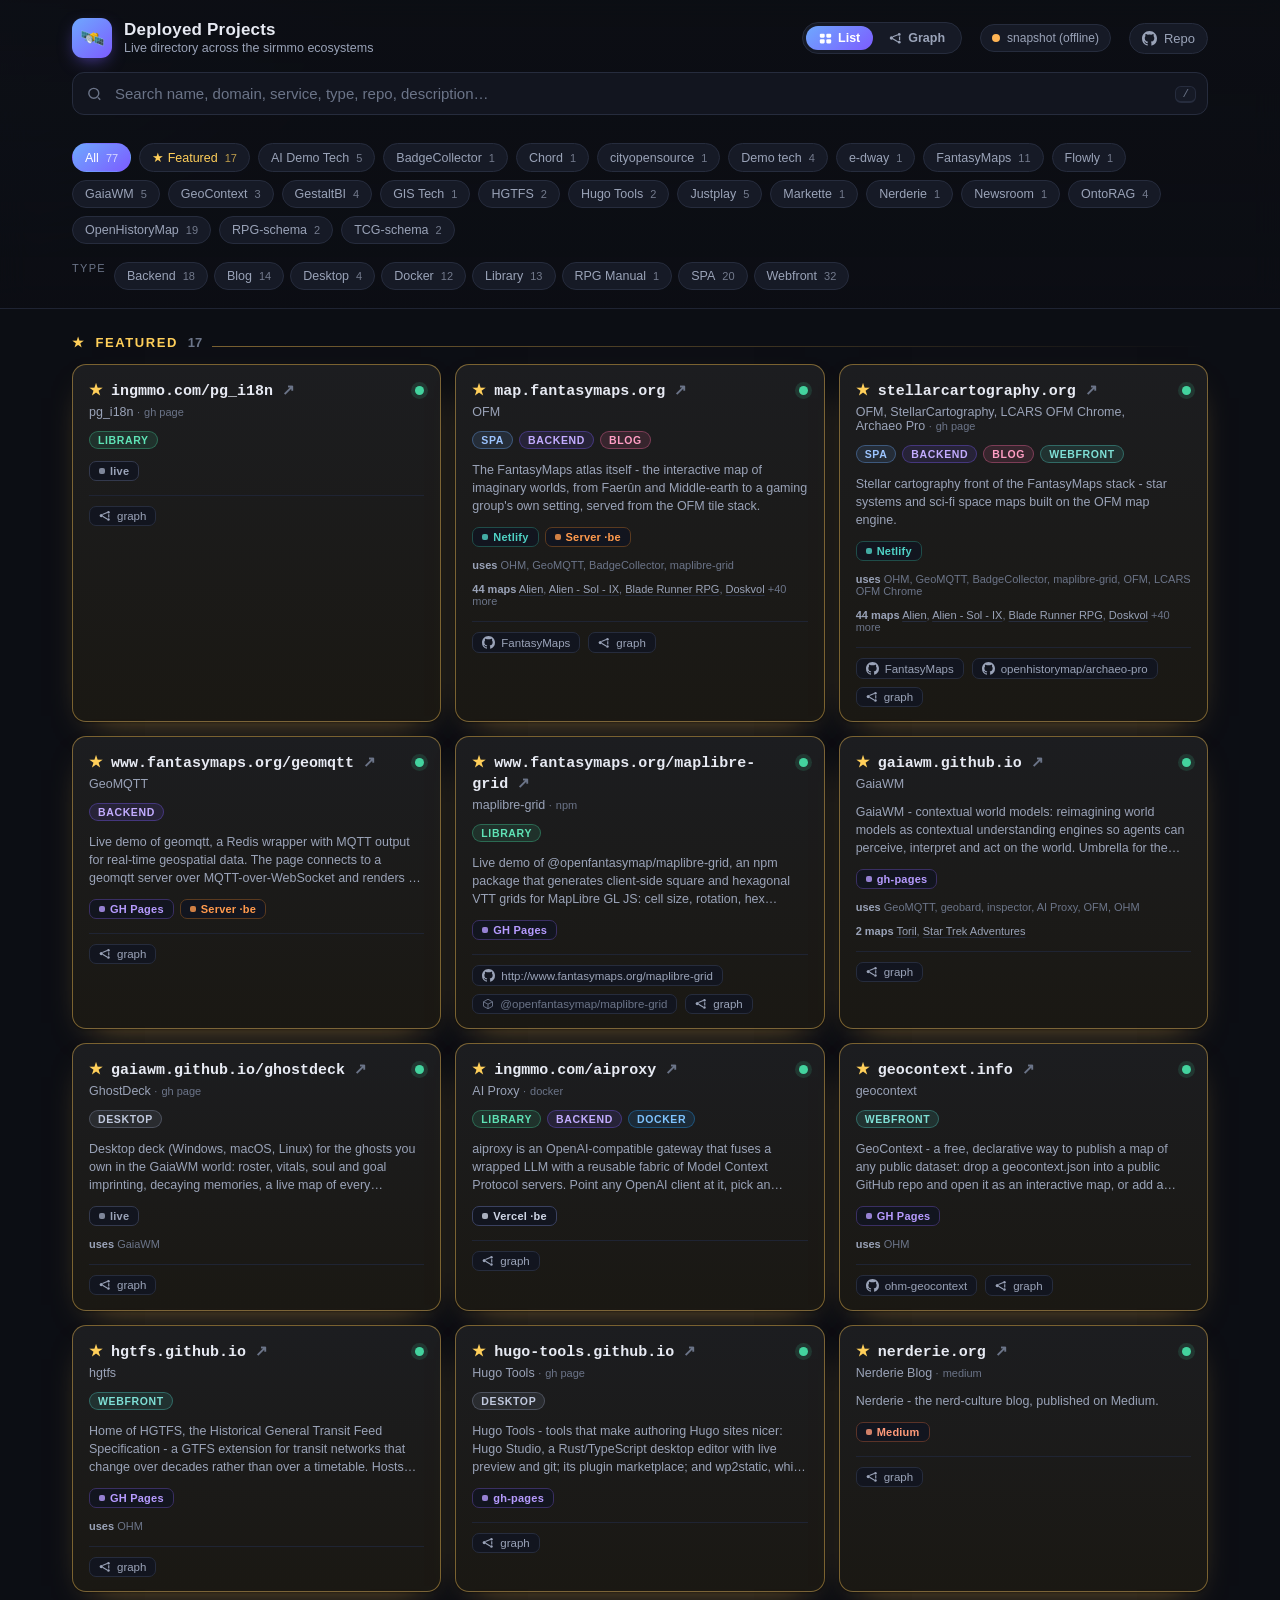
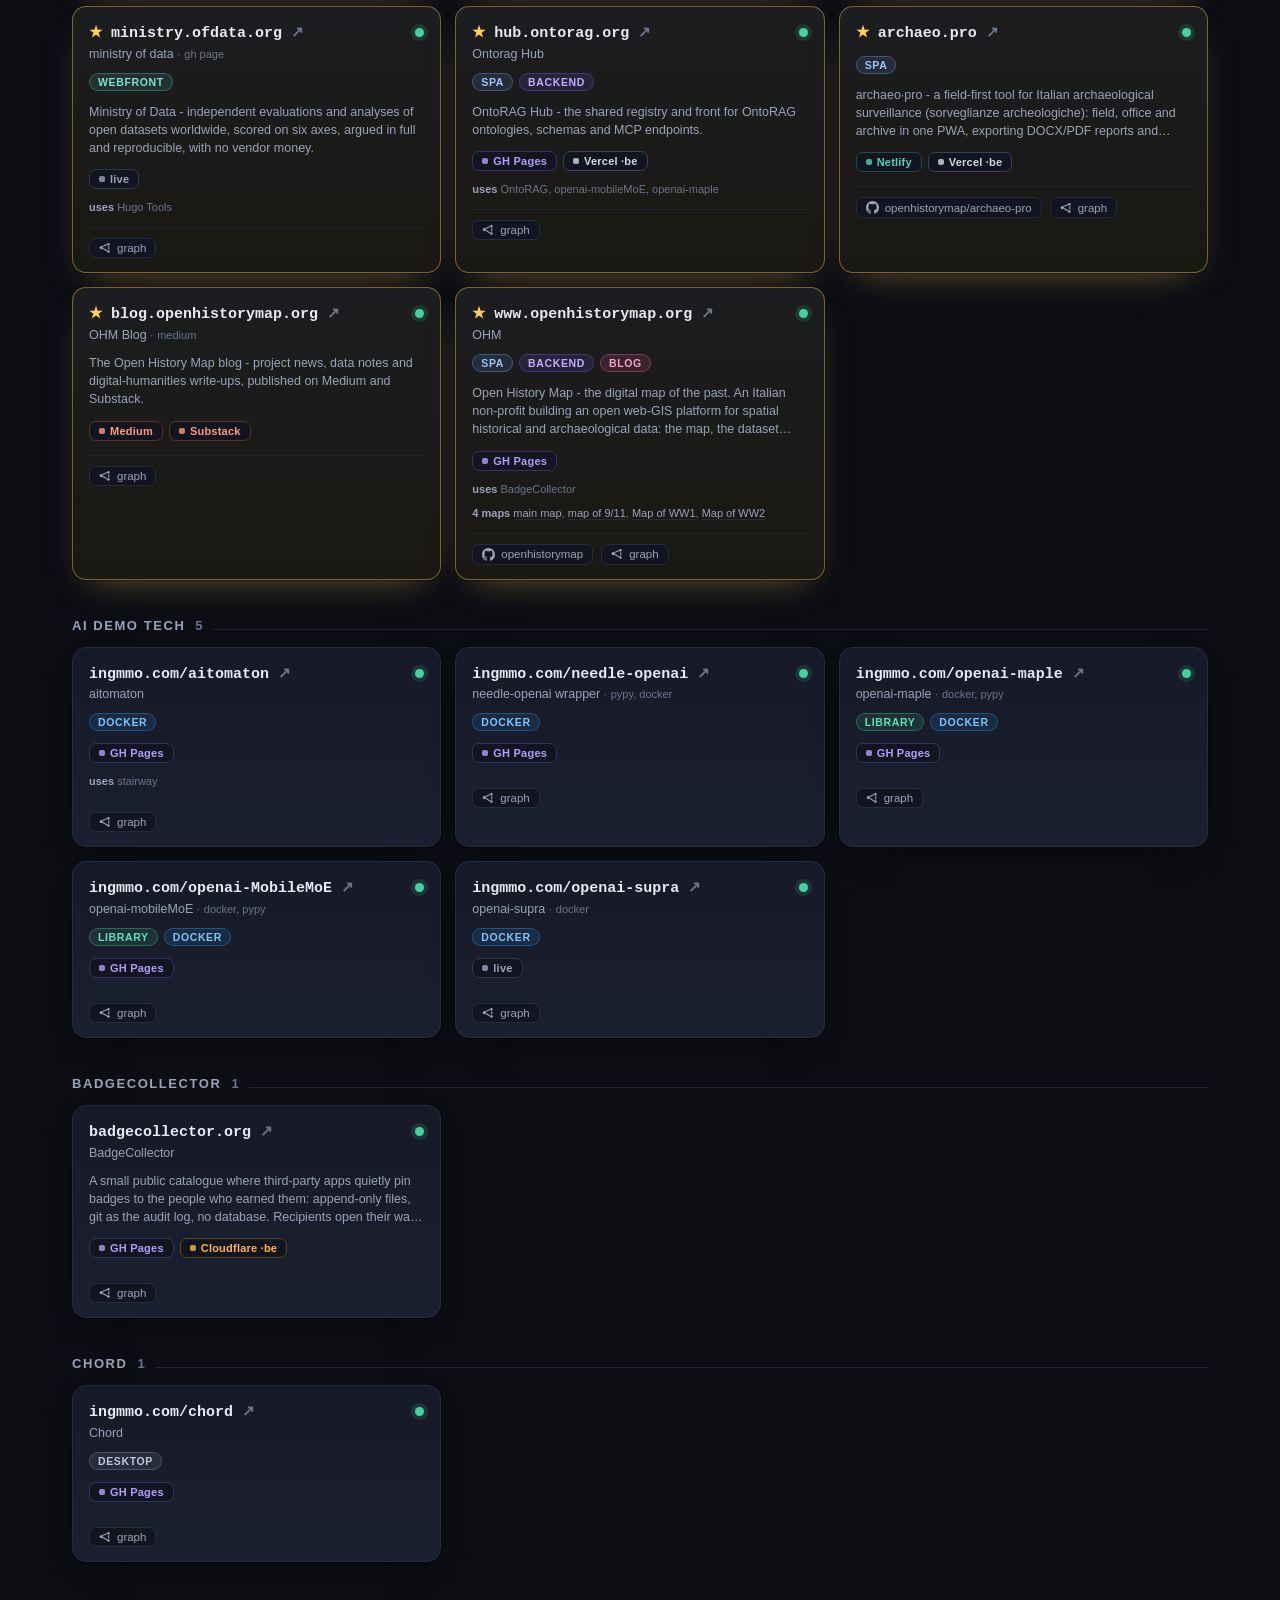
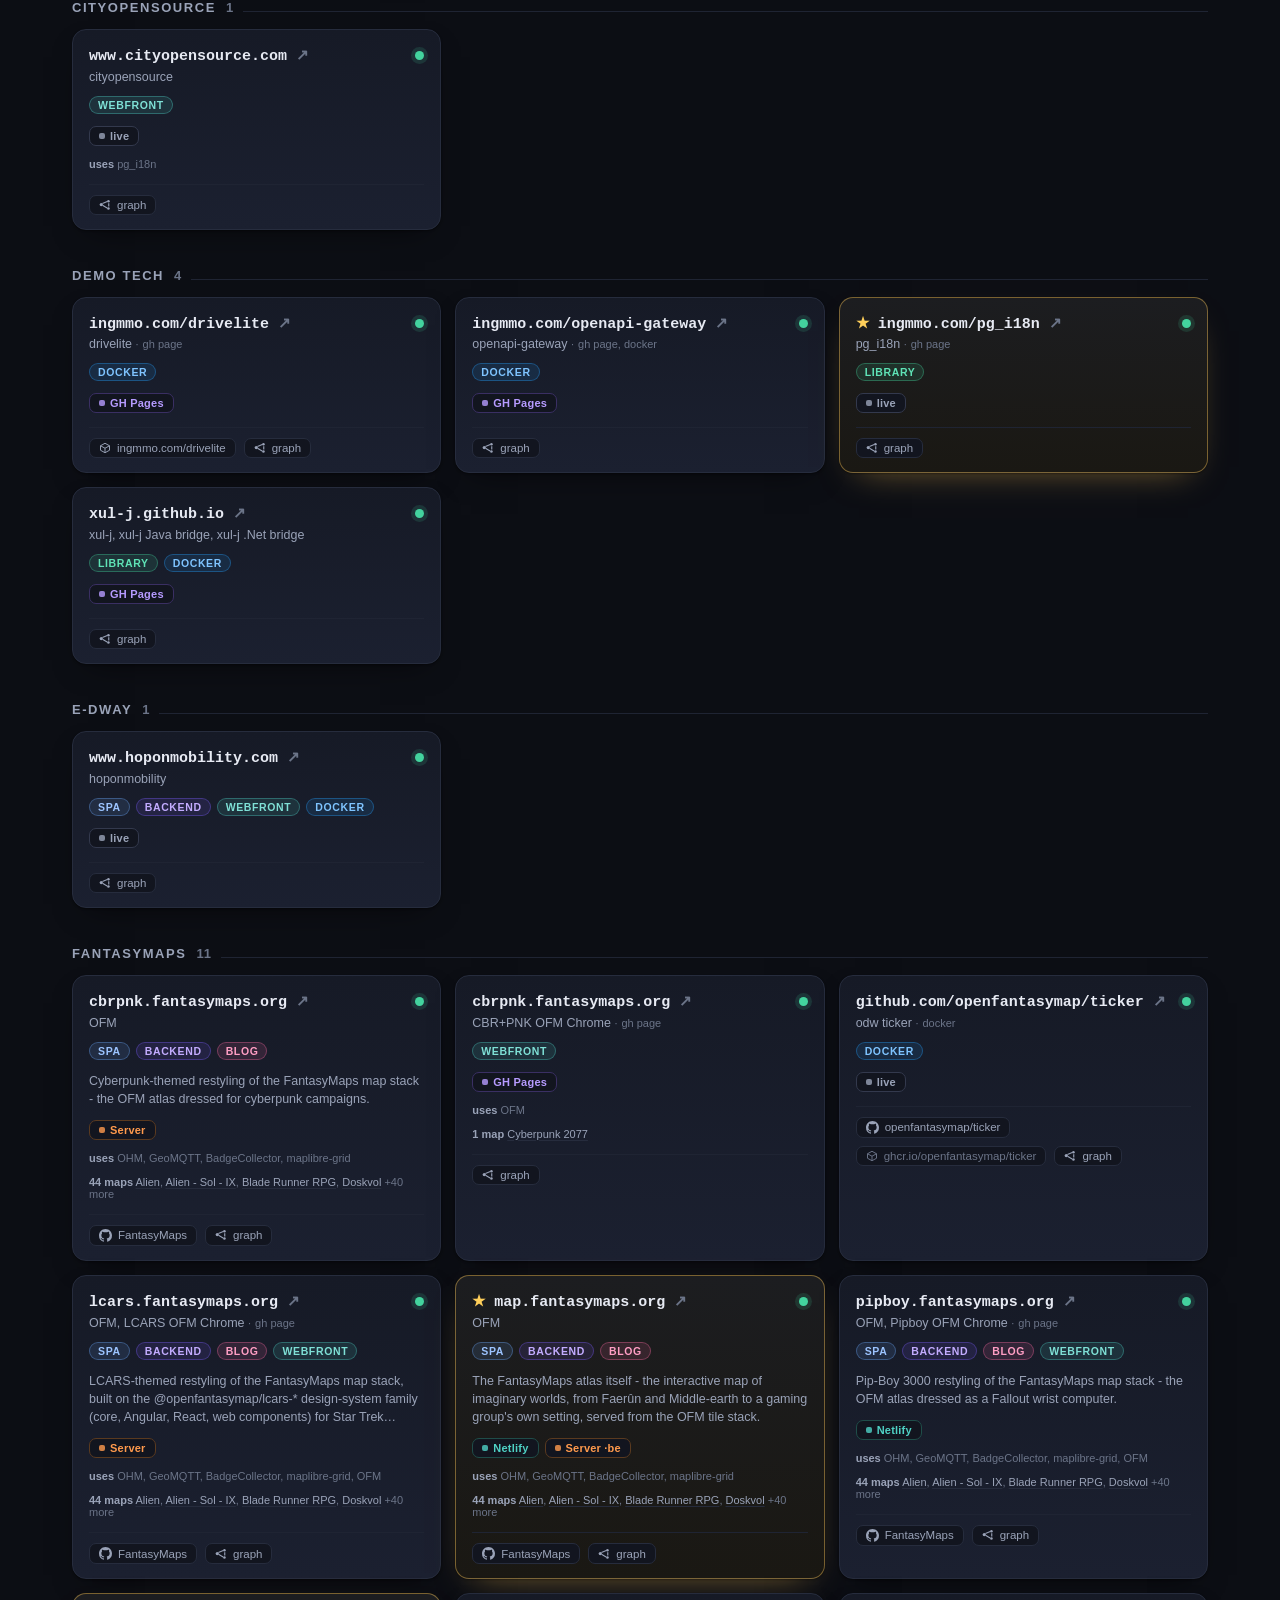
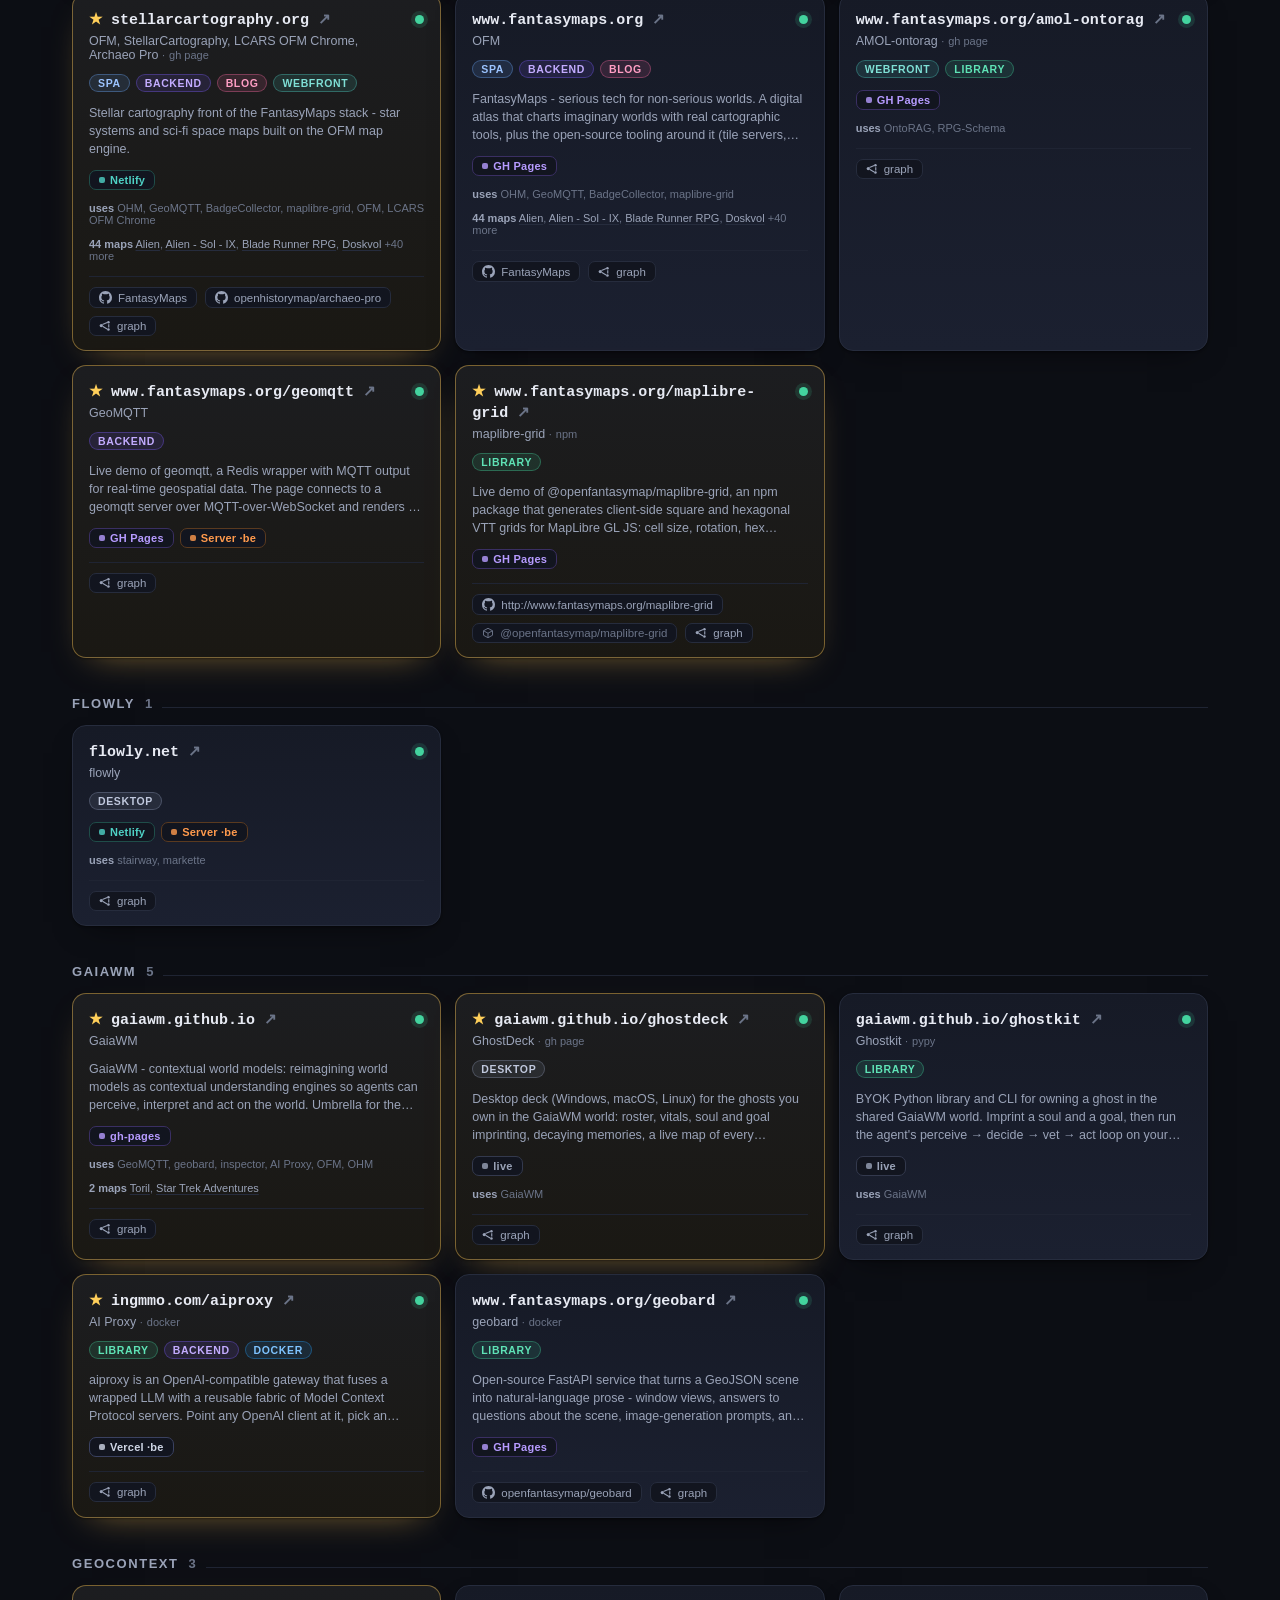
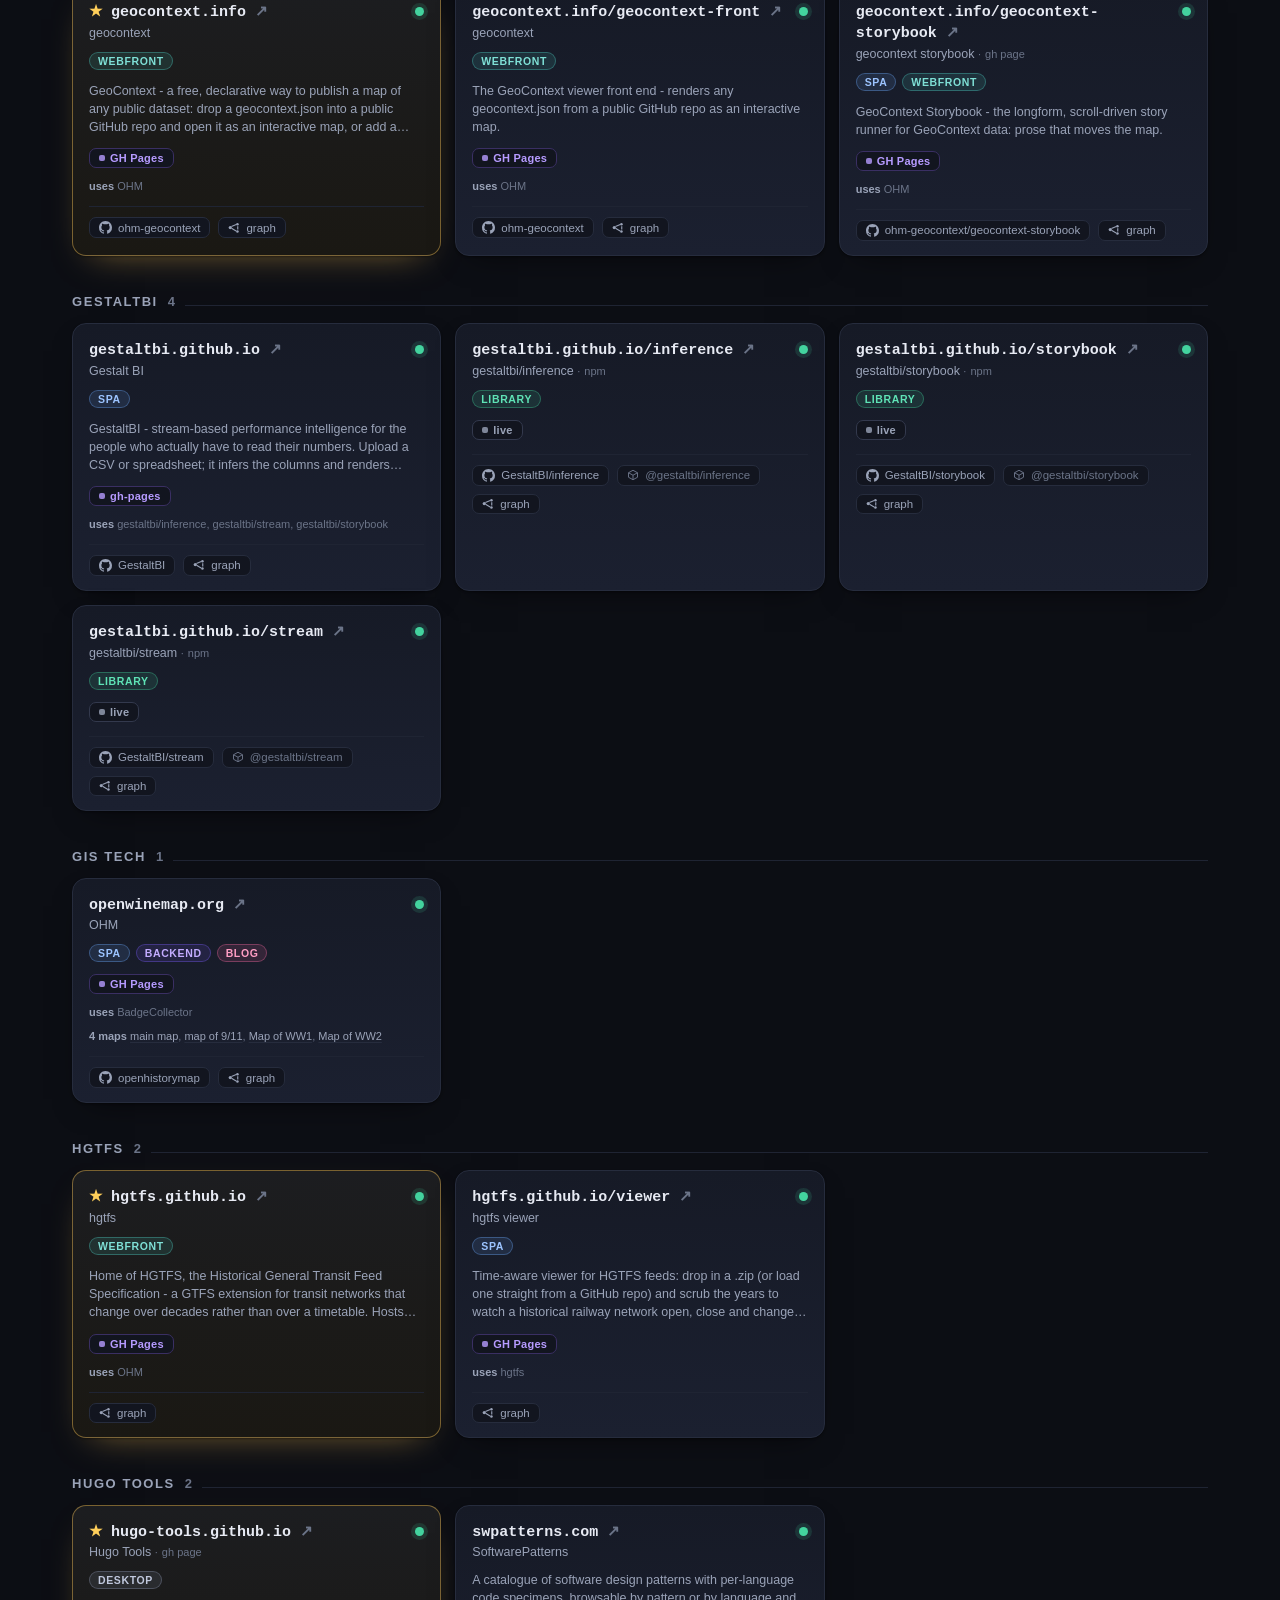
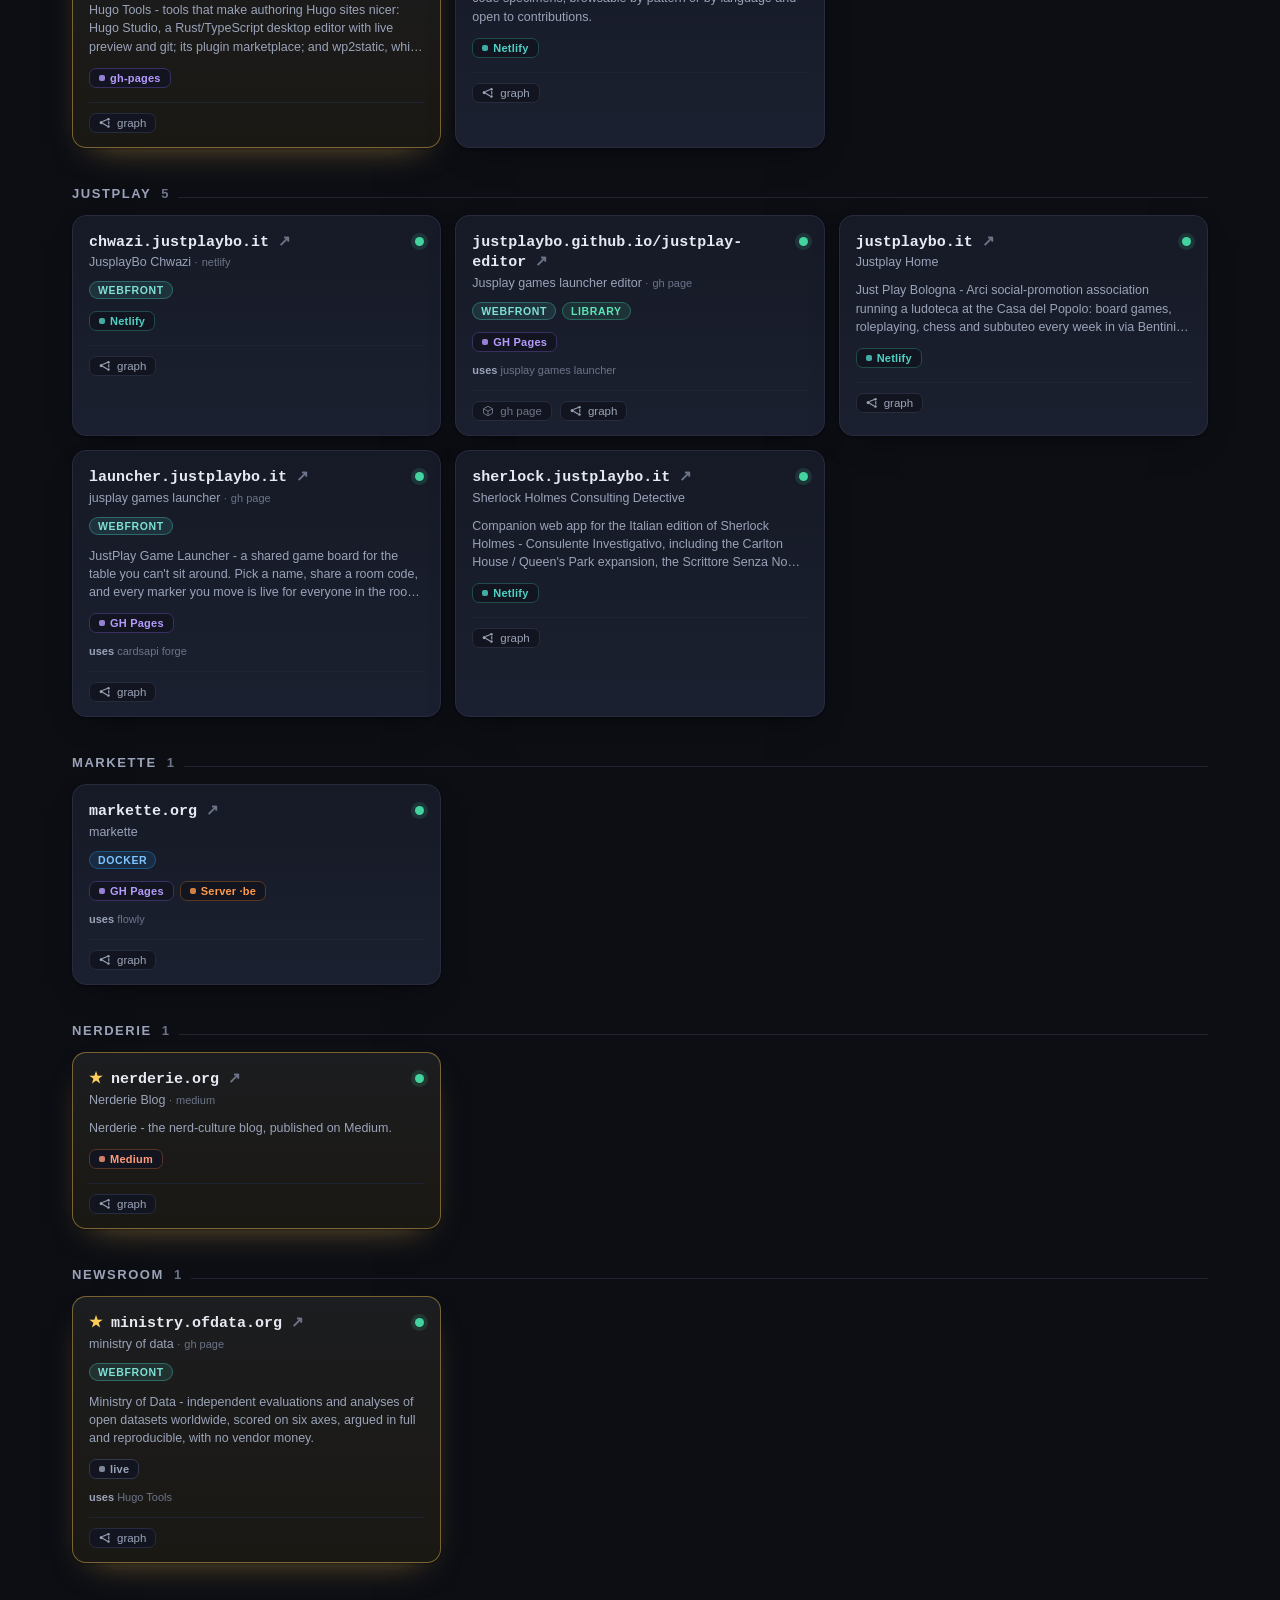
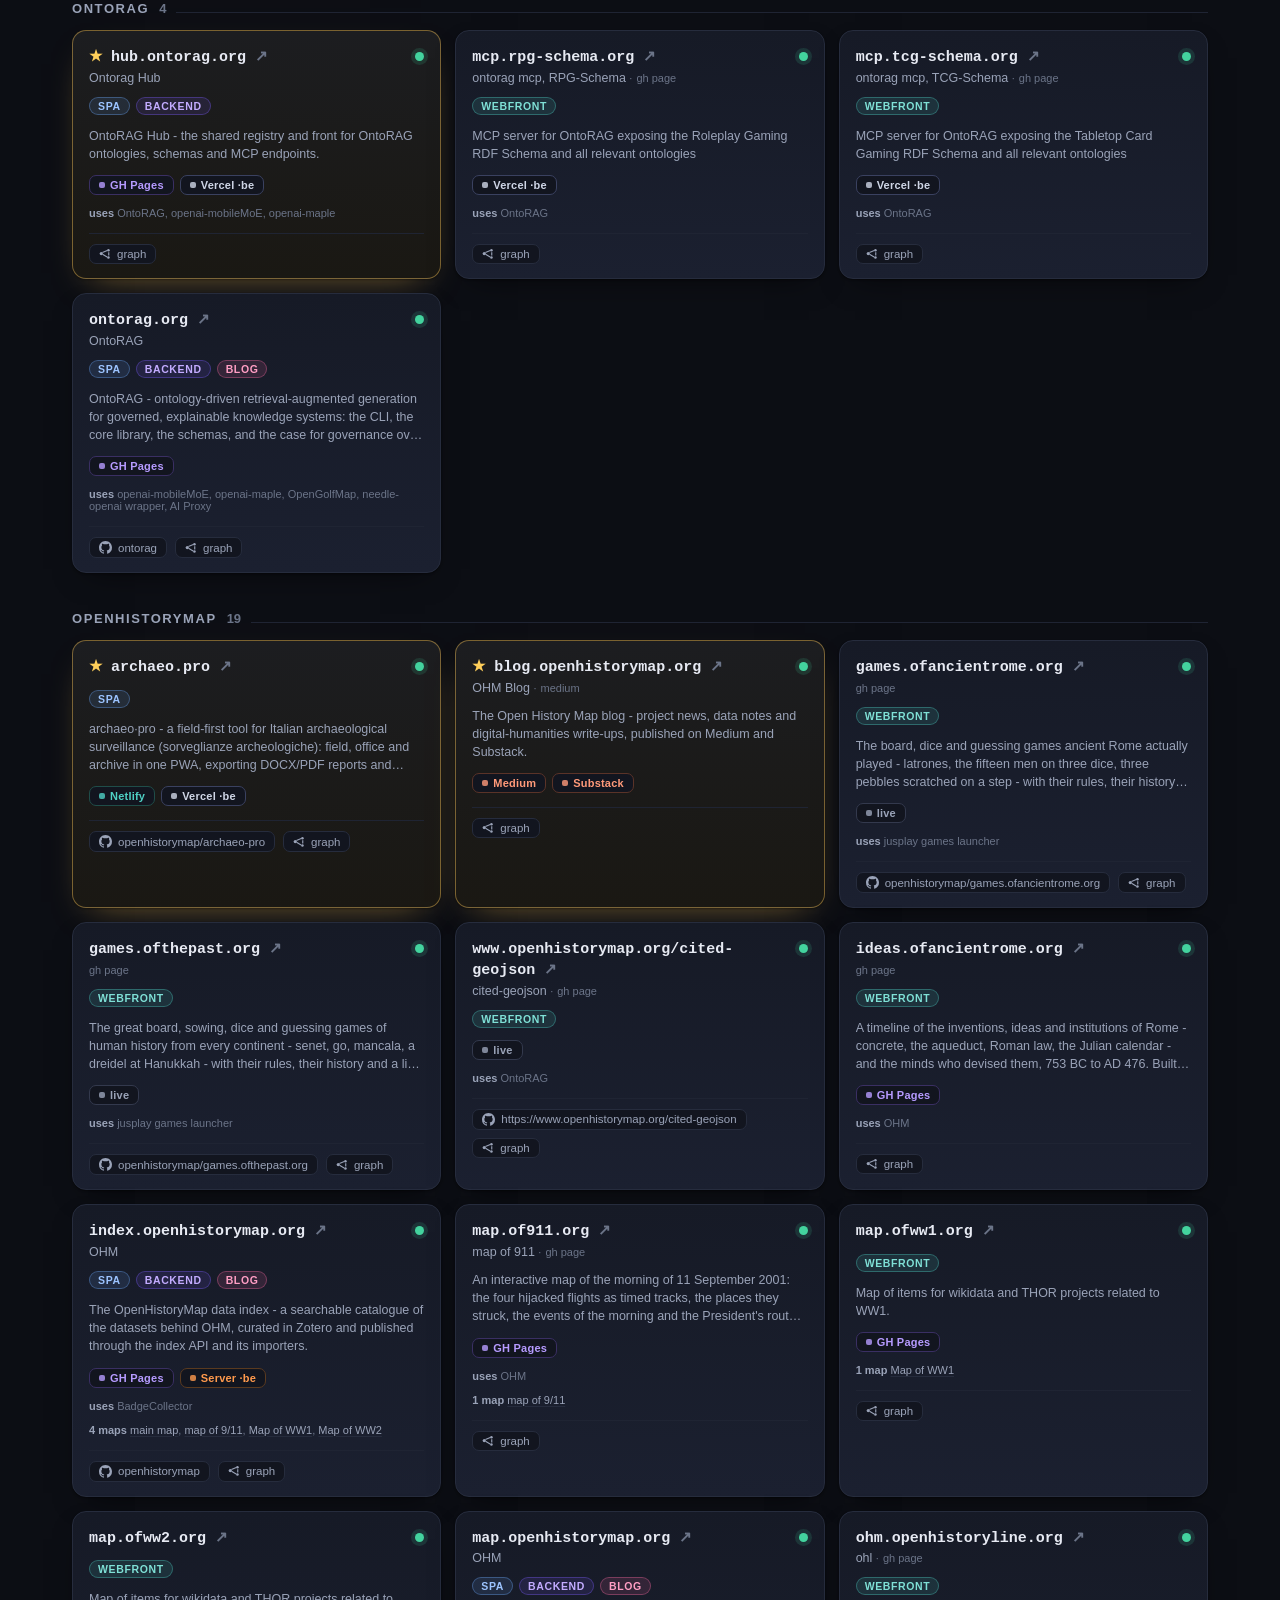
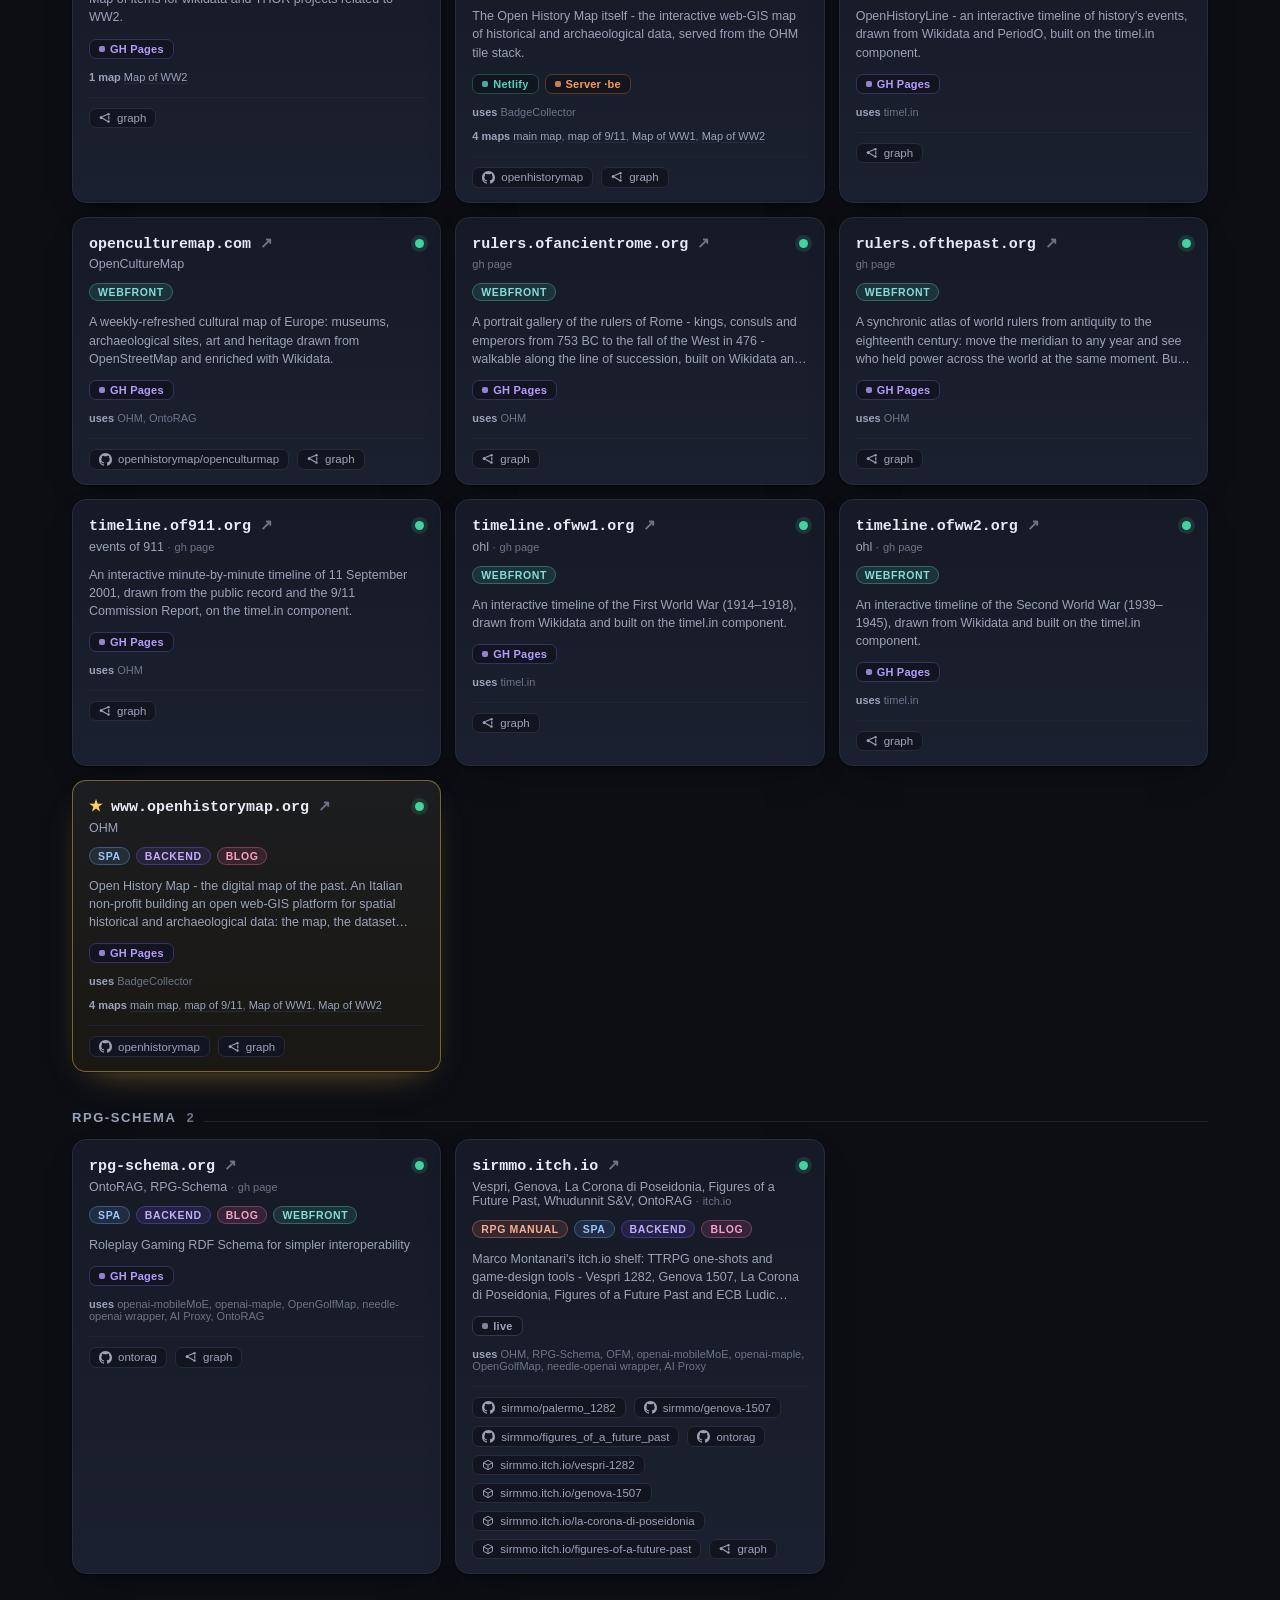
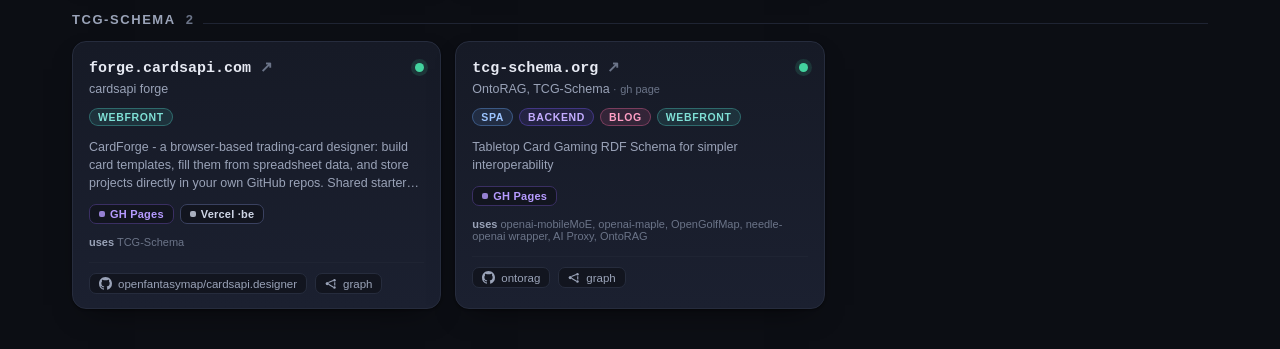
==== index.html @ fc4bdd08 "chore: refresh deployed-projects snapshot" ====
<!doctype html>
<html lang="en">
<head>
<meta charset="utf-8" />
<meta name="viewport" content="width=device-width, initial-scale=1" />
<title>Deployed Projects · sirmmo</title>
<meta name="description" content="A navigable directory of all deployed projects across the sirmmo ecosystems." />
<link rel="icon" href="data:image/svg+xml,&lt;svg xmlns='http://www.w3.org/2000/svg' viewBox='0 0 100 100'&gt;&lt;text y='.9em' font-size='90'&gt;🛰️&lt;/text&gt;&lt;/svg&gt;" />
<link rel="stylesheet" href="shell.css" />
<style>
  /* ---- list-view layout ---- */
  main { max-width: 1180px; margin: 0 auto; padding: 26px 22px 80px; }
  .group { margin-bottom: 38px; scroll-margin-top: 150px; }
  .group h2 {
    display: flex; align-items: baseline; gap: 10px; margin: 0 0 14px;
    font-size: 13px; font-weight: 700; letter-spacing: .12em; text-transform: uppercase; color: var(--txt-dim);
  }
  .group h2 .bar { flex: 1; height: 1px; background: var(--line-soft); }
  .group h2 .cnt { color: var(--txt-faint); font-weight: 600; letter-spacing: normal; }

  .grid { display: grid; grid-template-columns: repeat(auto-fill, minmax(280px, 1fr)); gap: 14px; }

  .card {
    position: relative; display: flex; flex-direction: column; gap: 12px;
    padding: 16px 16px 14px; border-radius: var(--radius);
    background: linear-gradient(180deg, var(--panel), var(--panel-2));
    border: 1px solid var(--line); box-shadow: var(--shadow);
    transition: transform .16s ease, border-color .16s, box-shadow .16s;
  }
  .card:hover { transform: translateY(-3px); border-color: #3a4366; box-shadow: 0 1px 2px rgba(0,0,0,.4), 0 22px 44px -22px rgba(110,168,254,.45); }
  .card.featured { border-color: rgba(255,200,90,.42);
    background: linear-gradient(180deg, #1c1d20, #1a1813);
    box-shadow: 0 1px 2px rgba(0,0,0,.4), 0 14px 34px -20px rgba(255,196,84,.55); }
  .card.featured:hover { border-color: rgba(255,200,90,.75); box-shadow: 0 1px 2px rgba(0,0,0,.4), 0 22px 46px -22px rgba(255,196,84,.6); }
  .group.feat h2 { color: #ffcf5a; }
  .group.feat .bar { background: linear-gradient(90deg, rgba(255,196,84,.45), transparent); }
  .card .head { display: flex; align-items: flex-start; gap: 10px; }
  .card .domain { font-size: 15px; font-weight: 600; line-height: 1.25; word-break: break-word; }
  a.domain::after { content: ""; position: absolute; inset: 0; z-index: 1; border-radius: var(--radius); }
  .card .domain .arrow { color: var(--txt-faint); transition: color .15s, transform .15s; display:inline-block; }
  .card:hover .domain .arrow { color: var(--accent); transform: translate(2px,-2px); }
  .card .addr { font-size: 11.5px; color: var(--txt-faint); margin-top: 3px; word-break: break-all; line-height: 1.3; }
  .card .svc { font-size: 12.5px; color: var(--txt-dim); margin-top: 3px; }
  .fwd { font-size: 12px; color: var(--warn); display:flex; align-items:center; gap:6px; }

  .card .desc { font-size: 12.5px; line-height: 1.45; color: var(--txt-dim);
    display: -webkit-box; -webkit-line-clamp: 3; -webkit-box-orient: vertical; overflow: hidden; }

  .cardfoot { display:flex; flex-wrap:wrap; gap:8px; margin-top: 2px; padding-top: 10px; border-top: 1px solid var(--line-soft); }
  .uses { font-size: 11px; color: var(--txt-faint); }
  .uses b { color: var(--txt-dim); font-weight: 600; }
  .filterrow { display:flex; flex-wrap:wrap; align-items:center; gap:8px; }

  .empty { text-align: center; padding: 80px 20px; color: var(--txt-dim); }
  .empty .big { font-size: 40px; margin-bottom: 8px; }

  @media (max-width: 560px) {
    .grid { grid-template-columns: 1fr; }
  }
</style>
</head>
<body>
<header>
  <div class="wrap">
    <div class="top">
      <div class="brand">
        <div class="logo">🛰️</div>
        <div>
          <h1>Deployed Projects</h1>
          <p>Live directory across the sirmmo ecosystems</p>
        </div>
      </div>
      <div class="grow"></div>
      <nav class="views">
        <a class="on" href="./" aria-current="page">
          <svg width="13" height="13" viewBox="0 0 16 16" fill="currentColor"><rect x="1" y="2" width="6" height="5" rx="1.4"/><rect x="9" y="2" width="6" height="5" rx="1.4"/><rect x="1" y="9" width="6" height="5" rx="1.4"/><rect x="9" y="9" width="6" height="5" rx="1.4"/></svg>
          List
        </a>
        <a href="graph.html">
          <svg width="13" height="13" viewBox="0 0 16 16" fill="none" stroke="currentColor" stroke-width="1.5"><path d="M4.6 5.9 11 3.4M4.7 8.3l6.1 3.6M13 5.5v4.6"/><circle cx="3" cy="7.4" r="2.1" fill="currentColor" stroke="none"/><circle cx="12.6" cy="3" r="1.7" fill="currentColor" stroke="none"/><circle cx="12.6" cy="12.6" r="1.7" fill="currentColor" stroke="none"/></svg>
          Graph
        </a>
      </nav>
      <span id="status" class="status snap"><span class="dot"></span><span id="statusText">loading…</span></span>
      <a class="ghlink" href="https://github.com/sirmmo/projects" target="_blank" rel="noopener">
        <svg width="15" height="15" viewBox="0 0 16 16" fill="currentColor"><path d="M8 0C3.58 0 0 3.58 0 8a8 8 0 0 0 5.47 7.59c.4.07.55-.17.55-.38l-.01-1.49c-2.01.37-2.53-.49-2.69-.94-.09-.23-.48-.94-.82-1.13-.28-.15-.68-.52-.01-.53.63-.01 1.08.58 1.23.82.72 1.21 1.87.87 2.33.66.07-.52.28-.87.51-1.07-1.78-.2-3.64-.89-3.64-3.95 0-.87.31-1.59.82-2.15-.08-.2-.36-1.02.08-2.12 0 0 .67-.21 2.2.82a7.4 7.4 0 0 1 4 0c1.53-1.04 2.2-.82 2.2-.82.44 1.1.16 1.92.08 2.12.51.56.82 1.27.82 2.15 0 3.07-1.87 3.75-3.65 3.95.29.25.54.73.54 1.48l-.01 2.2c0 .21.15.46.55.38A8 8 0 0 0 16 8c0-4.42-3.58-8-8-8Z"/></svg>
        Repo
      </a>
    </div>
    <div class="searchbar">
      <svg width="17" height="17" viewBox="0 0 24 24" fill="none" stroke="currentColor" stroke-width="2"><circle cx="11" cy="11" r="7"/><path d="m20 20-3-3"/></svg>
      <input id="q" type="search" placeholder="Search name, domain, service, type, repo, description…" autocomplete="off" spellcheck="false" />
      <span class="hint"><kbd>/</kbd></span>
    </div>
    <div class="chips" id="chips"></div>
    <div class="chips types" id="typeChips"></div>
  </div>
</header>

<main id="main"></main>

<footer class="wrap">
  <span id="footCount"></span> ·
  Sources: <a href="https://docs.google.com/spreadsheets/d/e/2PACX-1vRTgXiDl9xtdUWBDITRCkGW0n2W4fIdgoNjlMzWJphk1G7AE-8J9sv8rp8CGkrH51vshv1a8TUtcc_i/pub?gid=0&single=true&output=csv" target="_blank" rel="noopener">deployed domains</a> +
  <a href="https://docs.google.com/spreadsheets/d/e/2PACX-1vRTgXiDl9xtdUWBDITRCkGW0n2W4fIdgoNjlMzWJphk1G7AE-8J9sv8rp8CGkrH51vshv1a8TUtcc_i/pub?gid=554397184&single=true&output=csv" target="_blank" rel="noopener">services catalog</a> +
  <a href="https://docs.google.com/spreadsheets/d/e/2PACX-1vRTgXiDl9xtdUWBDITRCkGW0n2W4fIdgoNjlMzWJphk1G7AE-8J9sv8rp8CGkrH51vshv1a8TUtcc_i/pub?gid=1984372056&single=true&output=csv" target="_blank" rel="noopener">maps</a>,
  joined by service name · rows with <span class="mono">status = deployed</span>.
</footer>

<script src="sheet.js"></script>
<script>
/* DATA:START */
const PROJECTS = [
  {
    "name": "",
    "domain": "https://ingmmo.com/aitomaton/",
    "ecosystem": "AI Demo Tech",
    "service": "aitomaton",
    "be": "",
    "fe": "GH Pages",
    "others": "",
    "description": "",
    "forward": "",
    "attention": "ok",
    "featured": ""
  },
  {
    "name": "",
    "domain": "https://ingmmo.com/needle-openai",
    "ecosystem": "AI Demo Tech",
    "service": "needle-openai wrapper",
    "be": "",
    "fe": "GH Pages",
    "others": "",
    "description": "",
    "forward": "",
    "attention": "ok",
    "featured": ""
  },
  {
    "name": "",
    "domain": "https://ingmmo.com/openai-maple/",
    "ecosystem": "AI Demo Tech",
    "service": "openai-maple",
    "be": "",
    "fe": "GH Pages",
    "others": "",
    "description": "",
    "forward": "",
    "attention": "ok",
    "featured": ""
  },
  {
    "name": "",
    "domain": "https://ingmmo.com/openai-MobileMoE/",
    "ecosystem": "AI Demo Tech",
    "service": "openai-mobileMoE",
    "be": "",
    "fe": "GH Pages",
    "others": "",
    "description": "",
    "forward": "",
    "attention": "ok",
    "featured": ""
  },
  {
    "name": "",
    "domain": "https://ingmmo.com/openai-supra/",
    "ecosystem": "AI Demo Tech",
    "service": "openai-supra",
    "be": "",
    "fe": "",
    "others": "",
    "description": "",
    "forward": "",
    "attention": "ok",
    "featured": ""
  },
  {
    "name": "",
    "domain": "badgecollector.org",
    "ecosystem": "BadgeCollector",
    "service": "BadgeCollector",
    "be": "Cloudflare",
    "fe": "GH Pages",
    "others": "",
    "description": "A small public catalogue where third-party apps quietly pin badges to the people who earned them: append-only files, git as the audit log, no database. Recipients open their wall from the SHA-256 of their email; issuers post through a relay Worker, with JS and Python SDKs.",
    "forward": "",
    "attention": "ok",
    "featured": ""
  },
  {
    "name": "",
    "domain": "https://ingmmo.com/chord",
    "ecosystem": "Chord",
    "service": "Chord",
    "be": "",
    "fe": "GH Pages",
    "others": "",
    "description": "",
    "forward": "",
    "attention": "ok",
    "featured": ""
  },
  {
    "name": "",
    "domain": "https://www.cityopensource.com",
    "ecosystem": "cityopensource",
    "service": "cityopensource",
    "be": "",
    "fe": "",
    "others": "",
    "description": "",
    "forward": "",
    "attention": "ok",
    "featured": ""
  },
  {
    "name": "",
    "domain": "https://ingmmo.com/drivelite/",
    "ecosystem": "Demo tech",
    "service": "drivelite",
    "be": "",
    "fe": "GH Pages",
    "others": "",
    "description": "",
    "forward": "",
    "attention": "ok",
    "featured": ""
  },
  {
    "name": "",
    "domain": "https://ingmmo.com/openapi-gateway/",
    "ecosystem": "Demo tech",
    "service": "openapi-gateway",
    "be": "",
    "fe": "GH Pages",
    "others": "",
    "description": "",
    "forward": "",
    "attention": "ok",
    "featured": ""
  },
  {
    "name": "",
    "domain": "https://ingmmo.com/pg_i18n/",
    "ecosystem": "Demo tech",
    "service": "pg_i18n",
    "be": "",
    "fe": "",
    "others": "",
    "description": "",
    "forward": "",
    "attention": "ok",
    "featured": "yes"
  },
  {
    "name": "",
    "domain": "https://xul-j.github.io",
    "ecosystem": "Demo tech",
    "service": "xul-j, xul-j Java bridge, xul-j .Net bridge",
    "be": "",
    "fe": "GH Pages",
    "others": "",
    "description": "",
    "forward": "",
    "attention": "ok",
    "featured": ""
  },
  {
    "name": "",
    "domain": "https://www.hoponmobility.com",
    "ecosystem": "e-dway",
    "service": "hoponmobility",
    "be": "",
    "fe": "",
    "others": "",
    "description": "",
    "forward": "",
    "attention": "ok",
    "featured": ""
  },
  {
    "name": "",
    "domain": "cbrpnk.fantasymaps.org",
    "ecosystem": "FantasyMaps",
    "service": "OFM",
    "be": "",
    "fe": "Server",
    "others": "",
    "description": "Cyberpunk-themed restyling of the FantasyMaps map stack - the OFM atlas dressed for cyberpunk campaigns.",
    "forward": "",
    "attention": "ok",
    "featured": ""
  },
  {
    "name": "",
    "domain": "https://cbrpnk.fantasymaps.org",
    "ecosystem": "FantasyMaps",
    "service": "CBR+PNK OFM Chrome",
    "be": "",
    "fe": "GH Pages",
    "others": "",
    "description": "",
    "forward": "",
    "attention": "ok",
    "featured": ""
  },
  {
    "name": "",
    "domain": "https://github.com/openfantasymap/ticker",
    "ecosystem": "FantasyMaps",
    "service": "odw ticker",
    "be": "",
    "fe": "",
    "others": "",
    "description": "",
    "forward": "",
    "attention": "ok",
    "featured": ""
  },
  {
    "name": "",
    "domain": "lcars.fantasymaps.org",
    "ecosystem": "FantasyMaps",
    "service": "OFM, LCARS OFM Chrome",
    "be": "",
    "fe": "Server",
    "others": "",
    "description": "LCARS-themed restyling of the FantasyMaps map stack, built on the @openfantasymap/lcars-* design-system family (core, Angular, React, web components) for Star Trek games and props.",
    "forward": "",
    "attention": "ok",
    "featured": ""
  },
  {
    "name": "",
    "domain": "map.fantasymaps.org",
    "ecosystem": "FantasyMaps",
    "service": "OFM",
    "be": "Server",
    "fe": "Netlify",
    "others": "",
    "description": "The FantasyMaps atlas itself - the interactive map of imaginary worlds, from Faerûn and Middle-earth to a gaming group's own setting, served from the OFM tile stack.",
    "forward": "",
    "attention": "ok",
    "featured": "yes"
  },
  {
    "name": "",
    "domain": "pipboy.fantasymaps.org",
    "ecosystem": "FantasyMaps",
    "service": "OFM, Pipboy OFM Chrome",
    "be": "",
    "fe": "Netlify",
    "others": "",
    "description": "Pip-Boy 3000 restyling of the FantasyMaps map stack - the OFM atlas dressed as a Fallout wrist computer.",
    "forward": "",
    "attention": "ok",
    "featured": ""
  },
  {
    "name": "",
    "domain": "stellarcartography.org",
    "ecosystem": "FantasyMaps",
    "service": "OFM, StellarCartography, LCARS OFM Chrome, Archaeo Pro",
    "be": "--",
    "fe": "Netlify",
    "others": "",
    "description": "Stellar cartography front of the FantasyMaps stack - star systems and sci-fi space maps built on the OFM map engine.",
    "forward": "",
    "attention": "ok",
    "featured": "yes"
  },
  {
    "name": "",
    "domain": "www.fantasymaps.org",
    "ecosystem": "FantasyMaps",
    "service": "OFM",
    "be": "",
    "fe": "GH Pages",
    "others": "",
    "description": "FantasyMaps - serious tech for non-serious worlds. A digital atlas that charts imaginary worlds with real cartographic tools, plus the open-source tooling around it (tile servers, generators, a FoundryVTT module) for creators who want to map their own.",
    "forward": "",
    "attention": "ok",
    "featured": ""
  },
  {
    "name": "",
    "domain": "www.fantasymaps.org/amol-ontorag",
    "ecosystem": "FantasyMaps",
    "service": "AMOL-ontorag",
    "be": "",
    "fe": "GH Pages",
    "others": "",
    "description": "",
    "forward": "",
    "attention": "ok",
    "featured": ""
  },
  {
    "name": "",
    "domain": "www.fantasymaps.org/geomqtt/?url=wss%3A%2F%2Fgeomqtt.fantasymaps.org%2Fmqtt&set=iss",
    "ecosystem": "FantasyMaps",
    "service": "GeoMQTT",
    "be": "Server",
    "fe": "GH Pages",
    "others": "",
    "description": "Live demo of geomqtt, a Redis wrapper with MQTT output for real-time geospatial data. The page connects to a geomqtt server over MQTT-over-WebSocket and renders a live set - here the ISS - on a globe or Mercator map.",
    "forward": "",
    "attention": "ok",
    "featured": "yes"
  },
  {
    "name": "",
    "domain": "www.fantasymaps.org/maplibre-grid/",
    "ecosystem": "FantasyMaps",
    "service": "maplibre-grid",
    "be": "",
    "fe": "GH Pages",
    "others": "",
    "description": "Live demo of @openfantasymap/maplibre-grid, an npm package that generates client-side square and hexagonal VTT grids for MapLibre GL JS: cell size, rotation, hex orientation and click-to-place origin.",
    "forward": "",
    "attention": "ok",
    "featured": "yes"
  },
  {
    "name": "",
    "domain": "flowly.net",
    "ecosystem": "Flowly",
    "service": "flowly",
    "be": "Server",
    "fe": "Netlify",
    "others": "",
    "description": "",
    "forward": "",
    "attention": "ok",
    "featured": ""
  },
  {
    "name": "",
    "domain": "gaiawm.github.io",
    "ecosystem": "GaiaWM",
    "service": "GaiaWM",
    "be": "",
    "fe": "",
    "others": "gh-pages",
    "description": "GaiaWM - contextual world models: reimagining world models as contextual understanding engines so agents can perceive, interpret and act on the world. Umbrella for the Ghost Gateway, ghostkit, GhostDeck, geobard and inspector.",
    "forward": "",
    "attention": "ok",
    "featured": "yes"
  },
  {
    "name": "",
    "domain": "gaiawm.github.io/ghostdeck",
    "ecosystem": "GaiaWM",
    "service": "GhostDeck",
    "be": "",
    "fe": "",
    "others": "",
    "description": "Desktop deck (Windows, macOS, Linux) for the ghosts you own in the GaiaWM world: roster, vitals, soul and goal imprinting, decaying memories, a live map of every wanderer, the event firehose and chat. A deliberately thin Tauri shell over the gateway's owner-mode dashboard, with an option to run a ghost's mind locally against your own Ollama.",
    "forward": "",
    "attention": "ok",
    "featured": "yes"
  },
  {
    "name": "",
    "domain": "gaiawm.github.io/ghostkit",
    "ecosystem": "GaiaWM",
    "service": "Ghostkit",
    "be": "",
    "fe": "",
    "others": "",
    "description": "BYOK Python library and CLI for owning a ghost in the shared GaiaWM world. Imprint a soul and a goal, then run the agent's perceive → decide → vet → act loop on your own inference keys - a haunt is just a folder of TOML files, and the CLI makes the world match it.",
    "forward": "",
    "attention": "ok",
    "featured": ""
  },
  {
    "name": "",
    "domain": "ingmmo.com/aiproxy",
    "ecosystem": "GaiaWM",
    "service": "AI Proxy",
    "be": "Vercel",
    "fe": "",
    "others": "",
    "description": "aiproxy is an OpenAI-compatible gateway that fuses a wrapped LLM with a reusable fabric of Model Context Protocol servers. Point any OpenAI client at it, pick an assistant as the model, and the gateway runs the whole agentic tool loop for you - returning a normal OpenAI response.",
    "forward": "",
    "attention": "ok",
    "featured": "yes"
  },
  {
    "name": "",
    "domain": "www.fantasymaps.org/geobard",
    "ecosystem": "GaiaWM",
    "service": "geobard",
    "be": "",
    "fe": "GH Pages",
    "others": "",
    "description": "Open-source FastAPI service that turns a GeoJSON scene into natural-language prose - window views, answers to questions about the scene, image-generation prompts, and photo reading. Speaks the OpenAI chat-completions API; it is the narration engine behind GaiaWM.",
    "forward": "",
    "attention": "ok",
    "featured": ""
  },
  {
    "name": "",
    "domain": "geocontext.info",
    "ecosystem": "GeoContext",
    "service": "geocontext",
    "be": "",
    "fe": "GH Pages",
    "others": "",
    "description": "GeoContext - a free, declarative way to publish a map of any public dataset: drop a geocontext.json into a public GitHub repo and open it as an interactive map, or add a story.json and read it as a scrolling article that moves the map. No fork, no build, no account. Apache-2.0, by OpenHistoryMap.",
    "forward": "",
    "attention": "ok",
    "featured": "yes"
  },
  {
    "name": "",
    "domain": "geocontext.info/geocontext-front",
    "ecosystem": "GeoContext",
    "service": "geocontext",
    "be": "--",
    "fe": "GH Pages",
    "others": "",
    "description": "The GeoContext viewer front end - renders any geocontext.json from a public GitHub repo as an interactive map.",
    "forward": "",
    "attention": "ok",
    "featured": ""
  },
  {
    "name": "",
    "domain": "geocontext.info/geocontext-storybook",
    "ecosystem": "GeoContext",
    "service": "geocontext storybook",
    "be": "--",
    "fe": "GH Pages",
    "others": "",
    "description": "GeoContext Storybook - the longform, scroll-driven story runner for GeoContext data: prose that moves the map.",
    "forward": "",
    "attention": "ok",
    "featured": ""
  },
  {
    "name": "",
    "domain": "gestaltbi.github.io",
    "ecosystem": "GestaltBI",
    "service": "Gestalt BI",
    "be": "--",
    "fe": "--",
    "others": "gh-pages",
    "description": "GestaltBI - stream-based performance intelligence for the people who actually have to read their numbers. Upload a CSV or spreadsheet; it infers the columns and renders interactive maps, charts and tables across three opinionated cuts (longitudinal, synchronic, change-force decomposition). Open source, runs offline, with Sheets, Excel and desktop authoring add-ons.",
    "forward": "",
    "attention": "ok",
    "featured": ""
  },
  {
    "name": "",
    "domain": "https://gestaltbi.github.io/inference/",
    "ecosystem": "GestaltBI",
    "service": "gestaltbi/inference",
    "be": "",
    "fe": "",
    "others": "",
    "description": "",
    "forward": "",
    "attention": "ok",
    "featured": ""
  },
  {
    "name": "",
    "domain": "https://gestaltbi.github.io/storybook/",
    "ecosystem": "GestaltBI",
    "service": "gestaltbi/storybook",
    "be": "",
    "fe": "",
    "others": "",
    "description": "",
    "forward": "",
    "attention": "ok",
    "featured": ""
  },
  {
    "name": "",
    "domain": "https://gestaltbi.github.io/stream/",
    "ecosystem": "GestaltBI",
    "service": "gestaltbi/stream",
    "be": "",
    "fe": "",
    "others": "",
    "description": "",
    "forward": "",
    "attention": "ok",
    "featured": ""
  },
  {
    "name": "",
    "domain": "openwinemap.org",
    "ecosystem": "GIS Tech",
    "service": "OHM",
    "be": "--",
    "fe": "GH Pages",
    "others": "",
    "description": "",
    "forward": "",
    "attention": "ok",
    "featured": ""
  },
  {
    "name": "",
    "domain": "hgtfs.github.io",
    "ecosystem": "HGTFS",
    "service": "hgtfs",
    "be": "",
    "fe": "GH Pages",
    "others": "",
    "description": "Home of HGTFS, the Historical General Transit Feed Specification - a GTFS extension for transit networks that change over decades rather than over a timetable. Hosts the spec plus the viewer, the edge tracer and the aggregated multi-country feed.",
    "forward": "",
    "attention": "ok",
    "featured": "yes"
  },
  {
    "name": "",
    "domain": "hgtfs.github.io/viewer",
    "ecosystem": "HGTFS",
    "service": "hgtfs viewer",
    "be": "",
    "fe": "GH Pages",
    "others": "",
    "description": "Time-aware viewer for HGTFS feeds: drop in a .zip (or load one straight from a GitHub repo) and scrub the years to watch a historical railway network open, close and change operator, with stations fading across their uncertainty windows.",
    "forward": "",
    "attention": "ok",
    "featured": ""
  },
  {
    "name": "",
    "domain": "hugo-tools.github.io",
    "ecosystem": "Hugo Tools",
    "service": "Hugo Tools",
    "be": "--",
    "fe": "--",
    "others": "gh-pages",
    "description": "Hugo Tools - tools that make authoring Hugo sites nicer: Hugo Studio, a Rust/TypeScript desktop editor with live preview and git; its plugin marketplace; and wp2static, which converts WordPress dumps into Hugo or Jekyll content. All MIT.",
    "forward": "",
    "attention": "ok",
    "featured": "yes"
  },
  {
    "name": "",
    "domain": "swpatterns.com",
    "ecosystem": "Hugo Tools",
    "service": "SoftwarePatterns",
    "be": "--",
    "fe": "Netlify",
    "others": "",
    "description": "A catalogue of software design patterns with per-language code specimens, browsable by pattern or by language and open to contributions.",
    "forward": "",
    "attention": "ok",
    "featured": ""
  },
  {
    "name": "",
    "domain": "https://chwazi.justplaybo.it",
    "ecosystem": "Justplay",
    "service": "JusplayBo Chwazi",
    "be": "",
    "fe": "Netlify",
    "others": "",
    "description": "",
    "forward": "",
    "attention": "ok",
    "featured": ""
  },
  {
    "name": "",
    "domain": "justplaybo.github.io/justplay-editor/",
    "ecosystem": "Justplay",
    "service": "Jusplay games launcher editor",
    "be": "--",
    "fe": "GH Pages",
    "others": "",
    "description": "",
    "forward": "",
    "attention": "ok",
    "featured": ""
  },
  {
    "name": "",
    "domain": "justplaybo.it",
    "ecosystem": "Justplay",
    "service": "Justplay Home",
    "be": "--",
    "fe": "Netlify",
    "others": "",
    "description": "Just Play Bologna - Arci social-promotion association running a ludoteca at the Casa del Popolo: board games, roleplaying, chess and subbuteo every week in via Bentini 20, Bologna.",
    "forward": "",
    "attention": "ok",
    "featured": ""
  },
  {
    "name": "",
    "domain": "launcher.justplaybo.it",
    "ecosystem": "Justplay",
    "service": "jusplay games launcher",
    "be": "",
    "fe": "GH Pages",
    "others": "",
    "description": "JustPlay Game Launcher - a shared game board for the table you can't sit around. Pick a name, share a room code, and every marker you move is live for everyone in the room, over public MQTT. No account and no server of your own; it syncs the pieces and enforces no rules.",
    "forward": "",
    "attention": "ok",
    "featured": ""
  },
  {
    "name": "",
    "domain": "sherlock.justplaybo.it",
    "ecosystem": "Justplay",
    "service": "Sherlock Holmes Consulting Detective",
    "be": "--",
    "fe": "Netlify",
    "others": "",
    "description": "Companion web app for the Italian edition of Sherlock Holmes - Consulente Investigativo, including the Carlton House / Queen's Park expansion, the Scrittore Senza Nome cases and the Baker Street Irregulars edition. A Leaflet map of Victorian London; the whole session stays in the browser's localStorage.",
    "forward": "",
    "attention": "ok",
    "featured": ""
  },
  {
    "name": "",
    "domain": "markette.org",
    "ecosystem": "Markette",
    "service": "markette",
    "be": "Server",
    "fe": "GH Pages",
    "others": "",
    "description": "",
    "forward": "",
    "attention": "ok",
    "featured": ""
  },
  {
    "name": "",
    "domain": "nerderie.org",
    "ecosystem": "Nerderie",
    "service": "Nerderie Blog",
    "be": "--",
    "fe": "--",
    "others": "Medium",
    "description": "Nerderie - the nerd-culture blog, published on Medium.",
    "forward": "",
    "attention": "ok",
    "featured": "yes"
  },
  {
    "name": "",
    "domain": "ministry.ofdata.org",
    "ecosystem": "Newsroom",
    "service": "ministry of data",
    "be": "",
    "fe": "",
    "others": "",
    "description": "Ministry of Data - independent evaluations and analyses of open datasets worldwide, scored on six axes, argued in full and reproducible, with no vendor money.",
    "forward": "",
    "attention": "ok",
    "featured": "yes"
  },
  {
    "name": "",
    "domain": "hub.ontorag.org",
    "ecosystem": "OntoRAG",
    "service": "Ontorag Hub",
    "be": "Vercel",
    "fe": "GH Pages",
    "others": "",
    "description": "OntoRAG Hub - the shared registry and front for OntoRAG ontologies, schemas and MCP endpoints.",
    "forward": "",
    "attention": "ok",
    "featured": "yes"
  },
  {
    "name": "",
    "domain": "mcp.rpg-schema.org",
    "ecosystem": "OntoRAG",
    "service": "ontorag mcp, RPG-Schema",
    "be": "Vercel",
    "fe": "--",
    "others": "",
    "description": "MCP server for OntoRAG exposing the Roleplay Gaming RDF Schema and all relevant ontologies",
    "forward": "",
    "attention": "ok",
    "featured": ""
  },
  {
    "name": "",
    "domain": "mcp.tcg-schema.org",
    "ecosystem": "OntoRAG",
    "service": "ontorag mcp, TCG-Schema",
    "be": "Vercel",
    "fe": "--",
    "others": "",
    "description": "MCP server for OntoRAG exposing the Tabletop Card Gaming RDF Schema and all relevant ontologies",
    "forward": "",
    "attention": "ok",
    "featured": ""
  },
  {
    "name": "",
    "domain": "ontorag.org",
    "ecosystem": "OntoRAG",
    "service": "OntoRAG",
    "be": "",
    "fe": "GH Pages",
    "others": "",
    "description": "OntoRAG - ontology-driven retrieval-augmented generation for governed, explainable knowledge systems: the CLI, the core library, the schemas, and the case for governance over plain GraphRAG.",
    "forward": "",
    "attention": "ok",
    "featured": ""
  },
  {
    "name": "",
    "domain": "archaeo.pro",
    "ecosystem": "OpenHistoryMap",
    "service": "Archaeo Pro",
    "be": "Vercel",
    "fe": "Netlify",
    "others": "",
    "description": "archaeo·pro - a field-first tool for Italian archaeological surveillance (sorveglianze archeologiche): field, office and archive in one PWA, exporting DOCX/PDF reports and pushing data to OpenHistoryMap. For freelance archaeologists.",
    "forward": "",
    "attention": "ok",
    "featured": "yes"
  },
  {
    "name": "",
    "domain": "blog.openhistorymap.org",
    "ecosystem": "OpenHistoryMap",
    "service": "OHM Blog",
    "be": "--",
    "fe": "--",
    "others": "Medium, Substack",
    "description": "The Open History Map blog - project news, data notes and digital-humanities write-ups, published on Medium and Substack.",
    "forward": "",
    "attention": "ok",
    "featured": "yes"
  },
  {
    "name": "",
    "domain": "games.ofancientrome.org",
    "ecosystem": "OpenHistoryMap",
    "service": "games.ofancientrome.org",
    "be": "",
    "fe": "",
    "others": "",
    "description": "The board, dice and guessing games ancient Rome actually played - latrones, the fifteen men on three dice, three pebbles scratched on a step - with their rules, their history and a live shared table you can play with friends on the JustPlay engine.",
    "forward": "",
    "attention": "ok",
    "featured": ""
  },
  {
    "name": "",
    "domain": "games.ofthepast.org",
    "ecosystem": "OpenHistoryMap",
    "service": "games.ofthepast.org",
    "be": "",
    "fe": "",
    "others": "",
    "description": "The great board, sowing, dice and guessing games of human history from every continent - senet, go, mancala, a dreidel at Hanukkah - with their rules, their history and a live shared table on the JustPlay engine.",
    "forward": "",
    "attention": "ok",
    "featured": ""
  },
  {
    "name": "",
    "domain": "https://www.openhistorymap.org/cited-geojson/",
    "ecosystem": "OpenHistoryMap",
    "service": "cited-geojson",
    "be": "",
    "fe": "",
    "others": "",
    "description": "",
    "forward": "",
    "attention": "ok",
    "featured": ""
  },
  {
    "name": "",
    "domain": "ideas.ofancientrome.org",
    "ecosystem": "OpenHistoryMap",
    "service": "ideas.ofancientrome.org",
    "be": "--",
    "fe": "GH Pages",
    "others": "",
    "description": "A timeline of the inventions, ideas and institutions of Rome - concrete, the aqueduct, Roman law, the Julian calendar - and the minds who devised them, 753 BC to AD 476. Built on Wikidata and Wikipedia, with speaking avatars for the best-recorded thinkers.",
    "forward": "",
    "attention": "ok",
    "featured": ""
  },
  {
    "name": "",
    "domain": "index.openhistorymap.org",
    "ecosystem": "OpenHistoryMap",
    "service": "OHM",
    "be": "Server",
    "fe": "GH Pages",
    "others": "",
    "description": "The OpenHistoryMap data index - a searchable catalogue of the datasets behind OHM, curated in Zotero and published through the index API and its importers.",
    "forward": "",
    "attention": "ok",
    "featured": ""
  },
  {
    "name": "",
    "domain": "map.of911.org",
    "ecosystem": "OpenHistoryMap",
    "service": "map of 911",
    "be": "",
    "fe": "GH Pages",
    "others": "",
    "description": "An interactive map of the morning of 11 September 2001: the four hijacked flights as timed tracks, the places they struck, the events of the morning and the President's route. Scrub the clock to watch it unfold; drawn from the 9/11 Commission Report.",
    "forward": "",
    "attention": "ok",
    "featured": ""
  },
  {
    "name": "",
    "domain": "map.ofww1.org",
    "ecosystem": "OpenHistoryMap",
    "service": "map.ofww1.org",
    "be": "",
    "fe": "GH Pages",
    "others": "",
    "description": "Map of items for wikidata and THOR projects related to WW1.",
    "forward": "",
    "attention": "ok",
    "featured": ""
  },
  {
    "name": "",
    "domain": "map.ofww2.org",
    "ecosystem": "OpenHistoryMap",
    "service": "map.ofww2.org",
    "be": "",
    "fe": "GH Pages",
    "others": "",
    "description": "Map of items for wikidata and THOR projects related to WW2.",
    "forward": "",
    "attention": "ok",
    "featured": ""
  },
  {
    "name": "",
    "domain": "map.openhistorymap.org",
    "ecosystem": "OpenHistoryMap",
    "service": "OHM",
    "be": "Server",
    "fe": "Netlify",
    "others": "",
    "description": "The Open History Map itself - the interactive web-GIS map of historical and archaeological data, served from the OHM tile stack.",
    "forward": "",
    "attention": "ok",
    "featured": ""
  },
  {
    "name": "",
    "domain": "ohm.openhistoryline.org",
    "ecosystem": "OpenHistoryMap",
    "service": "ohl",
    "be": "",
    "fe": "GH Pages",
    "others": "",
    "description": "OpenHistoryLine - an interactive timeline of history's events, drawn from Wikidata and PeriodO, built on the timel.in component.",
    "forward": "",
    "attention": "ok",
    "featured": ""
  },
  {
    "name": "",
    "domain": "openculturemap.com",
    "ecosystem": "OpenHistoryMap",
    "service": "OpenCultureMap",
    "be": "--",
    "fe": "GH Pages",
    "others": "",
    "description": "A weekly-refreshed cultural map of Europe: museums, archaeological sites, art and heritage drawn from OpenStreetMap and enriched with Wikidata.",
    "forward": "",
    "attention": "ok",
    "featured": ""
  },
  {
    "name": "",
    "domain": "rulers.ofancientrome.org",
    "ecosystem": "OpenHistoryMap",
    "service": "rulers.ofancientrome.org",
    "be": "--",
    "fe": "GH Pages",
    "others": "",
    "description": "A portrait gallery of the rulers of Rome - kings, consuls and emperors from 753 BC to the fall of the West in 476 - walkable along the line of succession, built on Wikidata and Wikipedia, with speaking avatars for the best-recorded lives.",
    "forward": "",
    "attention": "ok",
    "featured": ""
  },
  {
    "name": "",
    "domain": "rulers.ofthepast.org",
    "ecosystem": "OpenHistoryMap",
    "service": "rulers.ofthepast.org",
    "be": "",
    "fe": "GH Pages",
    "others": "",
    "description": "A synchronic atlas of world rulers from antiquity to the eighteenth century: move the meridian to any year and see who held power across the world at the same moment. Built on Wikipedia and Wikidata, with speaking avatars for the best-recorded lives.",
    "forward": "",
    "attention": "ok",
    "featured": ""
  },
  {
    "name": "",
    "domain": "timeline.of911.org",
    "ecosystem": "OpenHistoryMap",
    "service": "events of 911",
    "be": "",
    "fe": "GH Pages",
    "others": "",
    "description": "An interactive minute-by-minute timeline of 11 September 2001, drawn from the public record and the 9/11 Commission Report, on the timel.in component.",
    "forward": "",
    "attention": "ok",
    "featured": ""
  },
  {
    "name": "",
    "domain": "timeline.ofww1.org",
    "ecosystem": "OpenHistoryMap",
    "service": "ohl",
    "be": "",
    "fe": "GH Pages",
    "others": "",
    "description": "An interactive timeline of the First World War (1914–1918), drawn from Wikidata and built on the timel.in component.",
    "forward": "",
    "attention": "ok",
    "featured": ""
  },
  {
    "name": "",
    "domain": "timeline.ofww2.org",
    "ecosystem": "OpenHistoryMap",
    "service": "ohl",
    "be": "",
    "fe": "GH Pages",
    "others": "",
    "description": "An interactive timeline of the Second World War (1939–1945), drawn from Wikidata and built on the timel.in component.",
    "forward": "",
    "attention": "ok",
    "featured": ""
  },
  {
    "name": "",
    "domain": "www.openhistorymap.org",
    "ecosystem": "OpenHistoryMap",
    "service": "OHM",
    "be": "",
    "fe": "GH Pages",
    "others": "",
    "description": "Open History Map - the digital map of the past. An Italian non-profit building an open web-GIS platform for spatial historical and archaeological data: the map, the dataset index and the tools around them, for digital-humanities research.",
    "forward": "",
    "attention": "ok",
    "featured": "yes"
  },
  {
    "name": "",
    "domain": "rpg-schema.org",
    "ecosystem": "RPG-schema",
    "service": "OntoRAG, RPG-Schema",
    "be": "--",
    "fe": "GH Pages",
    "others": "",
    "description": "Roleplay Gaming RDF Schema for simpler interoperability",
    "forward": "",
    "attention": "ok",
    "featured": ""
  },
  {
    "name": "",
    "domain": "sirmmo.itch.io",
    "ecosystem": "RPG-schema",
    "service": "Vespri, Genova, La Corona di Poseidonia, Figures of a Future Past, Whudunnit S&V, OntoRAG",
    "be": "",
    "fe": "",
    "others": "",
    "description": "Marco Montanari's itch.io shelf: TTRPG one-shots and game-design tools - Vespri 1282, Genova 1507, La Corona di Poseidonia, Figures of a Future Past and ECB Ludic Anomaly Division - Forged-in-the-Dark scenarios grounded in OpenHistoryMap geographic data.",
    "forward": "",
    "attention": "ok",
    "featured": ""
  },
  {
    "name": "",
    "domain": "forge.cardsapi.com",
    "ecosystem": "TCG-schema",
    "service": "cardsapi forge",
    "be": "Vercel",
    "fe": "GH Pages",
    "others": "",
    "description": "CardForge - a browser-based trading-card designer: build card templates, fill them from spreadsheet data, and store projects directly in your own GitHub repos. Shared starter layouts live in cardforge-templates.",
    "forward": "",
    "attention": "ok",
    "featured": ""
  },
  {
    "name": "",
    "domain": "tcg-schema.org",
    "ecosystem": "TCG-schema",
    "service": "OntoRAG, TCG-Schema",
    "be": "--",
    "fe": "GH Pages",
    "others": "",
    "description": "Tabletop Card Gaming RDF Schema for simpler interoperability",
    "forward": "",
    "attention": "ok",
    "featured": ""
  }
];
const SERVICES = [
  {
    "name": "Archaeo Pro",
    "type": "SPA",
    "subtype": "",
    "package": "",
    "ecosystem": "OpenHistoryMap",
    "uses": "",
    "repo": "https://github.com/openhistorymap/archaeo-pro",
    "description": "Archaeo Pro - servizi per archeologi"
  },
  {
    "name": "3D Model Commons",
    "type": "SPA, Backend",
    "subtype": "",
    "package": "",
    "ecosystem": "OpenHistoryMap",
    "uses": "OHM",
    "repo": "",
    "description": ""
  },
  {
    "name": "OFM",
    "type": "SPA, Backend, Blog",
    "subtype": "",
    "package": "",
    "ecosystem": "FantasyMaps",
    "uses": "OHM, GeoMQTT, BadgeCollector, maplibre-grid",
    "repo": "https://github.com/FantasyMaps",
    "description": ""
  },
  {
    "name": "OHM",
    "type": "SPA, Backend, Blog",
    "subtype": "",
    "package": "",
    "ecosystem": "OpenHistoryMap",
    "uses": "BadgeCollector",
    "repo": "https://github.com/openhistorymap",
    "description": ""
  },
  {
    "name": "holodocker",
    "type": "SPA, Backend",
    "subtype": "",
    "package": "",
    "ecosystem": "HoloDocker",
    "uses": "openapi-gateway",
    "repo": "https://github.com/HoloDocker",
    "description": ""
  },
  {
    "name": "OntoRAG",
    "type": "SPA, Backend, Blog",
    "subtype": "",
    "package": "",
    "ecosystem": "OntoRAG",
    "uses": "openai-mobileMoE, openai-maple, OpenGolfMap, needle-openai wrapper, AI Proxy",
    "repo": "https://github.com/ontorag",
    "description": ""
  },
  {
    "name": "Gestalt BI",
    "type": "SPA",
    "subtype": "",
    "package": "",
    "ecosystem": "GestaltBI",
    "uses": "gestaltbi/inference, gestaltbi/stream, gestaltbi/storybook",
    "repo": "https://github.com/GestaltBI",
    "description": ""
  },
  {
    "name": "diryofanllm",
    "type": "Blog",
    "subtype": "",
    "package": "",
    "ecosystem": "Demo tech, Hugo Tools",
    "uses": "Hugo Tools",
    "repo": "",
    "description": ""
  },
  {
    "name": "diaryofelimkors",
    "type": "Blog",
    "subtype": "",
    "package": "",
    "ecosystem": "FantasyMaps, Hugo Tools",
    "uses": "Hugo Tools",
    "repo": "",
    "description": ""
  },
  {
    "name": "wifi share",
    "type": "SPA, Backend",
    "subtype": "",
    "package": "",
    "ecosystem": "WifiShare",
    "uses": "",
    "repo": "https://github.com/WiFiShare",
    "description": "servzio di raccolta e share di reti wifi disponibili e pubbliche"
  },
  {
    "name": "gitsign",
    "type": "SPA, Backend",
    "subtype": "",
    "package": "",
    "ecosystem": "GitSign",
    "uses": "",
    "repo": "https://github.com/sirmmo/gitsign.com",
    "description": "dimmi che repo hai starrato e ti dirò chi sei"
  },
  {
    "name": "Newsroom",
    "type": "SPA, Backend",
    "subtype": "",
    "package": "",
    "ecosystem": "Newsroom",
    "uses": "OntoRAG",
    "repo": "",
    "description": ""
  },
  {
    "name": "Agents of the Multiverse",
    "type": "SPA, Backend",
    "subtype": "",
    "package": "",
    "ecosystem": "FantasyMaps",
    "uses": "OFM, RPG-Schema, RPG-Schema Vault",
    "repo": "",
    "description": ""
  },
  {
    "name": "OFM FleetCommand",
    "type": "SPA, Backend",
    "subtype": "",
    "package": "",
    "ecosystem": "FantasyMaps",
    "uses": "OHM, LCARS OFM Chrome, geocontext",
    "repo": "",
    "description": ""
  },
  {
    "name": "BarCodeClash",
    "type": "SPA, Backend",
    "subtype": "",
    "package": "",
    "ecosystem": "FantasyMaps",
    "uses": "",
    "repo": "https://github.com/BarCodeClash",
    "description": ""
  },
  {
    "name": "SoftwarePatterns",
    "type": "",
    "subtype": "",
    "package": "",
    "ecosystem": "Hugo Tools",
    "uses": "",
    "repo": "",
    "description": ""
  },
  {
    "name": "geocontext",
    "type": "Webfront",
    "subtype": "",
    "package": "",
    "ecosystem": "GeoContext",
    "uses": "OHM",
    "repo": "https://github.com/ohm-geocontext",
    "description": ""
  },
  {
    "name": "BadgeCollector",
    "type": "",
    "subtype": "",
    "package": "",
    "ecosystem": "BadgeCollector",
    "uses": "",
    "repo": "",
    "description": ""
  },
  {
    "name": "Justplay Home",
    "type": "",
    "subtype": "",
    "package": "",
    "ecosystem": "Justplay",
    "uses": "",
    "repo": "",
    "description": ""
  },
  {
    "name": "Sherlock Holmes Consulting Detective",
    "type": "",
    "subtype": "",
    "package": "",
    "ecosystem": "Justplay",
    "uses": "",
    "repo": "",
    "description": ""
  },
  {
    "name": "OpenGolfMap",
    "type": "",
    "subtype": "",
    "package": "",
    "ecosystem": "Demo tech, GIS Tech",
    "uses": "",
    "repo": "https://github.com/sirmmo/opengolfmap",
    "description": ""
  },
  {
    "name": "GaiaWM",
    "type": "",
    "subtype": "",
    "package": "",
    "ecosystem": "GaiaWM",
    "uses": "GeoMQTT, geobard, inspector, AI Proxy, OFM, OHM",
    "repo": "",
    "description": ""
  },
  {
    "name": "GeoMQTT",
    "type": "Backend",
    "subtype": "",
    "package": "",
    "ecosystem": "GIS Tech",
    "uses": "",
    "repo": "",
    "description": ""
  },
  {
    "name": "GeoMQTT-Maplibre",
    "type": "Library",
    "subtype": "npm",
    "package": "@openfantasymap/geomqtt-maplibre",
    "ecosystem": "GIS Tech",
    "uses": "GeoMQTT",
    "repo": "",
    "description": ""
  },
  {
    "name": "GeoMQTT-leaflet",
    "type": "Library",
    "subtype": "npm",
    "package": "@openfantasymap/geomqtt-leaflet",
    "ecosystem": "GIS Tech",
    "uses": "GeoMQTT",
    "repo": "",
    "description": ""
  },
  {
    "name": "OpenCultureMap",
    "type": "Webfront",
    "subtype": "",
    "package": "",
    "ecosystem": "OpenHistoryMap",
    "uses": "OHM, OntoRAG",
    "repo": "https://github.com/openhistorymap/openculturmap",
    "description": ""
  },
  {
    "name": "OpenArtMap",
    "type": "Webfront",
    "subtype": "",
    "package": "",
    "ecosystem": "OpenHistoryMap",
    "uses": "OHM, OntoRAG",
    "repo": "",
    "description": ""
  },
  {
    "name": "maplibre-grid",
    "type": "Library",
    "subtype": "npm",
    "package": "@openfantasymap/maplibre-grid",
    "ecosystem": "FantasyMaps",
    "uses": "",
    "repo": "http://www.fantasymaps.org/maplibre-grid/",
    "description": ""
  },
  {
    "name": "rulers.ofthepast.org",
    "type": "Webfront",
    "subtype": "gh page",
    "package": "",
    "ecosystem": "OpenHistoryMap",
    "uses": "OHM",
    "repo": "",
    "description": ""
  },
  {
    "name": "rulers.ofancientrome.org",
    "type": "Webfront",
    "subtype": "gh page",
    "package": "",
    "ecosystem": "OpenHistoryMap",
    "uses": "OHM",
    "repo": "",
    "description": ""
  },
  {
    "name": "rulers.ofancientegypt.org",
    "type": "Webfront",
    "subtype": "gh page",
    "package": "",
    "ecosystem": "OpenHistoryMap",
    "uses": "OHM",
    "repo": "",
    "description": ""
  },
  {
    "name": "ideas.ofancientrome.org",
    "type": "Webfront",
    "subtype": "gh page",
    "package": "",
    "ecosystem": "OpenHistoryMap",
    "uses": "OHM",
    "repo": "",
    "description": ""
  },
  {
    "name": "cardsapi forge",
    "type": "Webfront",
    "subtype": "",
    "package": "",
    "ecosystem": "TCG-schema",
    "uses": "TCG-Schema",
    "repo": "https://github.com/openfantasymap/cardsapi.designer",
    "description": ""
  },
  {
    "name": "ministry of data",
    "type": "",
    "subtype": "",
    "package": "",
    "ecosystem": "Open Data",
    "uses": "OntoRAG",
    "repo": "",
    "description": ""
  },
  {
    "name": "Vespri",
    "type": "RPG Manual",
    "subtype": "itch.io",
    "package": "https://sirmmo.itch.io/vespri-1282",
    "ecosystem": "Roleplaying Manuals",
    "uses": "OHM, RPG-Schema",
    "repo": "https://github.com/sirmmo/palermo_1282",
    "description": ""
  },
  {
    "name": "Genova",
    "type": "RPG Manual",
    "subtype": "itch.io",
    "package": "https://sirmmo.itch.io/genova-1507",
    "ecosystem": "Roleplaying Manuals",
    "uses": "OHM, RPG-Schema",
    "repo": "https://github.com/sirmmo/genova-1507",
    "description": ""
  },
  {
    "name": "La Corona di Poseidonia",
    "type": "RPG Manual",
    "subtype": "itch.io",
    "package": "https://sirmmo.itch.io/la-corona-di-poseidonia",
    "ecosystem": "Roleplaying Manuals",
    "uses": "OHM, RPG-Schema",
    "repo": "",
    "description": ""
  },
  {
    "name": "Figures of a Future Past",
    "type": "RPG Manual",
    "subtype": "itch.io",
    "package": "https://sirmmo.itch.io/figures-of-a-future-past",
    "ecosystem": "Roleplaying Manuals",
    "uses": "OFM, RPG-Schema",
    "repo": "https://github.com/sirmmo/figures_of_a_future_past",
    "description": ""
  },
  {
    "name": "ECB-LAD",
    "type": "RPG Manual",
    "subtype": "itch.io",
    "package": "https://sirmmo.itch.io/ecb-ludic-anomaly-division",
    "ecosystem": "Roleplaying Manuals",
    "uses": "RPG-Schema",
    "repo": "https://github.com/sirmmo/ecb-ludic-anomaly-division",
    "description": ""
  },
  {
    "name": "map.ofww2.org",
    "type": "Webfront",
    "subtype": "",
    "package": "",
    "ecosystem": "OpenHistoryMap",
    "uses": "",
    "repo": "",
    "description": ""
  },
  {
    "name": "map.ofww1.org",
    "type": "Webfront",
    "subtype": "",
    "package": "",
    "ecosystem": "OpenHistoryMap",
    "uses": "",
    "repo": "",
    "description": ""
  },
  {
    "name": "games.ofancientrome.org",
    "type": "Webfront",
    "subtype": "gh page",
    "package": "",
    "ecosystem": "OpenHistoryMap",
    "uses": "jusplay games launcher",
    "repo": "https://github.com/openhistorymap/games.ofancientrome.org",
    "description": ""
  },
  {
    "name": "jusplay games launcher",
    "type": "Webfront",
    "subtype": "gh page",
    "package": "",
    "ecosystem": "Justplay",
    "uses": "cardsapi forge",
    "repo": "",
    "description": ""
  },
  {
    "name": "games.ofthepast.org",
    "type": "Webfront",
    "subtype": "gh page",
    "package": "",
    "ecosystem": "Justplay",
    "uses": "jusplay games launcher",
    "repo": "https://github.com/openhistorymap/games.ofthepast.org",
    "description": ""
  },
  {
    "name": "ontorag mcp",
    "type": "",
    "subtype": "",
    "package": "",
    "ecosystem": "OntoRAG",
    "uses": "",
    "repo": "",
    "description": ""
  },
  {
    "name": "ohl",
    "type": "Webfront",
    "subtype": "gh page",
    "package": "",
    "ecosystem": "OpenHistoryMap",
    "uses": "timel.in",
    "repo": "",
    "description": ""
  },
  {
    "name": "timel.in",
    "type": "Library",
    "subtype": "npm",
    "package": "",
    "ecosystem": "OpenHistoryMap",
    "uses": "",
    "repo": "",
    "description": ""
  },
  {
    "name": "geobard",
    "type": "Library",
    "subtype": "docker",
    "package": "",
    "ecosystem": "GaiaWM",
    "uses": "",
    "repo": "https://github.com/openfantasymap/geobard",
    "description": ""
  },
  {
    "name": "inspector",
    "type": "Library",
    "subtype": "docker",
    "package": "",
    "ecosystem": "GaiaWM",
    "uses": "",
    "repo": "https://github.com/openfantasymap/inspector",
    "description": ""
  },
  {
    "name": "hgtfs",
    "type": "Webfront",
    "subtype": "",
    "package": "",
    "ecosystem": "HGTFS",
    "uses": "OHM",
    "repo": "",
    "description": ""
  },
  {
    "name": "hgtfs viewer",
    "type": "SPA",
    "subtype": "",
    "package": "",
    "ecosystem": "HGTFS",
    "uses": "hgtfs",
    "repo": "",
    "description": ""
  },
  {
    "name": "AI Proxy",
    "type": "Library, Backend, Docker",
    "subtype": "docker",
    "package": "",
    "ecosystem": "AI Demo Tech, GaiaWM",
    "uses": "",
    "repo": "",
    "description": ""
  },
  {
    "name": "Whudunnit S&V",
    "type": "RPG Manual",
    "subtype": "itch.io",
    "package": "",
    "ecosystem": "Roleplaying Manuals",
    "uses": "OFM, RPG-Schema",
    "repo": "",
    "description": ""
  },
  {
    "name": "Ghostkit",
    "type": "Library",
    "subtype": "pypy",
    "package": "",
    "ecosystem": "GaiaWM",
    "uses": "GaiaWM",
    "repo": "",
    "description": ""
  },
  {
    "name": "GhostDeck",
    "type": "Desktop",
    "subtype": "gh page",
    "package": "",
    "ecosystem": "GaiaWM",
    "uses": "GaiaWM",
    "repo": "",
    "description": ""
  },
  {
    "name": "Hugo Tools",
    "type": "Desktop",
    "subtype": "gh page",
    "package": "",
    "ecosystem": "Hugo Tools",
    "uses": "",
    "repo": "",
    "description": ""
  },
  {
    "name": "OHM Blog",
    "type": "",
    "subtype": "medium",
    "package": "",
    "ecosystem": "OpenHistoryMap",
    "uses": "",
    "repo": "",
    "description": ""
  },
  {
    "name": "Nerderie Blog",
    "type": "",
    "subtype": "medium",
    "package": "",
    "ecosystem": "Nerderie",
    "uses": "",
    "repo": "",
    "description": ""
  },
  {
    "name": "OntoRAG Hub",
    "type": "SPA, Backend",
    "subtype": "",
    "package": "",
    "ecosystem": "OntoRAG",
    "uses": "OntoRAG, openai-mobileMoE, openai-maple",
    "repo": "",
    "description": ""
  },
  {
    "name": "Map of 911",
    "type": "",
    "subtype": "gh page",
    "package": "",
    "ecosystem": "OpenHistoryMap",
    "uses": "OHM",
    "repo": "",
    "description": ""
  },
  {
    "name": "Events of 911",
    "type": "",
    "subtype": "gh page",
    "package": "",
    "ecosystem": "OpenHistoryMap",
    "uses": "OHM",
    "repo": "",
    "description": ""
  },
  {
    "name": "Vault of data",
    "type": "",
    "subtype": "gh page",
    "package": "",
    "ecosystem": "Newsroom",
    "uses": "Hugo Tools",
    "repo": "",
    "description": ""
  },
  {
    "name": "Sheets of data",
    "type": "",
    "subtype": "gh page",
    "package": "",
    "ecosystem": "Newsroom",
    "uses": "Hugo Tools",
    "repo": "",
    "description": ""
  },
  {
    "name": "Schema of data",
    "type": "",
    "subtype": "gh page",
    "package": "",
    "ecosystem": "OntoRAG",
    "uses": "Hugo Tools",
    "repo": "",
    "description": ""
  },
  {
    "name": "Trains of the Past",
    "type": "",
    "subtype": "gh page",
    "package": "",
    "ecosystem": "HGTFS",
    "uses": "OHM, hgtfs viewer",
    "repo": "",
    "description": ""
  },
  {
    "name": "geocontext storybook",
    "type": "SPA, Webfront",
    "subtype": "gh page",
    "package": "",
    "ecosystem": "GeoContext",
    "uses": "OHM",
    "repo": "https://github.com/ohm-geocontext/geocontext-storybook",
    "description": ""
  },
  {
    "name": "geocontext front",
    "type": "SPA, Webfront",
    "subtype": "gh page",
    "package": "",
    "ecosystem": "GeoContext",
    "uses": "OHM",
    "repo": "https://github.com/ohm-geocontext/geocontext-front",
    "description": ""
  },
  {
    "name": "cities of distant worlds",
    "type": "SPA, Backend",
    "subtype": "gh page",
    "package": "",
    "ecosystem": "FantasyMaps",
    "uses": "odw ticker",
    "repo": "",
    "description": ""
  },
  {
    "name": "wars of distant worlds",
    "type": "SPA, Backend",
    "subtype": "gh page",
    "package": "",
    "ecosystem": "FantasyMaps",
    "uses": "odw ticker",
    "repo": "",
    "description": ""
  },
  {
    "name": "inns of distant worlds",
    "type": "SPA, Backend",
    "subtype": "gh page",
    "package": "",
    "ecosystem": "FantasyMaps",
    "uses": "odw ticker, BadgeCollector",
    "repo": "",
    "description": ""
  },
  {
    "name": "tansports of distant worlds",
    "type": "SPA, Backend",
    "subtype": "gh page",
    "package": "",
    "ecosystem": "FantasyMaps",
    "uses": "odw ticker",
    "repo": "",
    "description": ""
  },
  {
    "name": "odw ticker",
    "type": "Docker",
    "subtype": "docker",
    "package": "ghcr.io/openfantasymap/ticker",
    "ecosystem": "FantasyMaps",
    "uses": "",
    "repo": "https://github.com/openfantasymap/ticker",
    "description": ""
  },
  {
    "name": "needle-openai wrapper",
    "type": "Docker",
    "subtype": "pypy, docker",
    "package": "",
    "ecosystem": "AI Demo Tech",
    "uses": "",
    "repo": "",
    "description": ""
  },
  {
    "name": "hoponmobility",
    "type": "SPA, Backend, Webfront, Docker",
    "subtype": "",
    "package": "",
    "ecosystem": "e-dway",
    "uses": "",
    "repo": "",
    "description": ""
  },
  {
    "name": "cityopensource",
    "type": "Webfront",
    "subtype": "",
    "package": "",
    "ecosystem": "cityopensource",
    "uses": "pg_i18n",
    "repo": "",
    "description": ""
  },
  {
    "name": "ministry of data",
    "type": "Webfront",
    "subtype": "gh page",
    "package": "",
    "ecosystem": "Open Data",
    "uses": "Hugo Tools",
    "repo": "",
    "description": ""
  },
  {
    "name": "RPG-Schema",
    "type": "Webfront",
    "subtype": "gh page",
    "package": "",
    "ecosystem": "RPG-schema",
    "uses": "OntoRAG",
    "repo": "",
    "description": ""
  },
  {
    "name": "TCG-Schema",
    "type": "Webfront",
    "subtype": "gh page",
    "package": "",
    "ecosystem": "TCG-schema",
    "uses": "OntoRAG",
    "repo": "",
    "description": ""
  },
  {
    "name": "LCARS OFM Chrome",
    "type": "Webfront",
    "subtype": "gh page",
    "package": "",
    "ecosystem": "FantasyMaps",
    "uses": "OFM",
    "repo": "",
    "description": ""
  },
  {
    "name": "Pipboy OFM Chrome",
    "type": "Webfront",
    "subtype": "gh page",
    "package": "",
    "ecosystem": "FantasyMaps",
    "uses": "OFM",
    "repo": "",
    "description": ""
  },
  {
    "name": "StellarCartography",
    "type": "",
    "subtype": "",
    "package": "",
    "ecosystem": "FantasyMaps",
    "uses": "OFM, LCARS OFM Chrome",
    "repo": "",
    "description": ""
  },
  {
    "name": "AMOL-ontorag",
    "type": "Webfront, Library",
    "subtype": "gh page",
    "package": "",
    "ecosystem": "FantasyMaps",
    "uses": "OntoRAG, RPG-Schema",
    "repo": "",
    "description": ""
  },
  {
    "name": "Grounder",
    "type": "Backend, Webfront",
    "subtype": "gh page",
    "package": "",
    "ecosystem": "KnowTeam",
    "uses": "newsroom, OntoRAG",
    "repo": "",
    "description": ""
  },
  {
    "name": "RPG-Schema Vault",
    "type": "",
    "subtype": "",
    "package": "",
    "ecosystem": "RPG-schema",
    "uses": "OntoRAG, RPG-Schema",
    "repo": "",
    "description": ""
  },
  {
    "name": "holobook",
    "type": "",
    "subtype": "",
    "package": "",
    "ecosystem": "HoloDocker",
    "uses": "holodocker",
    "repo": "",
    "description": ""
  },
  {
    "name": "Jusplay games launcher editor",
    "type": "Webfront, Library",
    "subtype": "gh page",
    "package": "gh page",
    "ecosystem": "Justplay",
    "uses": "jusplay games launcher",
    "repo": "",
    "description": ""
  },
  {
    "name": "drivelite",
    "type": "Docker",
    "subtype": "gh page",
    "package": "https://ingmmo.com/drivelite/",
    "ecosystem": "Demo tech",
    "uses": "",
    "repo": "",
    "description": ""
  },
  {
    "name": "gestaltbi/inference",
    "type": "Library",
    "subtype": "npm",
    "package": "@gestaltbi/inference",
    "ecosystem": "GestaltBI",
    "uses": "",
    "repo": "https://github.com/GestaltBI/inference",
    "description": ""
  },
  {
    "name": "gestaltbi/stream",
    "type": "Library",
    "subtype": "npm",
    "package": "@gestaltbi/stream",
    "ecosystem": "GestaltBI",
    "uses": "",
    "repo": "https://github.com/GestaltBI/stream",
    "description": ""
  },
  {
    "name": "gestaltbi/storybook",
    "type": "Library",
    "subtype": "npm",
    "package": "@gestaltbi/storybook",
    "ecosystem": "GestaltBI",
    "uses": "",
    "repo": "https://github.com/GestaltBI/storybook",
    "description": ""
  },
  {
    "name": "openai-mobileMoE",
    "type": "Library, Docker",
    "subtype": "docker, pypy",
    "package": "",
    "ecosystem": "AI Demo Tech",
    "uses": "",
    "repo": "",
    "description": ""
  },
  {
    "name": "openai-maple",
    "type": "Library, Docker",
    "subtype": "docker, pypy",
    "package": "",
    "ecosystem": "AI Demo Tech",
    "uses": "",
    "repo": "",
    "description": ""
  },
  {
    "name": "CBR+PNK OFM Chrome",
    "type": "Webfront",
    "subtype": "gh page",
    "package": "",
    "ecosystem": "FantasyMaps",
    "uses": "OFM",
    "repo": "",
    "description": ""
  },
  {
    "name": "openai-supra",
    "type": "Docker",
    "subtype": "docker",
    "package": "",
    "ecosystem": "AI Demo Tech",
    "uses": "",
    "repo": "",
    "description": ""
  },
  {
    "name": "pg_i18n",
    "type": "Library",
    "subtype": "gh page",
    "package": "",
    "ecosystem": "Demo tech",
    "uses": "",
    "repo": "",
    "description": ""
  },
  {
    "name": "rust--vtt",
    "type": "Docker",
    "subtype": "docker",
    "package": "",
    "ecosystem": "FantasyMaps",
    "uses": "",
    "repo": "",
    "description": ""
  },
  {
    "name": "cited-geojson",
    "type": "Webfront",
    "subtype": "gh page",
    "package": "",
    "ecosystem": "OpenHistoryMap",
    "uses": "OntoRAG",
    "repo": "https://www.openhistorymap.org/cited-geojson/",
    "description": ""
  },
  {
    "name": "JusplayBo Chwazi",
    "type": "Webfront",
    "subtype": "netlify",
    "package": "",
    "ecosystem": "Justplay",
    "uses": "",
    "repo": "",
    "description": ""
  },
  {
    "name": "openapi-gateway",
    "type": "Docker",
    "subtype": "gh page, docker",
    "package": "",
    "ecosystem": "Demo tech",
    "uses": "",
    "repo": "",
    "description": ""
  },
  {
    "name": "harris-mcp",
    "type": "Library, Docker",
    "subtype": "docker",
    "package": "",
    "ecosystem": "OpenHistoryMap",
    "uses": "",
    "repo": "",
    "description": ""
  },
  {
    "name": "flowly",
    "type": "Desktop",
    "subtype": "",
    "package": "",
    "ecosystem": "Flowly",
    "uses": "stairway, markette",
    "repo": "",
    "description": ""
  },
  {
    "name": "flowly desktop",
    "type": "Desktop",
    "subtype": "",
    "package": "",
    "ecosystem": "Flowly",
    "uses": "",
    "repo": "",
    "description": ""
  },
  {
    "name": "Florian",
    "type": "Telegram",
    "subtype": "",
    "package": "",
    "ecosystem": "Flowly",
    "uses": "",
    "repo": "",
    "description": ""
  },
  {
    "name": "flowly-chrome",
    "type": "Chrome Extension",
    "subtype": "",
    "package": "",
    "ecosystem": "Flowly",
    "uses": "",
    "repo": "",
    "description": ""
  },
  {
    "name": "xul-j",
    "type": "Library",
    "subtype": "",
    "package": "",
    "ecosystem": "Demo tech",
    "uses": "",
    "repo": "",
    "description": ""
  },
  {
    "name": "xul-j .Net bridge",
    "type": "Docker",
    "subtype": "",
    "package": "",
    "ecosystem": "Demo tech",
    "uses": "",
    "repo": "",
    "description": ""
  },
  {
    "name": "xul-j Java bridge",
    "type": "Docker",
    "subtype": "",
    "package": "",
    "ecosystem": "Demo tech",
    "uses": "",
    "repo": "",
    "description": ""
  },
  {
    "name": "markette",
    "type": "Docker",
    "subtype": "",
    "package": "",
    "ecosystem": "Markette",
    "uses": "flowly",
    "repo": "",
    "description": ""
  },
  {
    "name": "markette-extension",
    "type": "Chrome Extension",
    "subtype": "",
    "package": "",
    "ecosystem": "Markette",
    "uses": "",
    "repo": "",
    "description": ""
  },
  {
    "name": "sourceror",
    "type": "Docker",
    "subtype": "",
    "package": "",
    "ecosystem": "Sourceror",
    "uses": "Newsroom",
    "repo": "",
    "description": ""
  },
  {
    "name": "sourceror-extension",
    "type": "Chrome Extension",
    "subtype": "",
    "package": "",
    "ecosystem": "Sourceror",
    "uses": "",
    "repo": "",
    "description": ""
  },
  {
    "name": "stairway",
    "type": "Docker, Telegram",
    "subtype": "",
    "package": "",
    "ecosystem": "AI Demo Tech",
    "uses": "",
    "repo": "",
    "description": ""
  },
  {
    "name": "aitomaton",
    "type": "Docker",
    "subtype": "",
    "package": "",
    "ecosystem": "AI Demo Tech",
    "uses": "stairway",
    "repo": "",
    "description": ""
  },
  {
    "name": "Chord",
    "type": "Desktop",
    "subtype": "",
    "package": "",
    "ecosystem": "",
    "uses": "",
    "repo": "",
    "description": ""
  }
];
const MAPS = [
  {
    "project": "OFM",
    "name": "Alien",
    "url": "https://map.fantasymaps.org/alien",
    "franchise": "Alien"
  },
  {
    "project": "OFM",
    "name": "Alien - Sol - IX",
    "url": "https://map.fantasymaps.org/alien-sol-ix",
    "franchise": "Alien"
  },
  {
    "project": "OFM",
    "name": "Blade Runner RPG",
    "url": "https://map.fantasymaps.org/blade_runner",
    "franchise": "Blade Runner"
  },
  {
    "project": "OFM",
    "name": "Doskvol",
    "url": "https://map.fantasymaps.org/doskvol",
    "franchise": "Blades in the Dark"
  },
  {
    "project": "OFM",
    "name": "Coriolis",
    "url": "https://map.fantasymaps.org/coriolis",
    "franchise": "Coriolis"
  },
  {
    "project": "OFM",
    "name": "Coriolis Starship",
    "url": "https://map.fantasymaps.org/coriolis-kua-iv-i",
    "franchise": "Coriolis"
  },
  {
    "project": "OFM",
    "name": "Barovia",
    "url": "https://map.fantasymaps.org/barovia2",
    "franchise": "D&D"
  },
  {
    "project": "OFM",
    "name": "Eberron",
    "url": "https://map.fantasymaps.org/eberron2",
    "franchise": "D&D"
  },
  {
    "project": "OFM",
    "name": "Krynn",
    "url": "https://map.fantasymaps.org/krynn",
    "franchise": "D&D"
  },
  {
    "project": "OFM",
    "name": "Realmspace",
    "url": "https://map.fantasymaps.org/flow-realmspace",
    "franchise": "D&D"
  },
  {
    "project": "OFM",
    "name": "Rock of Bral - Lower side",
    "url": "https://map.fantasymaps.org/rock_of_bral_lower",
    "franchise": "D&D"
  },
  {
    "project": "OFM",
    "name": "Rock of Bral - Upper side",
    "url": "https://map.fantasymaps.org/rock_of_bral_upper",
    "franchise": "D&D"
  },
  {
    "project": "OFM",
    "name": "Rock of Bral - Upper side (Open World)",
    "url": "https://map.fantasymaps.org/rock_of_bral_upper-openworld",
    "franchise": "D&D"
  },
  {
    "project": "OFM",
    "name": "Spelljammer Flow",
    "url": "https://map.fantasymaps.org/flow",
    "franchise": "D&D"
  },
  {
    "project": "OFM",
    "name": "Toril",
    "url": "https://map.fantasymaps.org/toril_2",
    "franchise": "D&D"
  },
  {
    "project": "OFM",
    "name": "discworld",
    "url": "https://map.fantasymaps.org/discworld",
    "franchise": "Discworld"
  },
  {
    "project": "OFM",
    "name": "Dune",
    "url": "https://map.fantasymaps.org/dune",
    "franchise": "Dune"
  },
  {
    "project": "OFM",
    "name": "dune-arrakis",
    "url": "https://map.fantasymaps.org/dune-arrakis",
    "franchise": "Dune"
  },
  {
    "project": "OFM",
    "name": "Bave",
    "url": "https://map.fantasymaps.org/1673286506217",
    "franchise": "Homebrew"
  },
  {
    "project": "OFM",
    "name": "Bouletland",
    "url": "https://map.fantasymaps.org/1673269691392",
    "franchise": "Homebrew"
  },
  {
    "project": "OFM",
    "name": "Eisinland",
    "url": "https://map.fantasymaps.org/1673347745872",
    "franchise": "Homebrew"
  },
  {
    "project": "OFM",
    "name": "Huia",
    "url": "https://map.fantasymaps.org/1673100874758",
    "franchise": "Homebrew"
  },
  {
    "project": "OFM",
    "name": "Lanerynes",
    "url": "https://map.fantasymaps.org/1673194637669",
    "franchise": "Homebrew"
  },
  {
    "project": "OFM",
    "name": "Luxastra Adventures",
    "url": "https://map.fantasymaps.org/luxastra",
    "franchise": "Homebrew"
  },
  {
    "project": "OFM",
    "name": "Middle Earth",
    "url": "https://map.fantasymaps.org/middle-earth",
    "franchise": "Middle-earth"
  },
  {
    "project": "OFM",
    "name": "Silent Hill",
    "url": "https://map.fantasymaps.org/silent_hill",
    "franchise": "Silent Hill"
  },
  {
    "project": "OFM",
    "name": "Star Trek Adventures - Bajor",
    "url": "https://map.fantasymaps.org/sta-bajor",
    "franchise": "Star Trek"
  },
  {
    "project": "OFM",
    "name": "Star Trek Adventures - Sol - III - I (Moon)",
    "url": "https://map.fantasymaps.org/sta-sol-iii-i",
    "franchise": "Star Trek"
  },
  {
    "project": "OFM",
    "name": "Star Trek Adventures - Sol - IV (Mars)",
    "url": "https://map.fantasymaps.org/sta-sol-iv",
    "franchise": "Star Trek"
  },
  {
    "project": "OFM",
    "name": "Star Trek Adventures - Sol - IX (Pluto)",
    "url": "https://map.fantasymaps.org/sta-sol-ix",
    "franchise": "Star Trek"
  },
  {
    "project": "OFM",
    "name": "Star Trek Adventures - Sol star system",
    "url": "https://map.fantasymaps.org/sta-sol",
    "franchise": "Star Trek"
  },
  {
    "project": "OFM",
    "name": "Star Trek Adventures - Wolf 359",
    "url": "https://map.fantasymaps.org/sta-wolf%20359",
    "franchise": "Star Trek"
  },
  {
    "project": "OFM",
    "name": "Starfleet - Deep Space 9",
    "url": "https://map.fantasymaps.org/starfleet-ds9",
    "franchise": "Star Trek"
  },
  {
    "project": "OFM",
    "name": "Starfleet - Defiant Class",
    "url": "https://map.fantasymaps.org/starfleet-defiant",
    "franchise": "Star Trek"
  },
  {
    "project": "OFM",
    "name": "Starfleet - NX Class",
    "url": "https://map.fantasymaps.org/starfleet-nx",
    "franchise": "Star Trek"
  },
  {
    "project": "OFM",
    "name": "Star Wars Galaxy",
    "url": "https://map.fantasymaps.org/sw",
    "franchise": "Star Wars"
  },
  {
    "project": "OFM",
    "name": "edworld",
    "url": "https://map.fantasymaps.org/test_edway",
    "franchise": "Test"
  },
  {
    "project": "OFM",
    "name": "Valheim - Seed Xc2ACXKUBU",
    "url": "https://map.fantasymaps.org/vh_Xc2ACXKUBU",
    "franchise": "Valheim"
  },
  {
    "project": "OFM",
    "name": "Warhammer 40K",
    "url": "https://map.fantasymaps.org/wh4k",
    "franchise": "Warhammer"
  },
  {
    "project": "OFM",
    "name": "Zelda Breath of the Wild",
    "url": "https://map.fantasymaps.org/zelda-botw",
    "franchise": "Zelda"
  },
  {
    "project": "OFM, CBR+PNK OFM Chrome",
    "name": "Cyberpunk 2077",
    "url": "https://map.fantasymaps.org/cyberpunk",
    "franchise": "Cyberpunk"
  },
  {
    "project": "OFM, GaiaWM",
    "name": "Toril",
    "url": "https://map.fantasymaps.org/toril",
    "franchise": "D&D"
  },
  {
    "project": "OFM, GaiaWM, StellarCartography",
    "name": "Star Trek Adventures",
    "url": "https://map.fantasymaps.org/sta",
    "franchise": "Star Trek"
  },
  {
    "project": "OFM, Pipboy OFM Chrome",
    "name": "Fallout",
    "url": "https://map.fantasymaps.org/fallout",
    "franchise": "Fallout"
  },
  {
    "project": "OHM",
    "name": "main map",
    "url": "https://map.openhistorymap.org",
    "franchise": "OHM"
  },
  {
    "project": "OHM, Map of 911",
    "name": "map of 9/11",
    "url": "https://map.of911.org",
    "franchise": "OHM"
  },
  {
    "project": "OHM, map.ofww1.org",
    "name": "Map of WW1",
    "url": "https://map.ofww1.org",
    "franchise": "OHM"
  },
  {
    "project": "OHM, map.ofww2.org",
    "name": "Map of WW2",
    "url": "https://map.ofww2.org",
    "franchise": "OHM"
  }
];
/* DATA:END */

const state = { q: "", eco: null, attn: false, type: null, featured: false };
let DATA = enrich(PROJECTS, typeof SERVICES !== "undefined" ? SERVICES : [],
                  typeof MAPS !== "undefined" ? MAPS : []);
const ECO_LABEL = e => e || "Other";
const GRAPH_SVG = `<svg width="12" height="12" viewBox="0 0 16 16" fill="none" stroke="currentColor" stroke-width="1.5"><path d="M4.6 5.9 11 3.4M4.7 8.3l6.1 3.6M13 5.5v4.6"/><circle cx="3" cy="7.4" r="2.1" fill="currentColor" stroke="none"/><circle cx="12.6" cy="3" r="1.7" fill="currentColor" stroke="none"/><circle cx="12.6" cy="12.6" r="1.7" fill="currentColor" stroke="none"/></svg>`;

function matches(p) {
  if (state.featured && !isFeat(p)) return false;
  if (state.attn && p.attention.toLowerCase() !== "nok") return false;
  if (state.eco !== null && (p.ecosystem || "") !== state.eco) return false;
  if (state.type !== null && !p.types.some(t => t.toLowerCase() === state.type.toLowerCase())) return false;
  if (state.q) {
    const hay = [p.name, p.domain, p.service, p.ecosystems.join(" "), p.be, p.fe, p.others, p.forward,
      p.description, p.types.join(" "), p.subtypes.join(" "), p.uses.join(" "),
      p.packages.join(" "), p.repos.join(" "),
      p.maps.map(i => i.name + " " + i.franchise).join(" ")].join(" ").toLowerCase();
    if (!state.q.split(/\s+/).every(t => hay.includes(t))) return false;
  }
  return true;
}

function renderChips() {
  // ----- ecosystem + attention row -----
  const counts = {};
  DATA.forEach(p => { const k = p.ecosystem || ""; counts[k] = (counts[k] || 0) + 1; });
  const ecos = Object.keys(counts).sort((a, b) => (a.toLowerCase() || "zzz").localeCompare(b.toLowerCase() || "zzz"));
  const nok = DATA.filter(p => p.attention.toLowerCase() === "nok").length;
  const feat = DATA.filter(isFeat).length;
  const el = document.getElementById("chips");
  const allOn = state.eco === null && !state.attn && !state.featured;
  let html = `<div class="chip ${allOn ? "on" : ""}" data-eco="__all">All <span class="n">${DATA.length}</span></div>`;
  if (feat) html += `<div class="chip star ${state.featured ? "on" : ""}" data-feat="1">★ Featured <span class="n">${feat}</span></div>`;
  ecos.forEach(e => {
    html += `<div class="chip ${state.eco === e ? "on" : ""}" data-eco="${ESC(e)}">${ESC(ECO_LABEL(e))} <span class="n">${counts[e]}</span></div>`;
  });
  if (nok) html += `<div class="chip attn ${state.attn ? "on" : ""}" data-attn="1">⚠ Needs attention <span class="n">${nok}</span></div>`;
  el.innerHTML = html;
  el.querySelectorAll(".chip").forEach(ch => ch.addEventListener("click", () => {
    if (ch.dataset.feat) { state.featured = !state.featured; }
    else if (ch.dataset.attn) { state.attn = !state.attn; }
    else if (ch.dataset.eco === "__all") { state.eco = null; state.attn = false; state.featured = false; }
    else { state.eco = state.eco === ch.dataset.eco ? null : ch.dataset.eco; }
    render();
  }));

  // ----- service-type row (from the catalog sheet) -----
  const tCounts = {};
  DATA.forEach(p => p.types.forEach(t => { tCounts[t] = (tCounts[t] || 0) + 1; }));
  const types = Object.keys(tCounts).sort((a, b) => a.toLowerCase().localeCompare(b.toLowerCase()));
  const tEl = document.getElementById("typeChips");
  if (!types.length) { tEl.innerHTML = ""; return; }
  let t = `<span class="flabel">Type</span>`;
  types.forEach(ty => {
    const on = state.type !== null && state.type.toLowerCase() === ty.toLowerCase();
    t += `<div class="chip kind ${on ? "on" : ""}" data-type="${ESC(ty)}">${ESC(ty)} <span class="n">${tCounts[ty]}</span></div>`;
  });
  tEl.innerHTML = t;
  tEl.querySelectorAll(".chip").forEach(ch => ch.addEventListener("click", () => {
    state.type = state.type === ch.dataset.type ? null : ch.dataset.type;
    render();
  }));
}

function cardHTML(p) {
  const url = domainURL(p.domain);
  const addrTxt = domainLabel(p.domain);
  const fea = isFeat(p);
  const star = fea ? `<span class="star" title="Featured">★</span> ` : "";
  // The name column repeats the domain on most rows — only treat it as a
  // friendly title when it actually says something the address doesn't.
  const named = p.name && norm(p.name) !== norm(addrTxt);
  const title = named ? p.name : addrTxt;
  const titleMono = named ? "" : " mono";                  // domain-as-title renders monospace
  const addr = named ? `<div class="addr mono">${ESC(addrTxt)}</div>` : "";
  const svcName = p.service && norm(p.service) !== norm(addrTxt) && norm(p.service) !== norm(title) ? ESC(p.service) : "";
  const subTxt = p.subtypes.length ? p.subtypes.map(ESC).join(", ") : "";
  let svcInner = "";
  if (svcName && subTxt) svcInner = `${svcName} <span class="sub">${subTxt}</span>`;
  else if (svcName) svcInner = svcName;
  else if (subTxt) svcInner = `<span class="sub solo">${subTxt}</span>`;
  const svc = svcInner ? `<div class="svc">${svcInner}</div>` : "";
  const nok = p.attention.toLowerCase() === "nok";
  const types = p.types.length
    ? `<div class="types">${p.types.map(t => `<span class="tbadge ${TYPE_CLASS(t)}">${ESC(t)}</span>`).join("")}</div>` : "";
  const desc = p.description ? `<div class="desc">${ESC(p.description)}</div>` : "";
  const badges = [];
  hostTokens(p.fe).forEach(t => badges.push(`<span class="badge ${hostClass(t)}">${ESC(t)}</span>`));
  hostTokens(p.be).forEach(t => badges.push(`<span class="badge ${hostClass(t)}">${ESC(t)} ·be</span>`));
  hostTokens(p.others).forEach(t => badges.push(`<span class="badge ${hostClass(t)}">${ESC(t)}</span>`));
  if (!badges.length) badges.push(`<span class="badge ext">live</span>`);
  const fwd = p.forward ? `<div class="fwd">→ forwards to <span class="mono">${ESC(p.forward)}</span></div>` : "";
  const uses = p.uses.length ? `<div class="uses"><b>uses</b> ${p.uses.map(ESC).join(", ")}</div>` : "";
  const maps = mapsHTML(p.maps);
  const graphLink = `<a class="repo" href="graph.html?focus=${encodeURIComponent(splitList(p.service)[0] || p.domain)}" title="Show in the graph view">${GRAPH_SVG}graph</a>`;
  const links = p.repos.map(r => `<a class="repo" href="${ESC(r)}" target="_blank" rel="noopener" title="${ESC(r)}">${GH_SVG}${ESC(repoLabel(r))}</a>`)
    .concat(p.packages.map(pkgHTML));
  const foot = `<div class="cardfoot">${links.join("")}${graphLink}</div>`;
  return `<div class="card${fea ? " featured" : ""}">
    <div class="head">
      <div>
        <a class="domain${titleMono}" href="${ESC(url)}" target="_blank" rel="noopener" title="${ESC(url)}">${star}${ESC(title)} <span class="arrow">↗</span></a>
        ${addr}
        ${svc}
      </div>
      <span class="attn ${nok ? "nok" : ""}" title="${nok ? "Needs attention" : "OK"}"></span>
    </div>
    ${types}
    ${desc}
    ${fwd}
    <div class="badges">${badges.join("")}</div>
    ${uses}
    ${maps}
    ${foot}
  </div>`;
}

/* The maps a service hosts (OFM's worlds, say). A handful are named
   inline and the rest are left to the count — a card is not a directory. */
const MAPS_SHOWN = 4;
function mapsHTML(list) {
  if (!list || !list.length) return "";
  const shown = list.slice(0, MAPS_SHOWN).map(i => i.url
    ? `<a class="mlink" href="${ESC(i.url)}" target="_blank" rel="noopener" title="${ESC(i.url)}">${ESC(i.name)}</a>`
    : ESC(i.name)).join(", ");
  const rest = list.length - MAPS_SHOWN;
  return `<div class="uses"><b>${list.length} map${list.length === 1 ? "" : "s"}</b> ${shown}${
    rest > 0 ? ` <span class="more">+${rest} more</span>` : ""}</div>`;
}

function sectionHTML(title, items, cls) {
  return `<section class="group${cls ? " " + cls : ""}">
    <h2>${title} <span class="cnt">${items.length}</span><span class="bar"></span></h2>
    <div class="grid">${items.map(cardHTML).join("")}</div>
  </section>`;
}

function render() {
  renderChips();
  const list = DATA.filter(matches);
  const main = document.getElementById("main");
  if (!list.length) {
    main.innerHTML = `<div class="empty"><div class="big">🔍</div>No projects match your filters.</div>`;
  } else {
    let out = "";
    // Showcase featured projects at the top of the unfiltered landing view.
    const pureDefault = !state.q && state.eco === null && state.type === null && !state.attn && !state.featured;
    const feat = list.filter(isFeat);
    if (pureDefault && feat.length) out += sectionHTML(`<span class="star">★</span> Featured`, feat, "feat");
    const groups = {};
    list.forEach(p => { const k = p.ecosystem || ""; (groups[k] = groups[k] || []).push(p); });
    const keys = Object.keys(groups).sort((a, b) => (a.toLowerCase() || "zzz").localeCompare(b.toLowerCase() || "zzz"));
    out += keys.map(k => sectionHTML(ESC(ECO_LABEL(k)), groups[k], "")).join("");
    main.innerHTML = out;
  }
  document.getElementById("footCount").textContent =
    `${list.length} of ${DATA.length} deployed project${DATA.length === 1 ? "" : "s"}`;
}

function setStatus(kind, text) {
  const el = document.getElementById("status");
  el.className = "status " + kind;
  document.getElementById("statusText").textContent = text;
}

/* initial paint from embedded snapshot */
const q = document.getElementById("q");
const q0 = new URLSearchParams(location.search).get("q");   // deep link, e.g. from the graph view
if (q0) { q.value = q0; state.q = q0.trim().toLowerCase(); }
setStatus("snap", "snapshot");
render();

/* live refresh: fetch both tabs and join them in the browser */
loadLive().then(({ projects, services, maps }) => {
  if (!projects.length) { setStatus("snap", "snapshot"); return; }
  DATA = enrich(projects, services || (typeof SERVICES !== "undefined" ? SERVICES : []),
                maps || (typeof MAPS !== "undefined" ? MAPS : []));
  render();
  setStatus("live", "live · synced with sheet");
}).catch(() => setStatus("snap", "snapshot (offline)"));

/* keyboard: "/" focuses search, Esc clears */
q.addEventListener("input", e => { state.q = e.target.value.trim().toLowerCase(); render(); });
document.addEventListener("keydown", e => {
  if (e.key === "/" && document.activeElement !== q) { e.preventDefault(); q.focus(); }
  if (e.key === "Escape" && document.activeElement === q) { q.value = ""; state.q = ""; render(); q.blur(); }
});
</script>
</body>
</html>
---- shell.css ----
/* Page shell shared by the two views: index.html (list) and graph.html (graph).
   Design tokens, header, search, filter chips and the badge vocabulary live here
   so both views stay visually identical. View-specific layout stays inline. */
:root {
  --bg: #0c0e14;
  --bg-soft: #12151f;
  --panel: #161a26;
  --panel-2: #1b2030;
  --line: #262c3d;
  --line-soft: #1f2433;
  --txt: #e7eaf3;
  --txt-dim: #9aa3b8;
  --txt-faint: #6b7488;
  --accent: #6ea8fe;
  --accent-2: #7c5cff;
  --ok: #43d39e;
  --warn: #ffb454;
  --radius: 14px;
  --shadow: 0 1px 2px rgba(0,0,0,.4), 0 12px 30px -16px rgba(0,0,0,.7);
}
* { box-sizing: border-box; }
html { scroll-behavior: smooth; }
body {
  margin: 0;
  font-family: -apple-system, BlinkMacSystemFont, "Segoe UI", Inter, Roboto, Helvetica, Arial, sans-serif;
  background:
    radial-gradient(1200px 600px at 80% -10%, rgba(124,92,255,.10), transparent 60%),
    radial-gradient(900px 500px at -10% 0%, rgba(110,168,254,.10), transparent 55%),
    var(--bg);
  color: var(--txt);
  -webkit-font-smoothing: antialiased;
  min-height: 100vh;
}
a { color: inherit; text-decoration: none; }
.mono { font-family: "SF Mono", "JetBrains Mono", "Fira Code", ui-monospace, Menlo, Consolas, monospace; }

/* ---- header ---- */
header {
  position: sticky; top: 0; z-index: 50;
  backdrop-filter: blur(14px);
  background: linear-gradient(180deg, rgba(12,14,20,.92), rgba(12,14,20,.72));
  border-bottom: 1px solid var(--line-soft);
}
.wrap { max-width: 1180px; margin: 0 auto; padding: 0 22px; }
.top { display: flex; align-items: center; gap: 18px; padding: 18px 0 14px; flex-wrap: wrap; }
.brand { display: flex; align-items: center; gap: 12px; min-width: 0; }
.brand .logo {
  width: 40px; height: 40px; flex: none; border-radius: 11px;
  display: grid; place-items: center; font-size: 20px;
  background: linear-gradient(140deg, var(--accent), var(--accent-2));
  box-shadow: 0 6px 18px -6px rgba(124,92,255,.7);
}
.brand h1 { font-size: 17px; margin: 0; letter-spacing: .2px; line-height: 1.1; }
.brand p { margin: 2px 0 0; font-size: 12.5px; color: var(--txt-dim); }
.grow { flex: 1 1 auto; }
.status {
  display: inline-flex; align-items: center; gap: 7px;
  font-size: 12px; color: var(--txt-dim);
  padding: 6px 11px; border: 1px solid var(--line); border-radius: 999px;
  background: var(--panel); white-space: nowrap;
}
.status .dot { width: 8px; height: 8px; border-radius: 50%; background: var(--txt-faint); }
.status.live .dot { background: var(--ok); box-shadow: 0 0 0 4px rgba(67,211,158,.16); }
.status.snap .dot { background: var(--warn); }
.ghlink { display:inline-flex; align-items:center; gap:7px; font-size:13px; color:var(--txt-dim);
  padding:7px 12px; border:1px solid var(--line); border-radius:999px; background:var(--panel); }
.ghlink:hover { color: var(--txt); border-color: var(--accent); }

/* ---- list / graph view switch ---- */
.views { display:inline-flex; padding:3px; gap:3px; border:1px solid var(--line); border-radius:999px; background:var(--panel); }
.views a {
  display:inline-flex; align-items:center; gap:6px; font-size:12.5px; font-weight:600;
  color:var(--txt-dim); padding:5px 13px; border-radius:999px; transition: all .14s;
}
.views a:hover { color: var(--txt); }
.views a.on { color:#fff; background: linear-gradient(140deg, var(--accent), var(--accent-2)); }
.views svg { flex:none; }

/* ---- search ---- */
.searchbar { position: relative; padding-bottom: 14px; }
.searchbar svg { position: absolute; left: 14px; top: 50%; transform: translateY(calc(-50% - 7px)); color: var(--txt-faint); }
#q {
  width: 100%; font-size: 15px; color: var(--txt);
  padding: 12px 14px 12px 42px; border-radius: 12px;
  border: 1px solid var(--line); background: var(--bg-soft);
  outline: none; transition: border-color .15s, box-shadow .15s;
}
#q::placeholder { color: var(--txt-faint); }
#q:focus { border-color: var(--accent); box-shadow: 0 0 0 3px rgba(110,168,254,.18); }
kbd { font-size: 11px; color: var(--txt-faint); border: 1px solid var(--line); border-bottom-width: 2px;
  padding: 1px 6px; border-radius: 6px; background: var(--panel); }
.searchbar .hint { position:absolute; right:12px; top:11px; }

/* ---- filter chips ---- */
.chips { display: flex; flex-wrap: wrap; gap: 8px; padding: 14px 0 18px; }
.chip {
  font-size: 12.5px; padding: 6px 12px; border-radius: 999px; cursor: pointer;
  border: 1px solid var(--line); background: var(--panel); color: var(--txt-dim);
  transition: all .14s; user-select: none; display:inline-flex; align-items:center; gap:7px;
}
.chip:hover { color: var(--txt); border-color: #38405a; }
.chip.on { color: #fff; border-color: transparent; background: linear-gradient(140deg, var(--accent), var(--accent-2)); }
.chip .n { font-size: 11px; opacity: .7; }
.chip.attn.on { background: linear-gradient(140deg, #ff9a4d, #ff6b6b); }
.chip.star.on { background: linear-gradient(140deg, #ffd86b, #ff9a4d); color: #1a1205; }
.chip.kind.on { background: linear-gradient(140deg, #5fd0ff, #7c5cff); }
.chips.types { padding-top: 0; }
.flabel { font-size: 11px; letter-spacing: .12em; text-transform: uppercase; color: var(--txt-faint); margin-right: 2px; }

/* ---- shared badge vocabulary ---- */
.star { color: #ffcf5a; }
.attn {
  flex: none; margin-left: auto; width: 9px; height: 9px; border-radius: 50%;
  background: var(--ok); box-shadow: 0 0 0 4px rgba(67,211,158,.14); margin-top: 5px;
}
.attn.nok { background: var(--warn); box-shadow: 0 0 0 4px rgba(255,180,84,.16); }
.badges { display: flex; flex-wrap: wrap; gap: 6px; }
.badge {
  font-size: 11px; padding: 3px 9px; border-radius: 7px; font-weight: 600; letter-spacing: .02em;
  border: 1px solid var(--line); color: var(--txt-dim); background: var(--bg-soft);
  display: inline-flex; align-items: center; gap: 5px;
}
.badge::before { content:""; width:6px; height:6px; border-radius:2px; background: currentColor; opacity:.8; }
.badge.role { border:none; background:transparent; color:var(--txt-faint); padding-left:0; }
.badge.role::before { display:none; }
.badge.gh    { color:#b69bff; border-color:#3a2f63; }
.badge.net   { color:#4fd1c5; border-color:#1f4d49; }
.badge.ver   { color:#cfd6e6; border-color:#3a4160; }
.badge.srv   { color:#ff9a4d; border-color:#5a3a1f; }
.badge.cf    { color:#ffb454; border-color:#5a4720; }
.badge.pub   { color:#ff9a7a; border-color:#5a3328; }
.badge.ext   { color:#9aa3b8; border-color:#33394d; }

.types { display: flex; flex-wrap: wrap; gap: 6px; }
.tbadge {
  font-size: 10.5px; font-weight: 700; letter-spacing: .06em; text-transform: uppercase;
  padding: 2px 8px; border-radius: 999px; border: 1px solid transparent;
}
.tbadge.t-spa     { color:#9cc4ff; background:rgba(110,168,254,.12); border-color:rgba(110,168,254,.35); }
.tbadge.t-backend { color:#c3acff; background:rgba(124,92,255,.12); border-color:rgba(124,92,255,.35); }
.tbadge.t-blog    { color:#ff9ec4; background:rgba(255,107,164,.12); border-color:rgba(255,107,164,.35); }
.tbadge.t-library { color:#5fe3b6; background:rgba(67,211,158,.12); border-color:rgba(67,211,158,.35); }
.tbadge.t-manual  { color:#ffc879; background:rgba(255,180,84,.13); border-color:rgba(255,180,84,.38); }
.tbadge.t-rpgmanual { color:#ffab8f; background:rgba(255,138,101,.12); border-color:rgba(255,138,101,.36); }
.tbadge.t-webfront{ color:#7fe0d6; background:rgba(79,209,197,.12); border-color:rgba(79,209,197,.35); }
.tbadge.t-docker  { color:#7fc4ff; background:rgba(36,150,237,.13); border-color:rgba(36,150,237,.38); }
.tbadge.t-desktop { color:#c0c8dd; background:rgba(150,160,190,.12); border-color:rgba(150,160,190,.32); }
.tbadge.t-other   { color:var(--txt-dim); background:var(--bg-soft); border-color:var(--line); }
.sub { font-size: 11px; color: var(--txt-faint); display:inline-flex; align-items:center; gap:4px; }
.sub::before { content:"·"; }
.sub.solo::before { content:none; }

.repo {
  position: relative; z-index: 2; display:inline-flex; align-items:center; gap:6px;
  font-size: 11.5px; color: var(--txt-dim); padding: 3px 9px; border-radius: 7px;
  border: 1px solid var(--line); background: var(--bg-soft);
}
a.repo:hover { color: var(--txt); border-color: var(--accent); }

/* ---- maps (the named things a service hosts) ---- */
/* z-index clears the card's full-bleed overlay link, as .repo does */
.mlink { position: relative; z-index: 2; color: var(--txt-dim); }
a.mlink { text-decoration: underline; text-decoration-color: var(--line); text-underline-offset: 2px; }
a.mlink:hover { color: var(--accent); text-decoration-color: currentColor; }
.uses .more { color: var(--txt-faint); }
.mapgrp { display: flex; flex-direction: column; gap: 4px; padding: 8px 10px; border-radius: 9px;
  border: 1px solid var(--line-soft); background: var(--bg-soft); }
.mapgrp .mfran { font-size: 11px; font-weight: 600; letter-spacing: .04em; color: var(--txt-dim); }
.mapgrp .mfran .n { font-size: 10.5px; color: var(--txt-faint); font-weight: 500; }
.mapgrp .mlist { display: flex; flex-wrap: wrap; gap: 4px 10px; font-size: 12px; }
button.mlink { font: inherit; font-size: 12px; cursor: pointer; padding: 0; border: none;
  background: none; color: var(--txt-dim); text-decoration: underline;
  text-decoration-color: var(--line); text-underline-offset: 2px; }
button.mlink:hover { color: var(--accent); text-decoration-color: currentColor; }
.repo svg { flex: none; }
/* a package that is only a name (npm, a docker image) — nothing to link to */
span.repo.pkg { color: var(--txt-faint); cursor: default; }
.linkrow { display: flex; flex-wrap: wrap; gap: 8px; }

footer { max-width: 1180px; margin: 0 auto; padding: 24px 22px 60px; color: var(--txt-faint); font-size: 12.5px;
  border-top: 1px solid var(--line-soft); }
footer a { color: var(--txt-dim); text-decoration: underline; text-underline-offset: 2px; }

@media (max-width: 560px) {
  .brand p { display: none; }
}
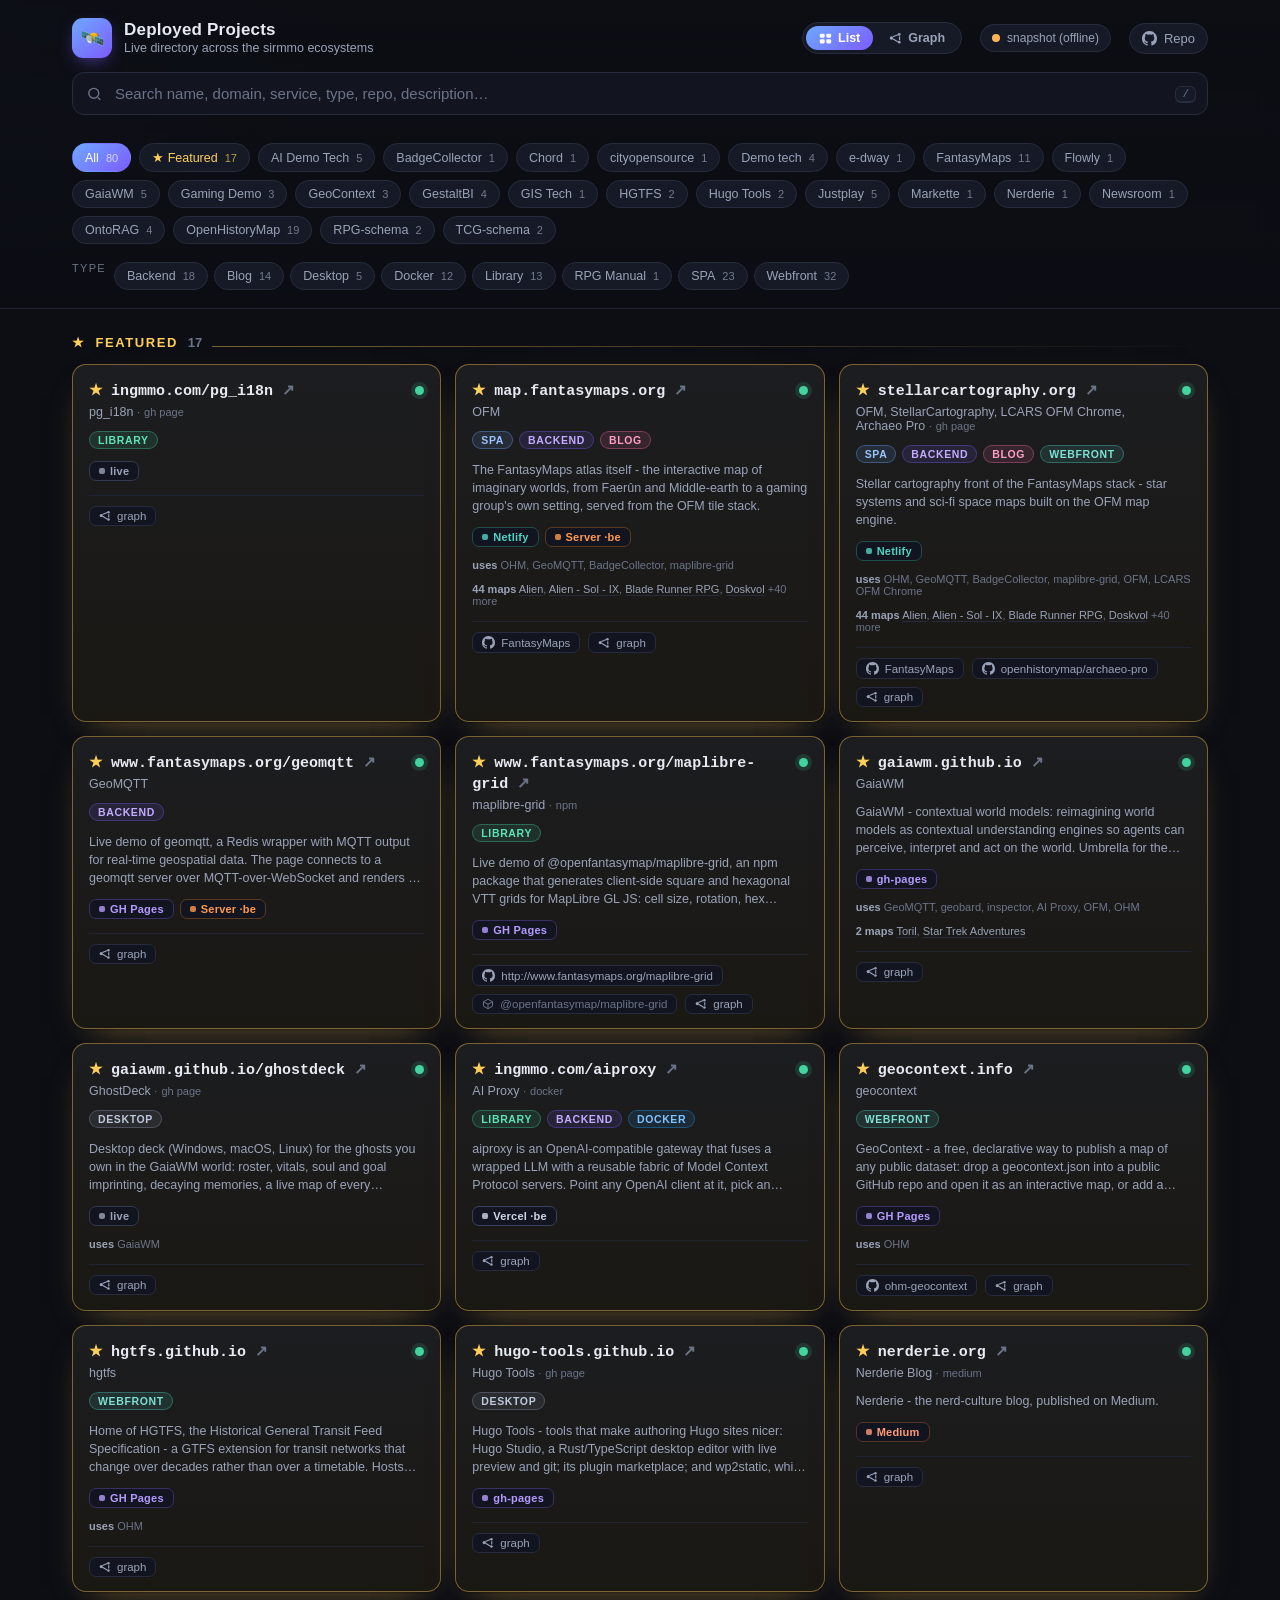
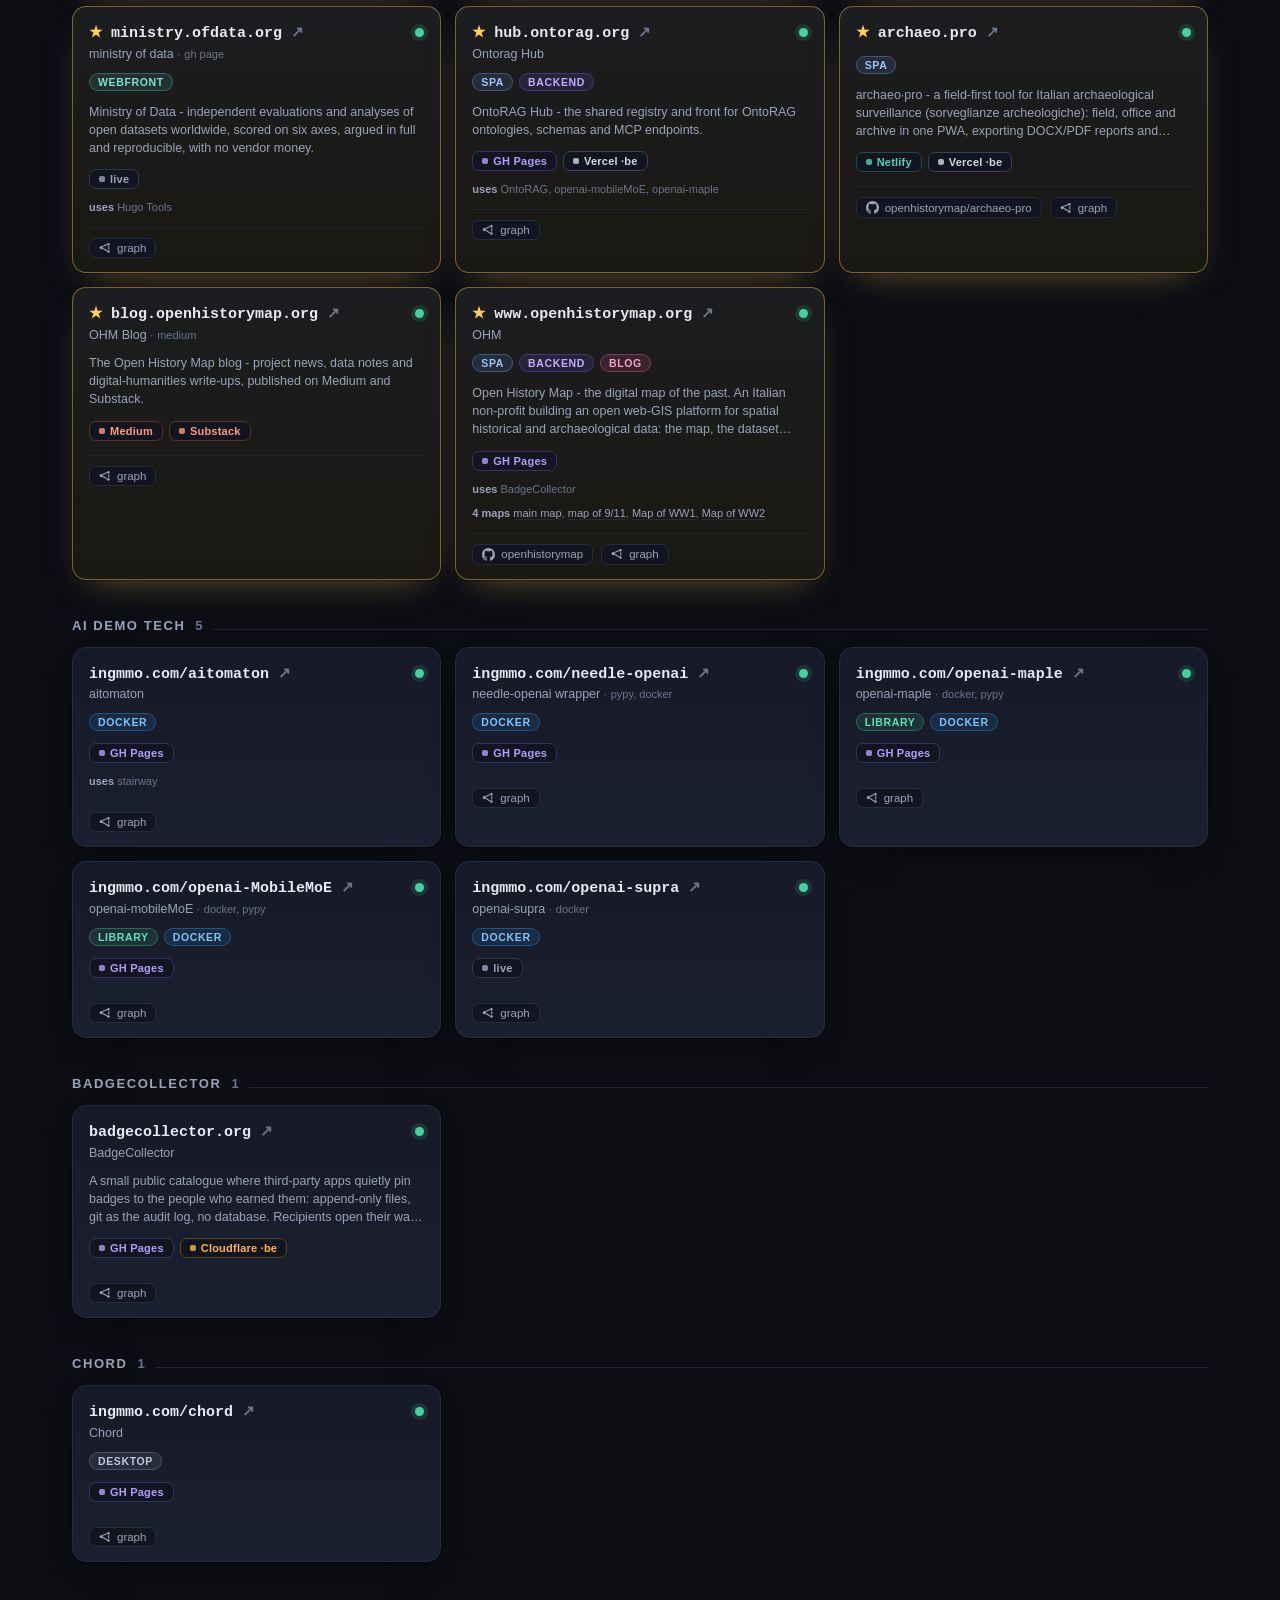
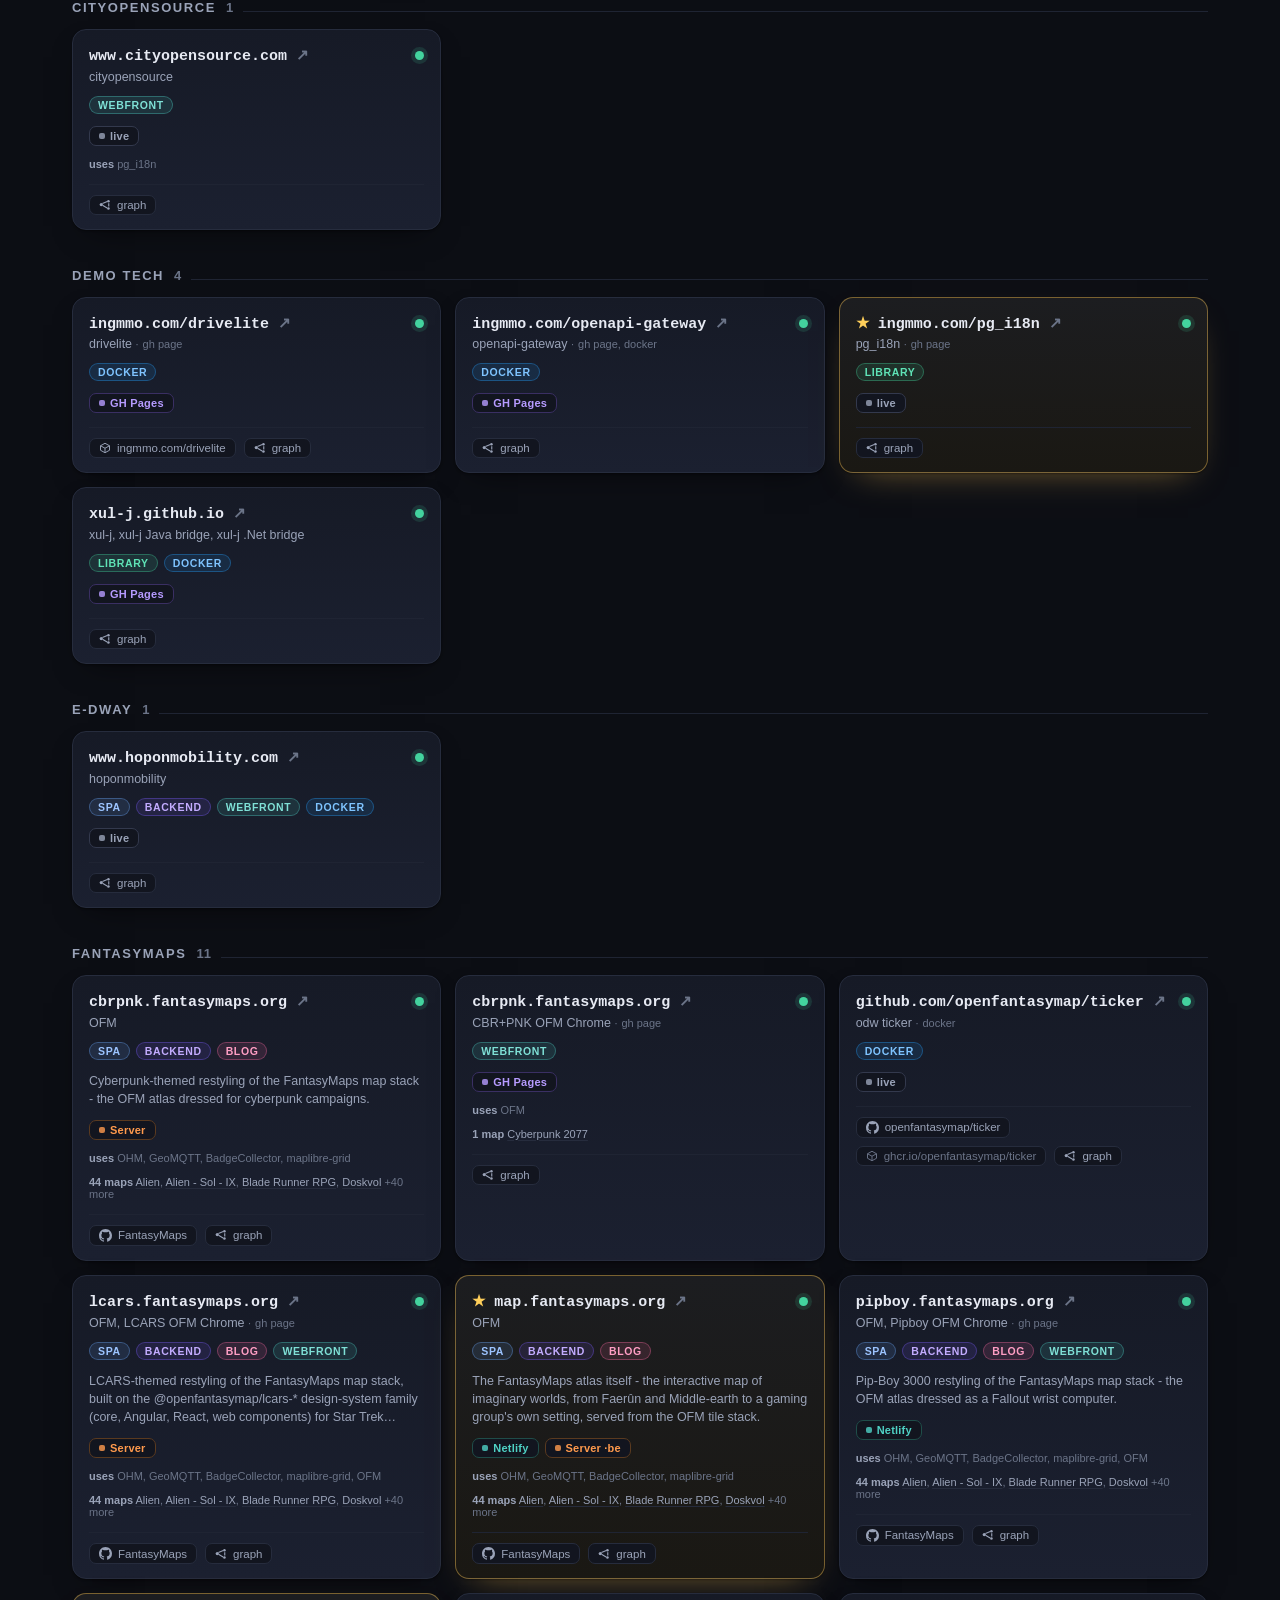
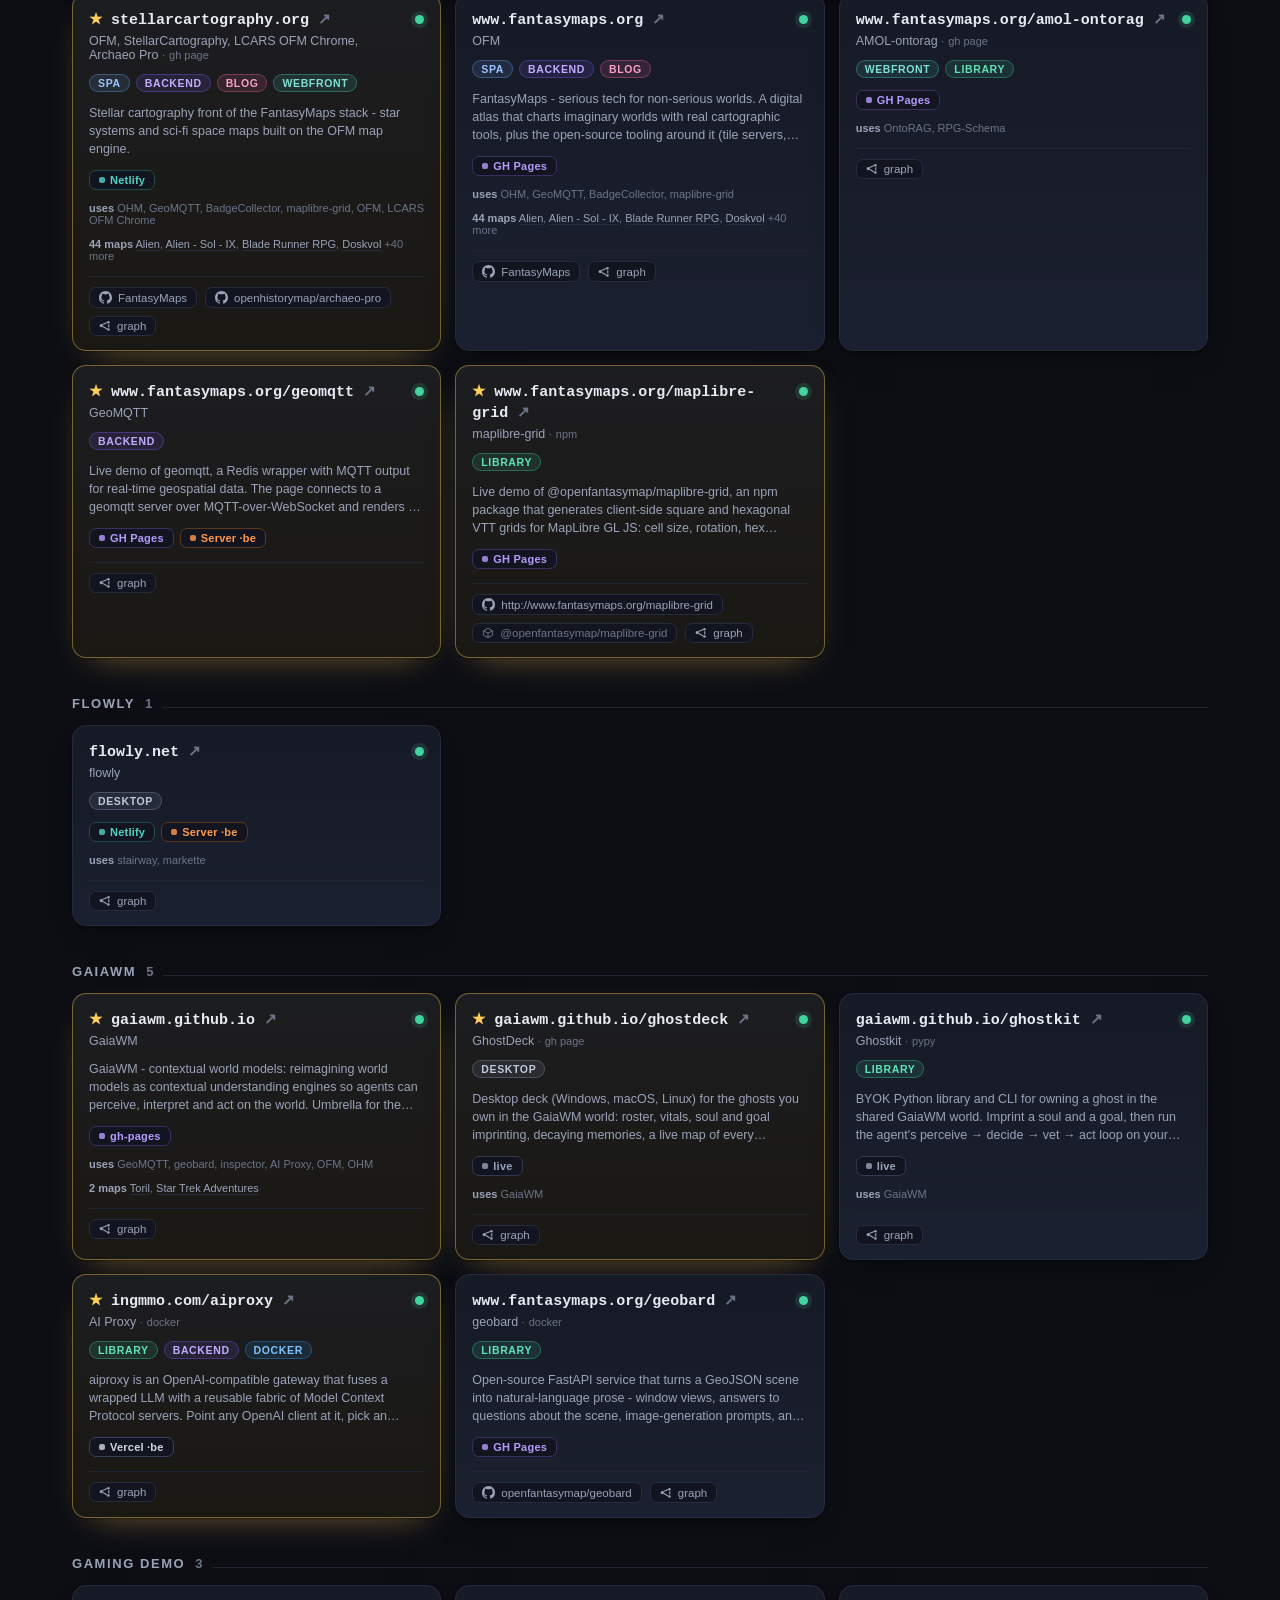
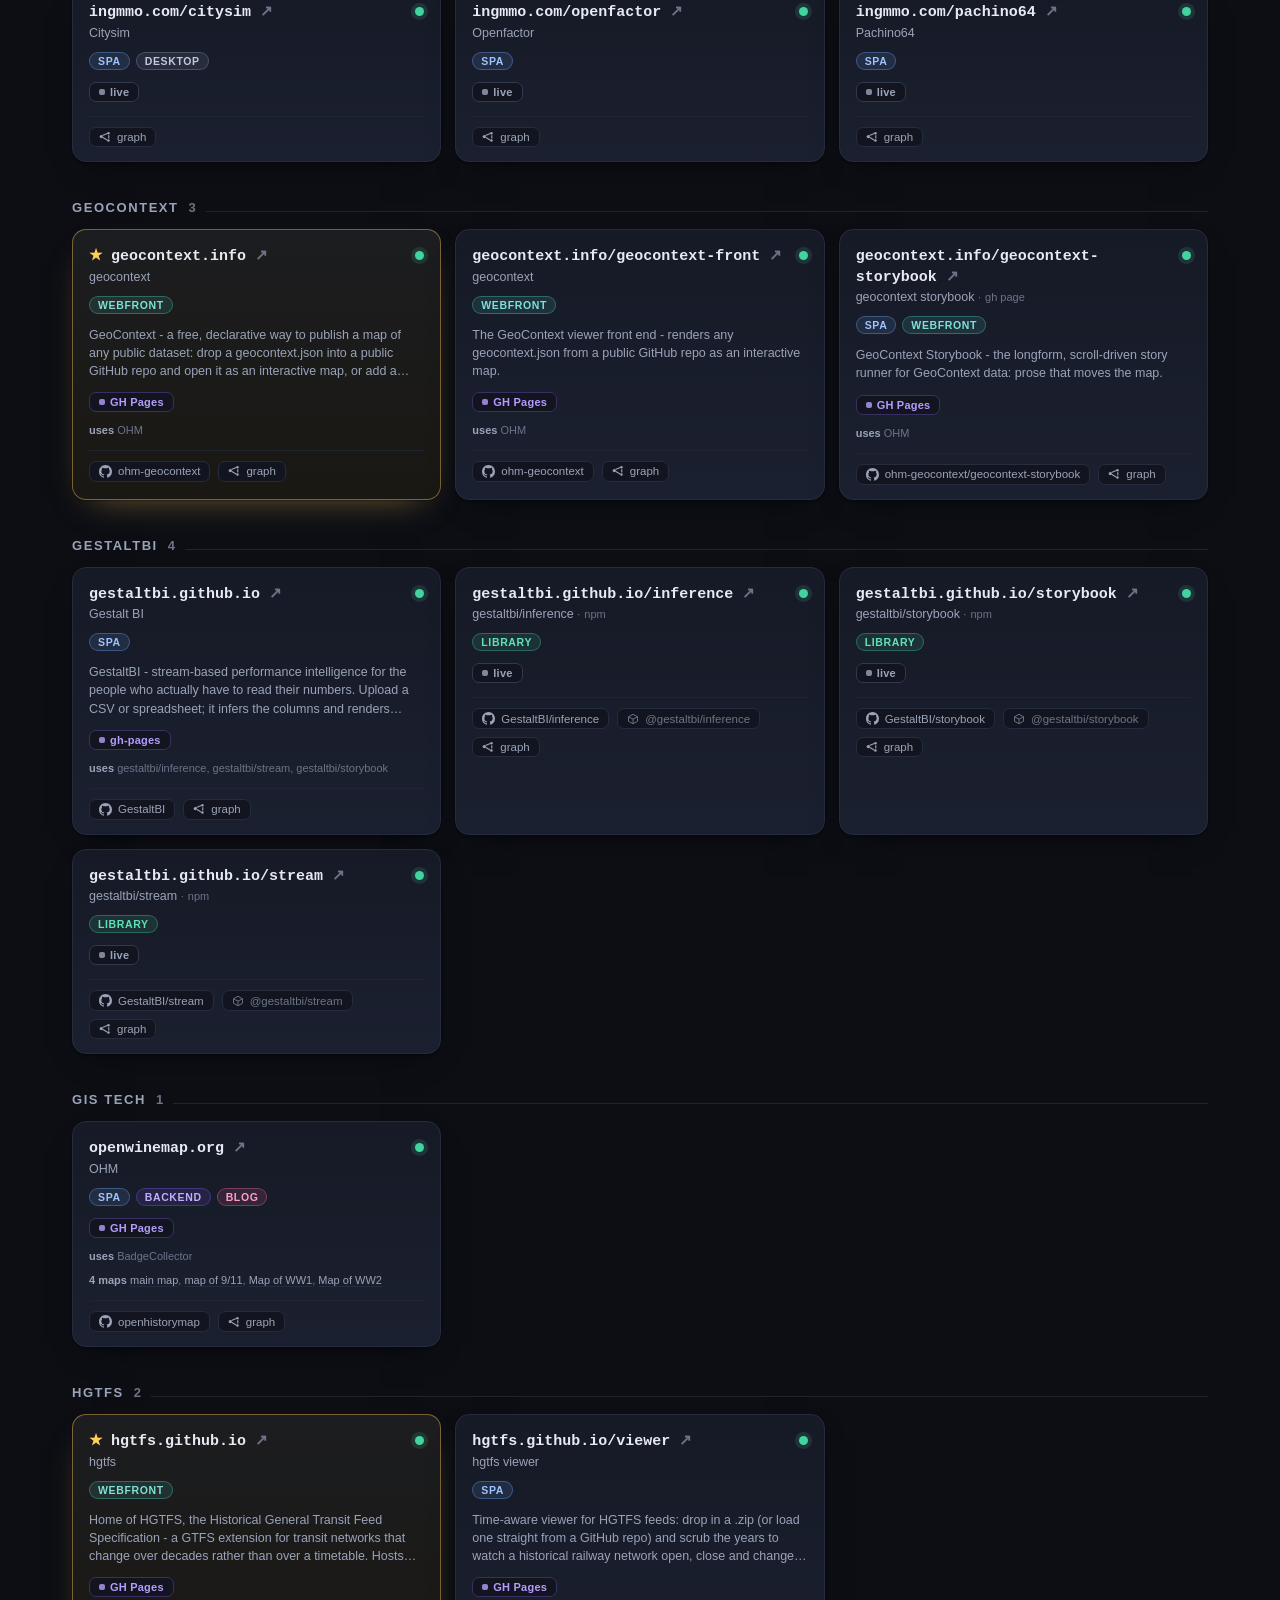
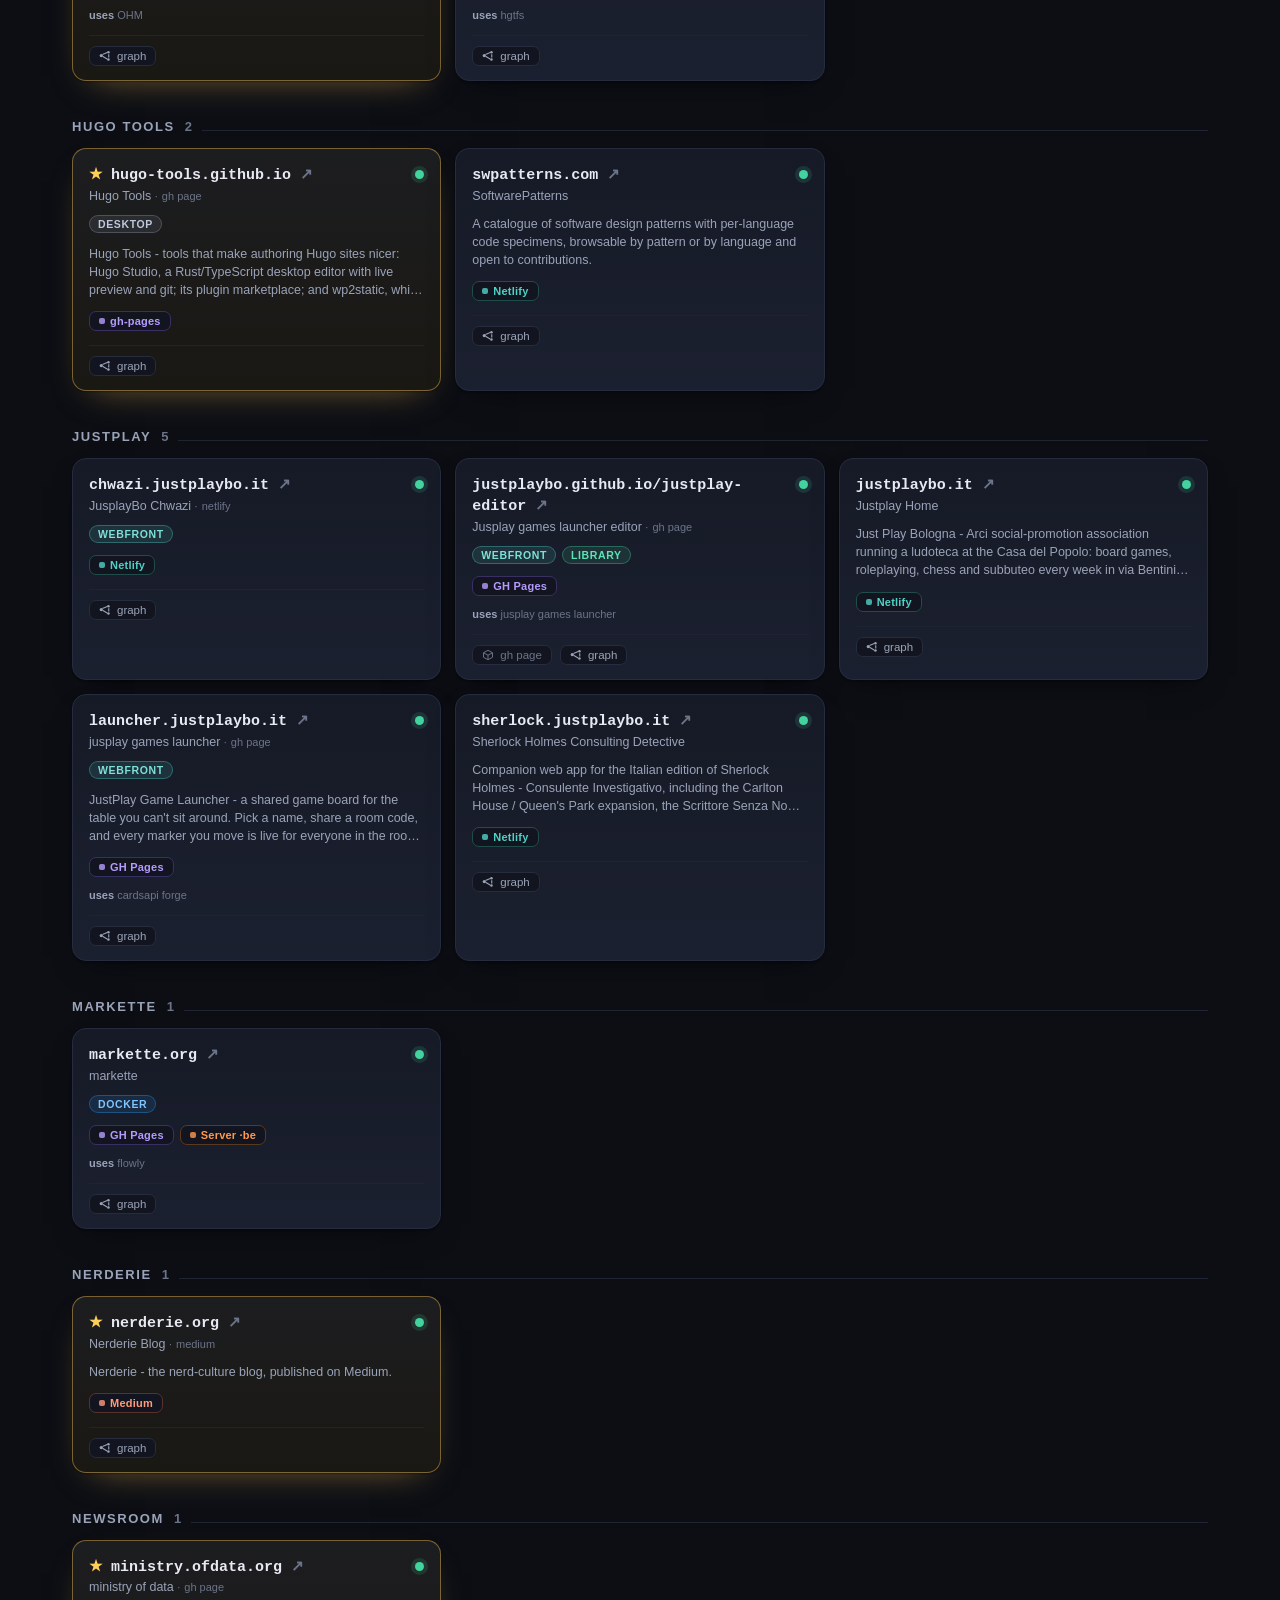
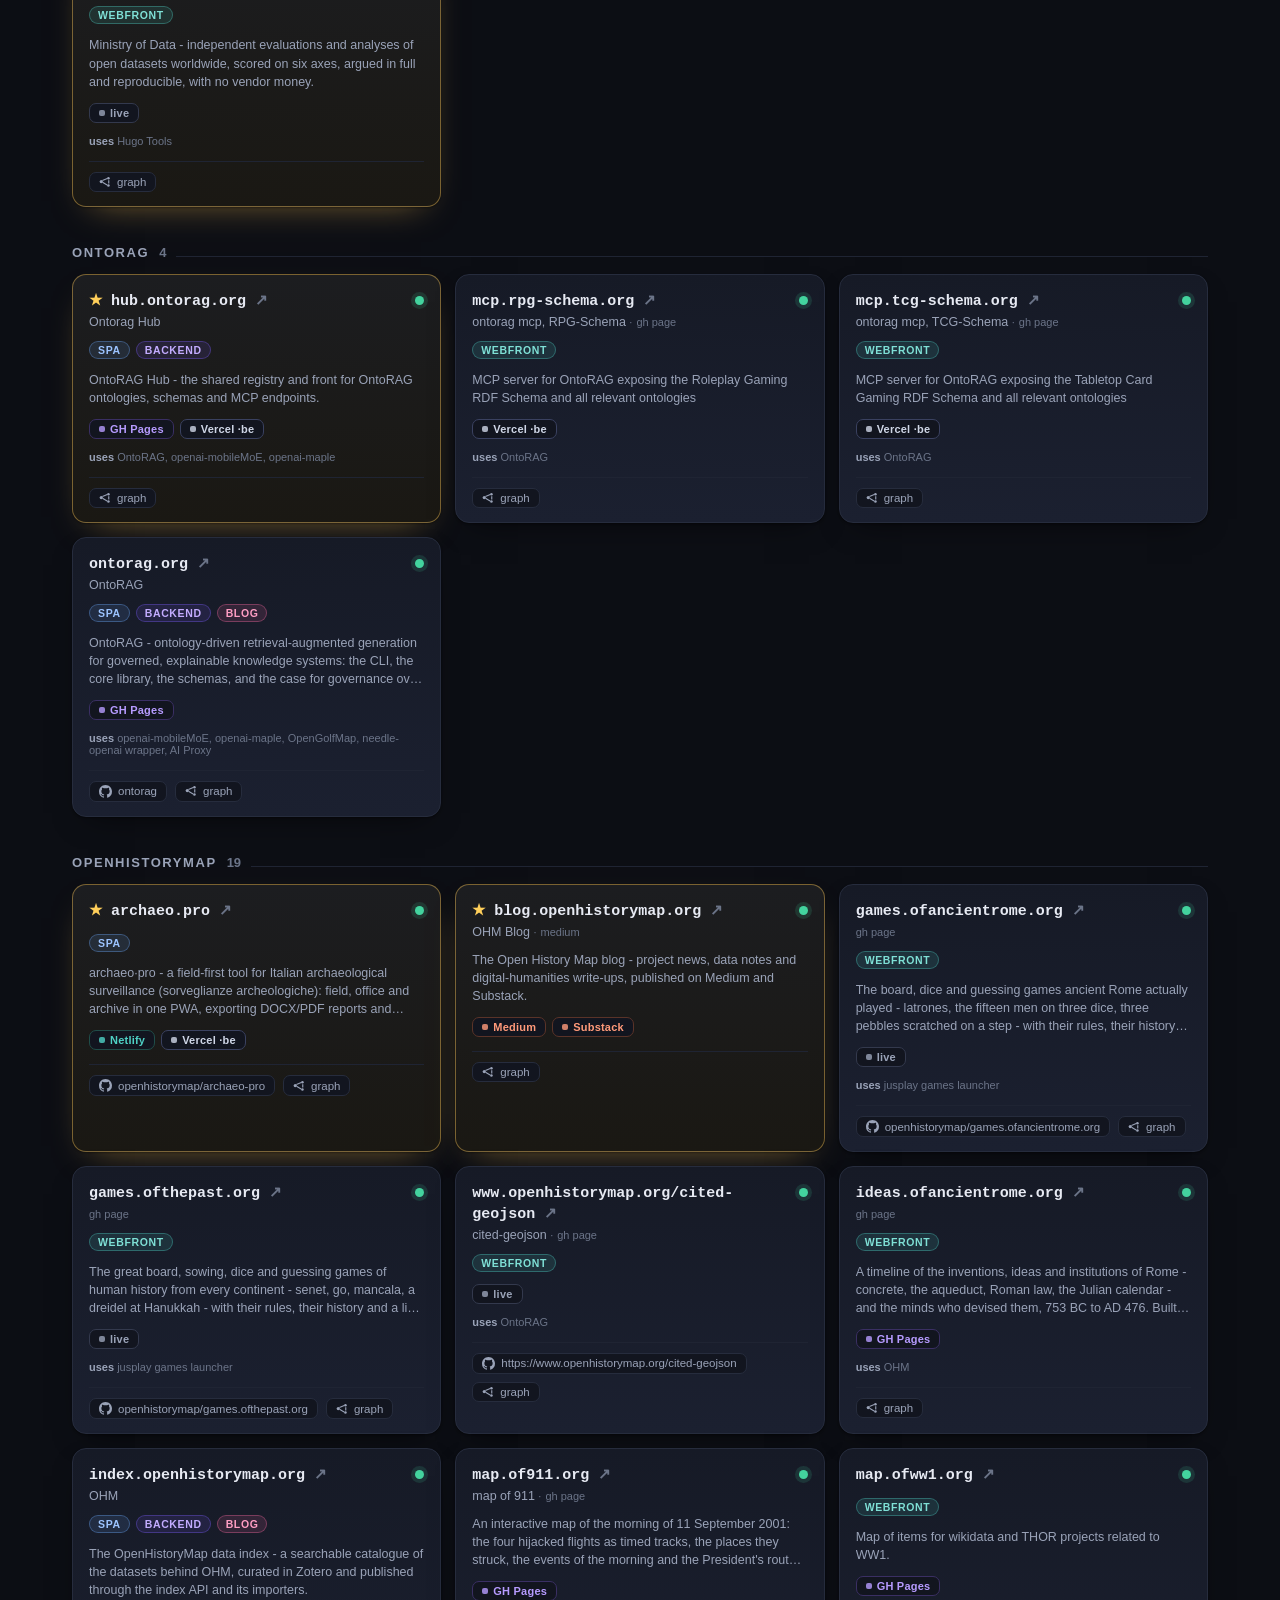
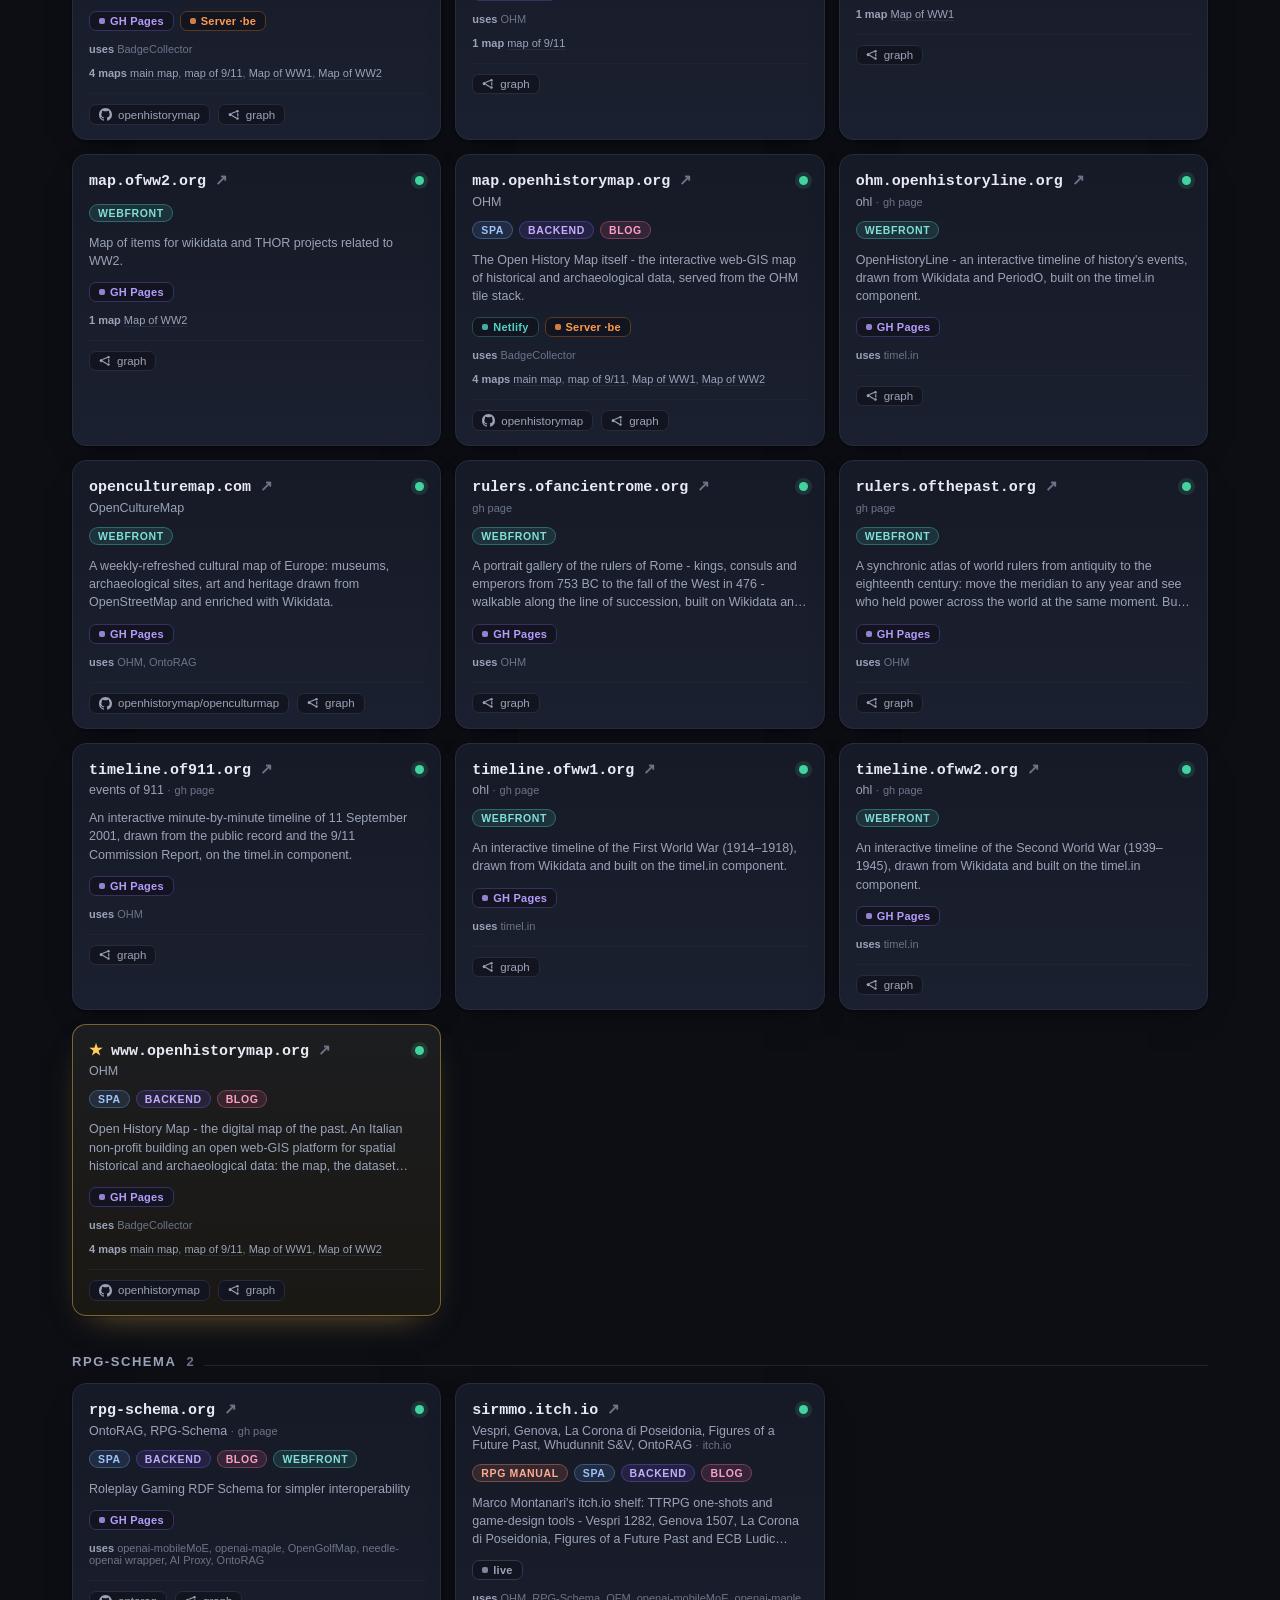
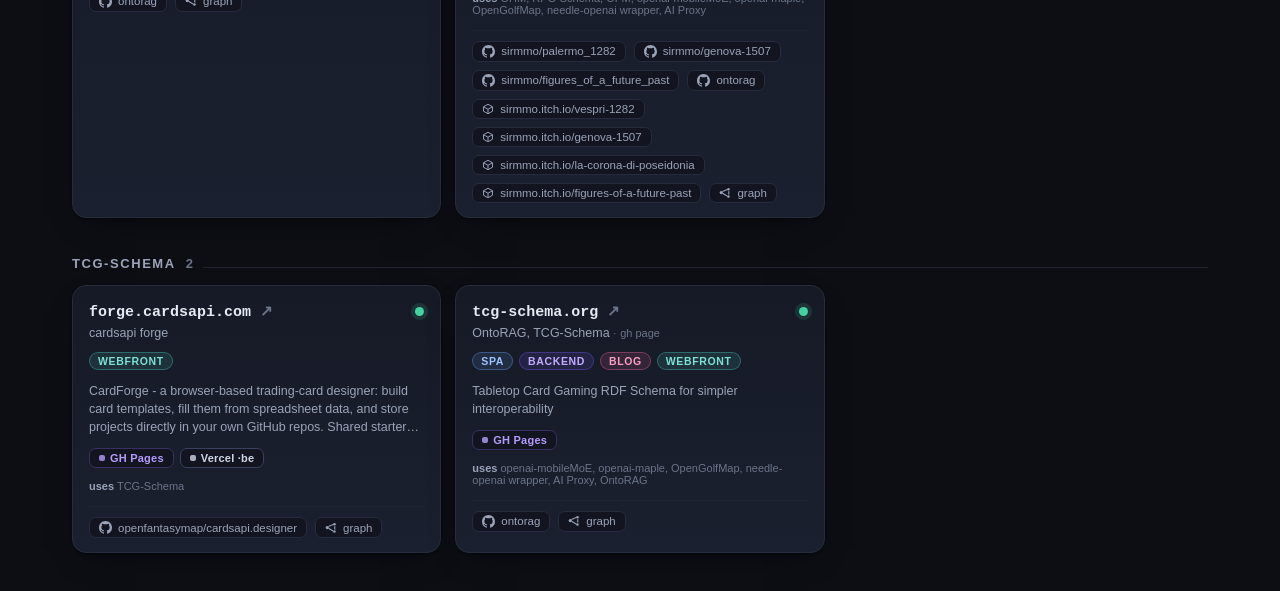
==== commit dc2c18bc: "chore: refresh deployed-projects snapshot" ====
--- a/index.html
+++ b/index.html
@@ -503,6 +503,45 @@
   },
   {
     "name": "",
+    "domain": "https://ingmmo.com/citysim",
+    "ecosystem": "Gaming Demo",
+    "service": "Citysim",
+    "be": "",
+    "fe": "",
+    "others": "",
+    "description": "",
+    "forward": "",
+    "attention": "ok",
+    "featured": ""
+  },
+  {
+    "name": "",
+    "domain": "https://ingmmo.com/openfactor",
+    "ecosystem": "Gaming Demo",
+    "service": "Openfactor",
+    "be": "",
+    "fe": "",
+    "others": "",
+    "description": "",
+    "forward": "",
+    "attention": "ok",
+    "featured": ""
+  },
+  {
+    "name": "",
+    "domain": "https://ingmmo.com/pachino64",
+    "ecosystem": "Gaming Demo",
+    "service": "Pachino64",
+    "be": "",
+    "fe": "",
+    "others": "",
+    "description": "",
+    "forward": "",
+    "attention": "ok",
+    "featured": ""
+  },
+  {
+    "name": "",
     "domain": "geocontext.info",
     "ecosystem": "GeoContext",
     "service": "geocontext",
@@ -2250,6 +2289,36 @@
     "subtype": "",
     "package": "",
     "ecosystem": "",
+    "uses": "",
+    "repo": "",
+    "description": ""
+  },
+  {
+    "name": "Citysim",
+    "type": "SPA, Desktop",
+    "subtype": "",
+    "package": "",
+    "ecosystem": "Gaming Demo",
+    "uses": "",
+    "repo": "",
+    "description": ""
+  },
+  {
+    "name": "Openfactor",
+    "type": "SPA",
+    "subtype": "",
+    "package": "",
+    "ecosystem": "Gaming Demo",
+    "uses": "",
+    "repo": "",
+    "description": ""
+  },
+  {
+    "name": "Pachino64",
+    "type": "SPA",
+    "subtype": "",
+    "package": "",
+    "ecosystem": "Gaming Demo",
     "uses": "",
     "repo": "",
     "description": ""
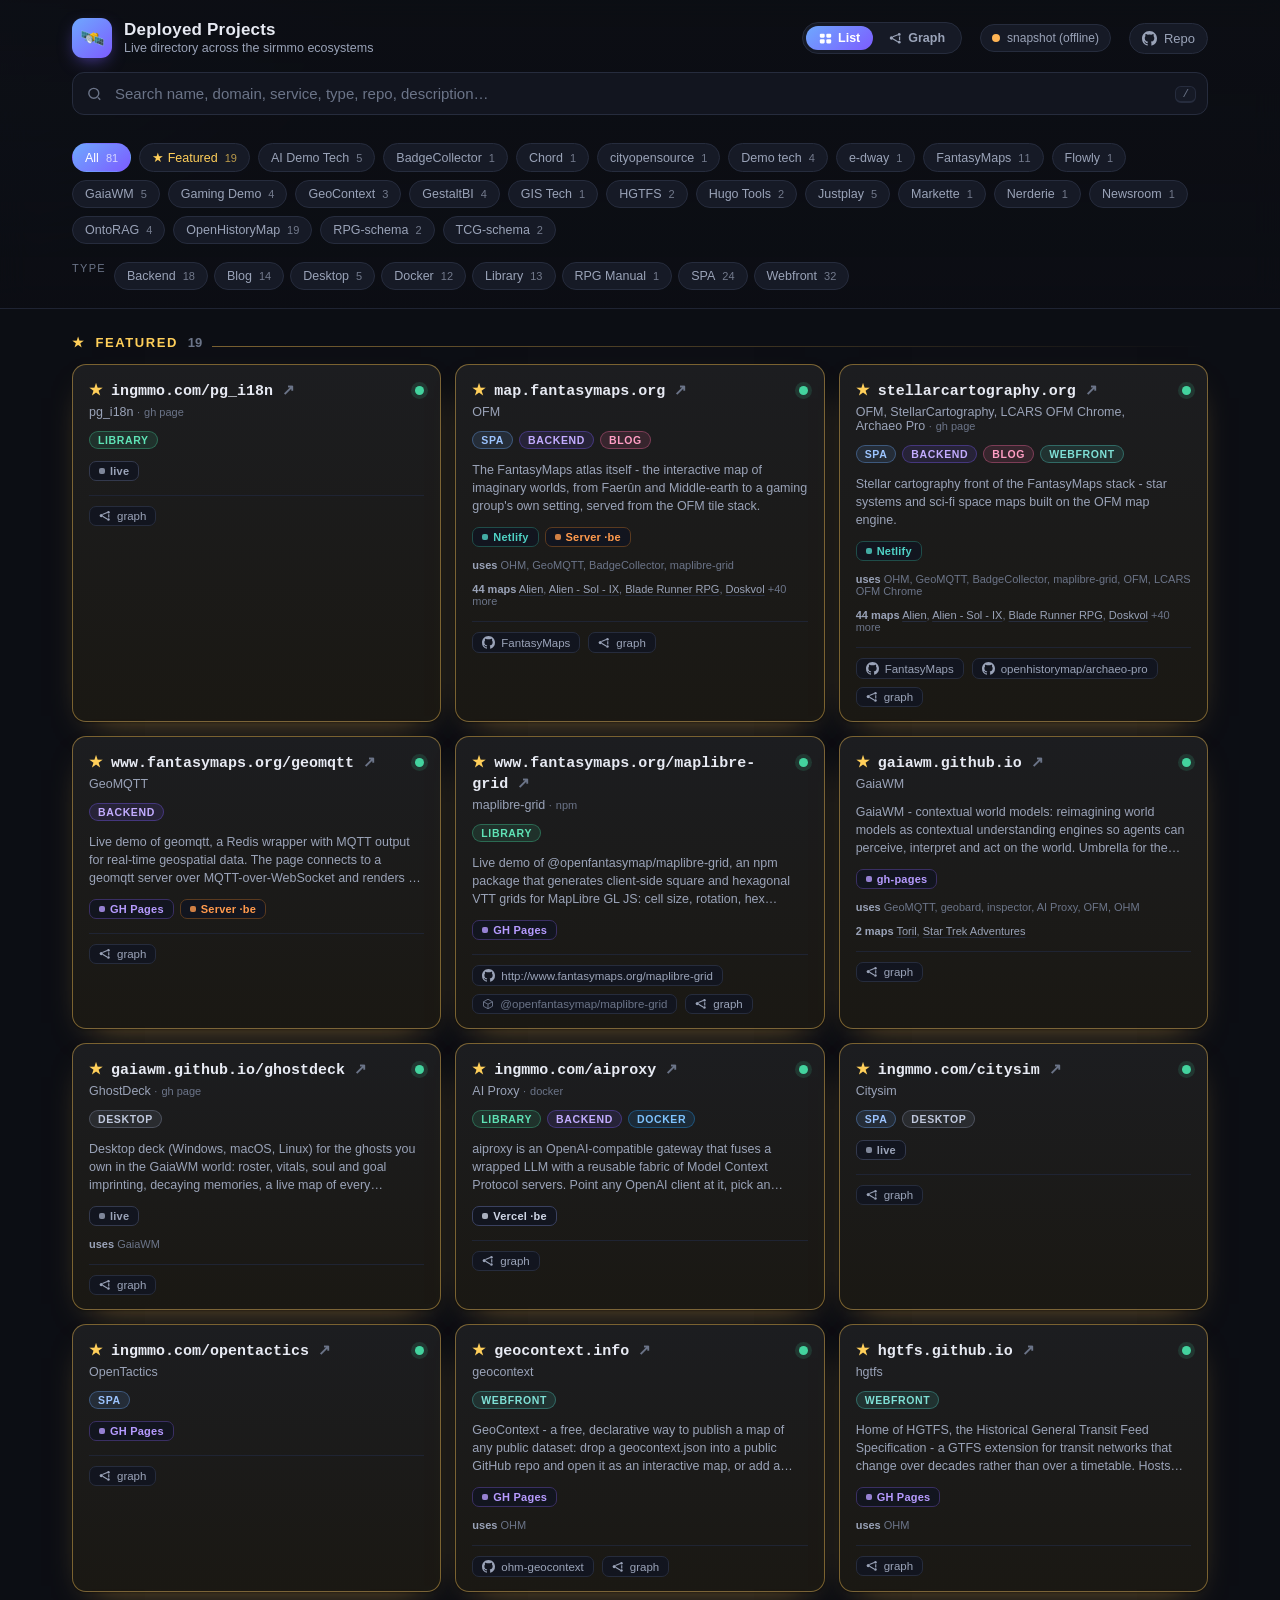
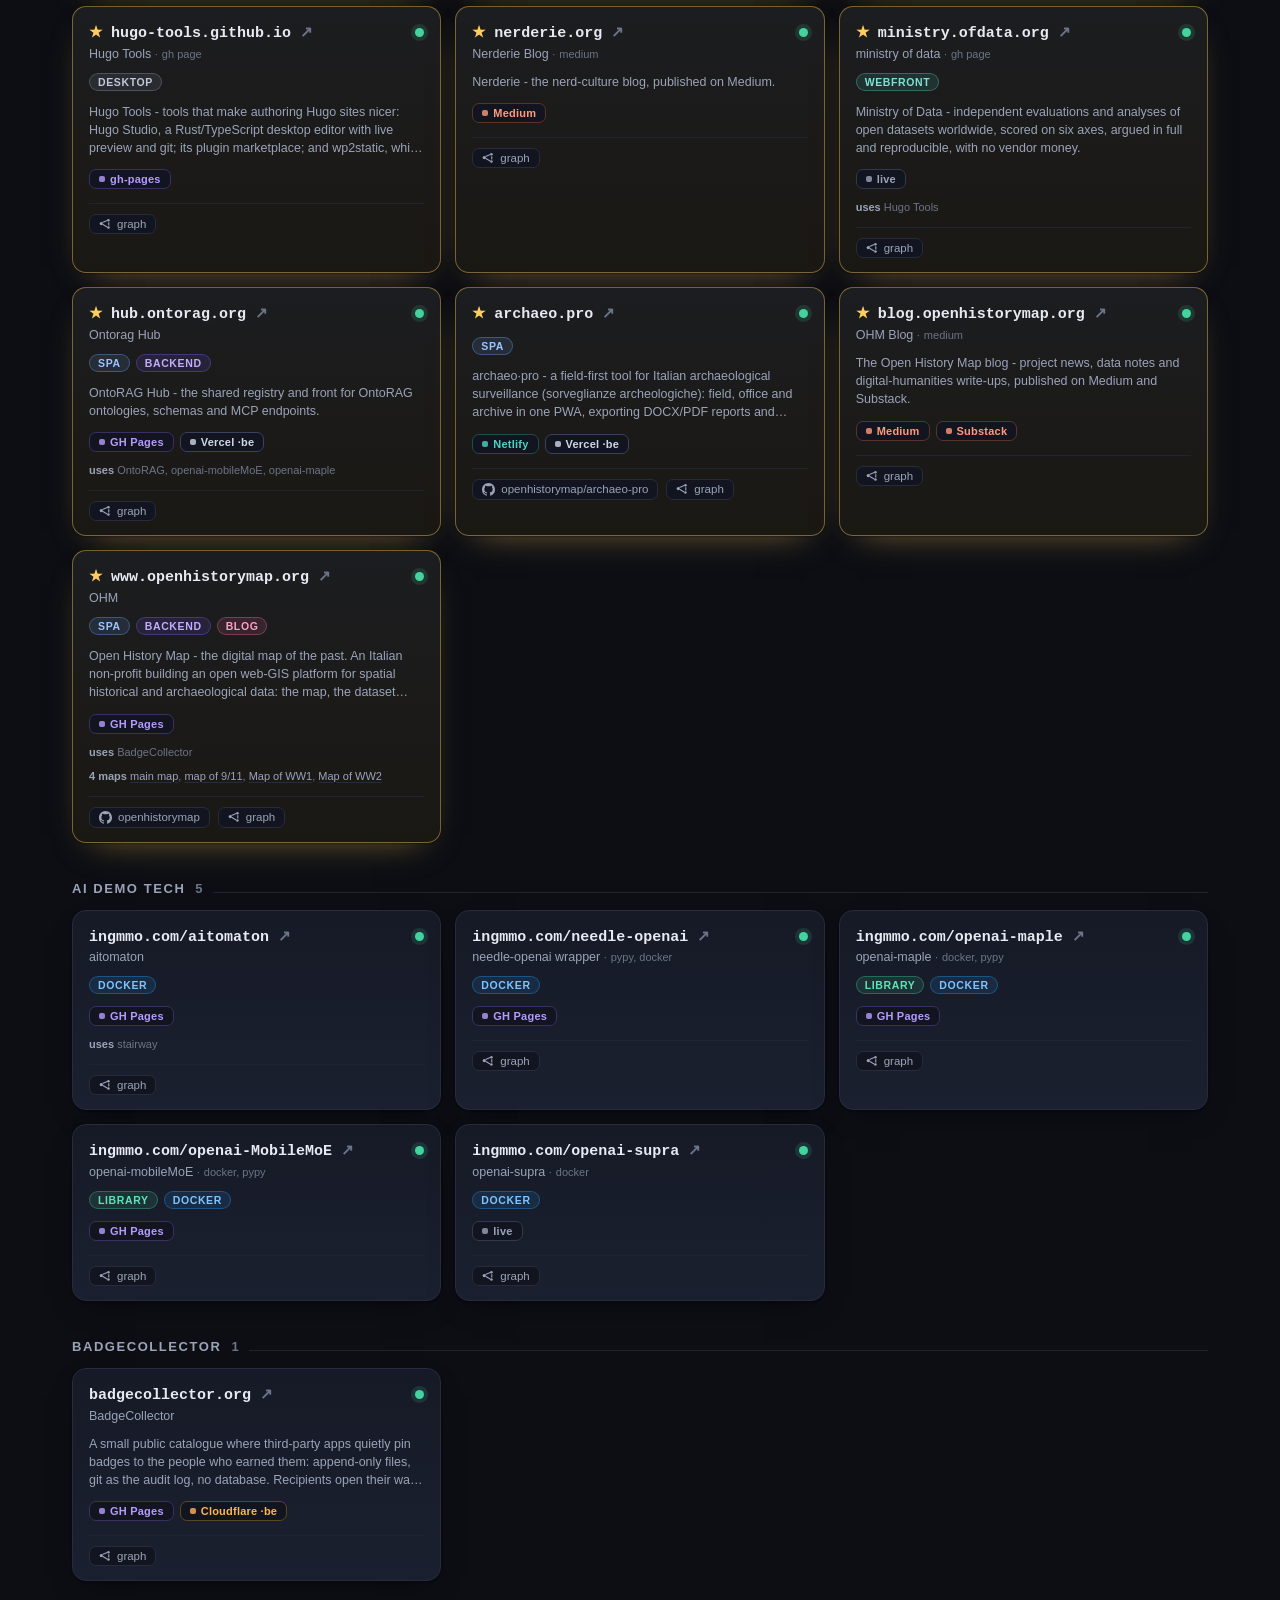
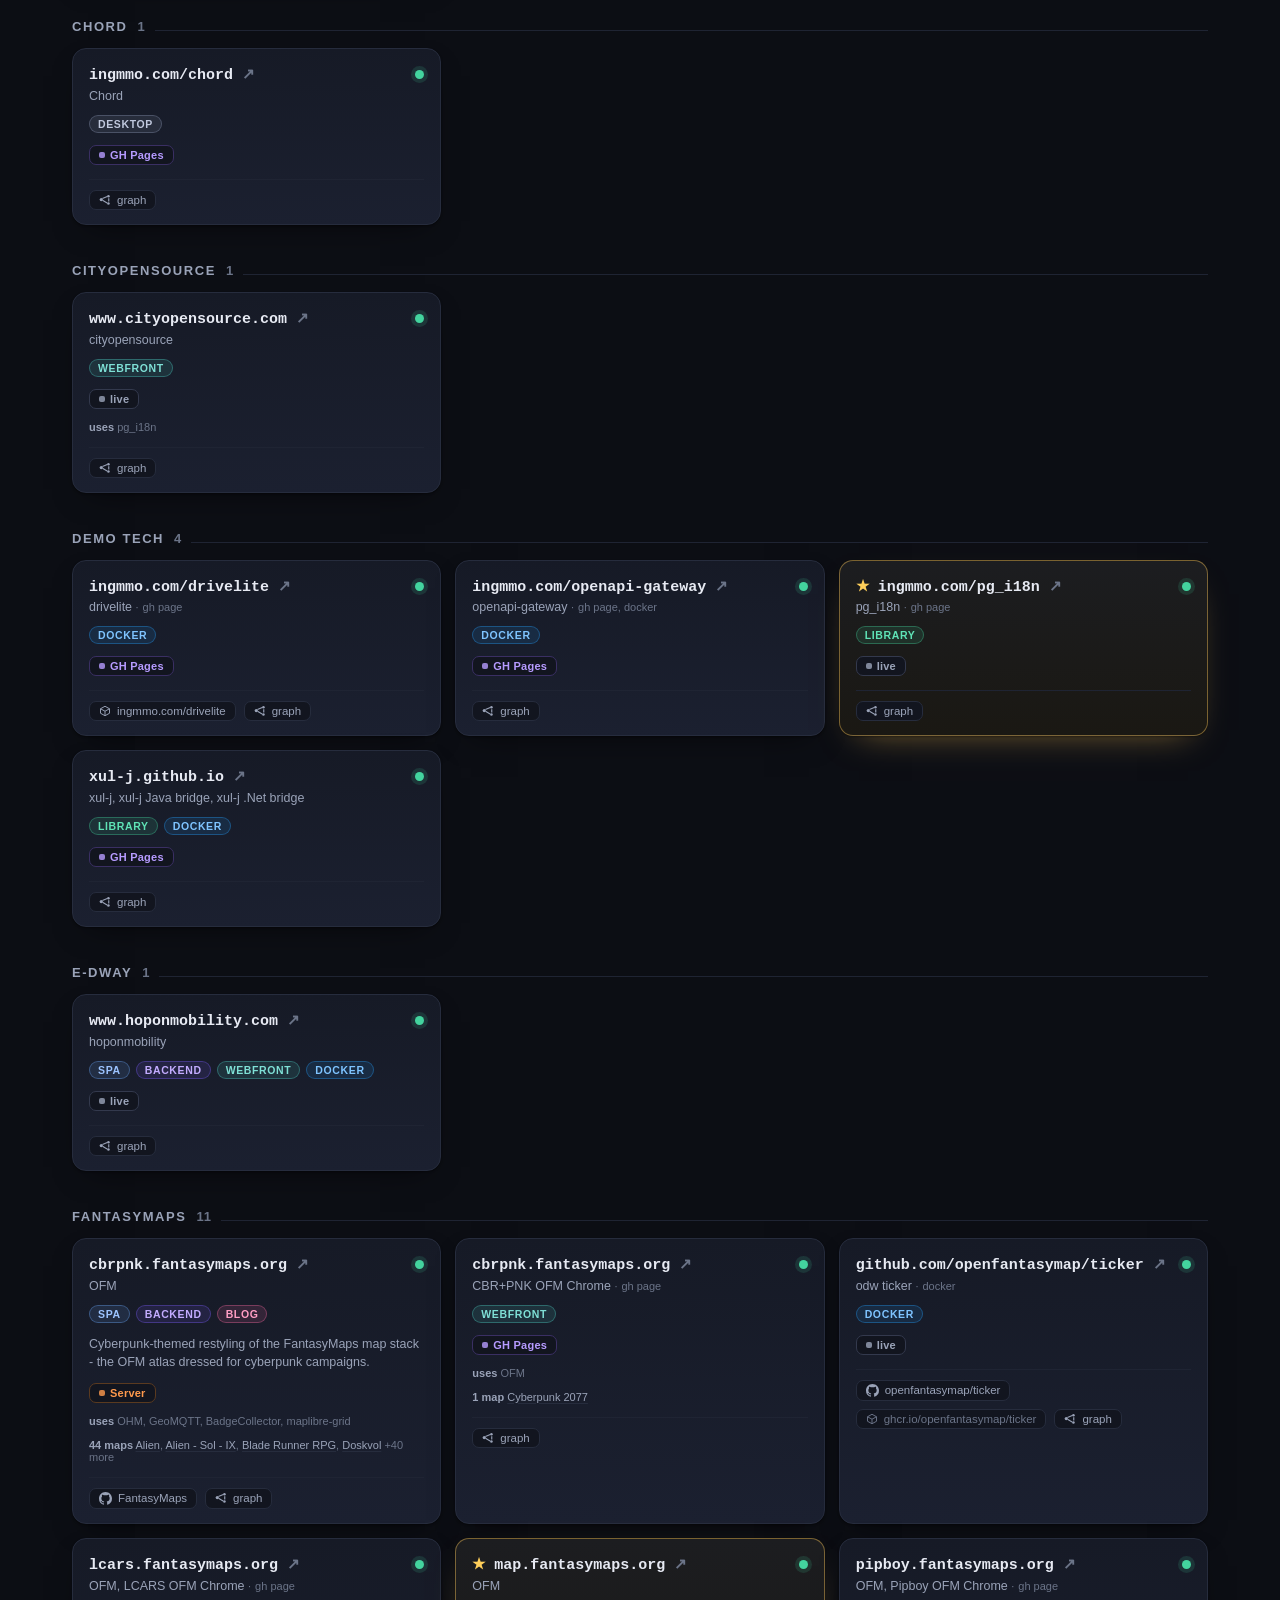
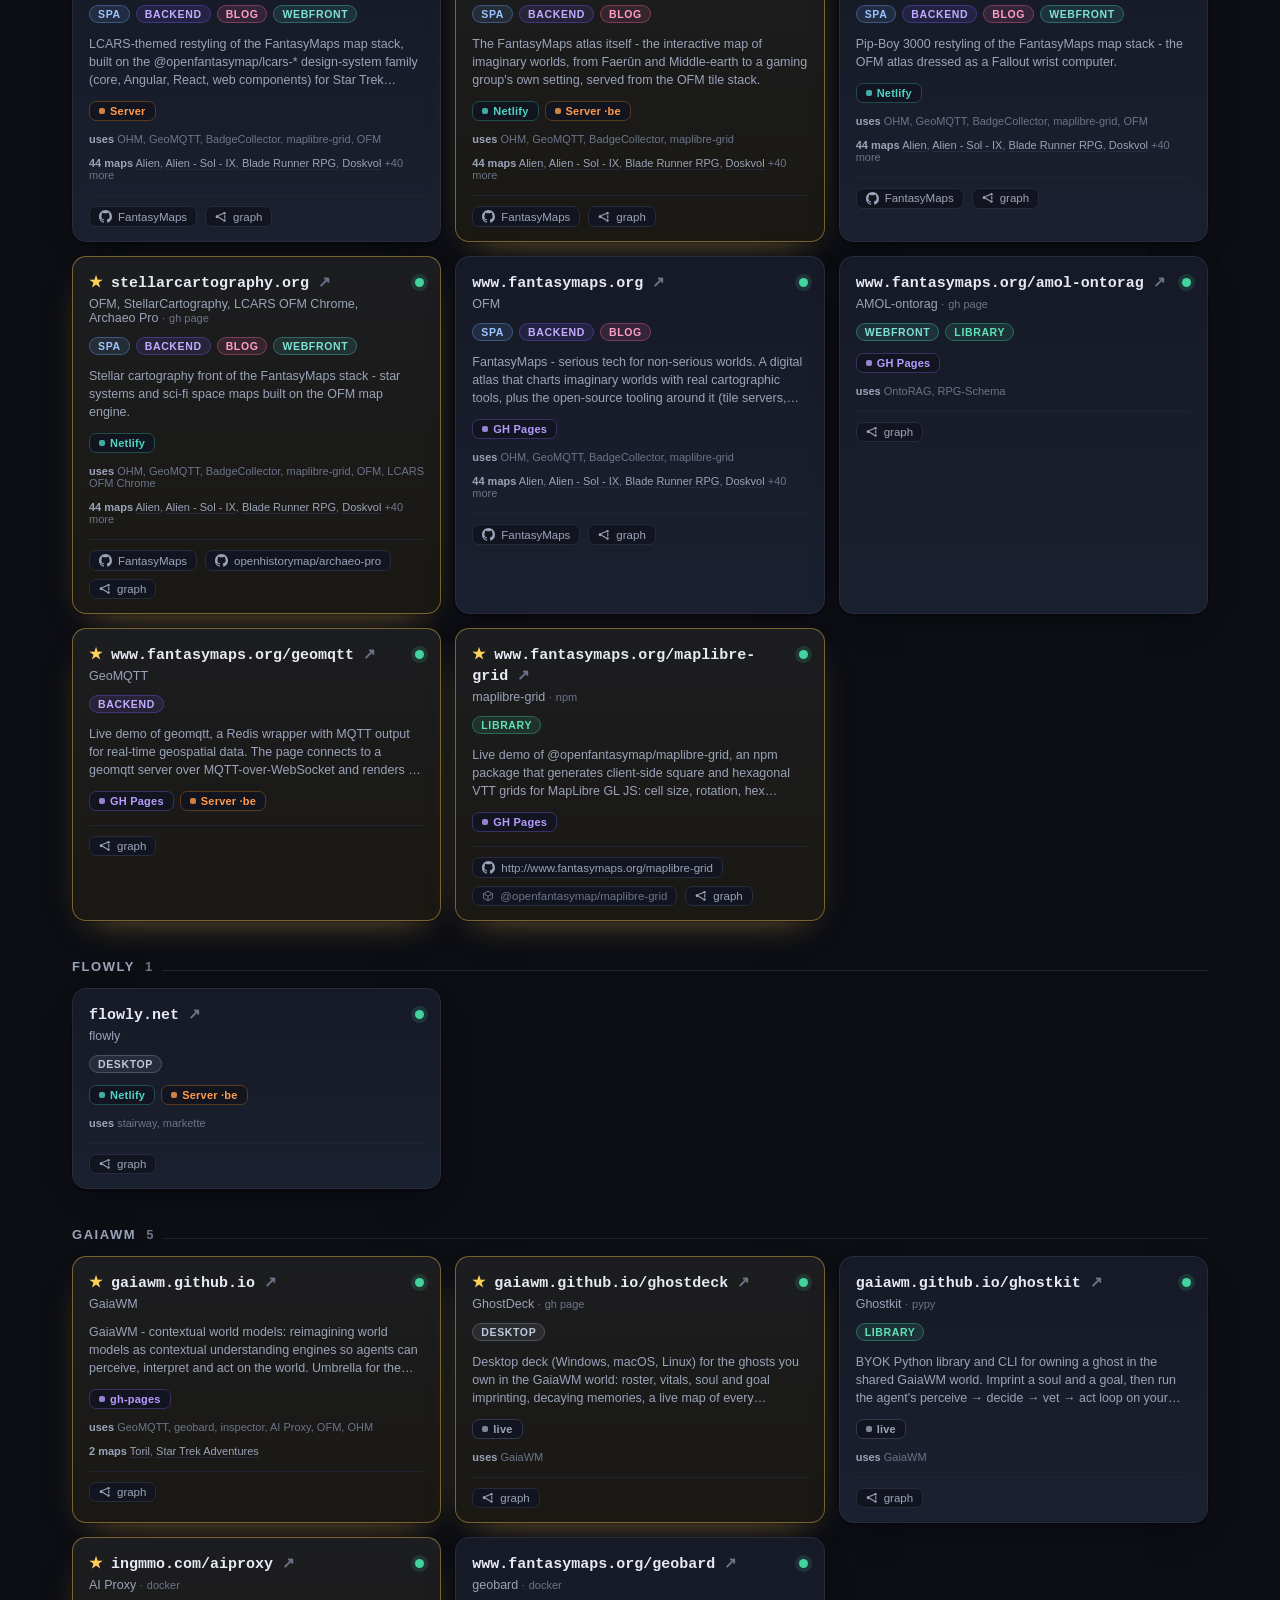
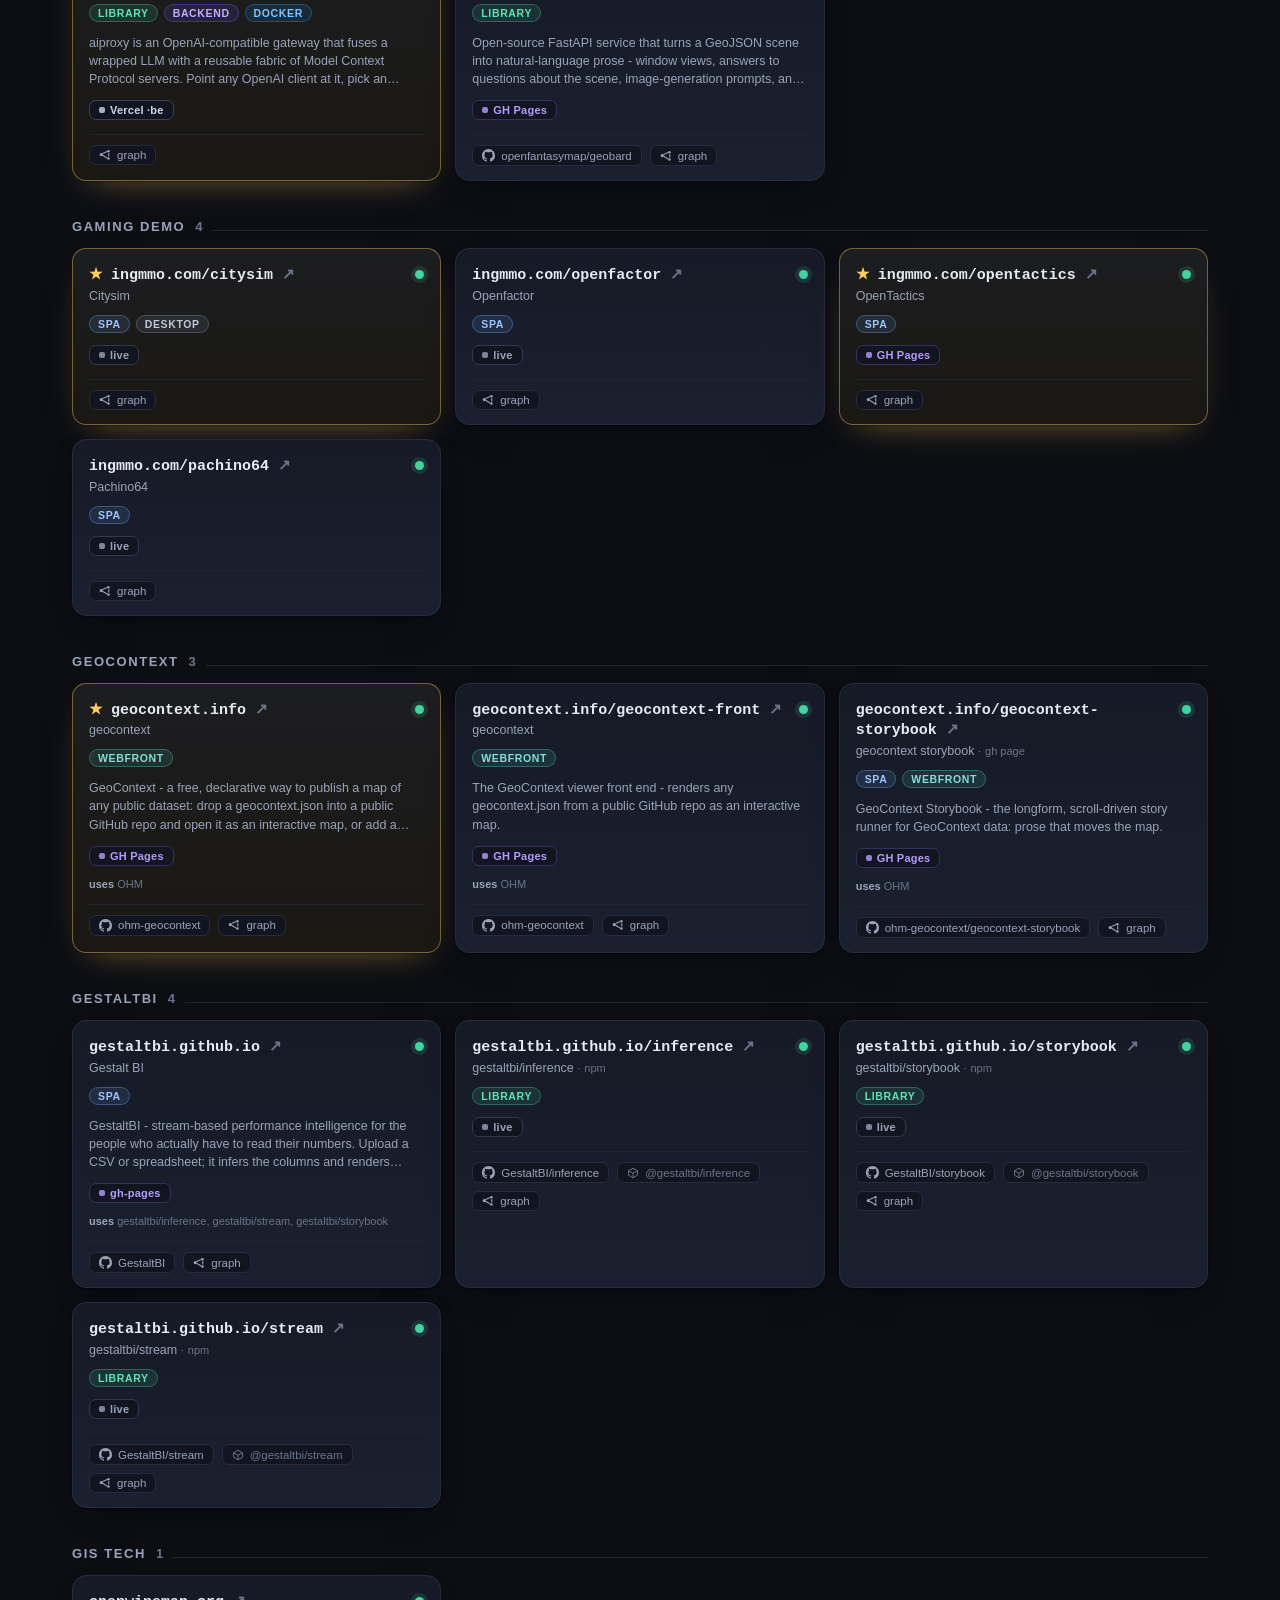
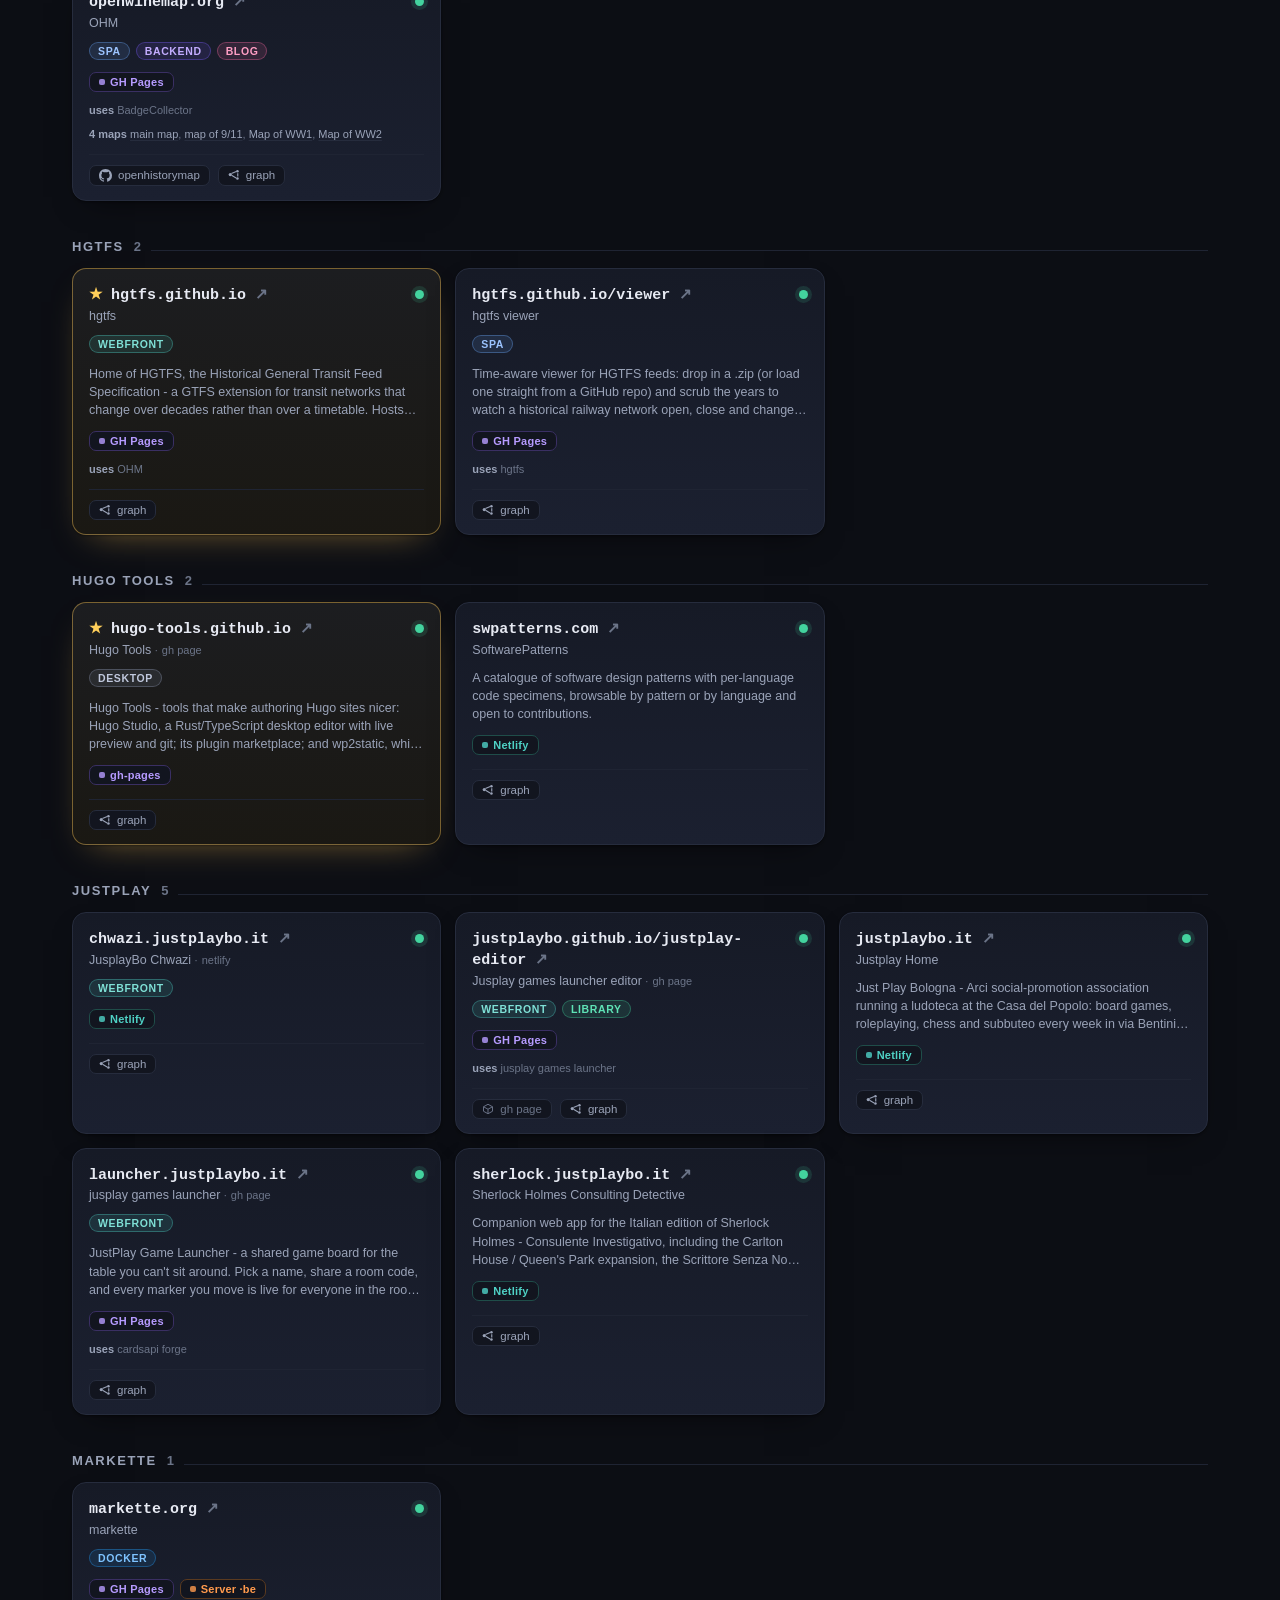
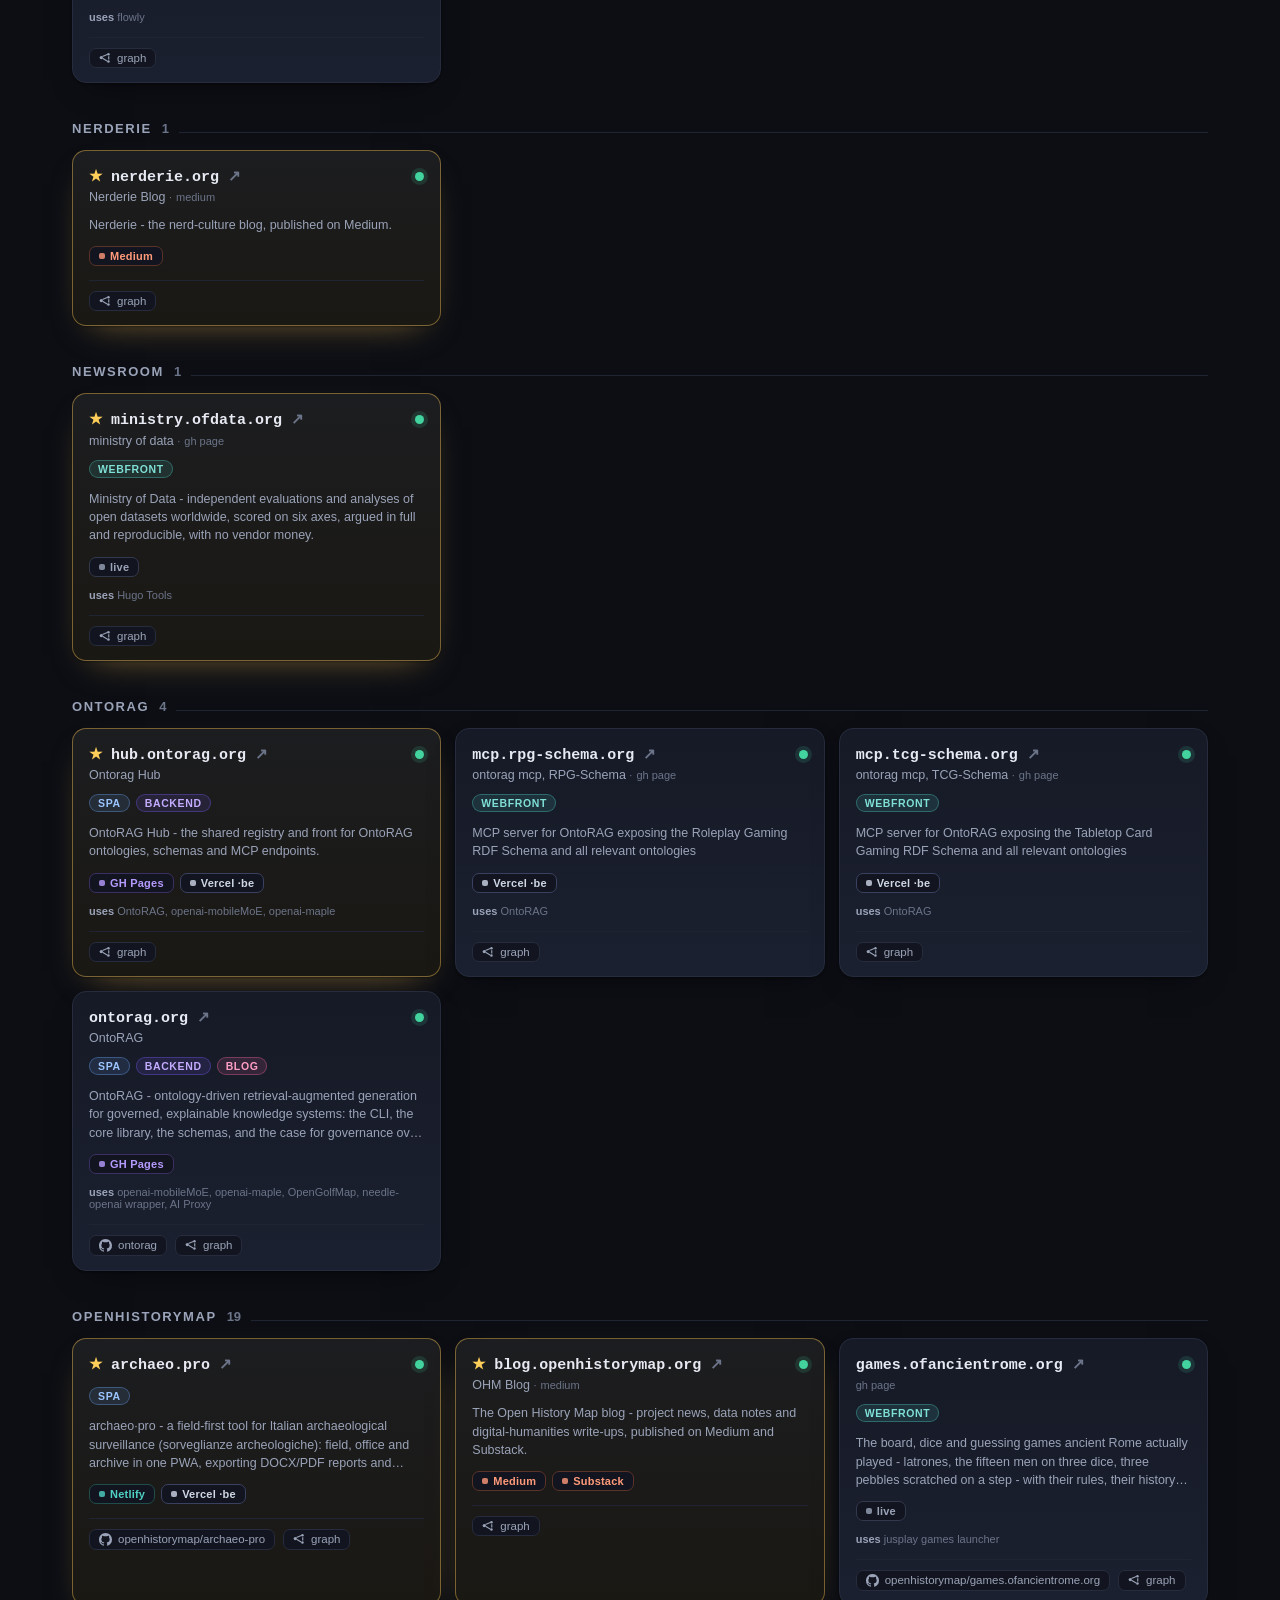
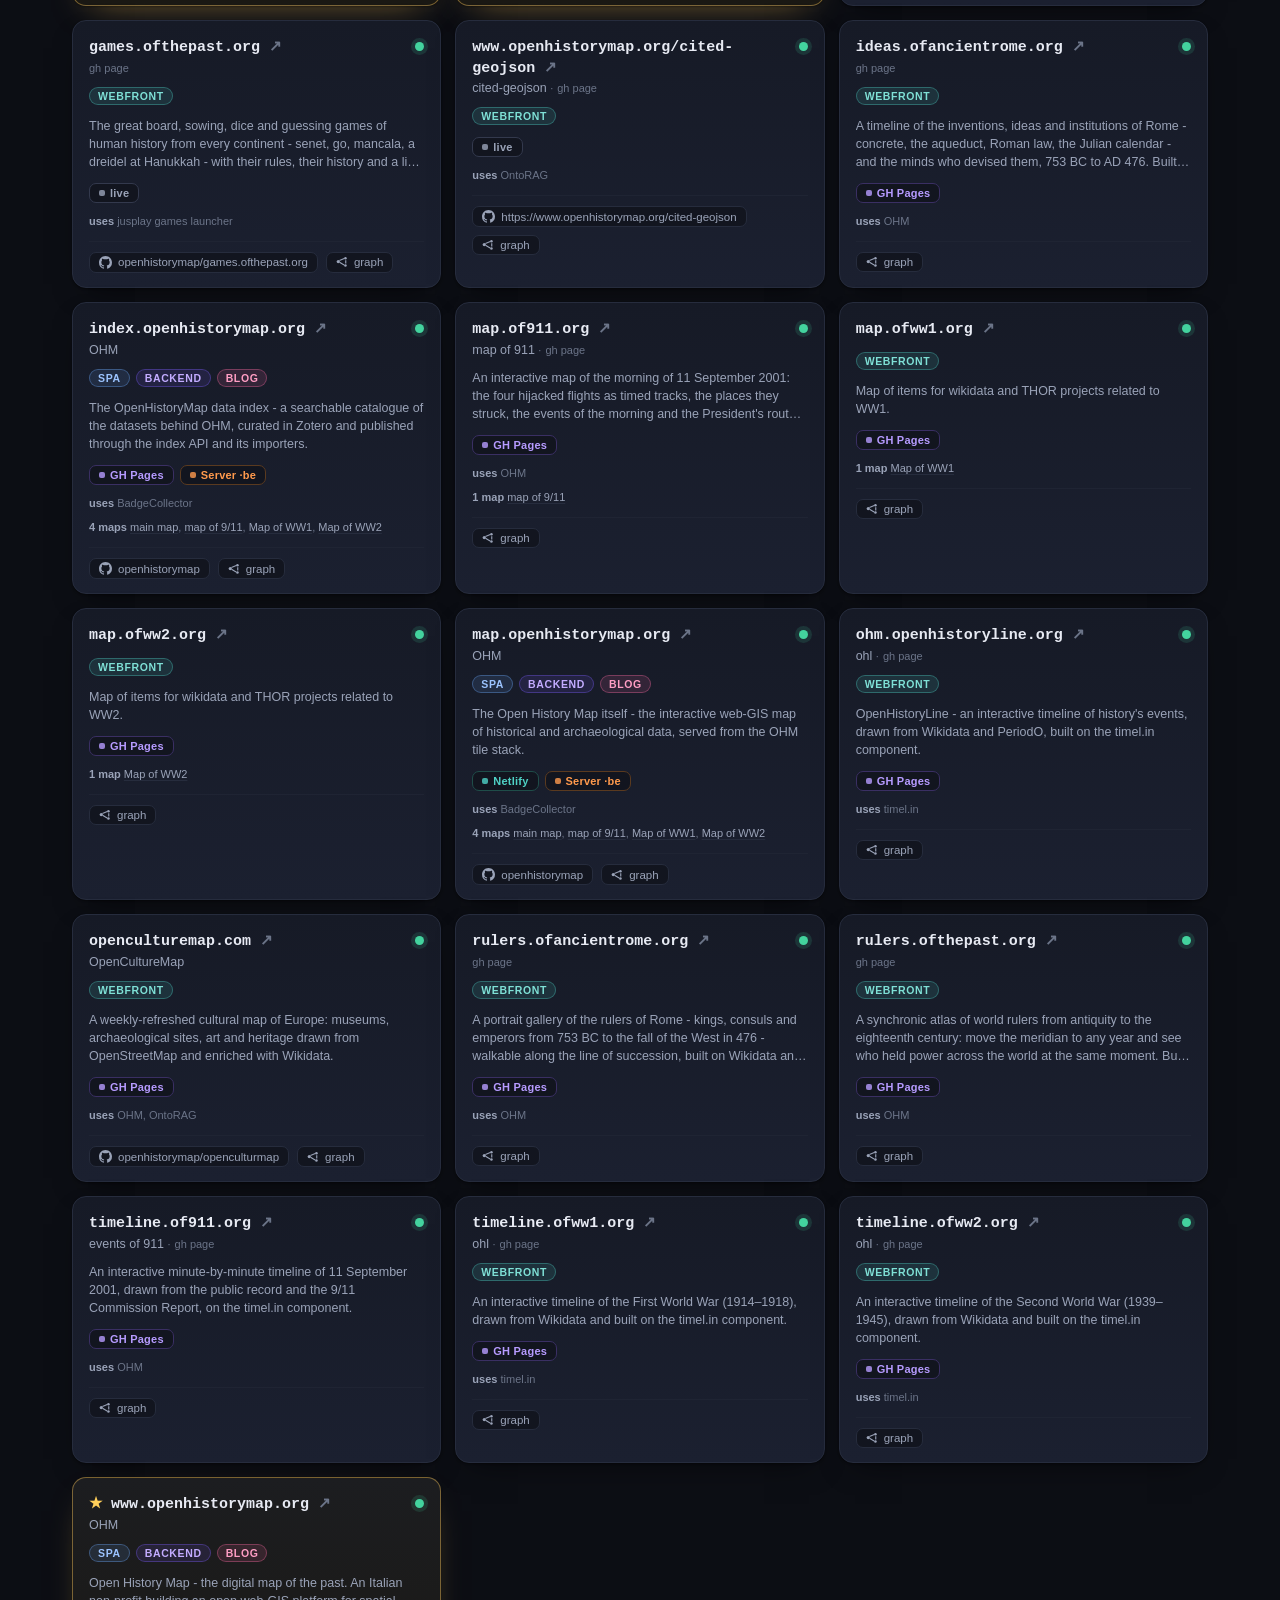
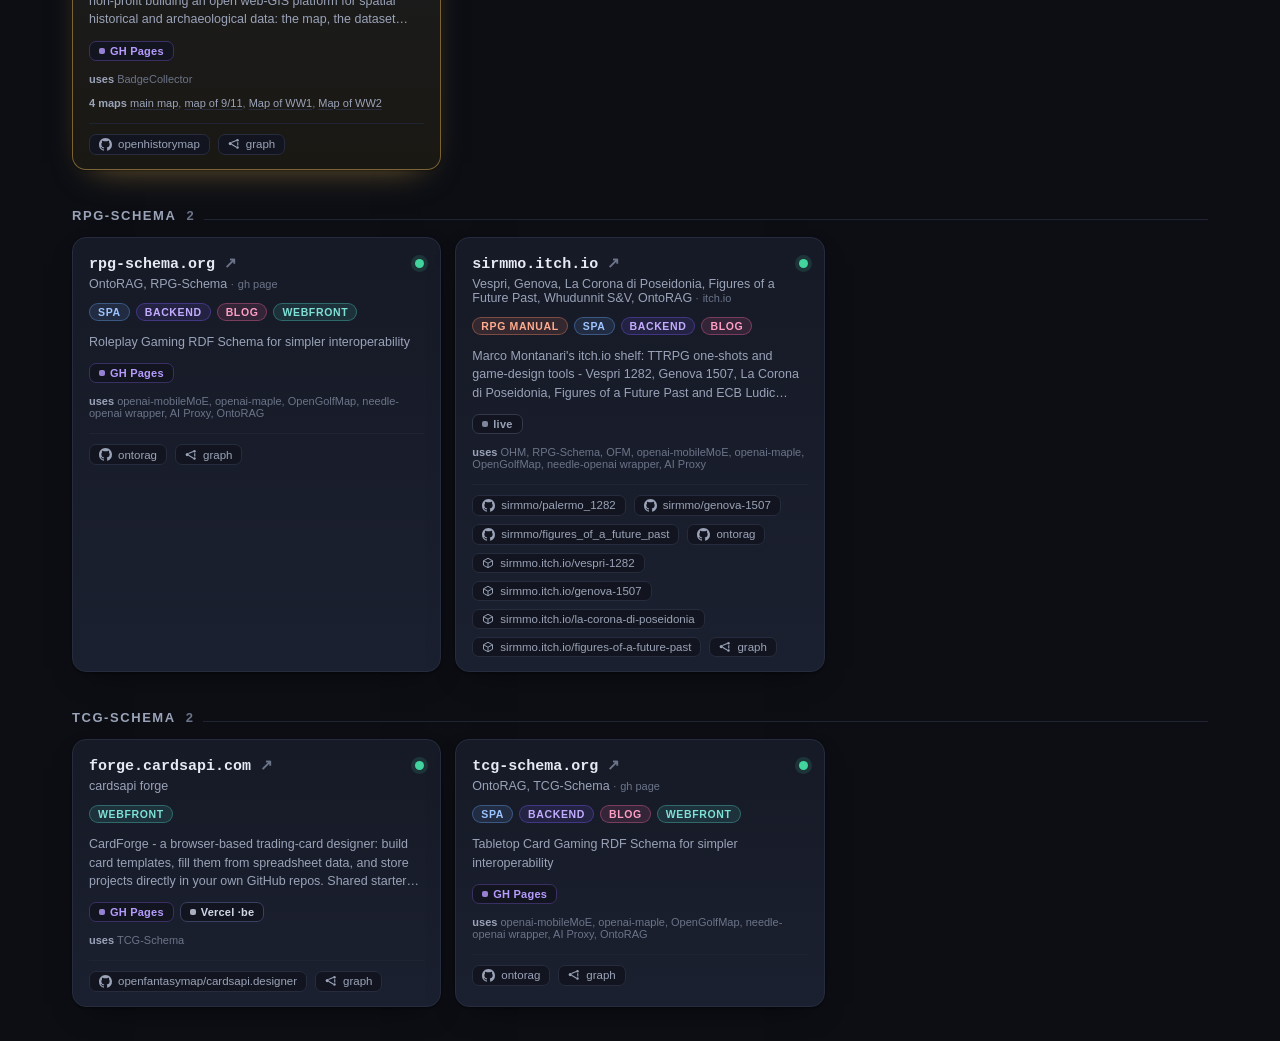
==== commit 3923a9ff: "chore: refresh deployed-projects snapshot" ====
--- a/index.html
+++ b/index.html
@@ -512,7 +512,7 @@
     "description": "",
     "forward": "",
     "attention": "ok",
-    "featured": ""
+    "featured": "yes"
   },
   {
     "name": "",
@@ -526,6 +526,19 @@
     "forward": "",
     "attention": "ok",
     "featured": ""
+  },
+  {
+    "name": "",
+    "domain": "https://ingmmo.com/opentactics",
+    "ecosystem": "Gaming Demo",
+    "service": "OpenTactics",
+    "be": "",
+    "fe": "GH Pages",
+    "others": "",
+    "description": "",
+    "forward": "",
+    "attention": "ok",
+    "featured": "yes"
   },
   {
     "name": "",
@@ -2315,6 +2328,16 @@
   },
   {
     "name": "Pachino64",
+    "type": "SPA",
+    "subtype": "",
+    "package": "",
+    "ecosystem": "Gaming Demo",
+    "uses": "",
+    "repo": "",
+    "description": ""
+  },
+  {
+    "name": "OpenTactics",
     "type": "SPA",
     "subtype": "",
     "package": "",
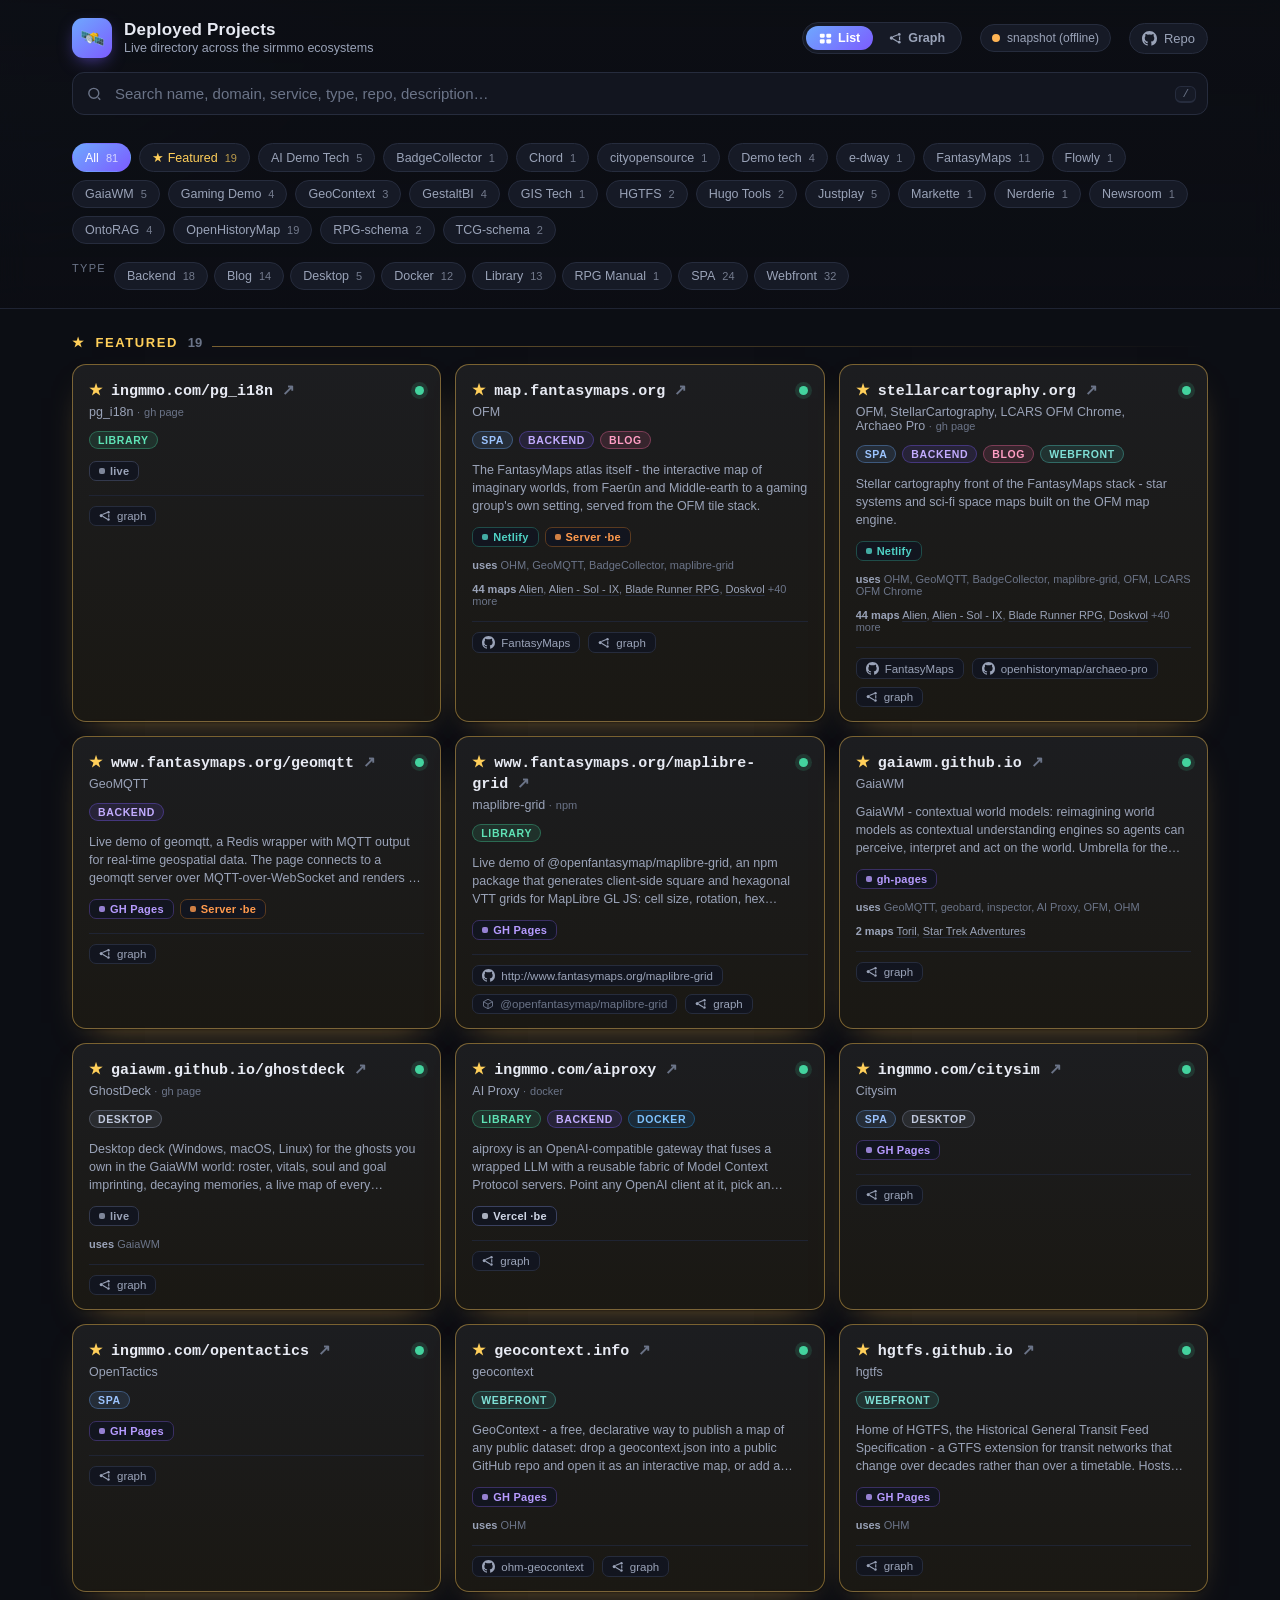
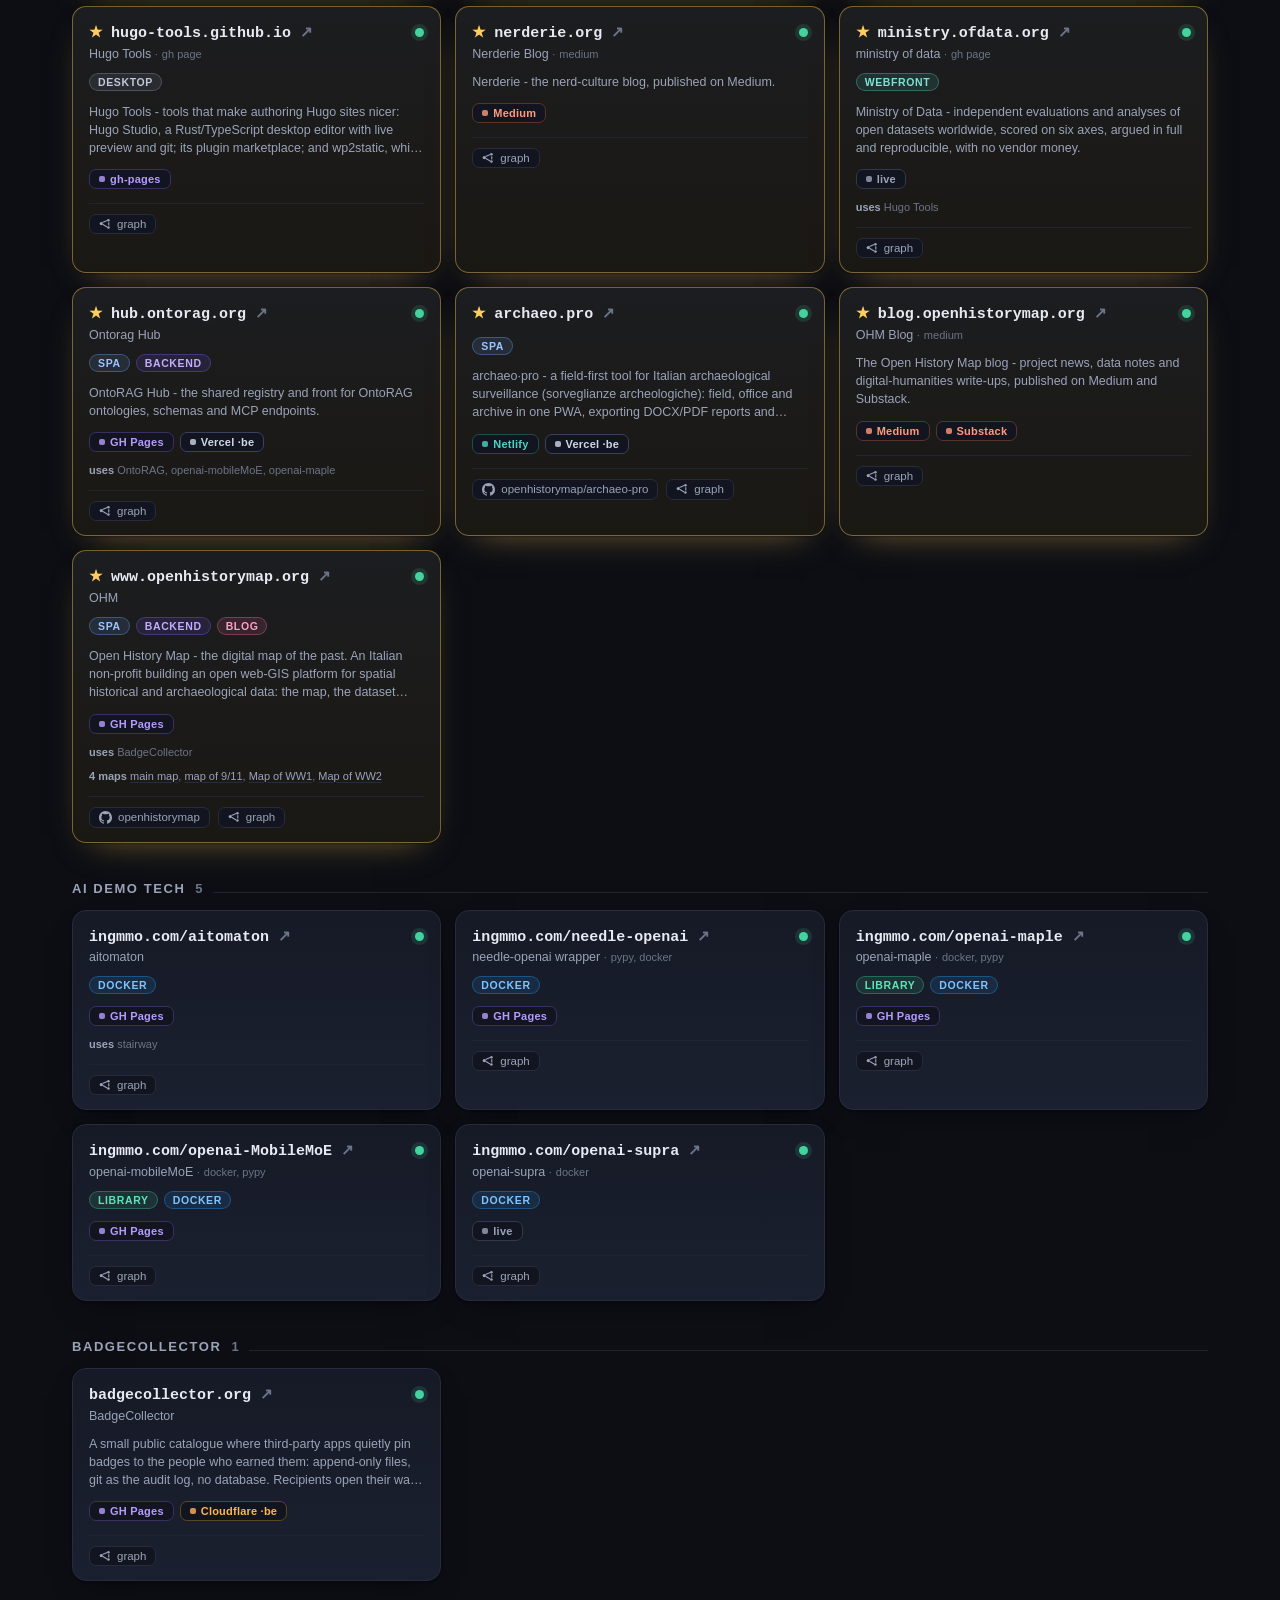
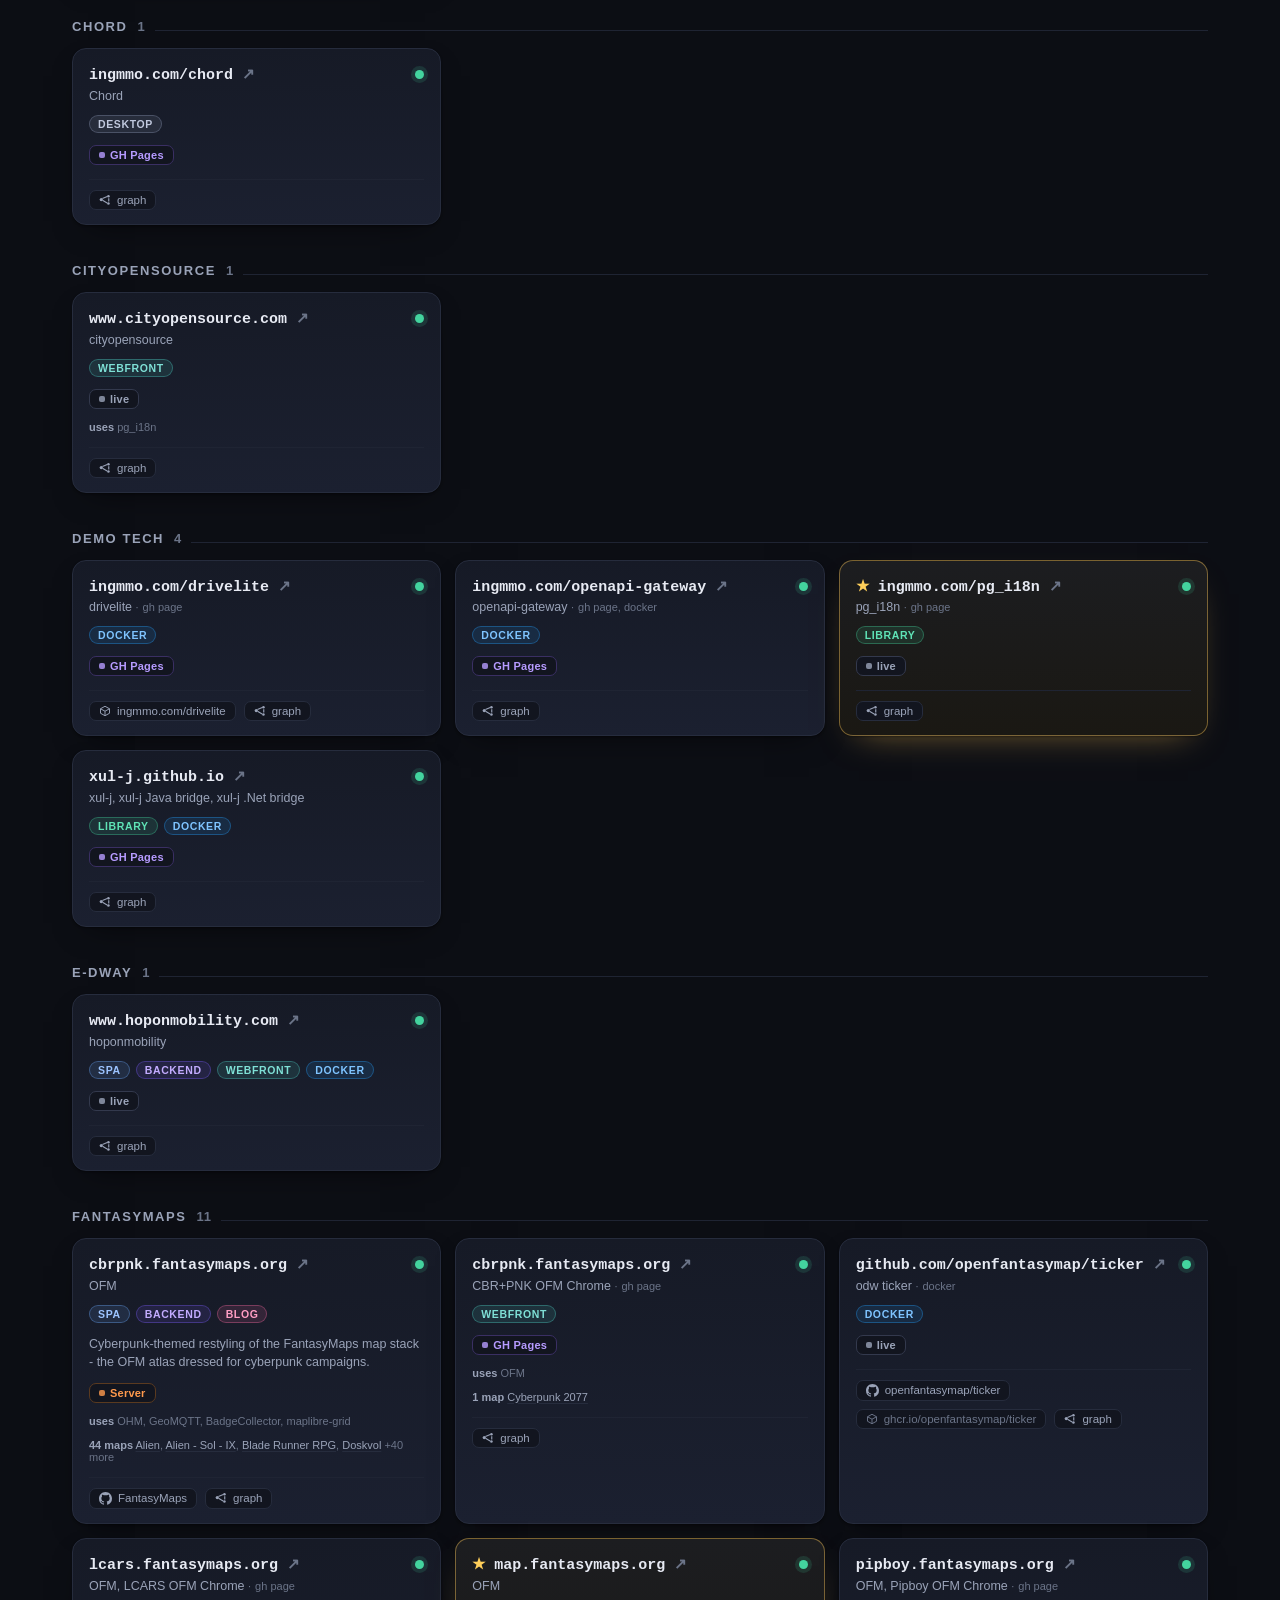
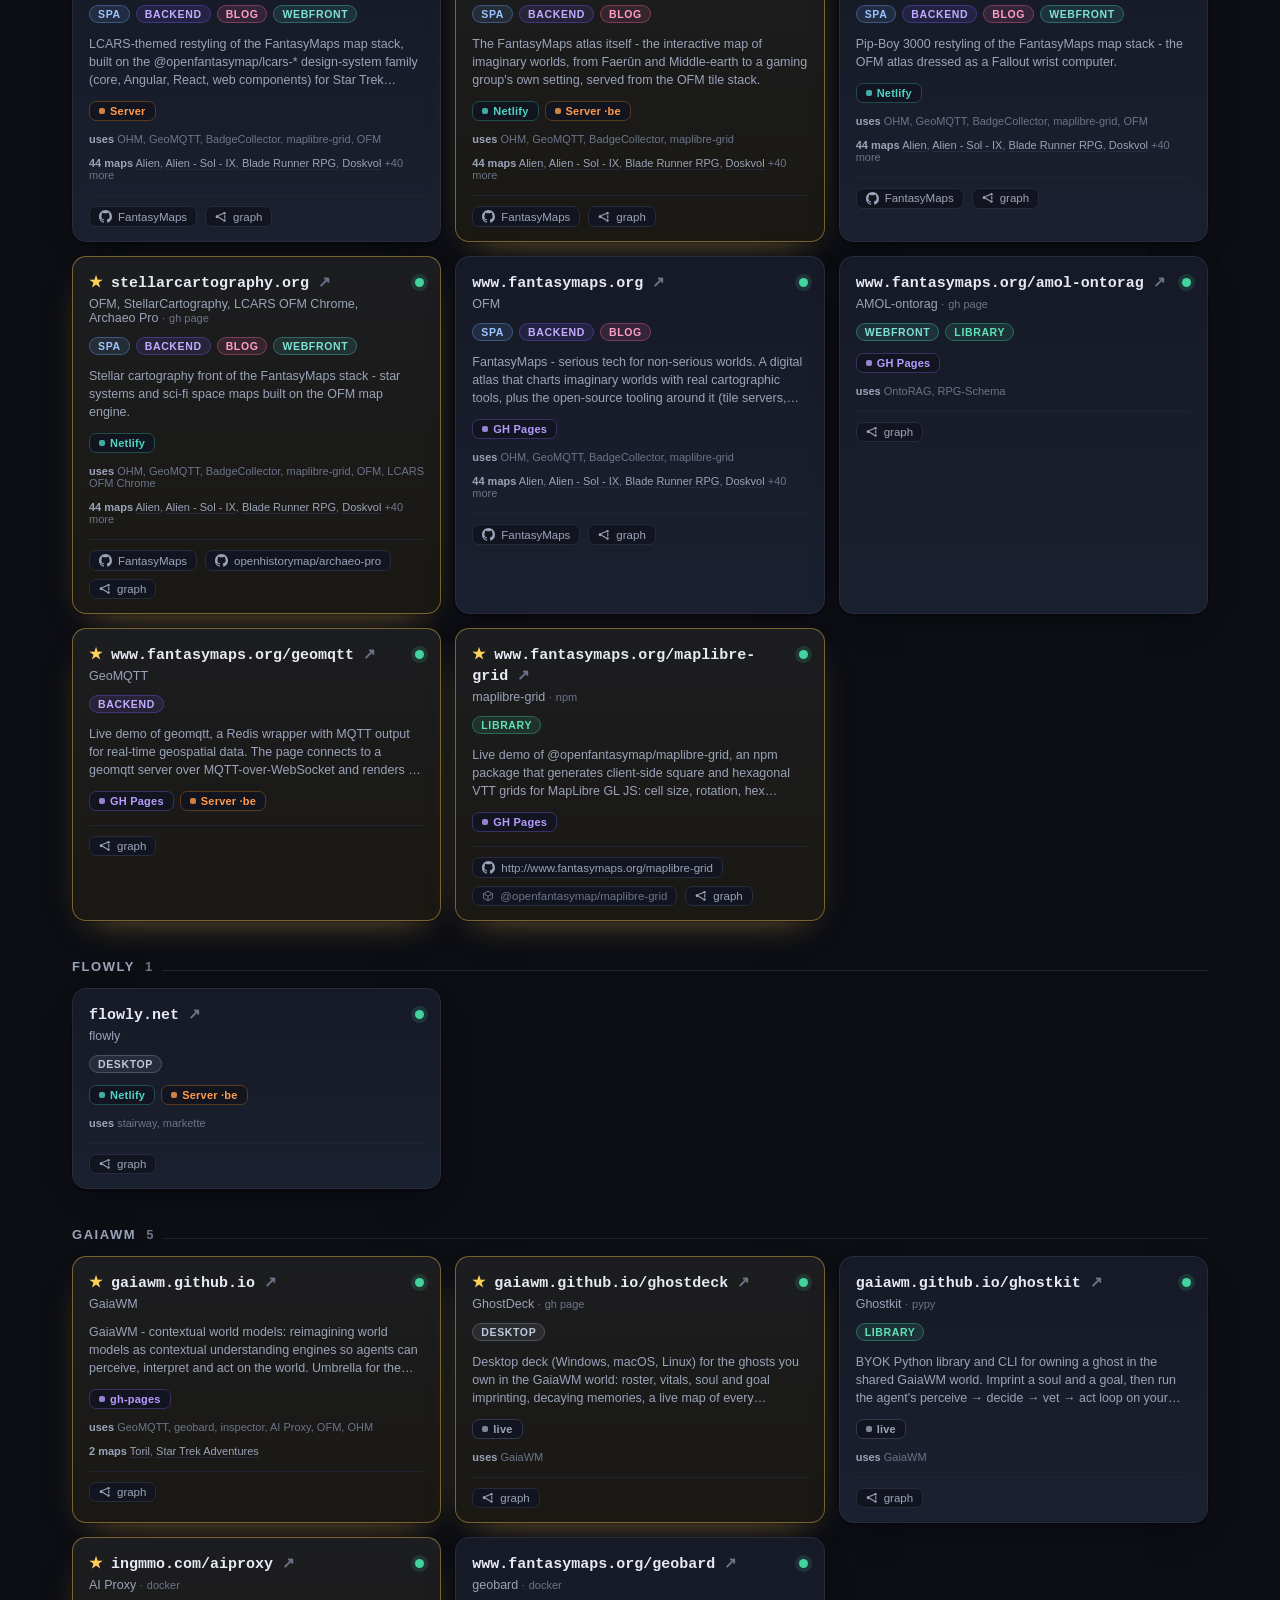
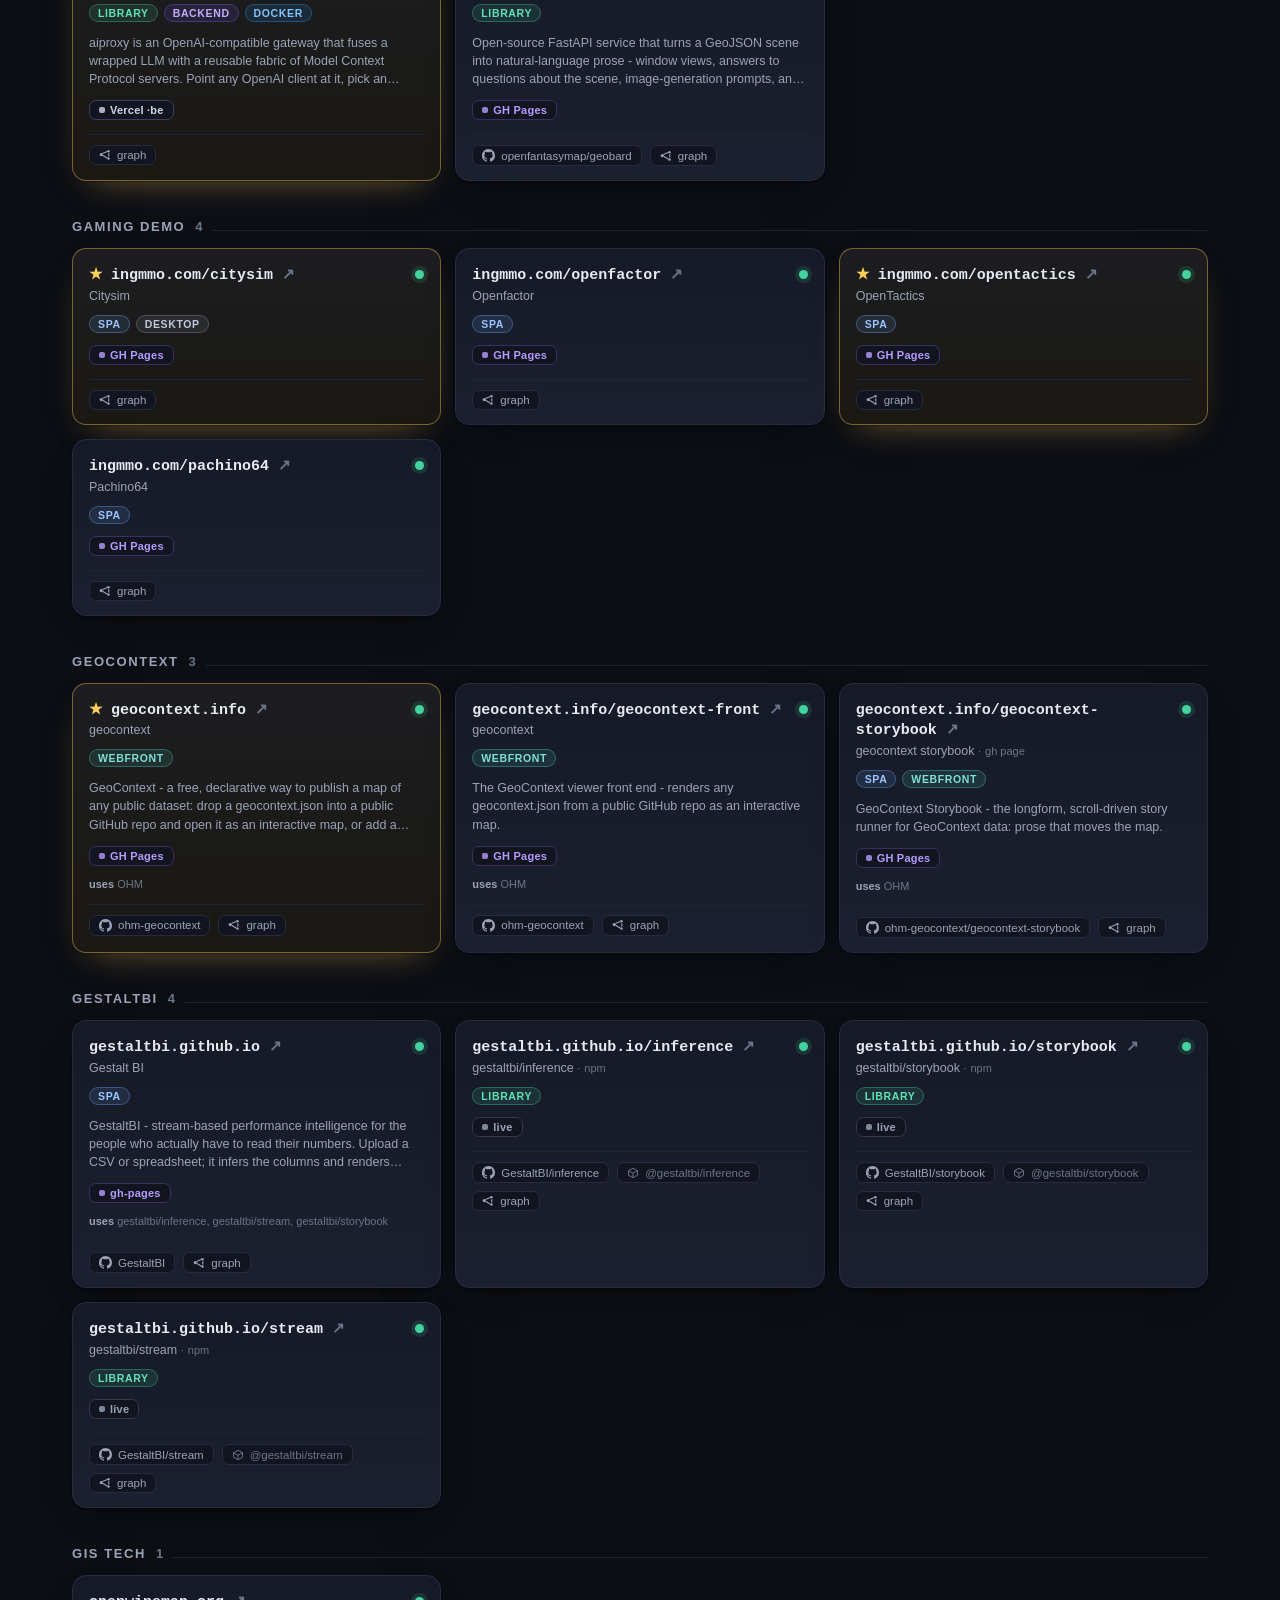
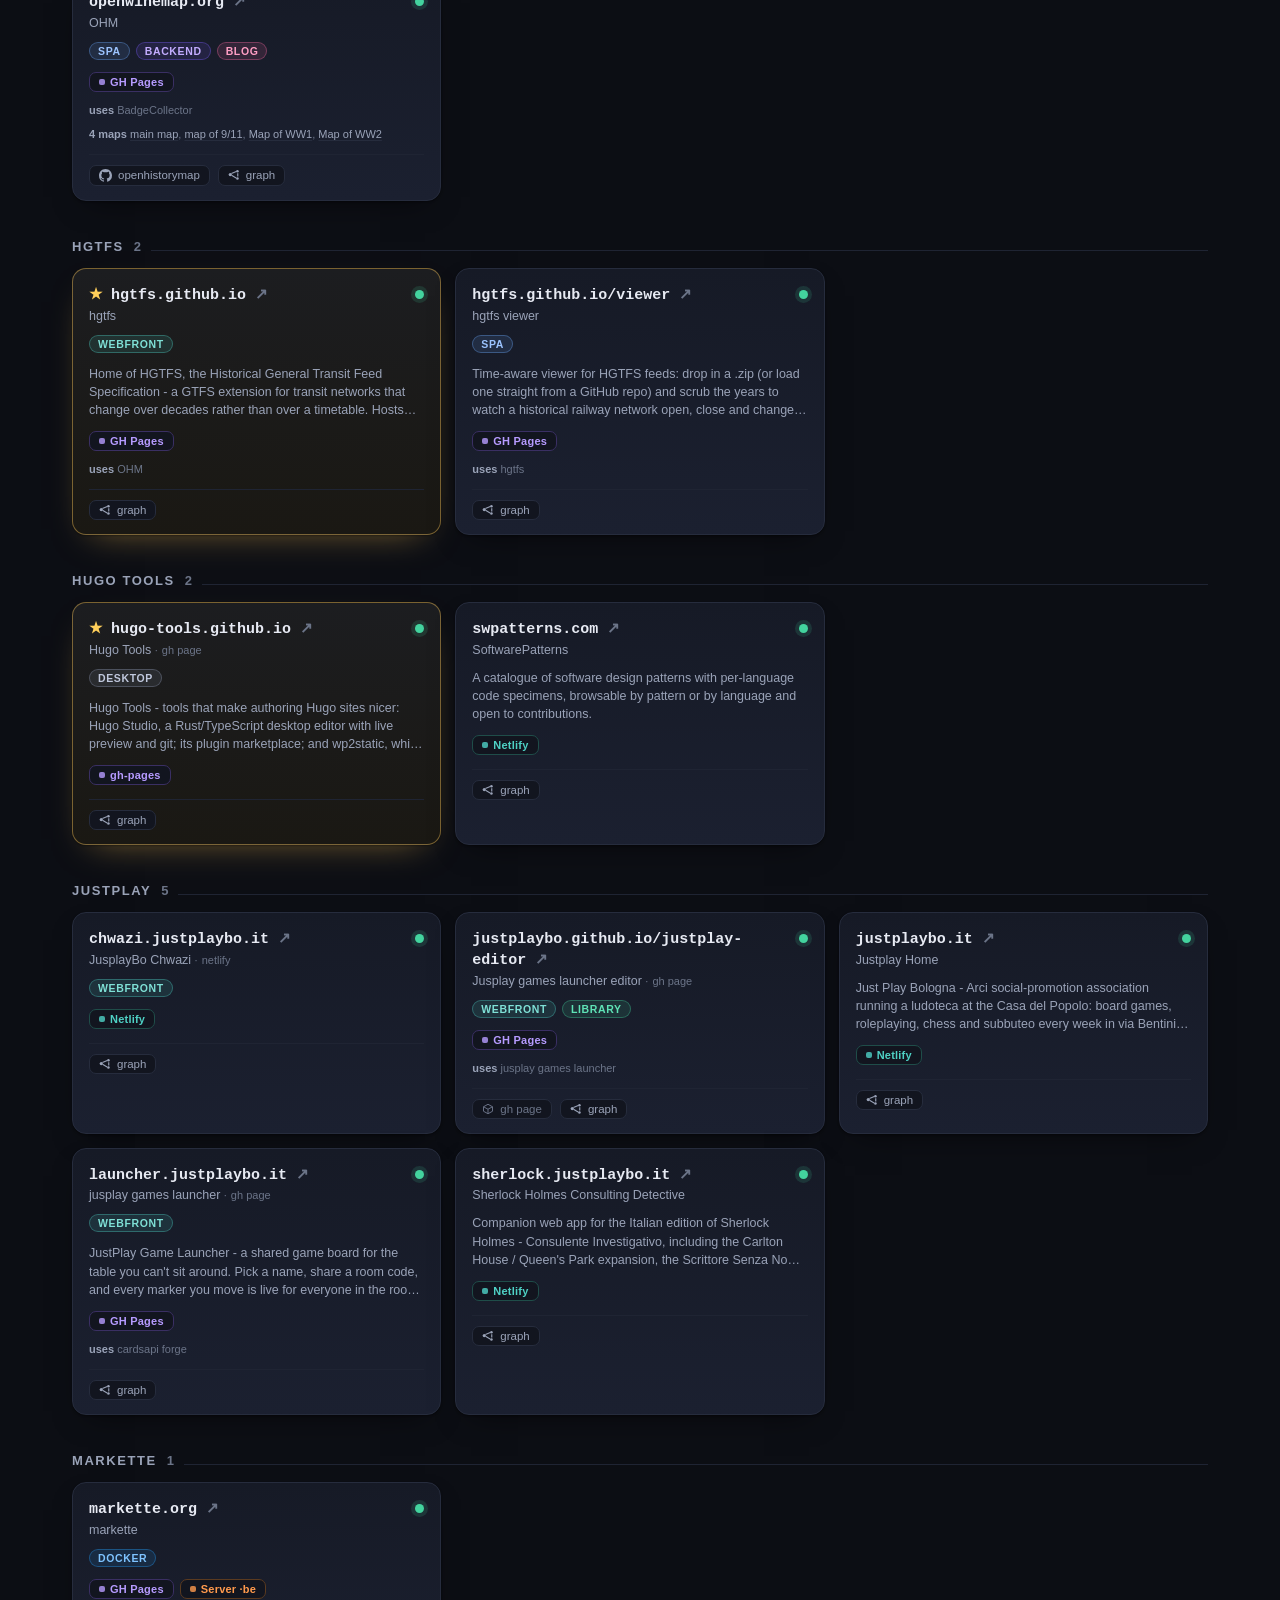
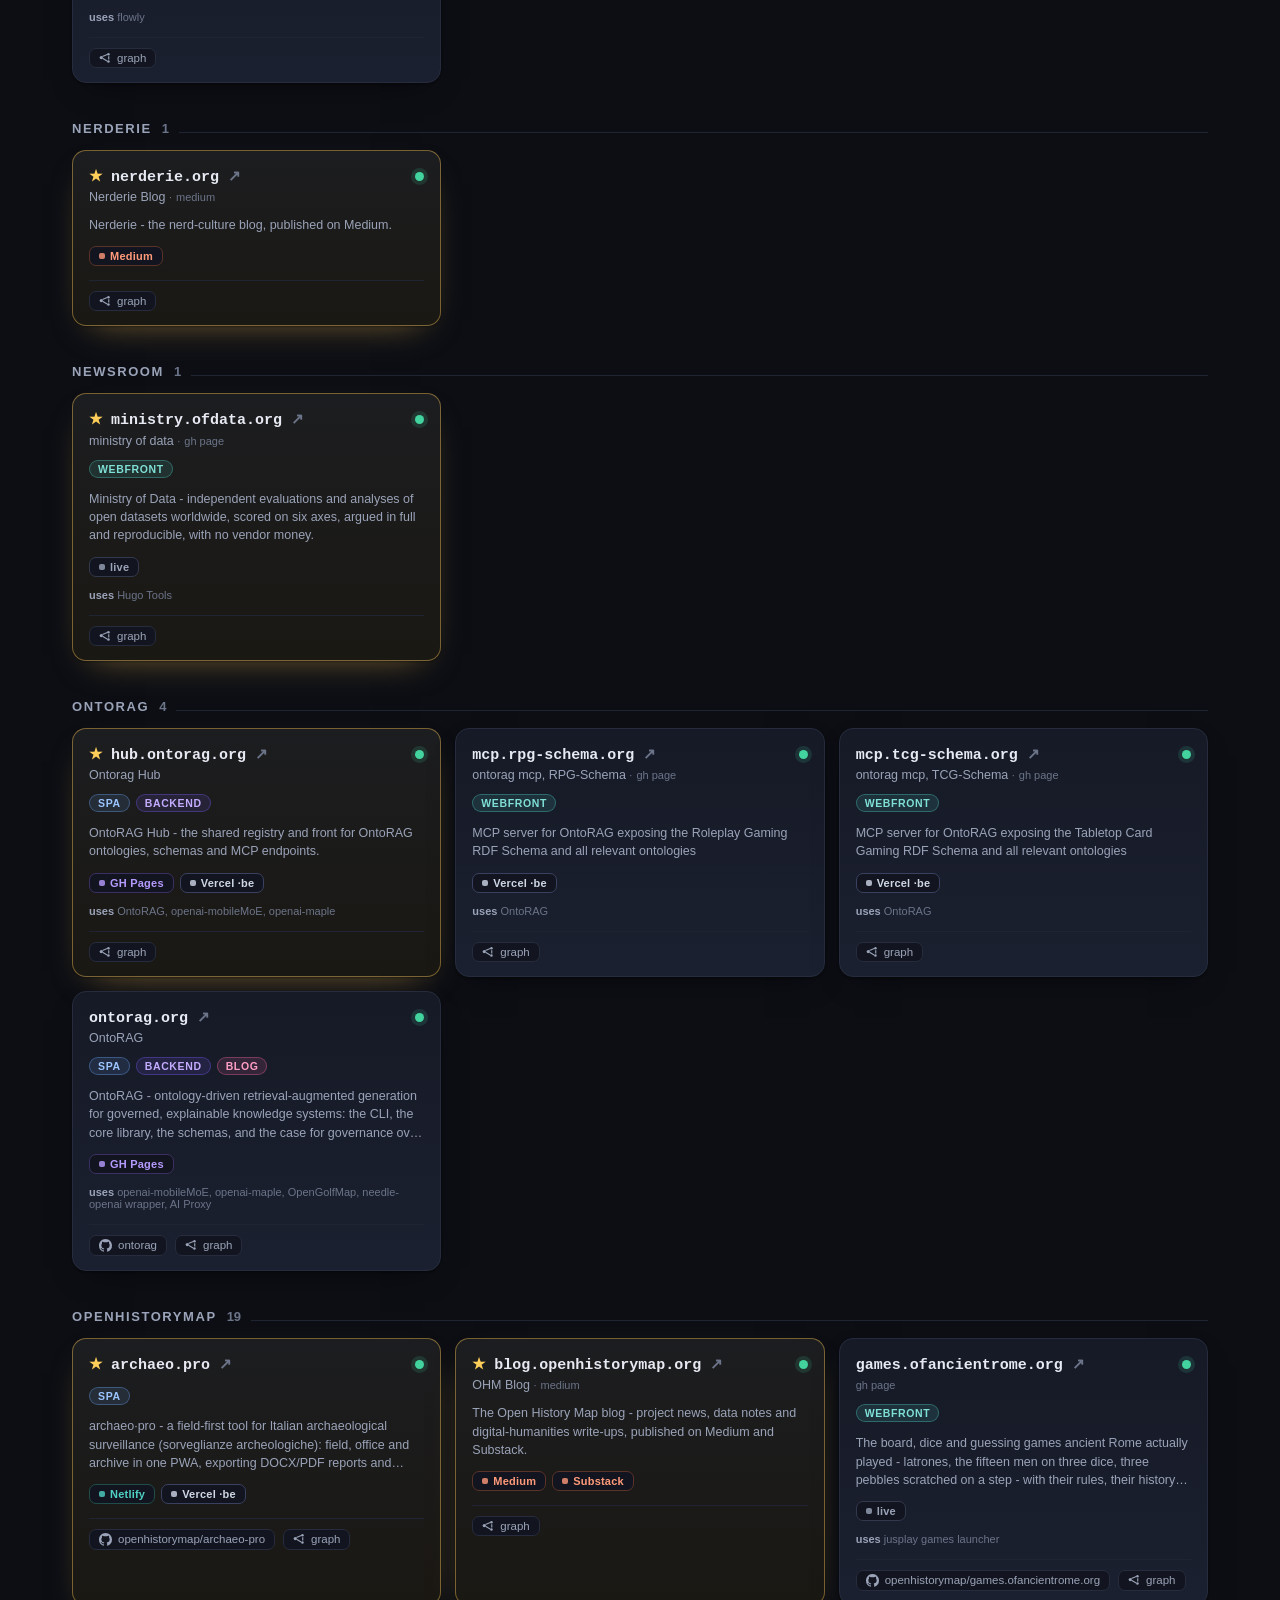
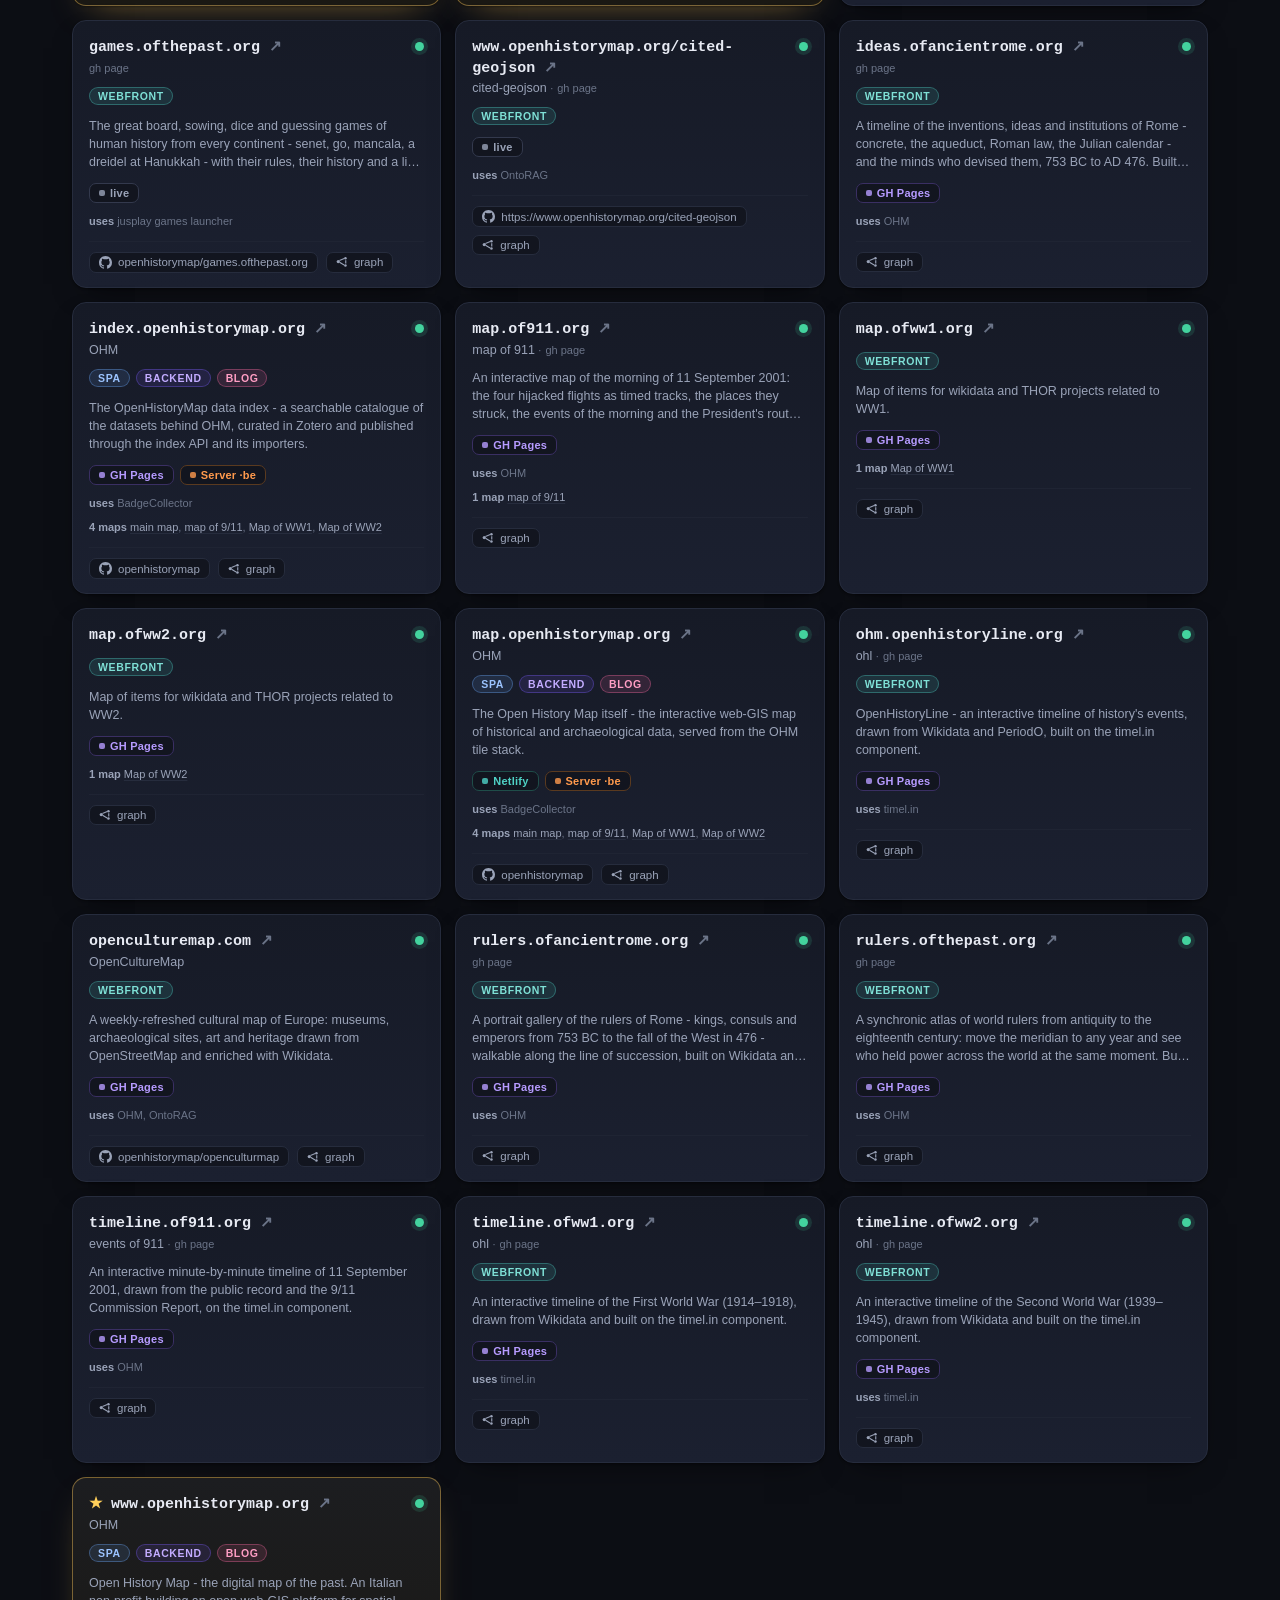
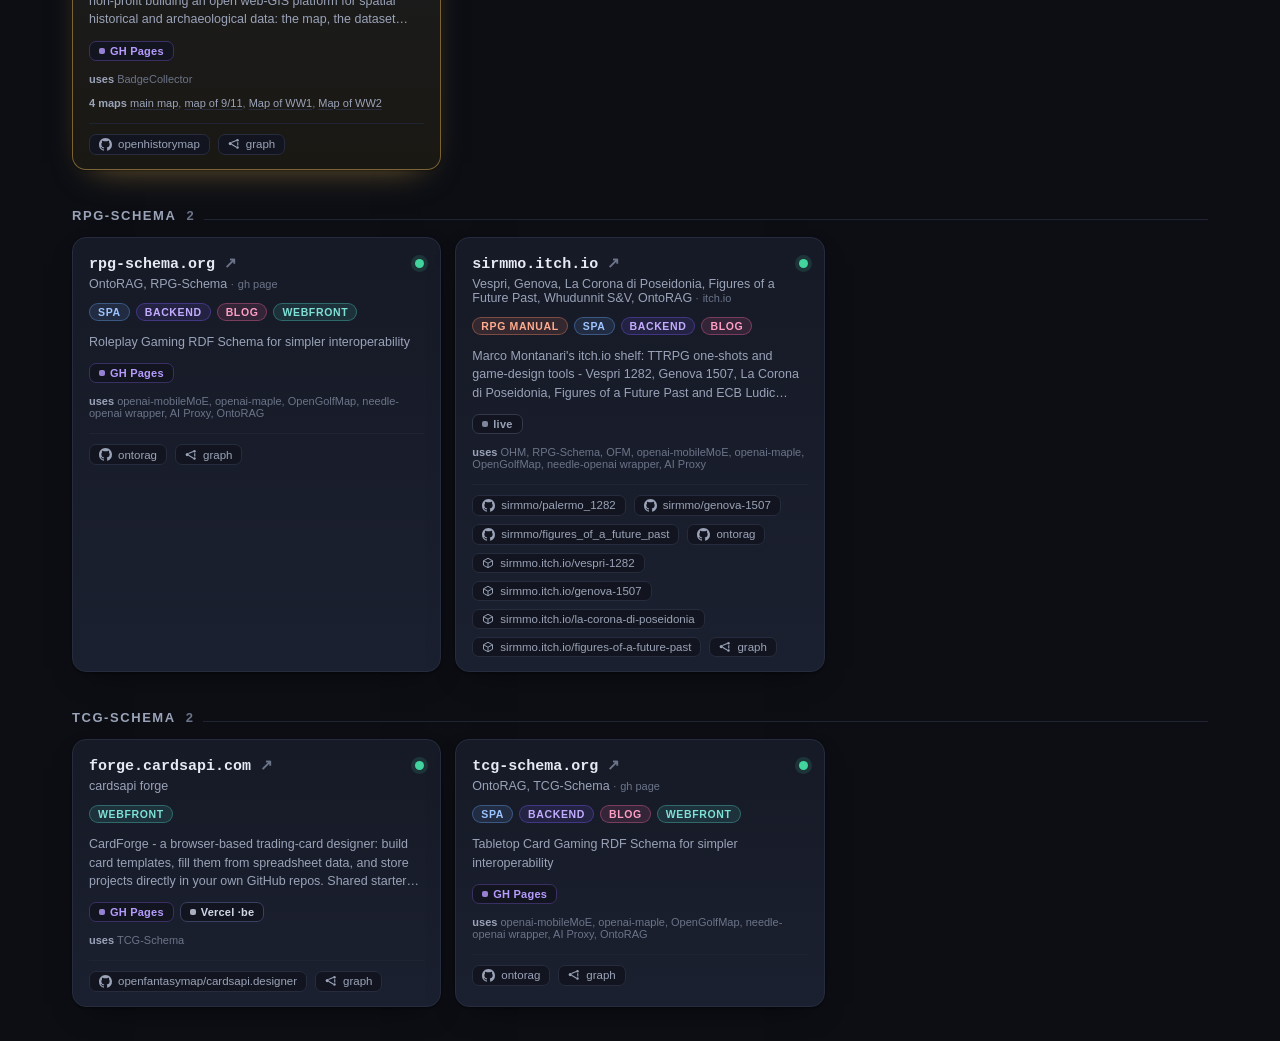
==== commit 1b1b55cb: "chore: refresh deployed-projects snapshot" ====
--- a/index.html
+++ b/index.html
@@ -507,7 +507,7 @@
     "ecosystem": "Gaming Demo",
     "service": "Citysim",
     "be": "",
-    "fe": "",
+    "fe": "GH Pages",
     "others": "",
     "description": "",
     "forward": "",
@@ -520,7 +520,7 @@
     "ecosystem": "Gaming Demo",
     "service": "Openfactor",
     "be": "",
-    "fe": "",
+    "fe": "GH Pages",
     "others": "",
     "description": "",
     "forward": "",
@@ -546,7 +546,7 @@
     "ecosystem": "Gaming Demo",
     "service": "Pachino64",
     "be": "",
-    "fe": "",
+    "fe": "GH Pages",
     "others": "",
     "description": "",
     "forward": "",
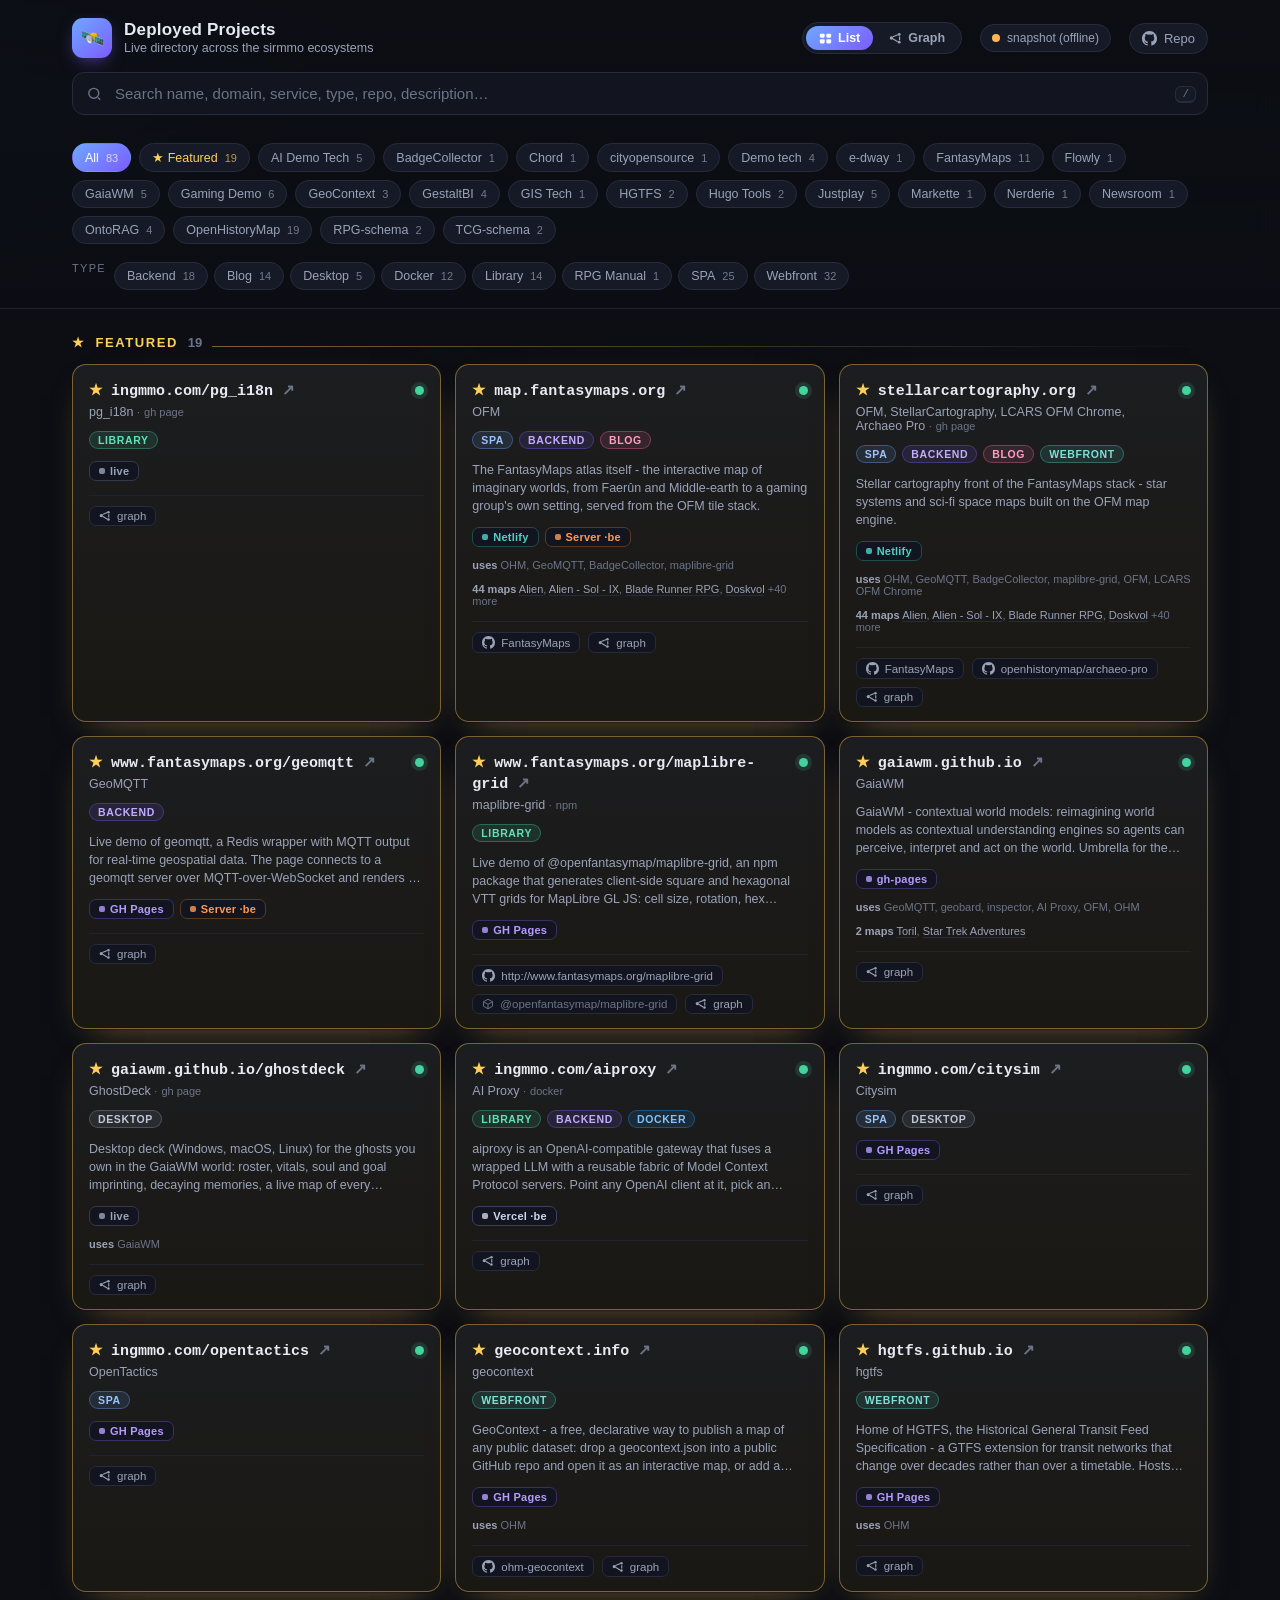
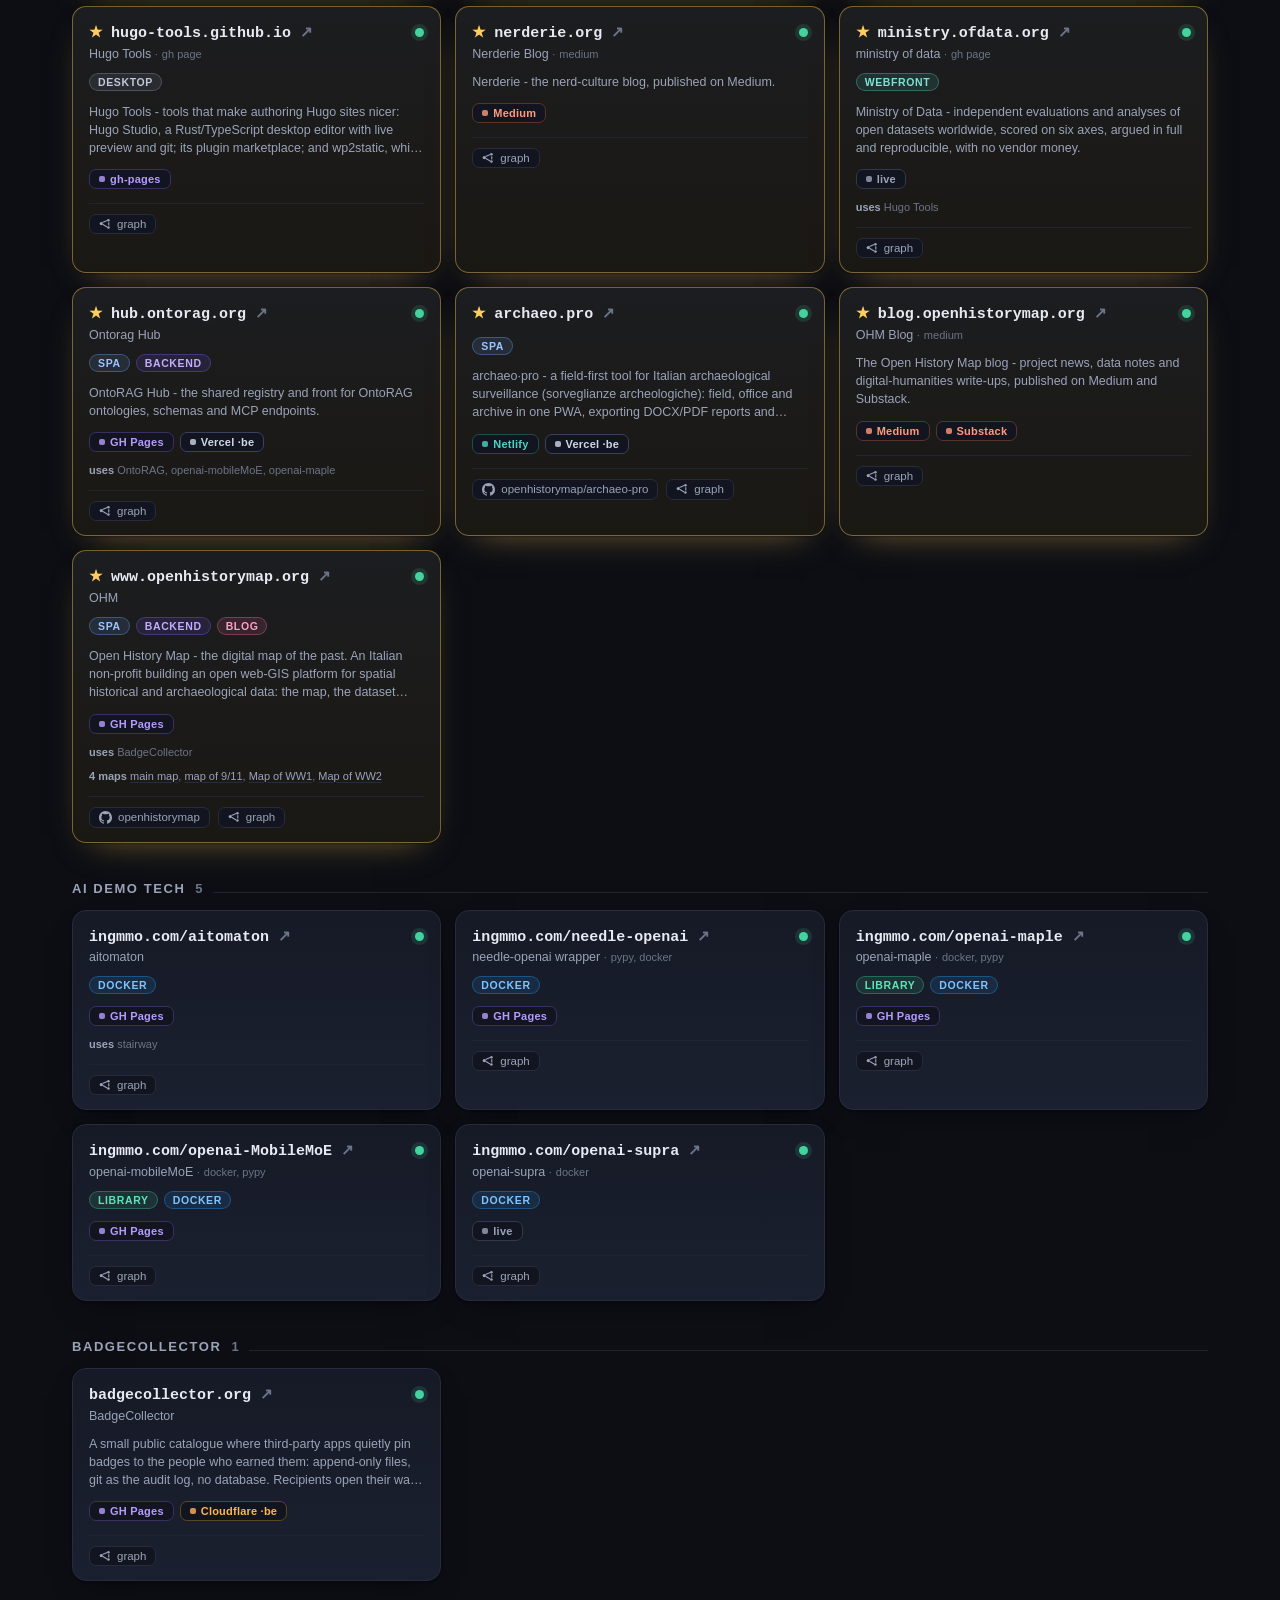
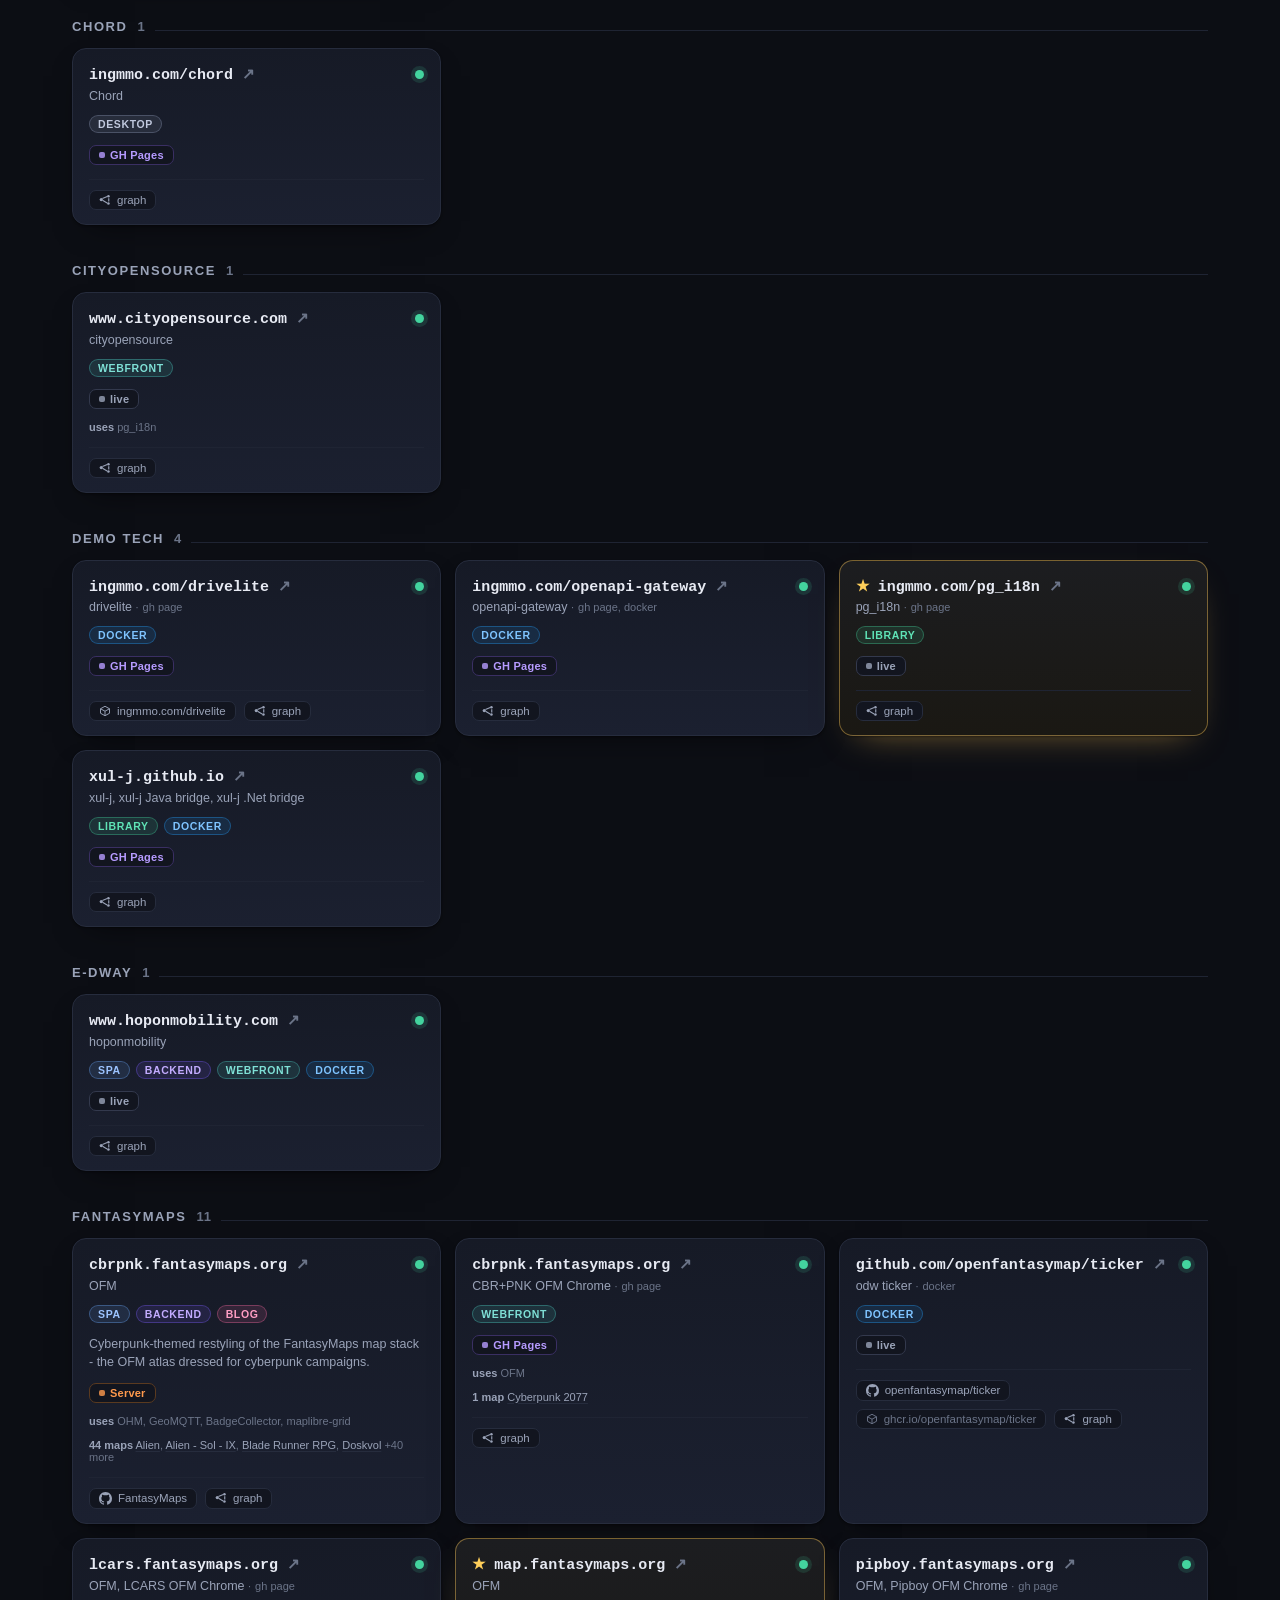
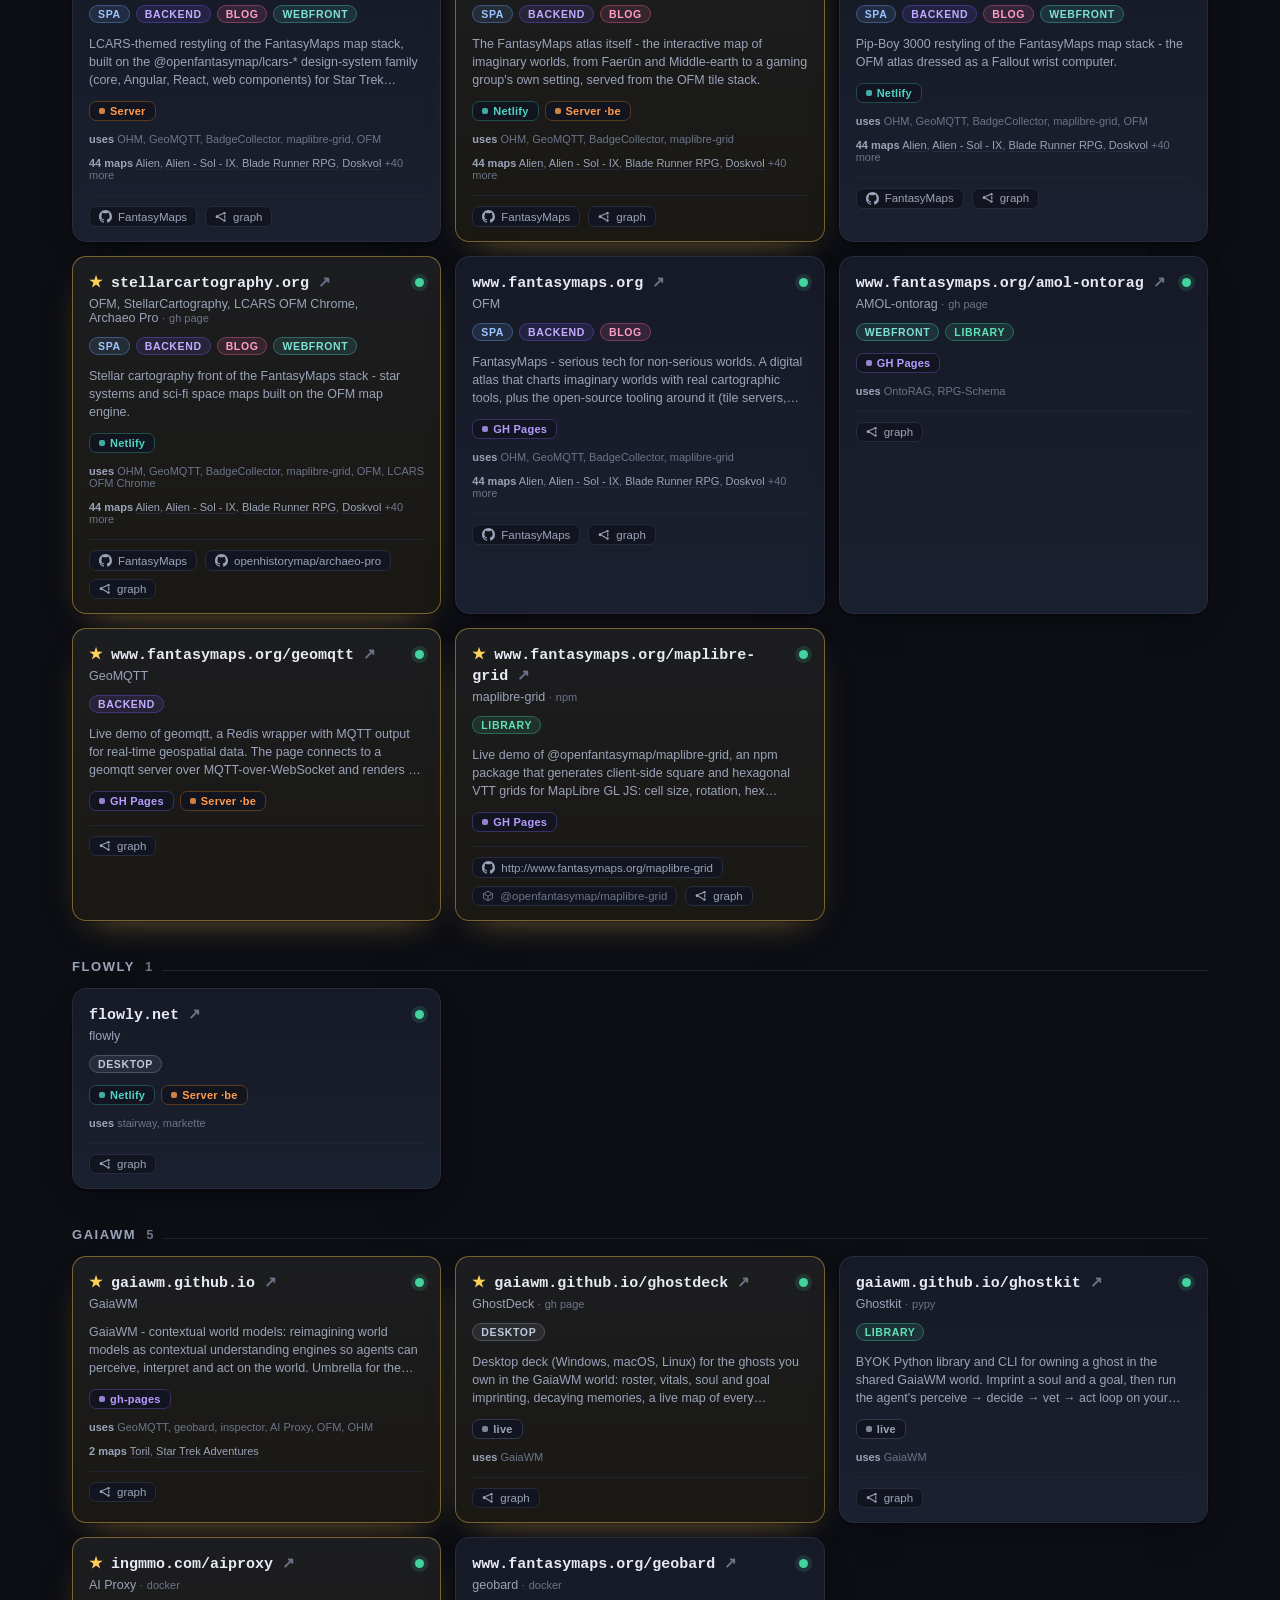
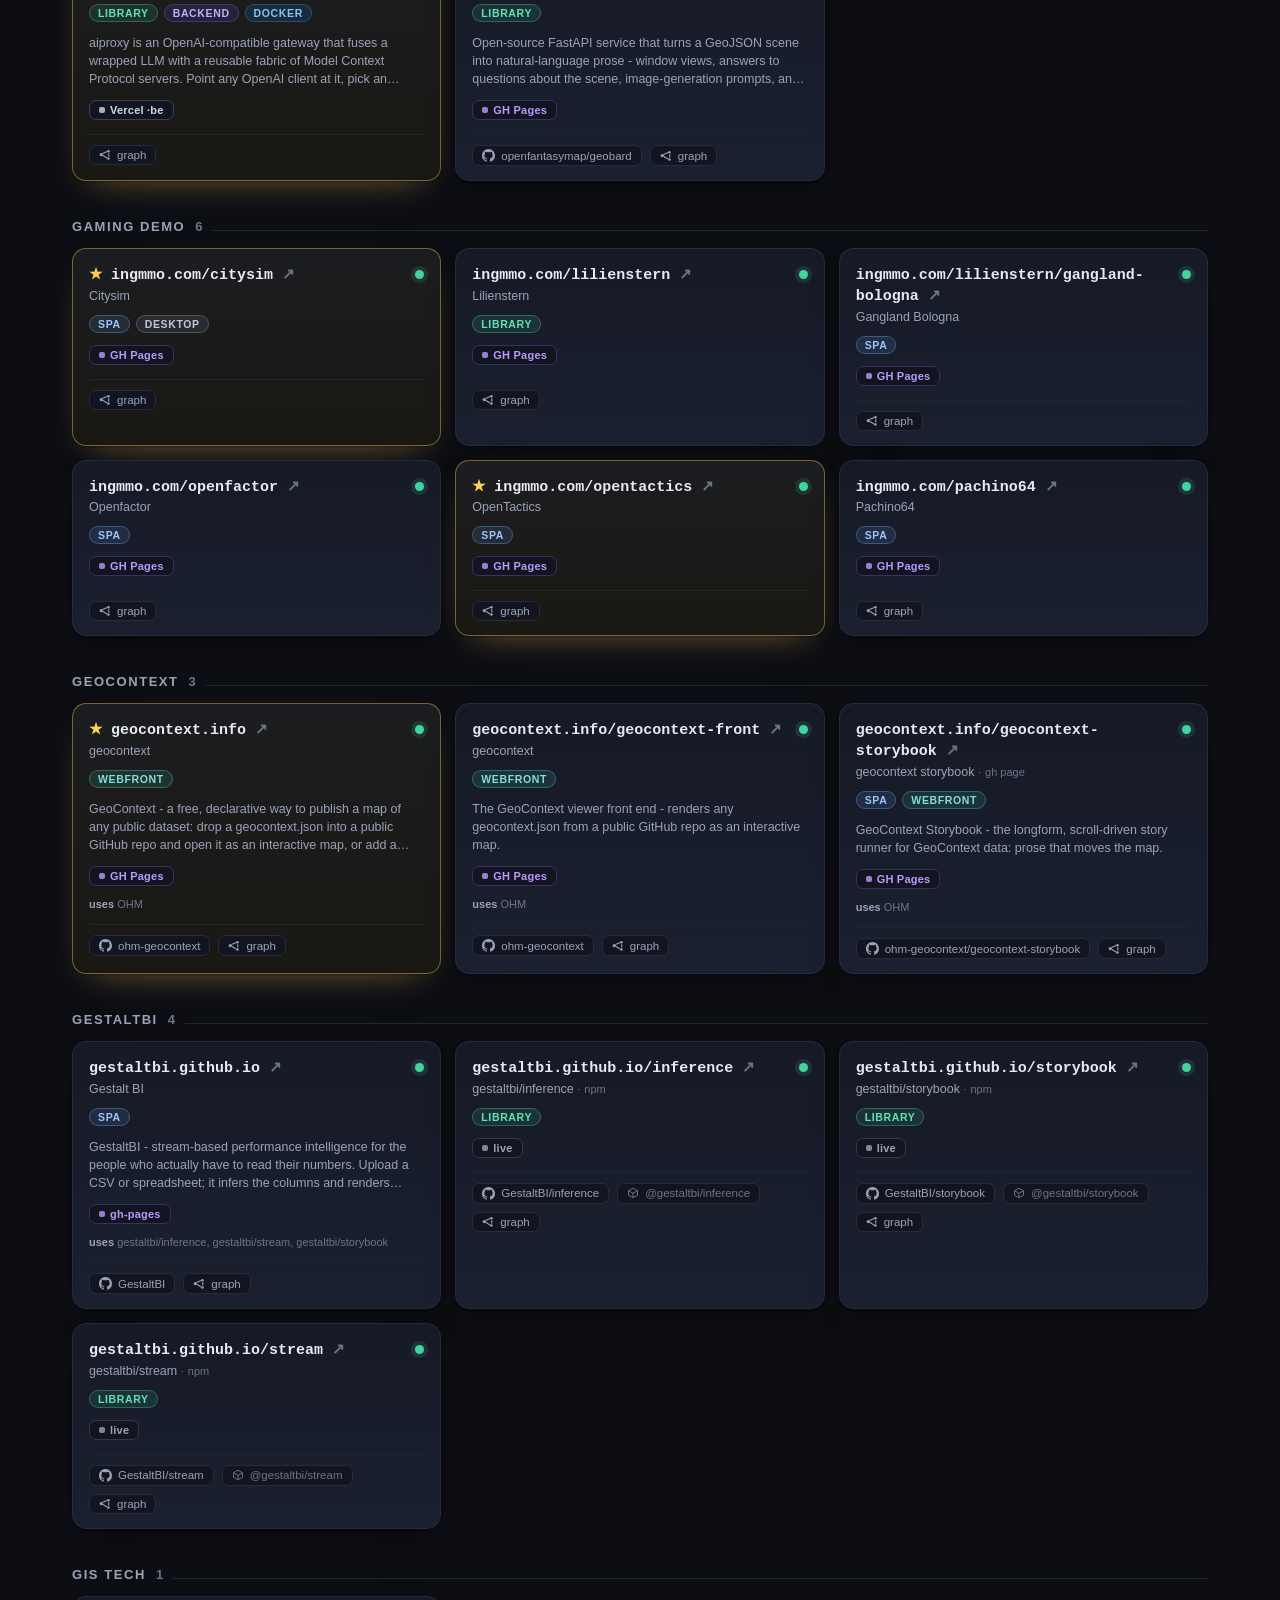
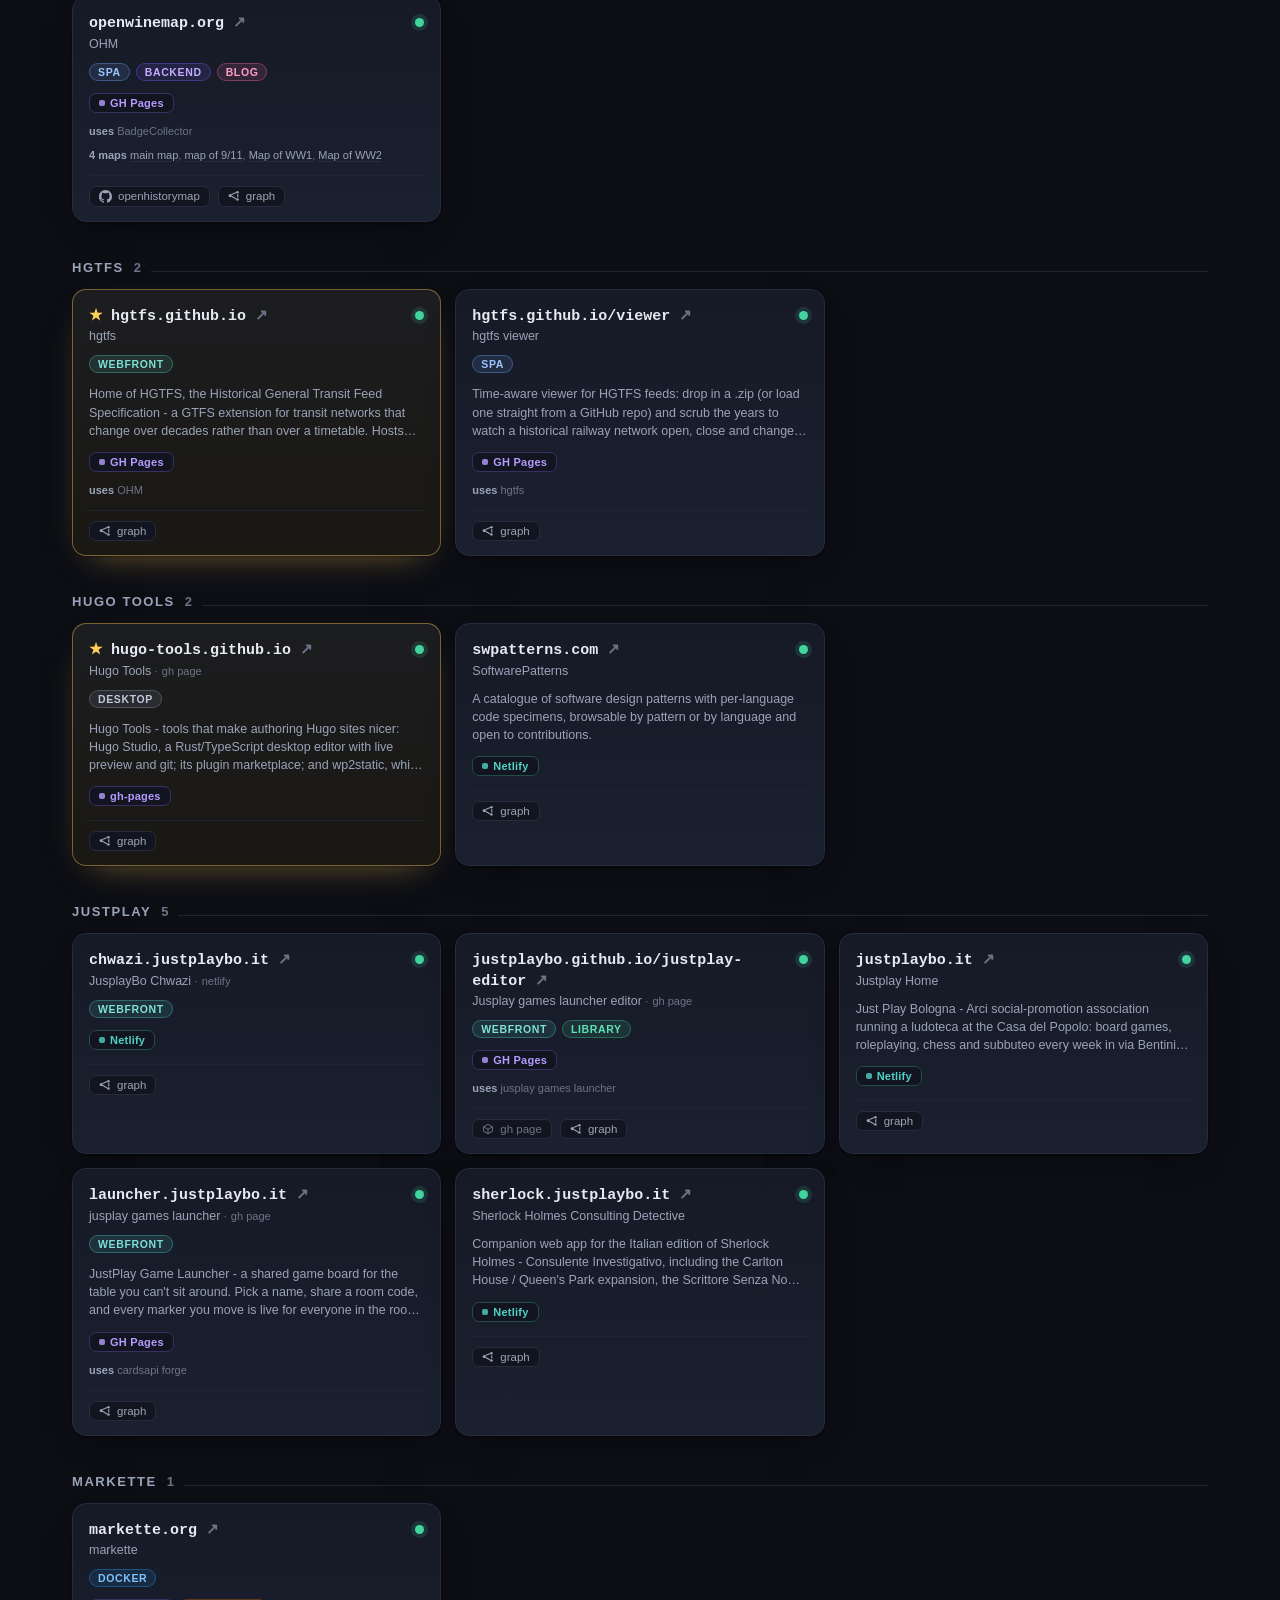
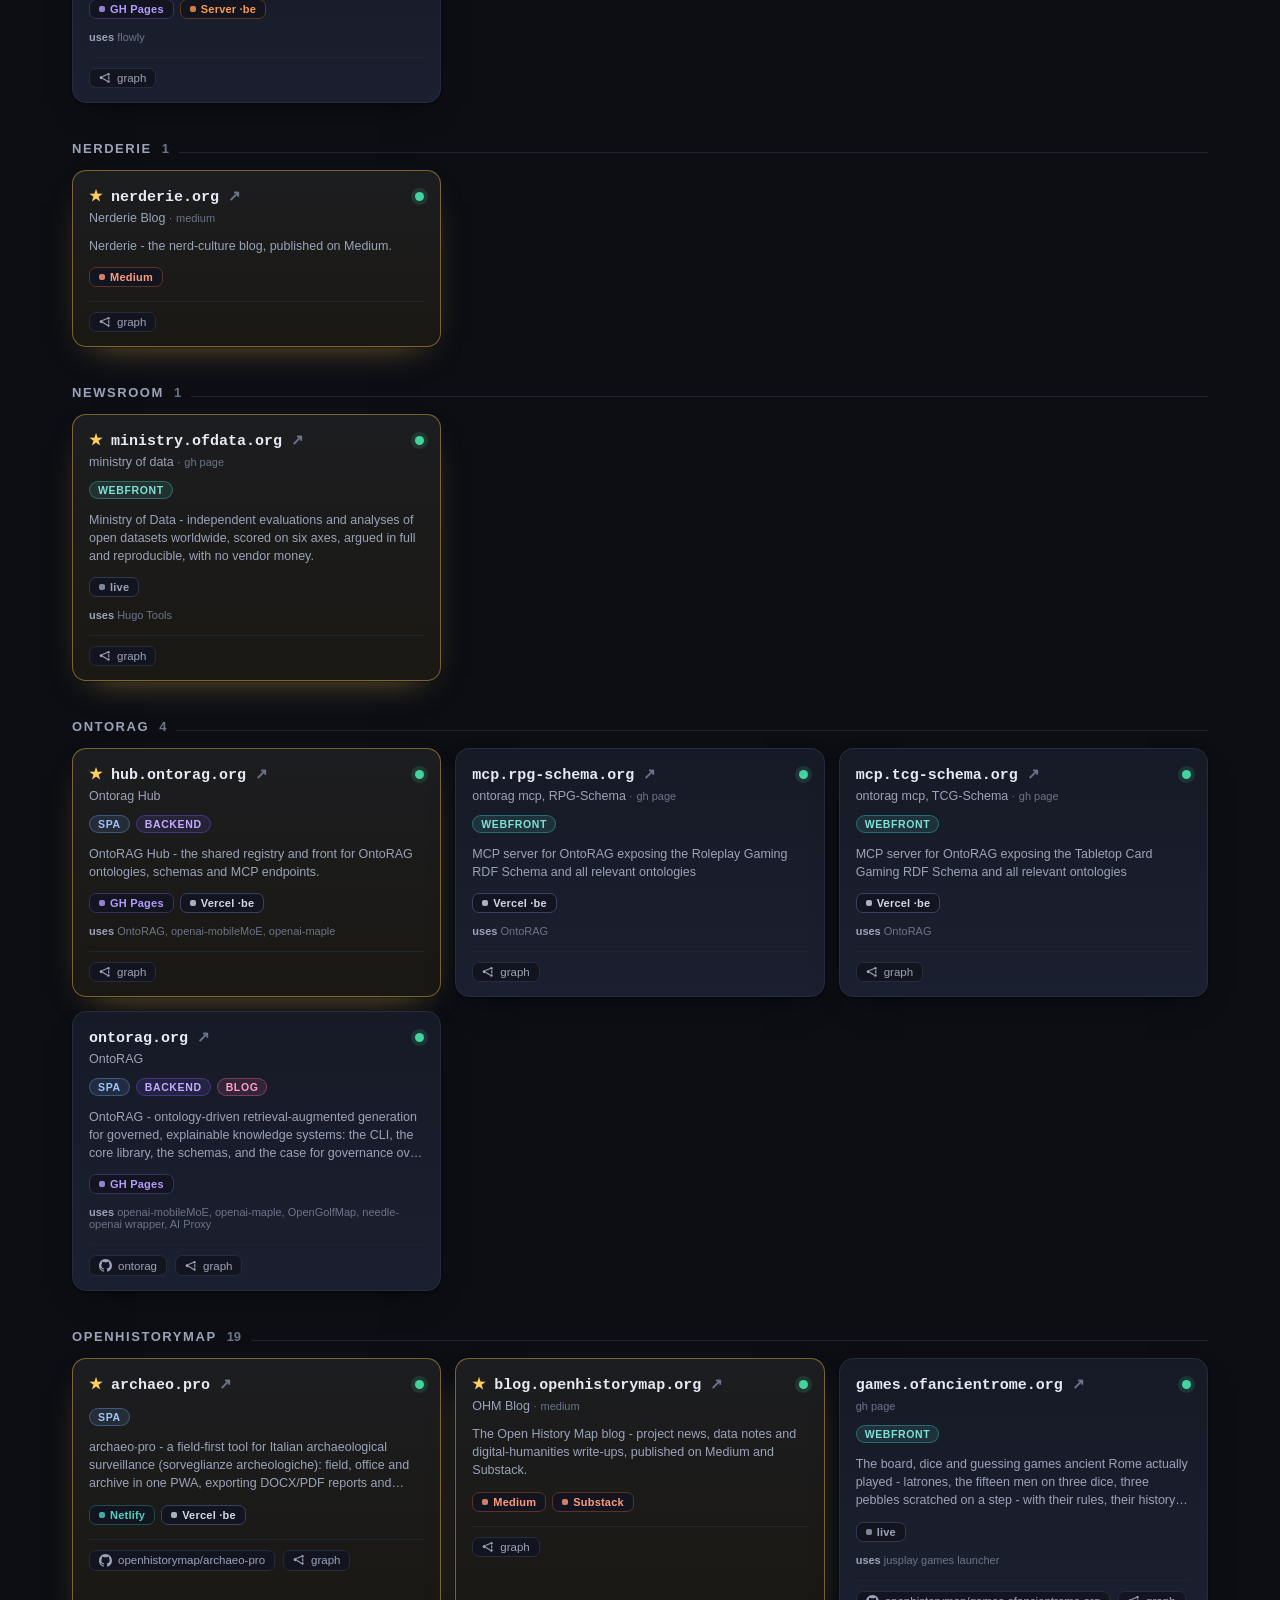
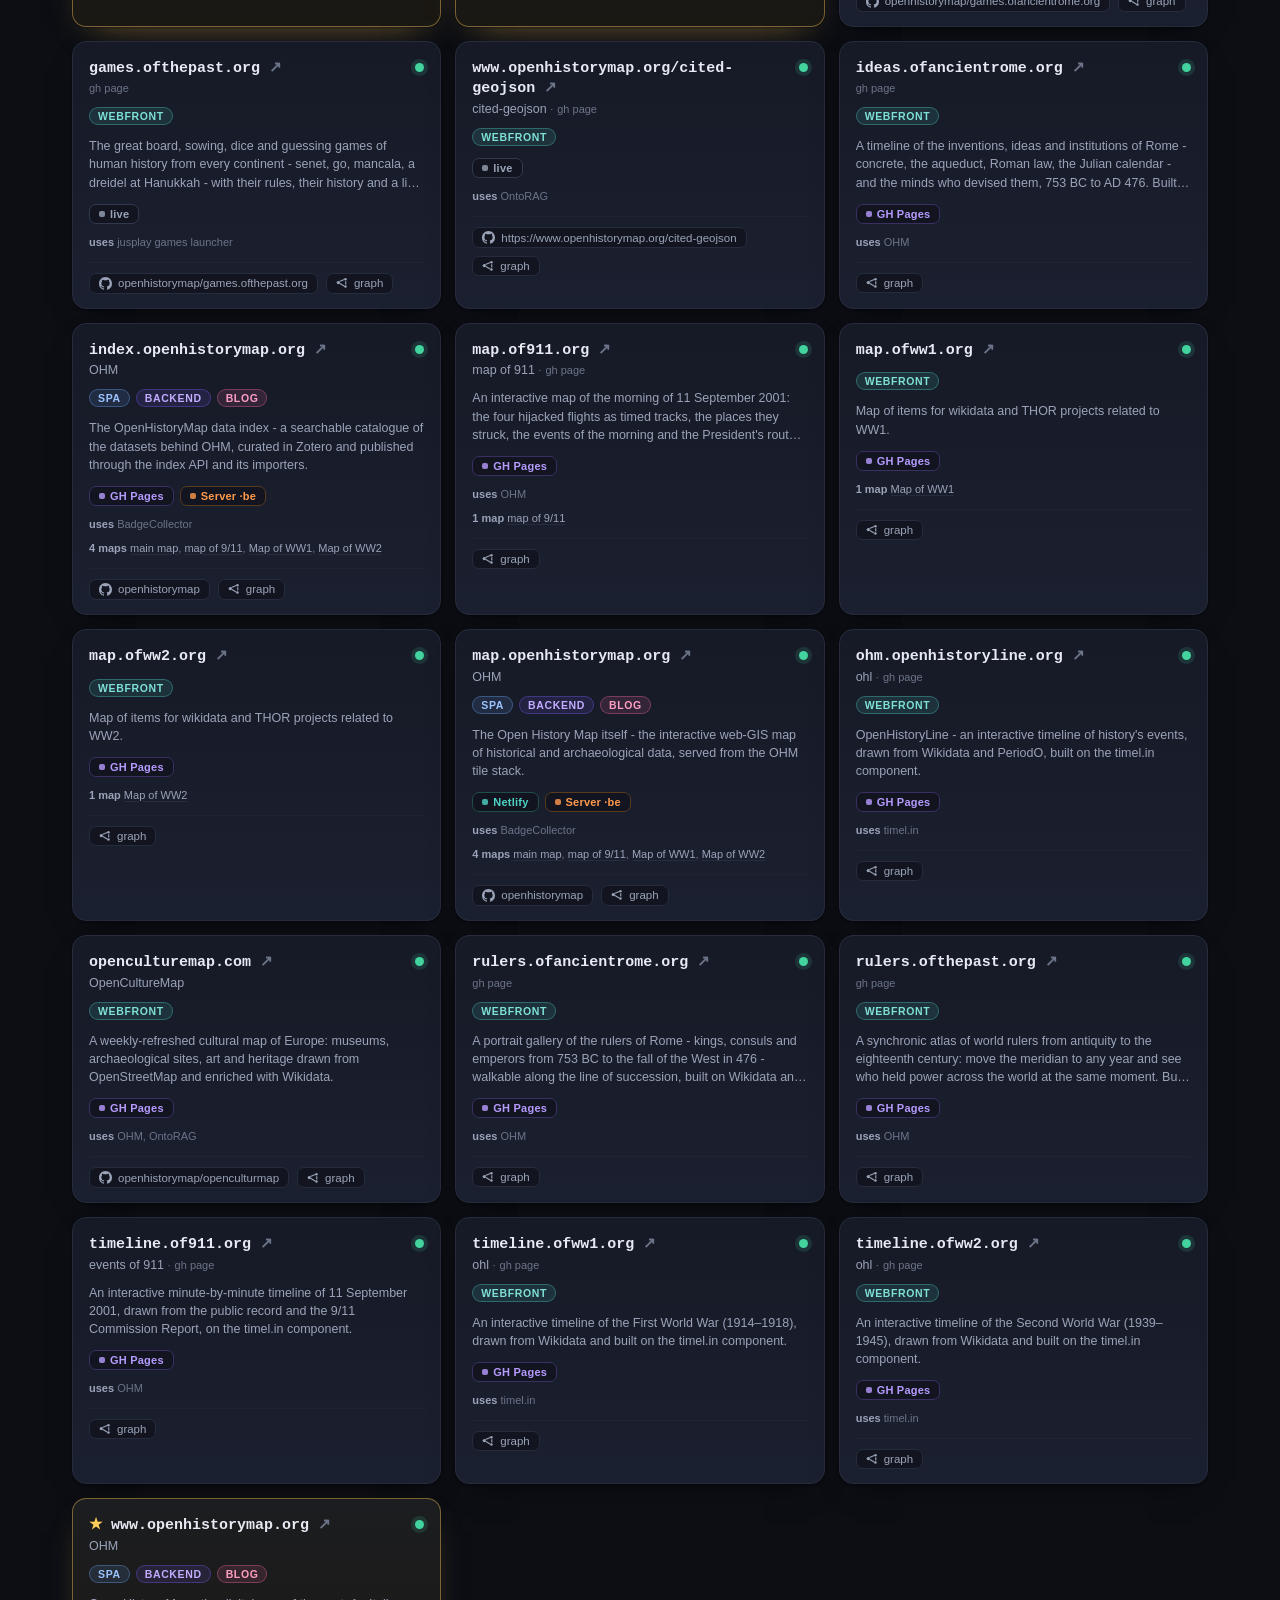
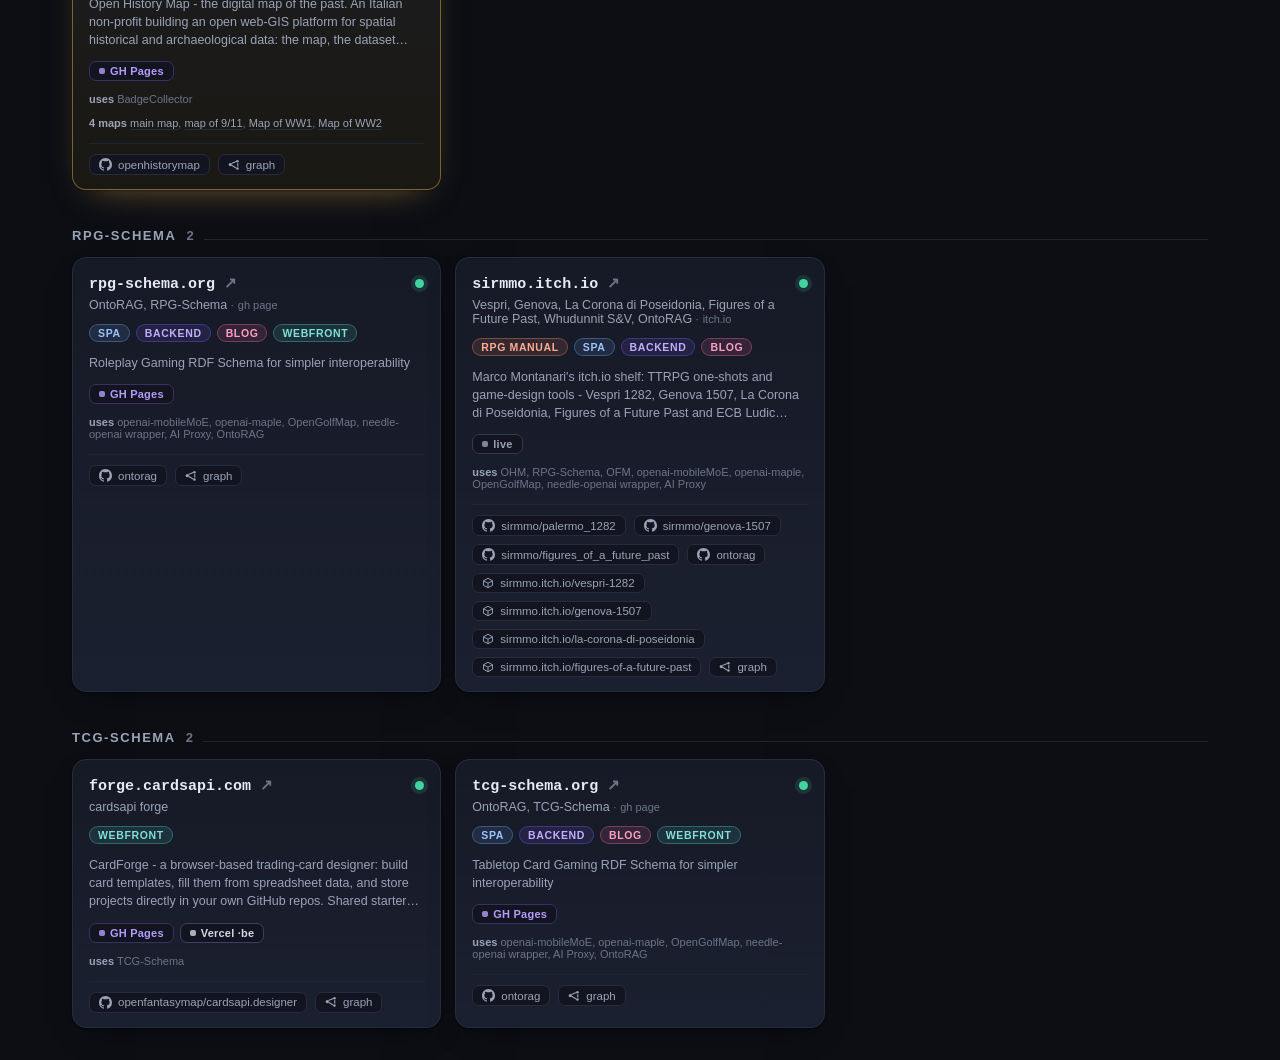
==== commit 72fda82c: "chore: refresh deployed-projects snapshot" ====
--- a/index.html
+++ b/index.html
@@ -516,6 +516,32 @@
   },
   {
     "name": "",
+    "domain": "https://ingmmo.com/lilienstern",
+    "ecosystem": "Gaming Demo",
+    "service": "Lilienstern",
+    "be": "",
+    "fe": "GH Pages",
+    "others": "",
+    "description": "",
+    "forward": "",
+    "attention": "ok",
+    "featured": ""
+  },
+  {
+    "name": "",
+    "domain": "https://ingmmo.com/lilienstern/gangland-bologna",
+    "ecosystem": "Gaming Demo",
+    "service": "Gangland Bologna",
+    "be": "",
+    "fe": "GH Pages",
+    "others": "",
+    "description": "",
+    "forward": "",
+    "attention": "ok",
+    "featured": ""
+  },
+  {
+    "name": "",
     "domain": "https://ingmmo.com/openfactor",
     "ecosystem": "Gaming Demo",
     "service": "Openfactor",
@@ -2339,6 +2365,56 @@
   {
     "name": "OpenTactics",
     "type": "SPA",
+    "subtype": "",
+    "package": "",
+    "ecosystem": "Gaming Demo",
+    "uses": "",
+    "repo": "",
+    "description": ""
+  },
+  {
+    "name": "Lilienstern",
+    "type": "Library",
+    "subtype": "",
+    "package": "",
+    "ecosystem": "Gaming Demo",
+    "uses": "",
+    "repo": "",
+    "description": ""
+  },
+  {
+    "name": "Gangland Bologna",
+    "type": "SPA",
+    "subtype": "",
+    "package": "",
+    "ecosystem": "Gaming Demo",
+    "uses": "",
+    "repo": "",
+    "description": ""
+  },
+  {
+    "name": "Marches",
+    "type": "SPA",
+    "subtype": "",
+    "package": "",
+    "ecosystem": "Gaming Demo",
+    "uses": "",
+    "repo": "",
+    "description": ""
+  },
+  {
+    "name": "Italia 1720",
+    "type": "SPA",
+    "subtype": "",
+    "package": "",
+    "ecosystem": "Gaming Demo",
+    "uses": "",
+    "repo": "",
+    "description": ""
+  },
+  {
+    "name": "Glassbox",
+    "type": "Library",
     "subtype": "",
     "package": "",
     "ecosystem": "Gaming Demo",
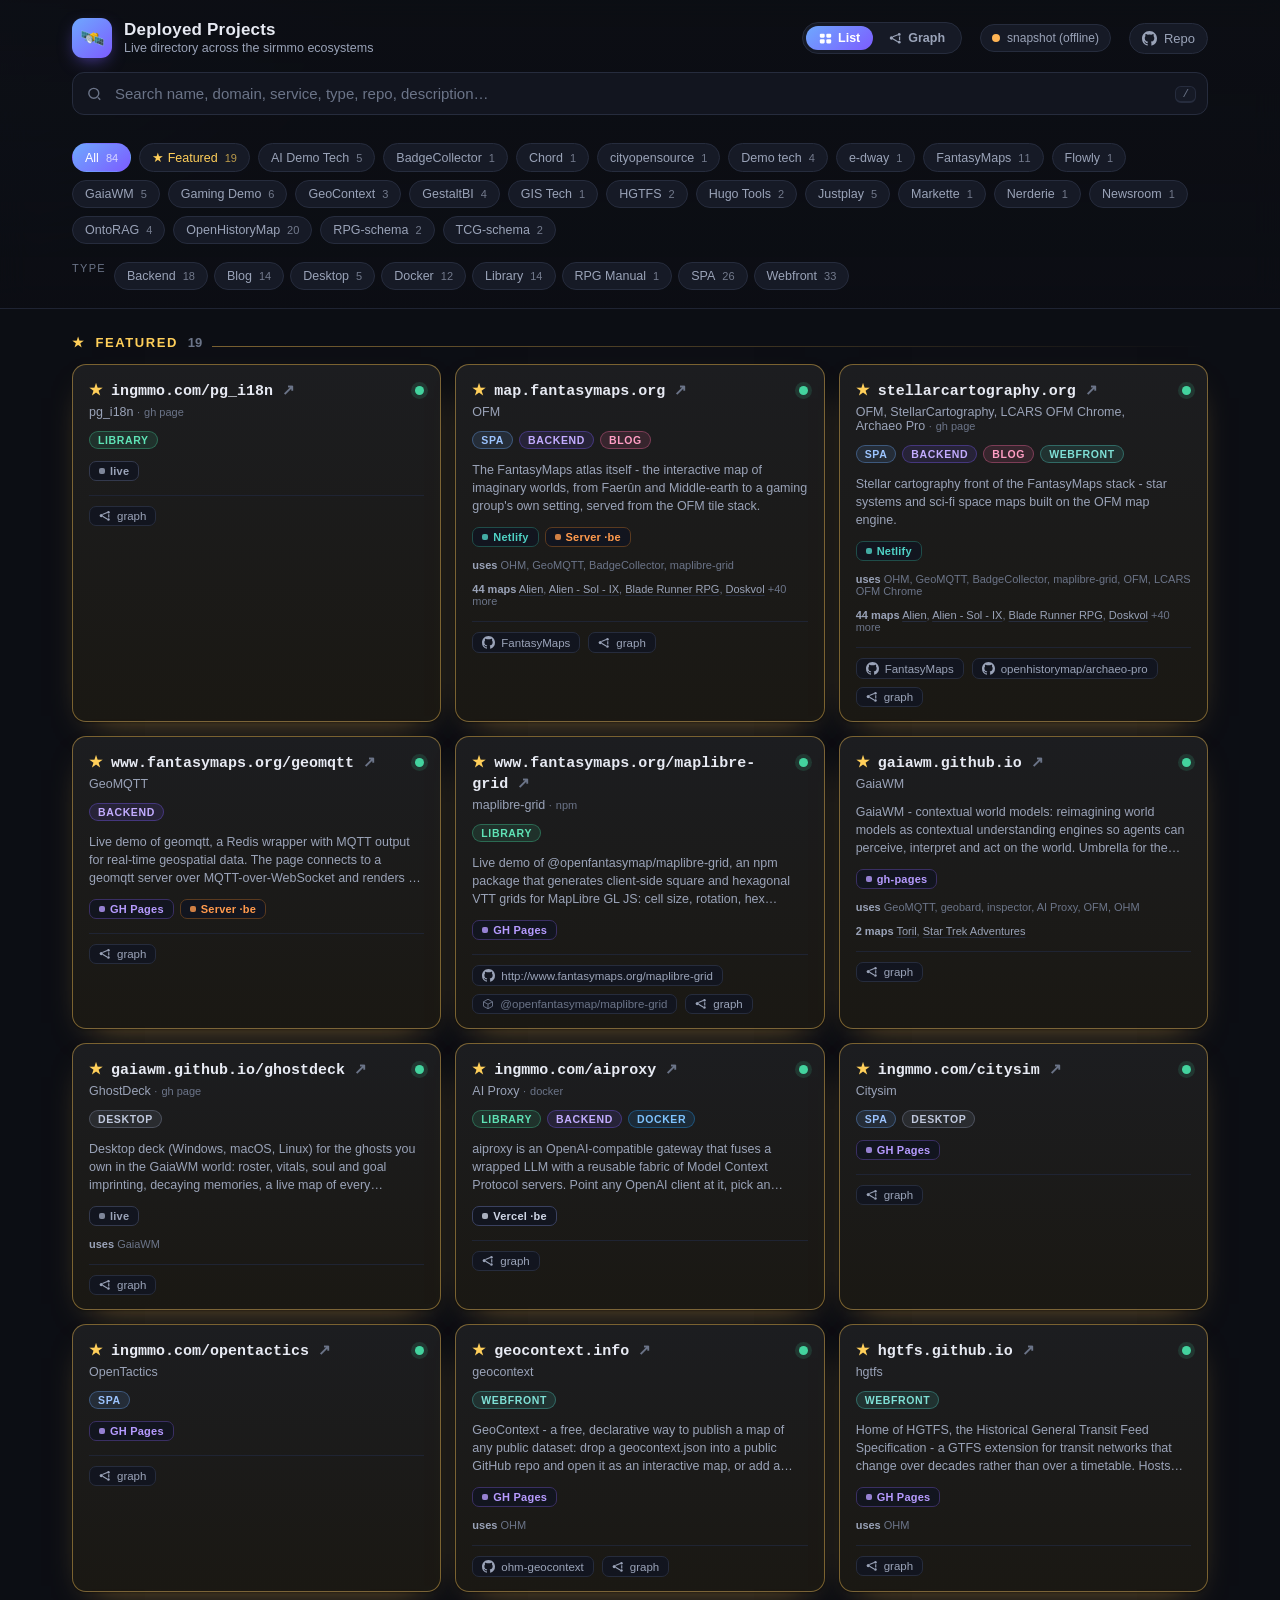
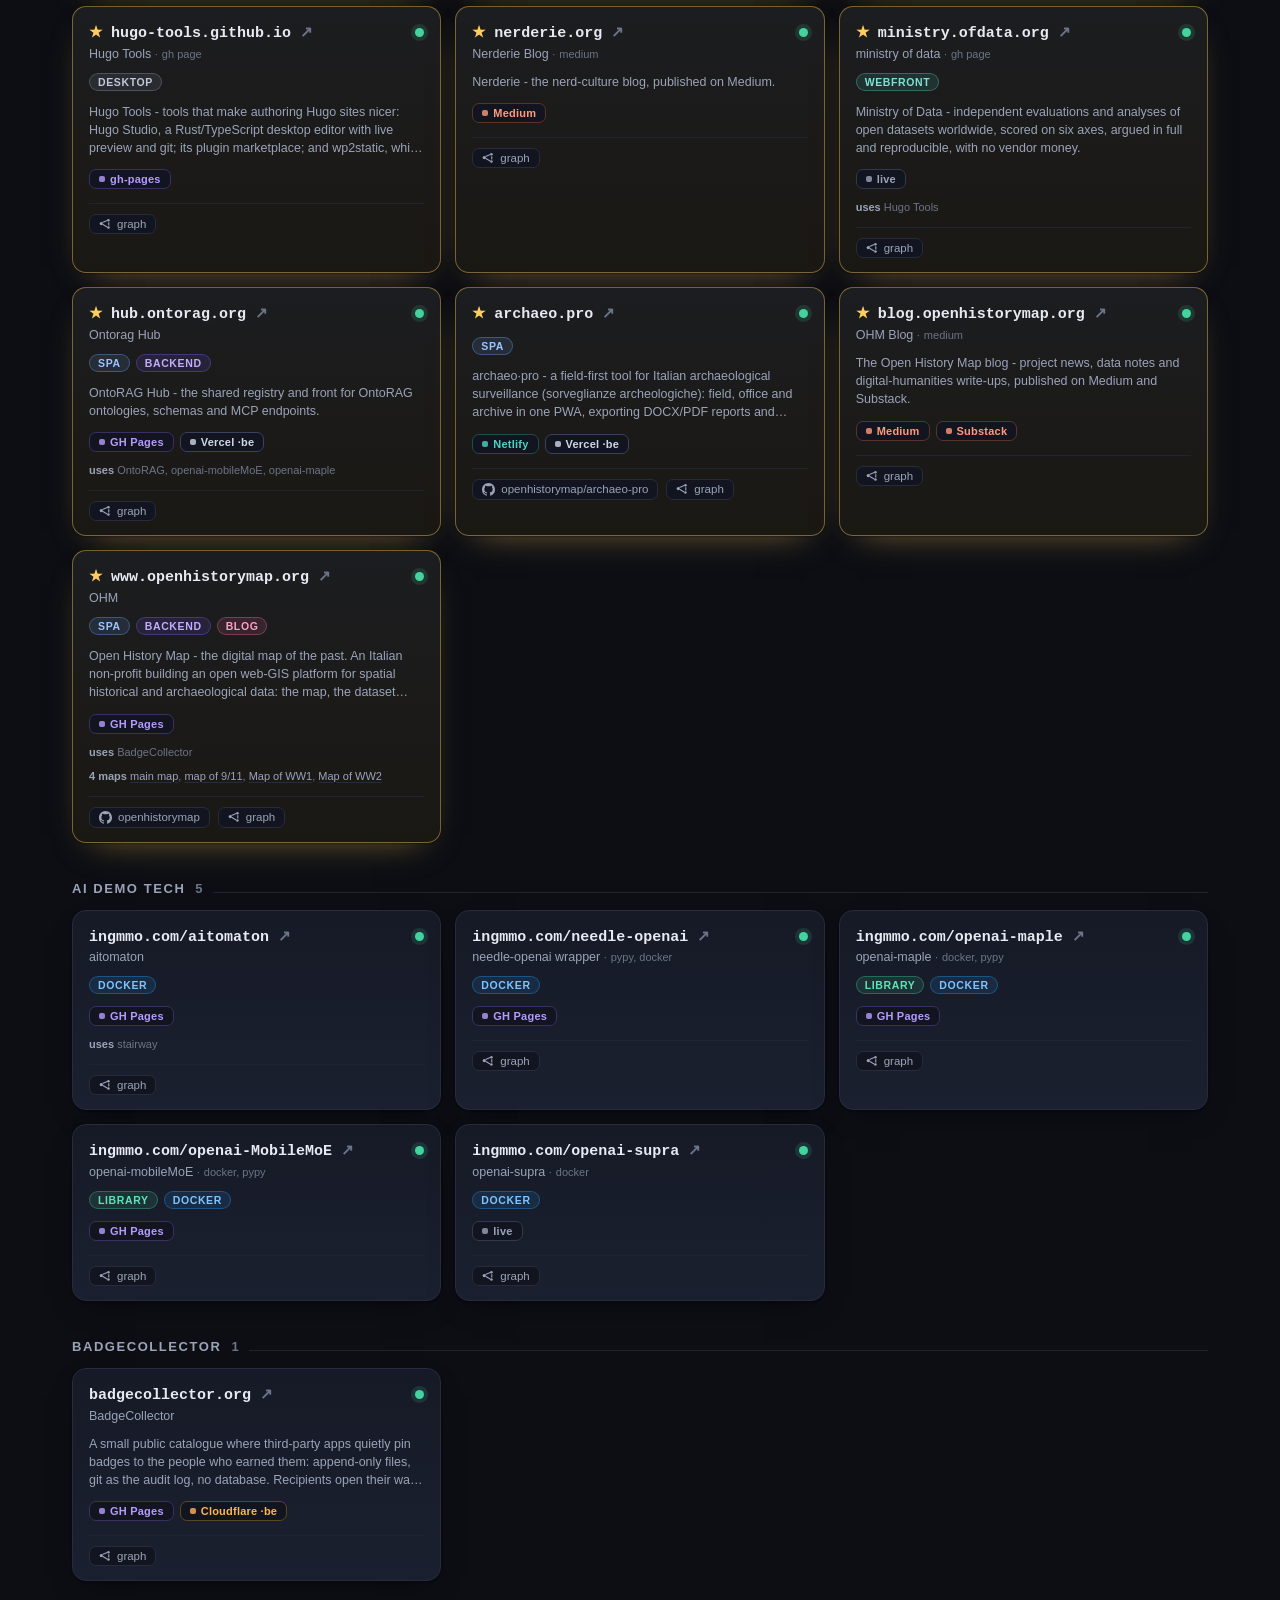
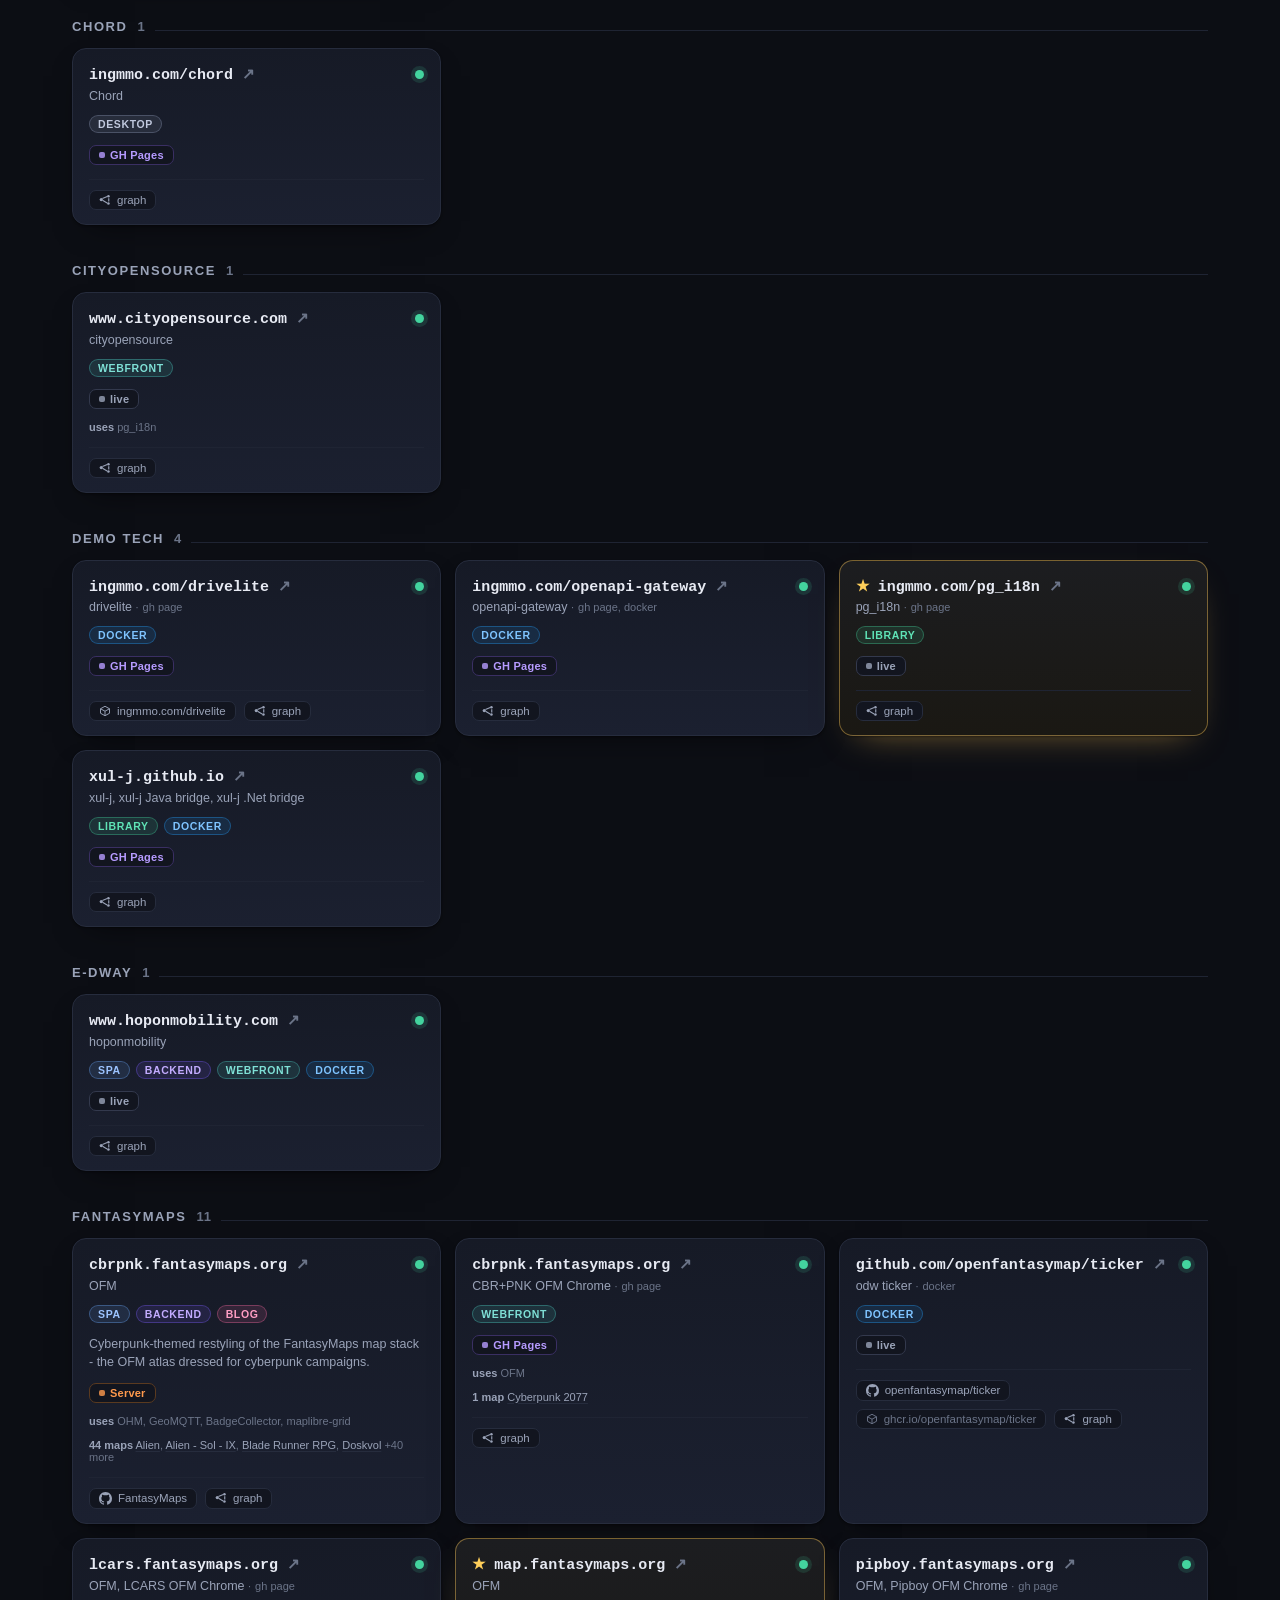
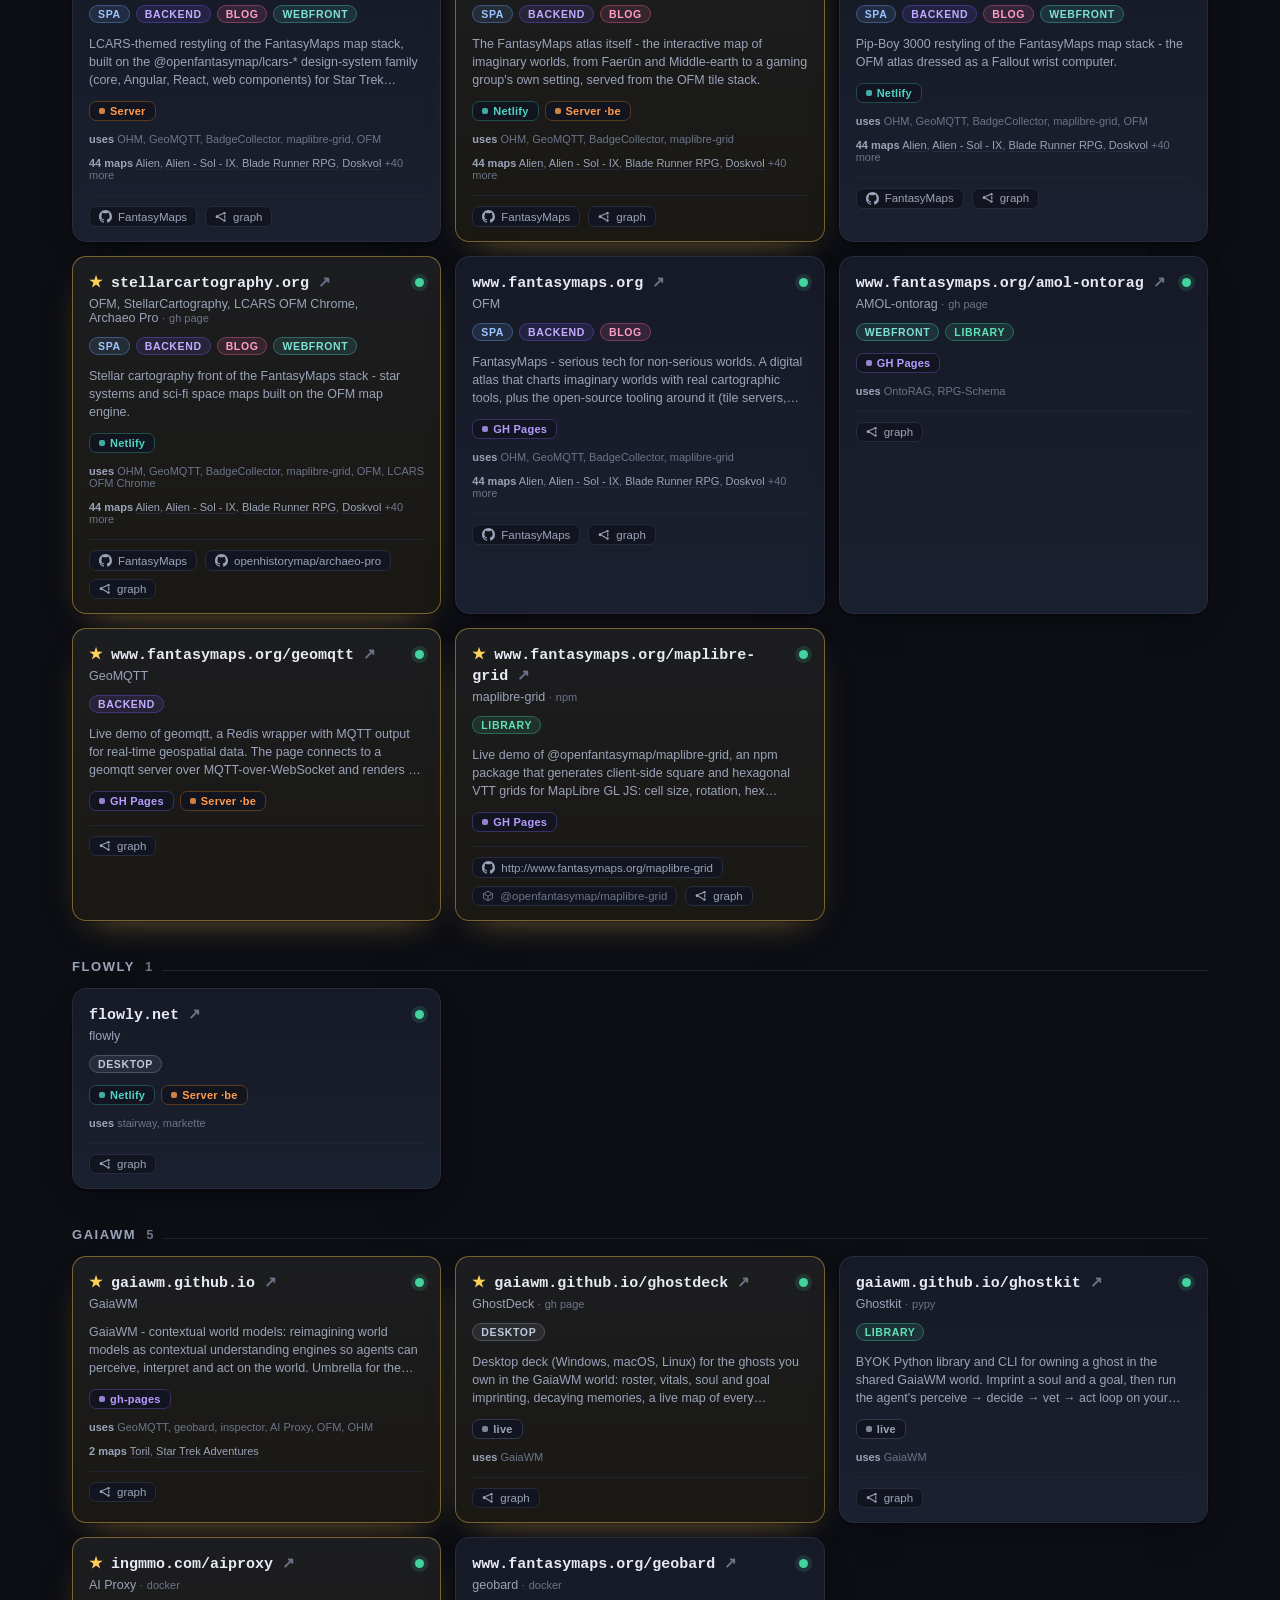
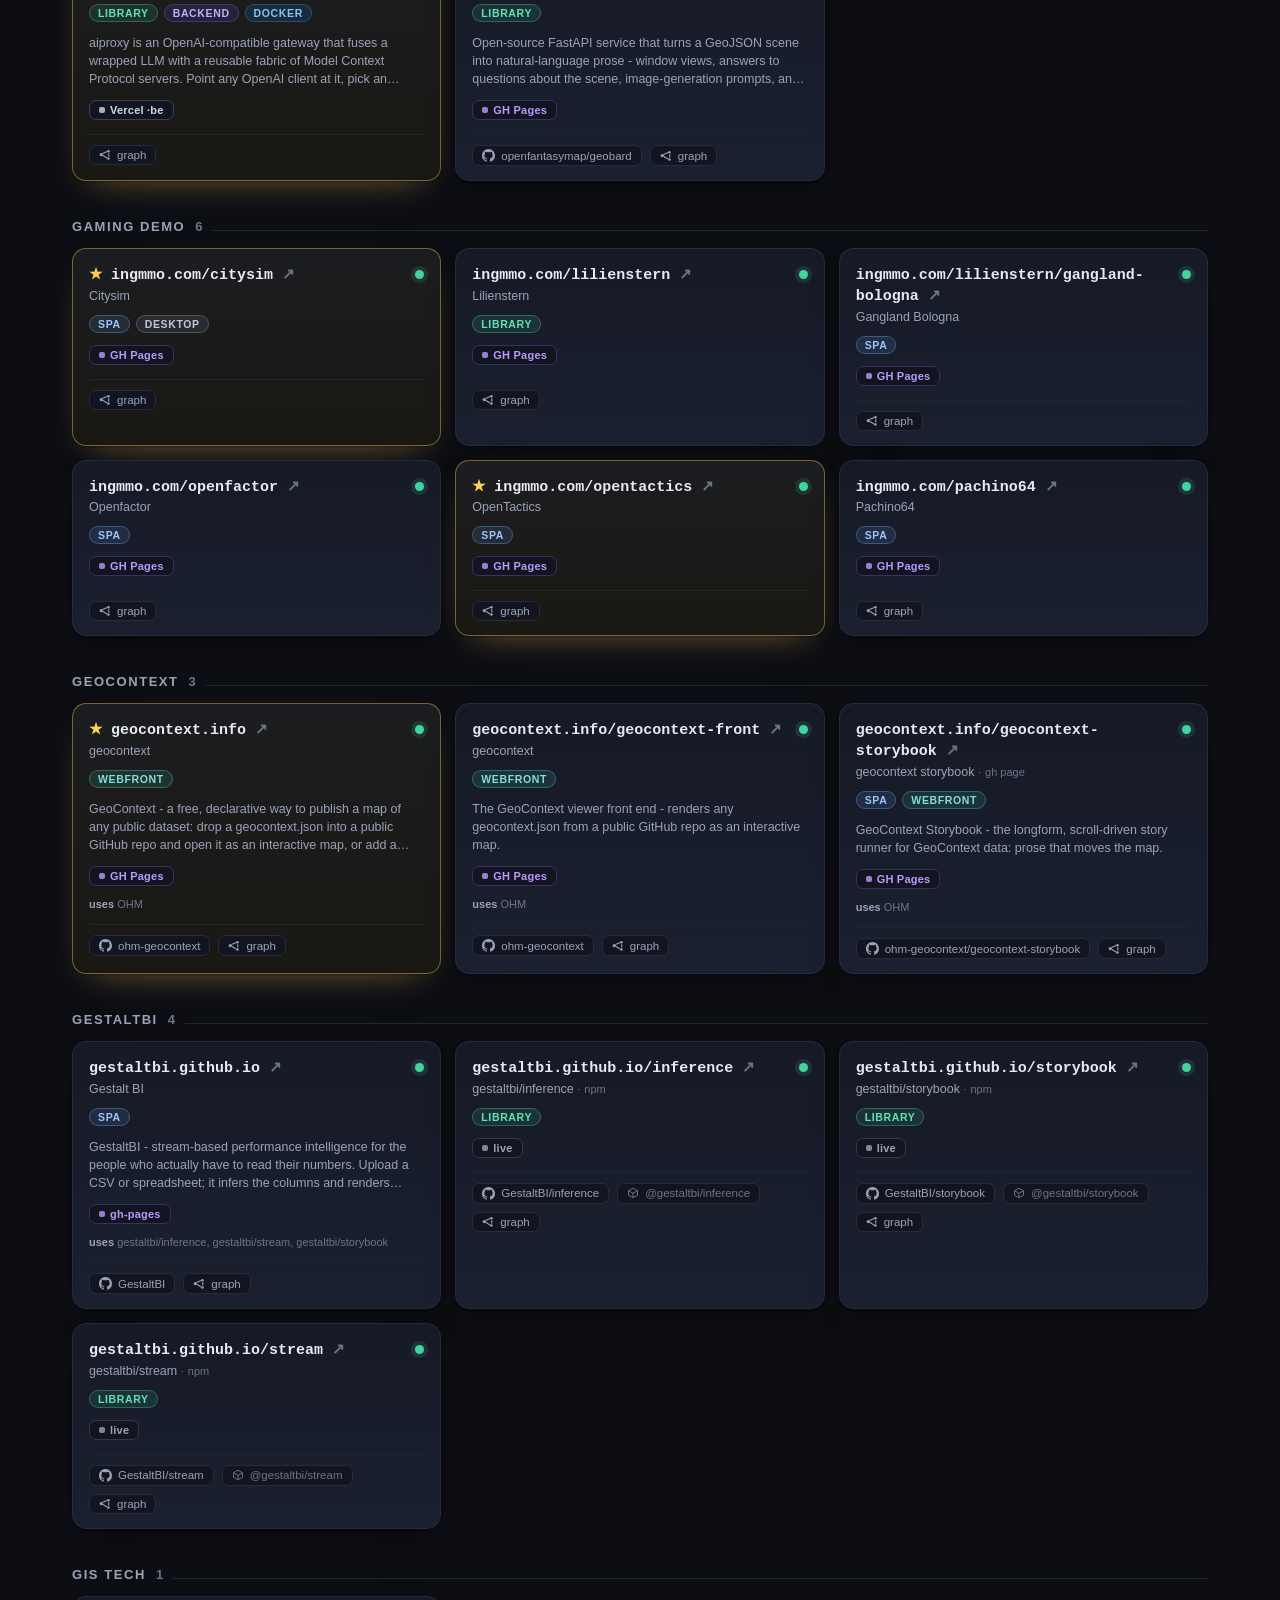
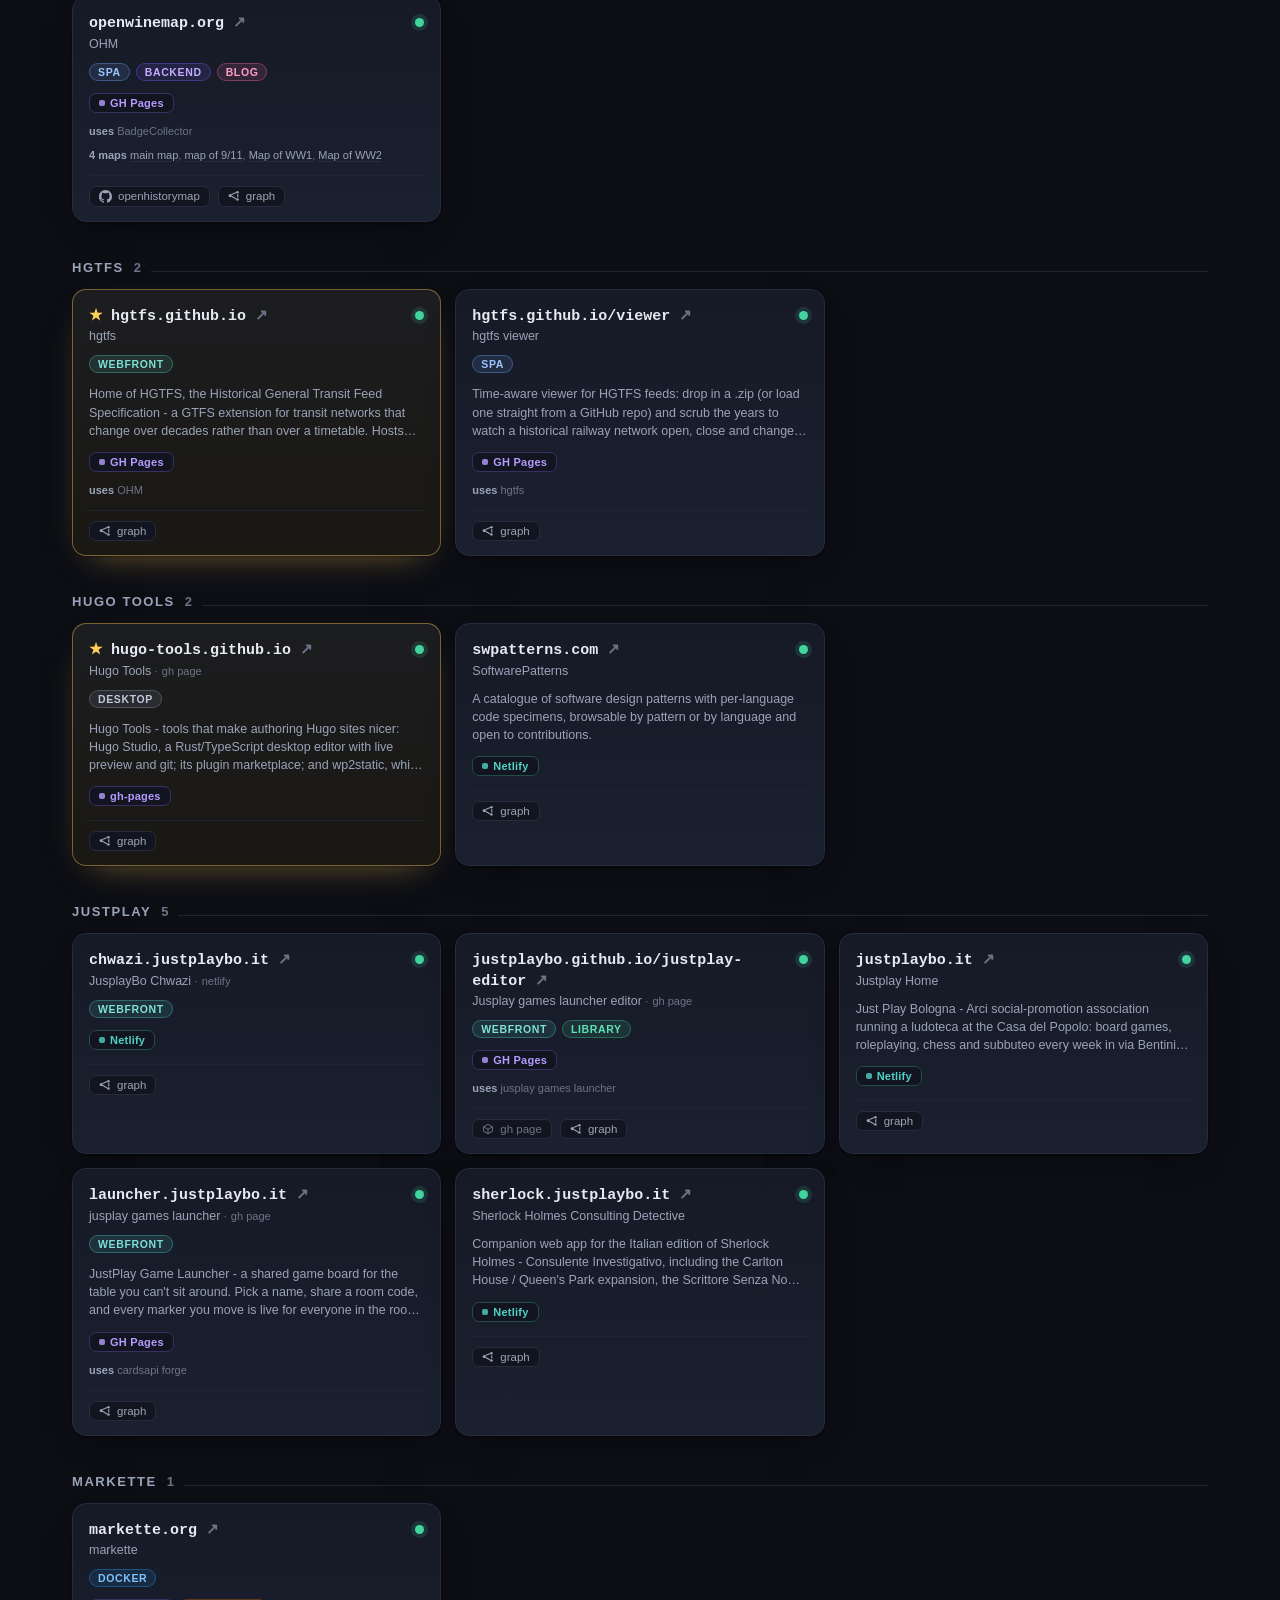
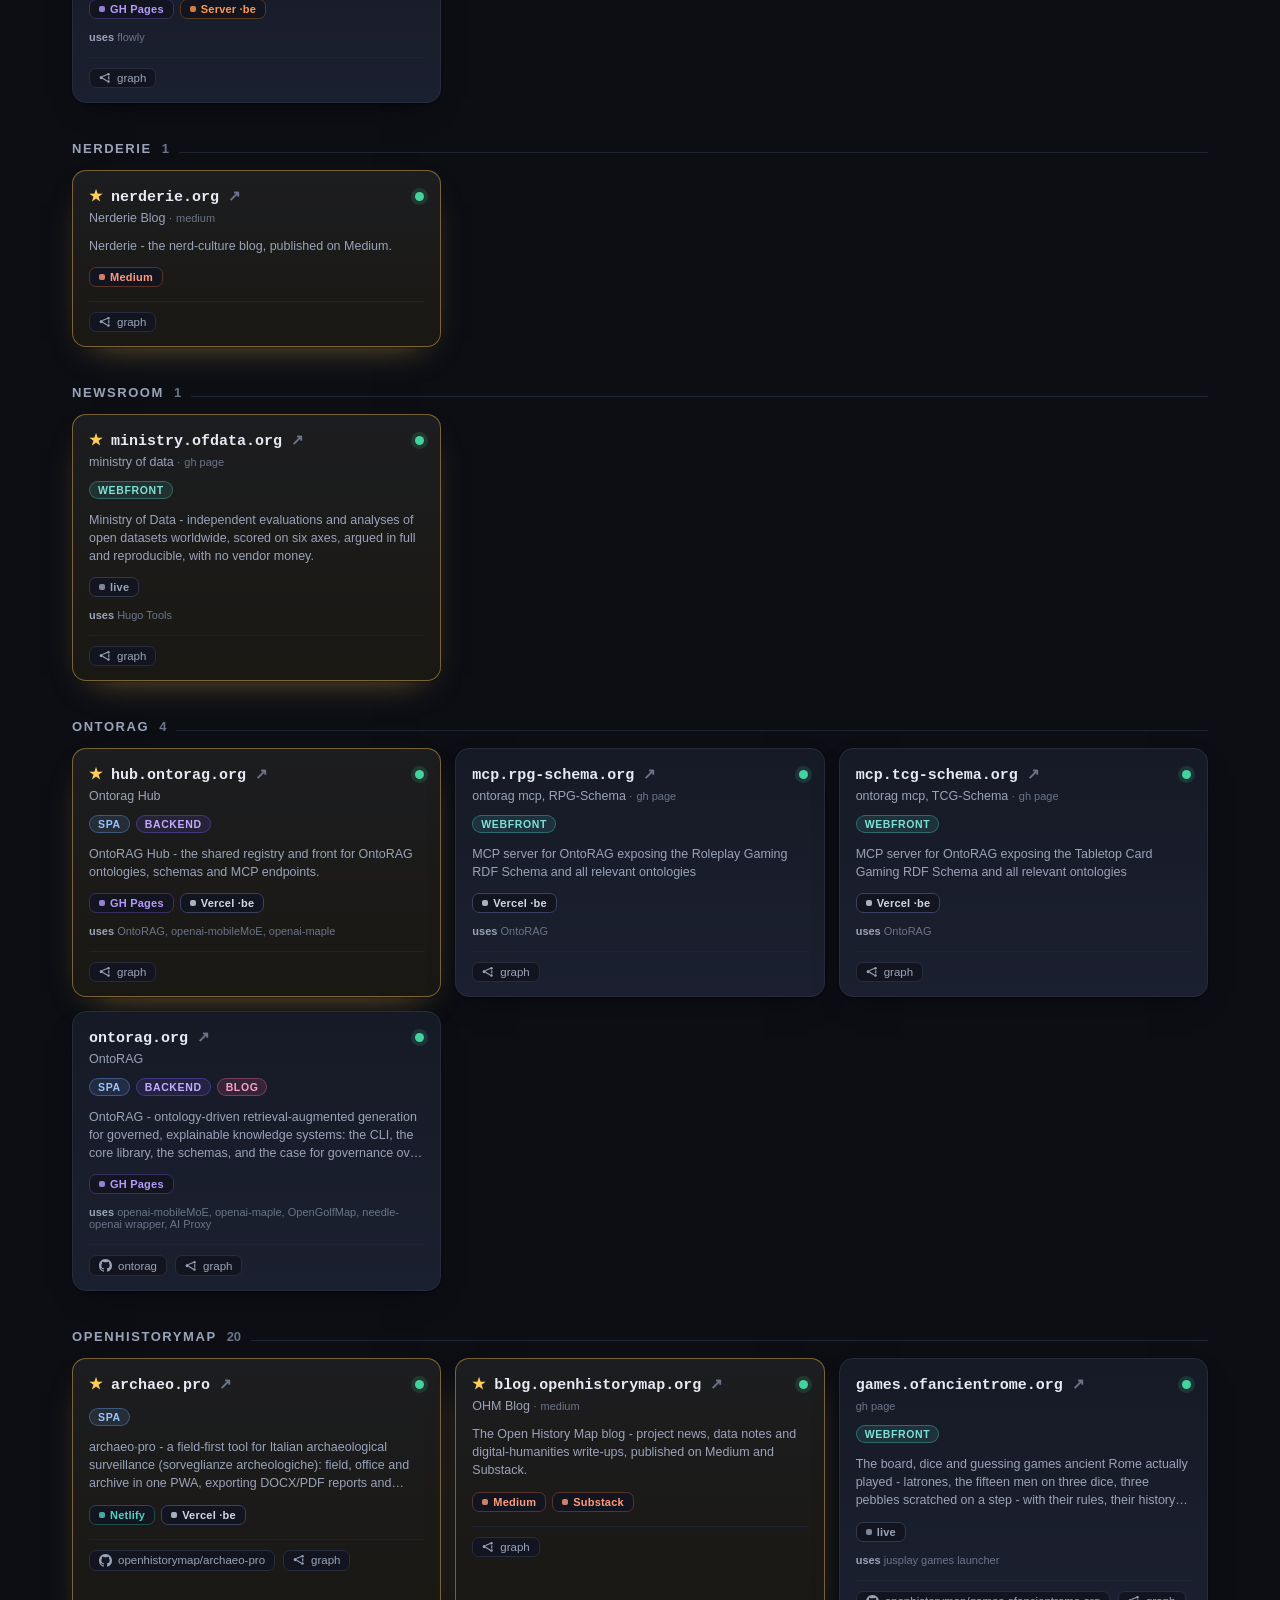
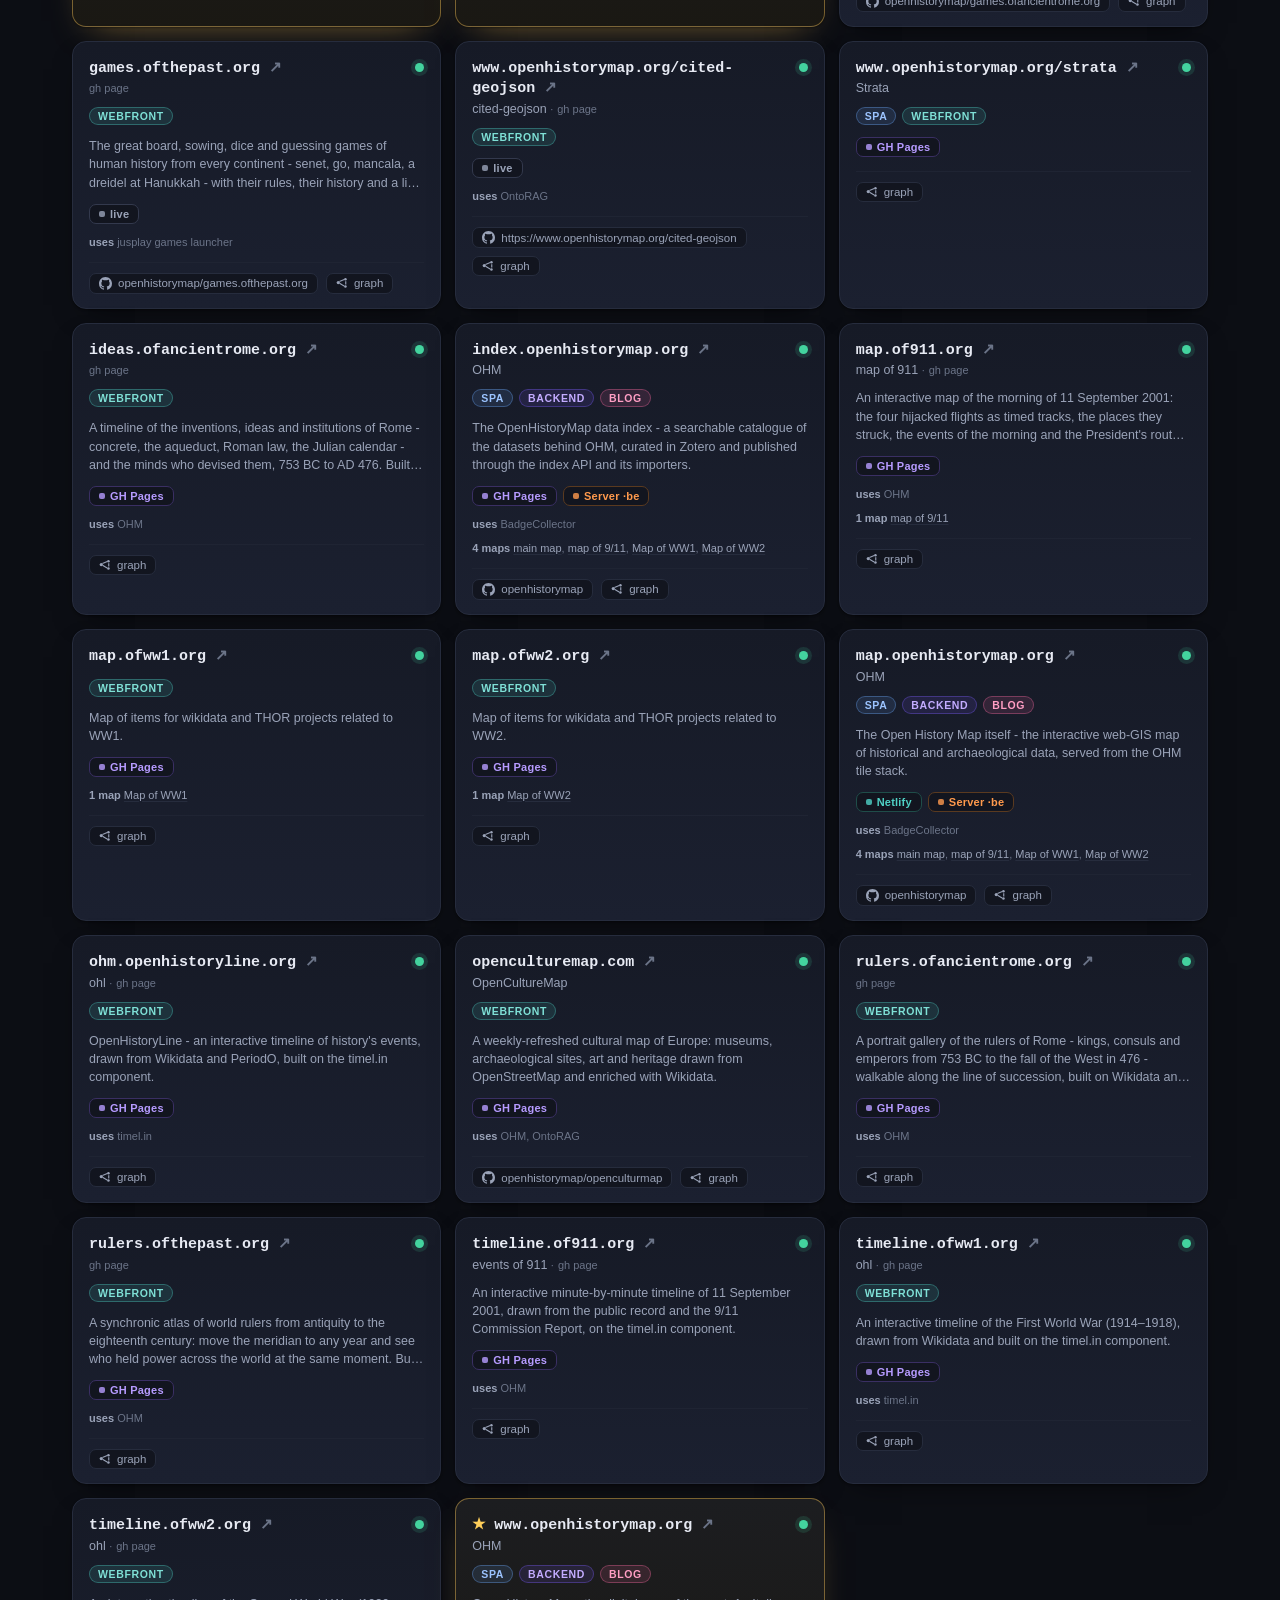
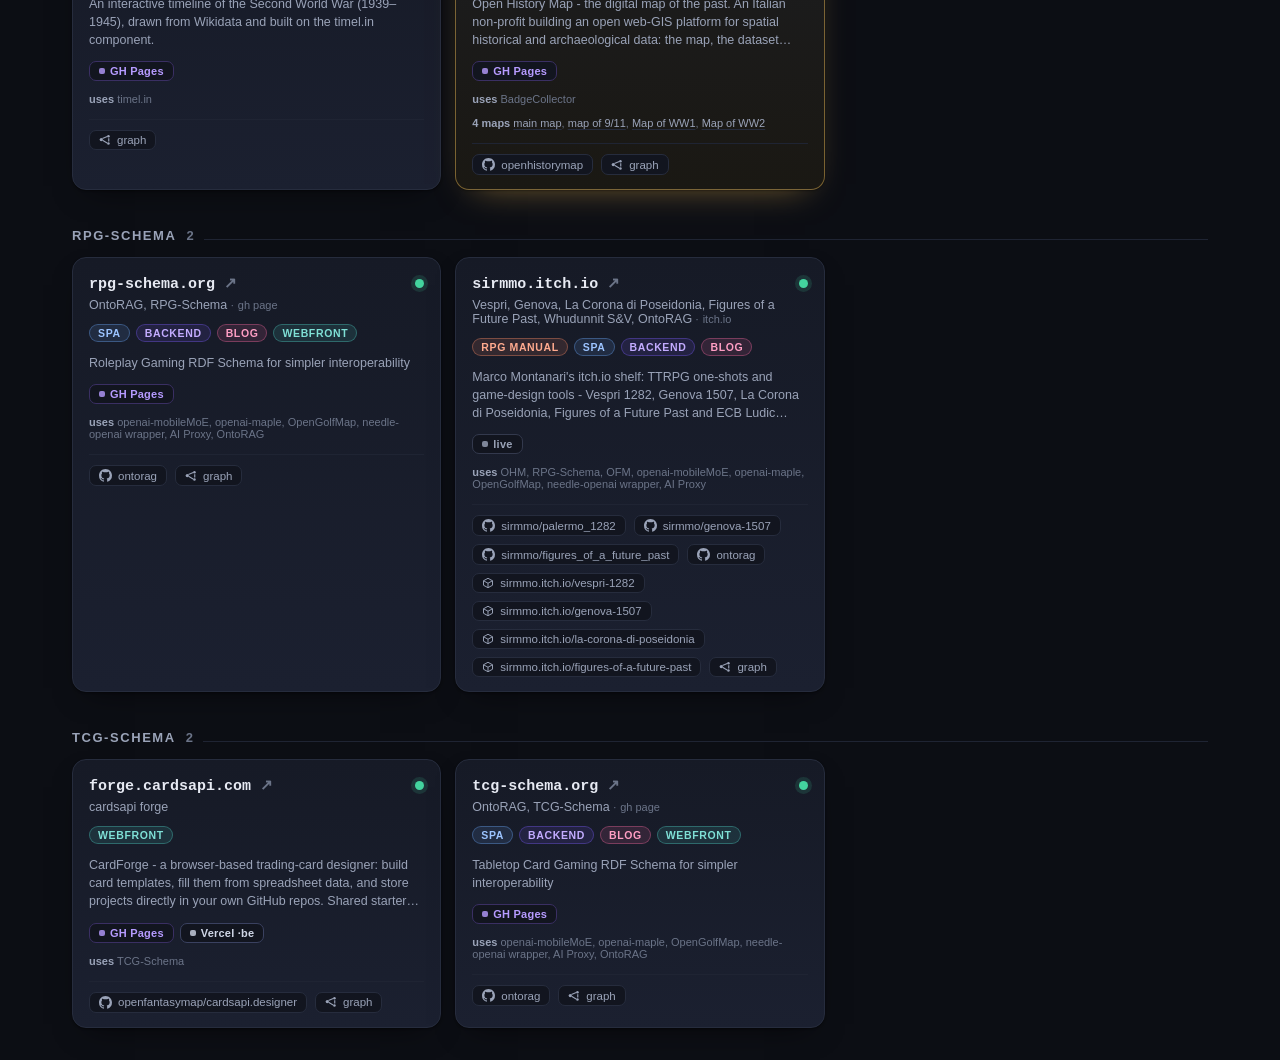
==== commit e54c3266: "chore: refresh deployed-projects snapshot" ====
--- a/index.html
+++ b/index.html
@@ -958,6 +958,19 @@
   },
   {
     "name": "",
+    "domain": "https://www.openhistorymap.org/strata",
+    "ecosystem": "OpenHistoryMap",
+    "service": "Strata",
+    "be": "",
+    "fe": "GH Pages",
+    "others": "",
+    "description": "",
+    "forward": "",
+    "attention": "ok",
+    "featured": ""
+  },
+  {
+    "name": "",
     "domain": "ideas.ofancientrome.org",
     "ecosystem": "OpenHistoryMap",
     "service": "ideas.ofancientrome.org",
@@ -2418,6 +2431,16 @@
     "subtype": "",
     "package": "",
     "ecosystem": "Gaming Demo",
+    "uses": "",
+    "repo": "",
+    "description": ""
+  },
+  {
+    "name": "Strata",
+    "type": "SPA, Webfront",
+    "subtype": "",
+    "package": "",
+    "ecosystem": "OpenHistoryMap",
     "uses": "",
     "repo": "",
     "description": ""
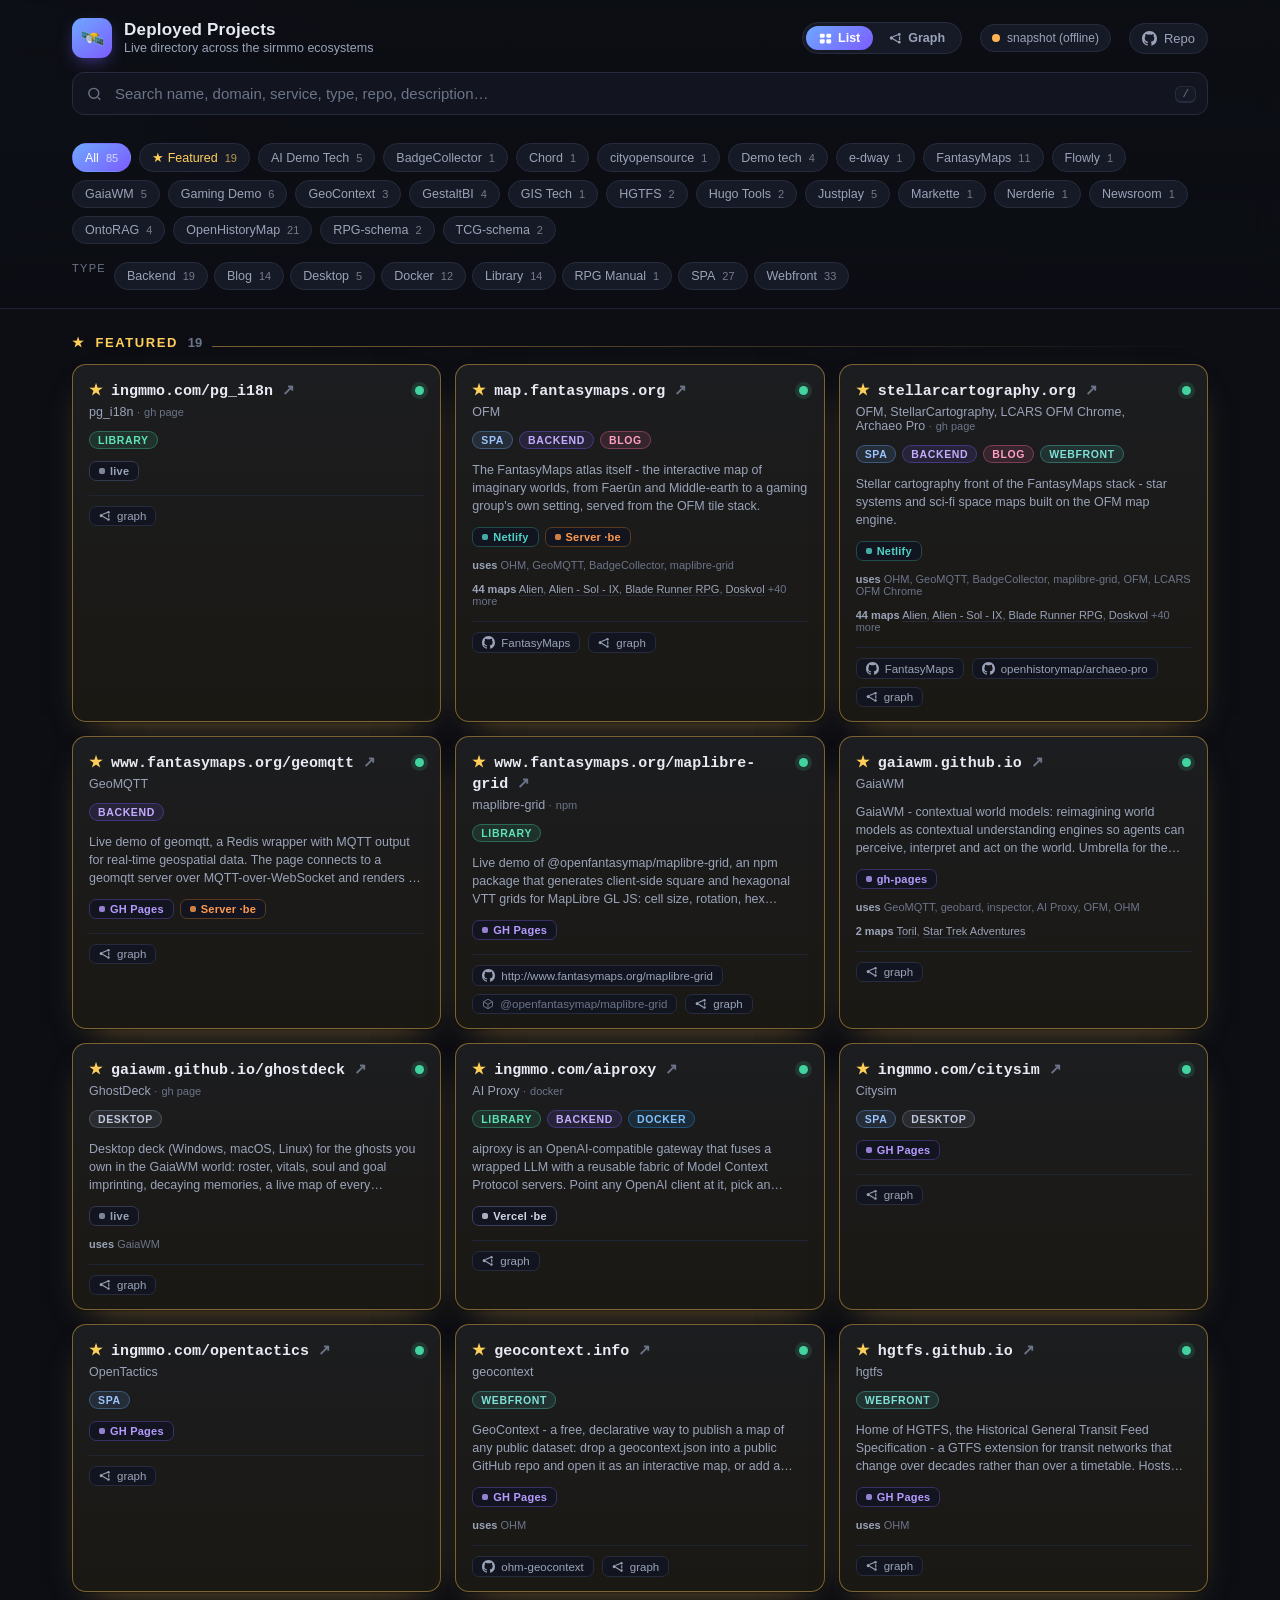
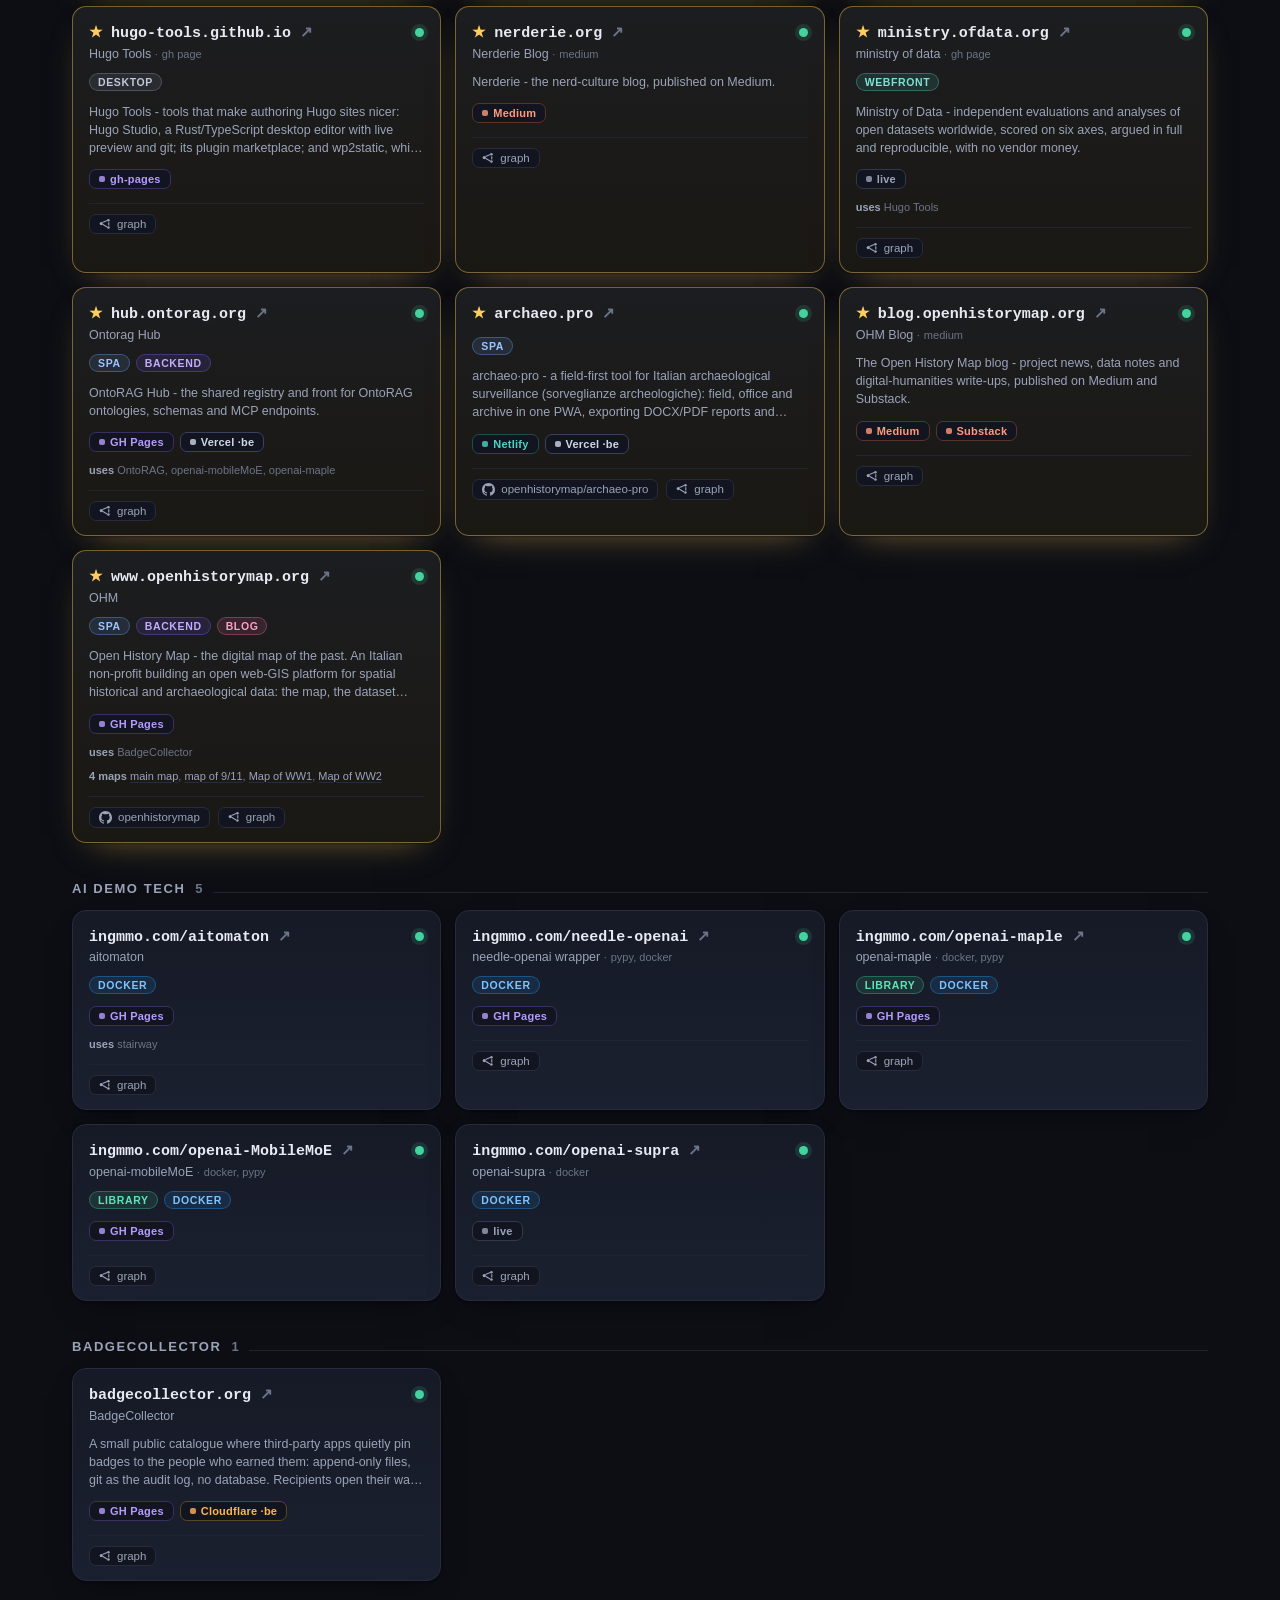
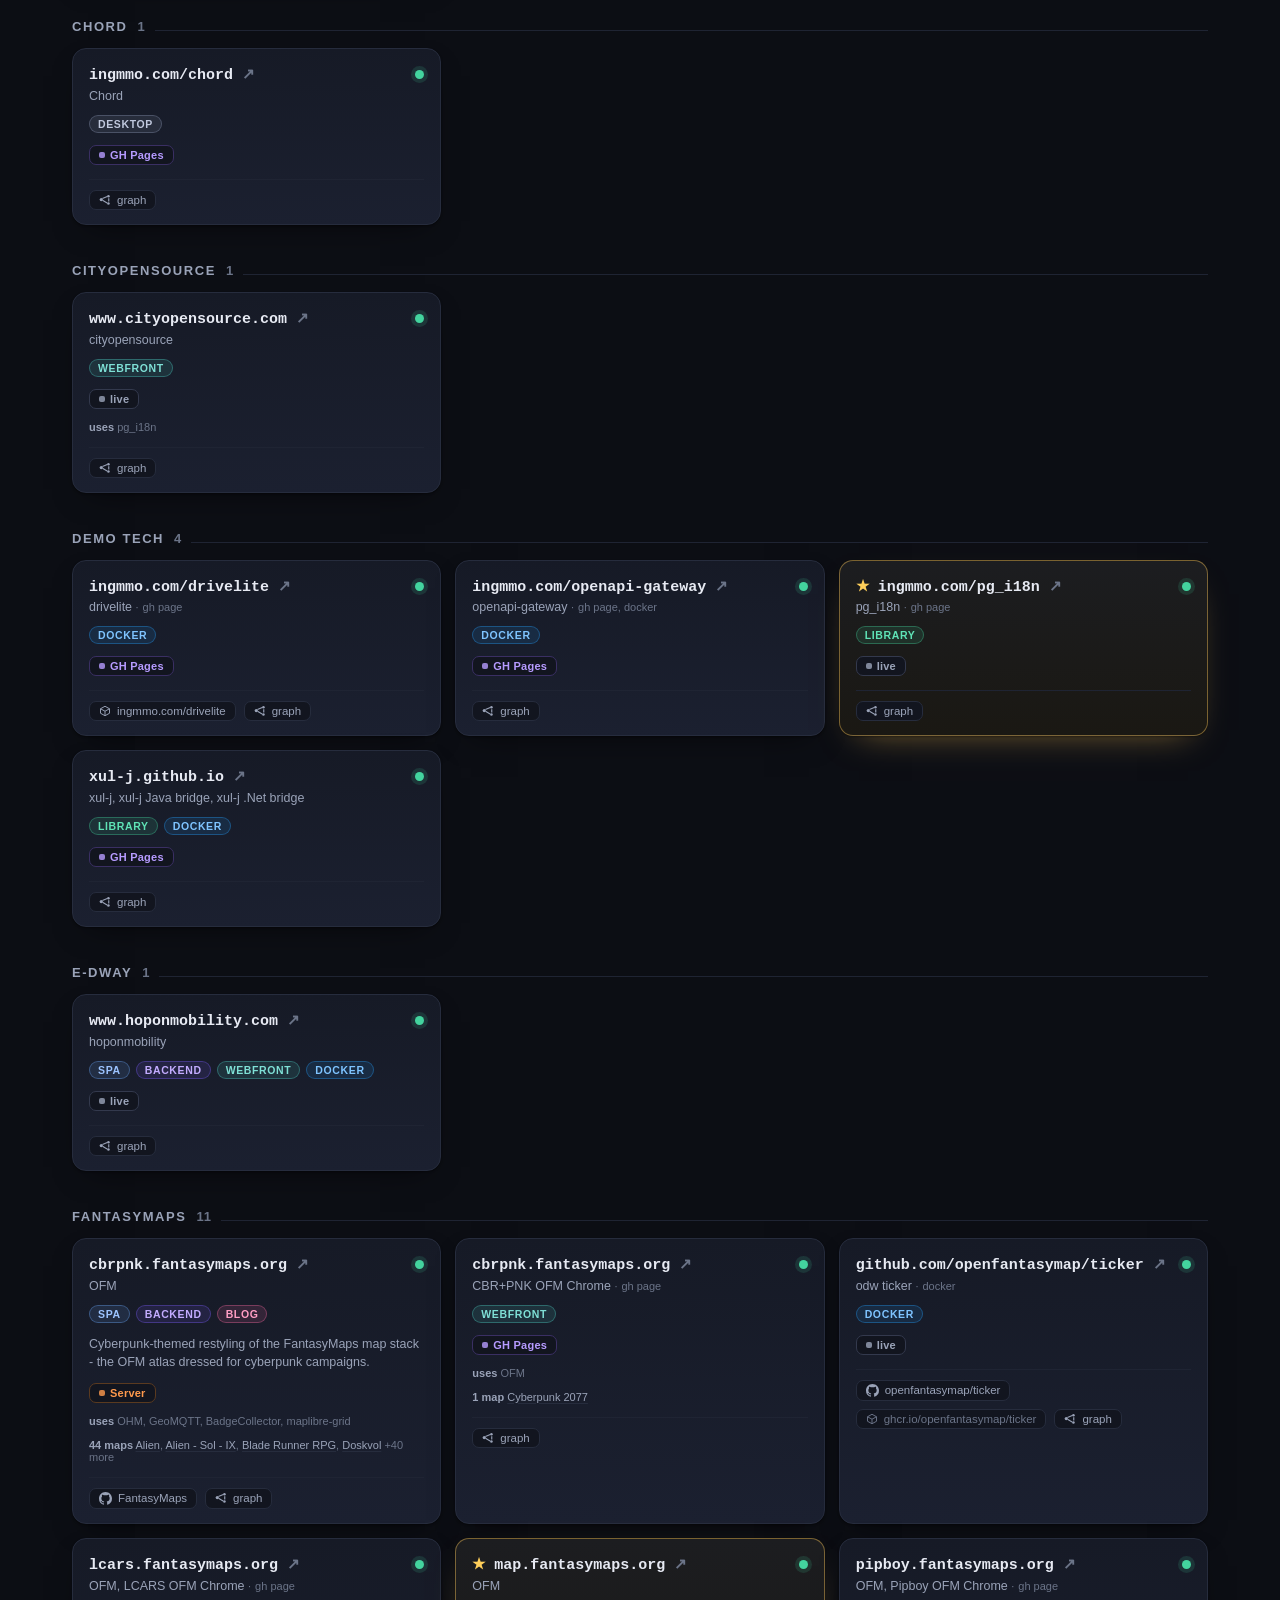
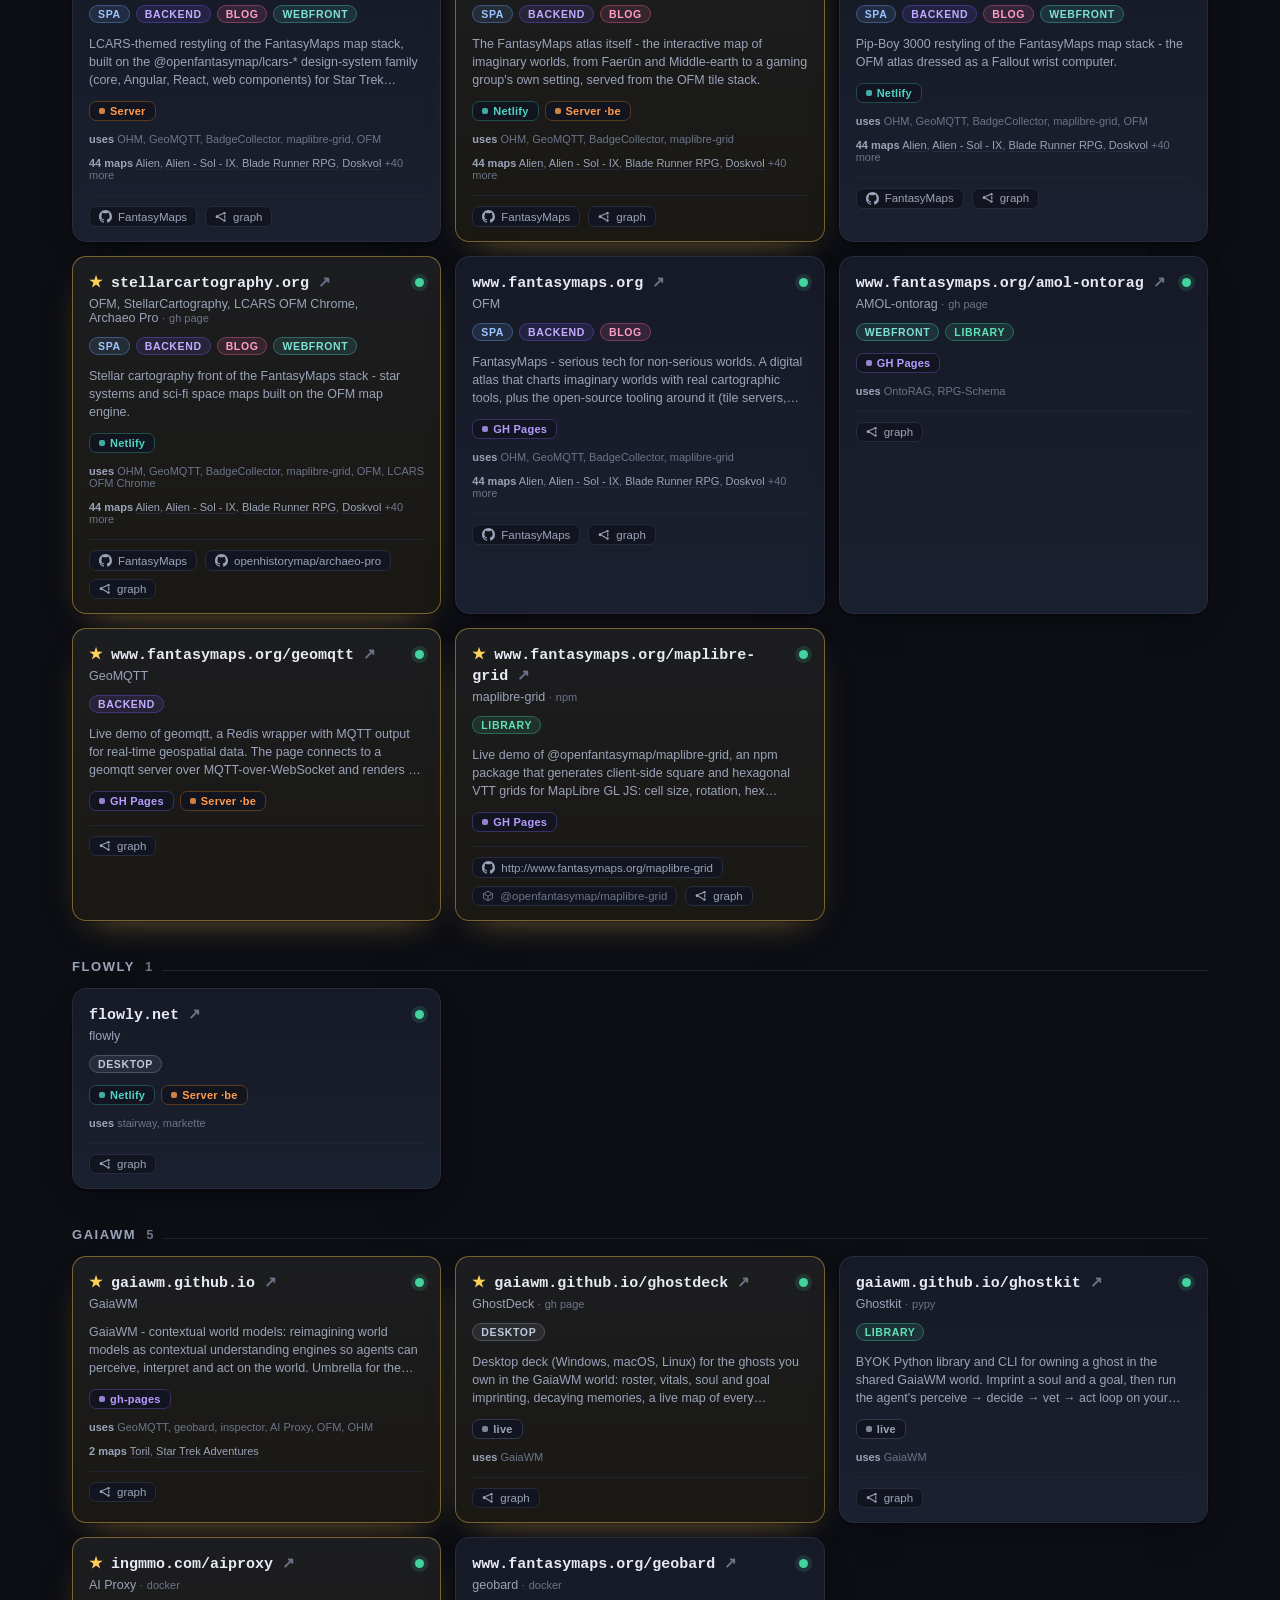
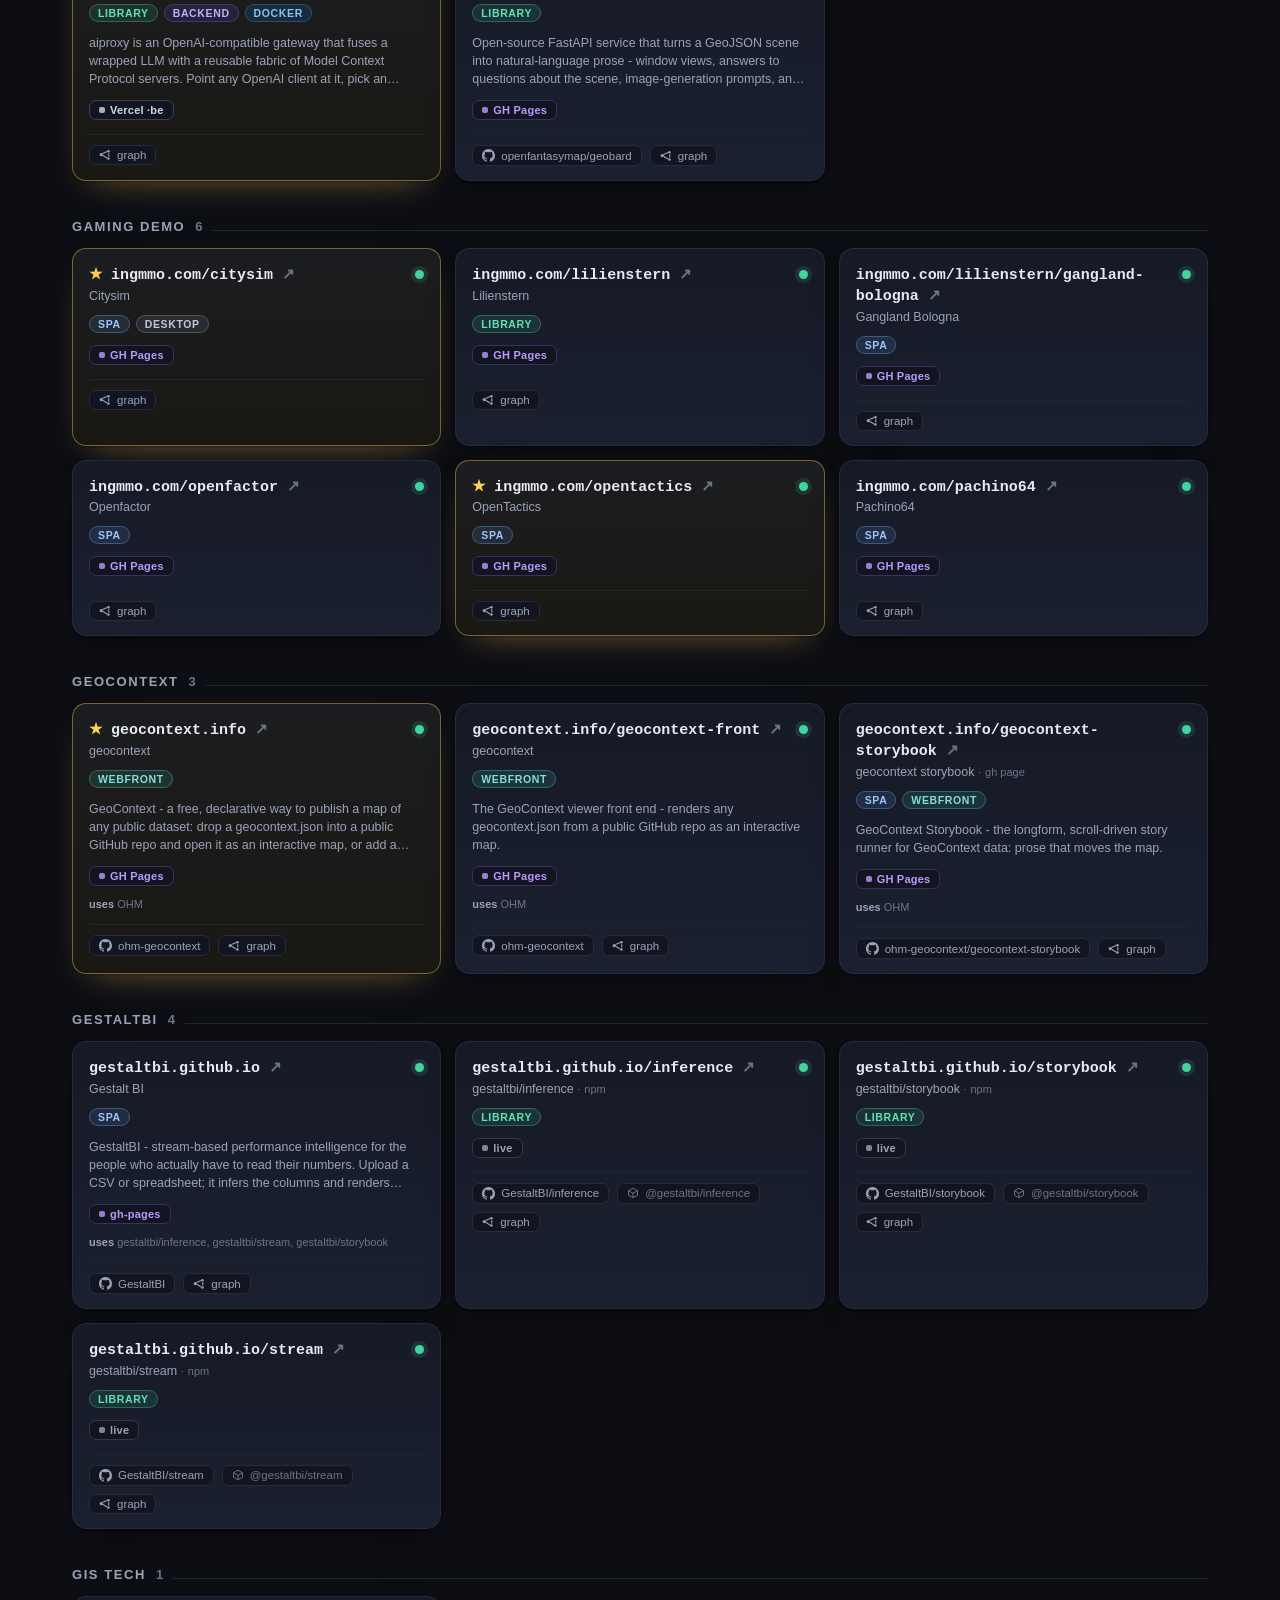
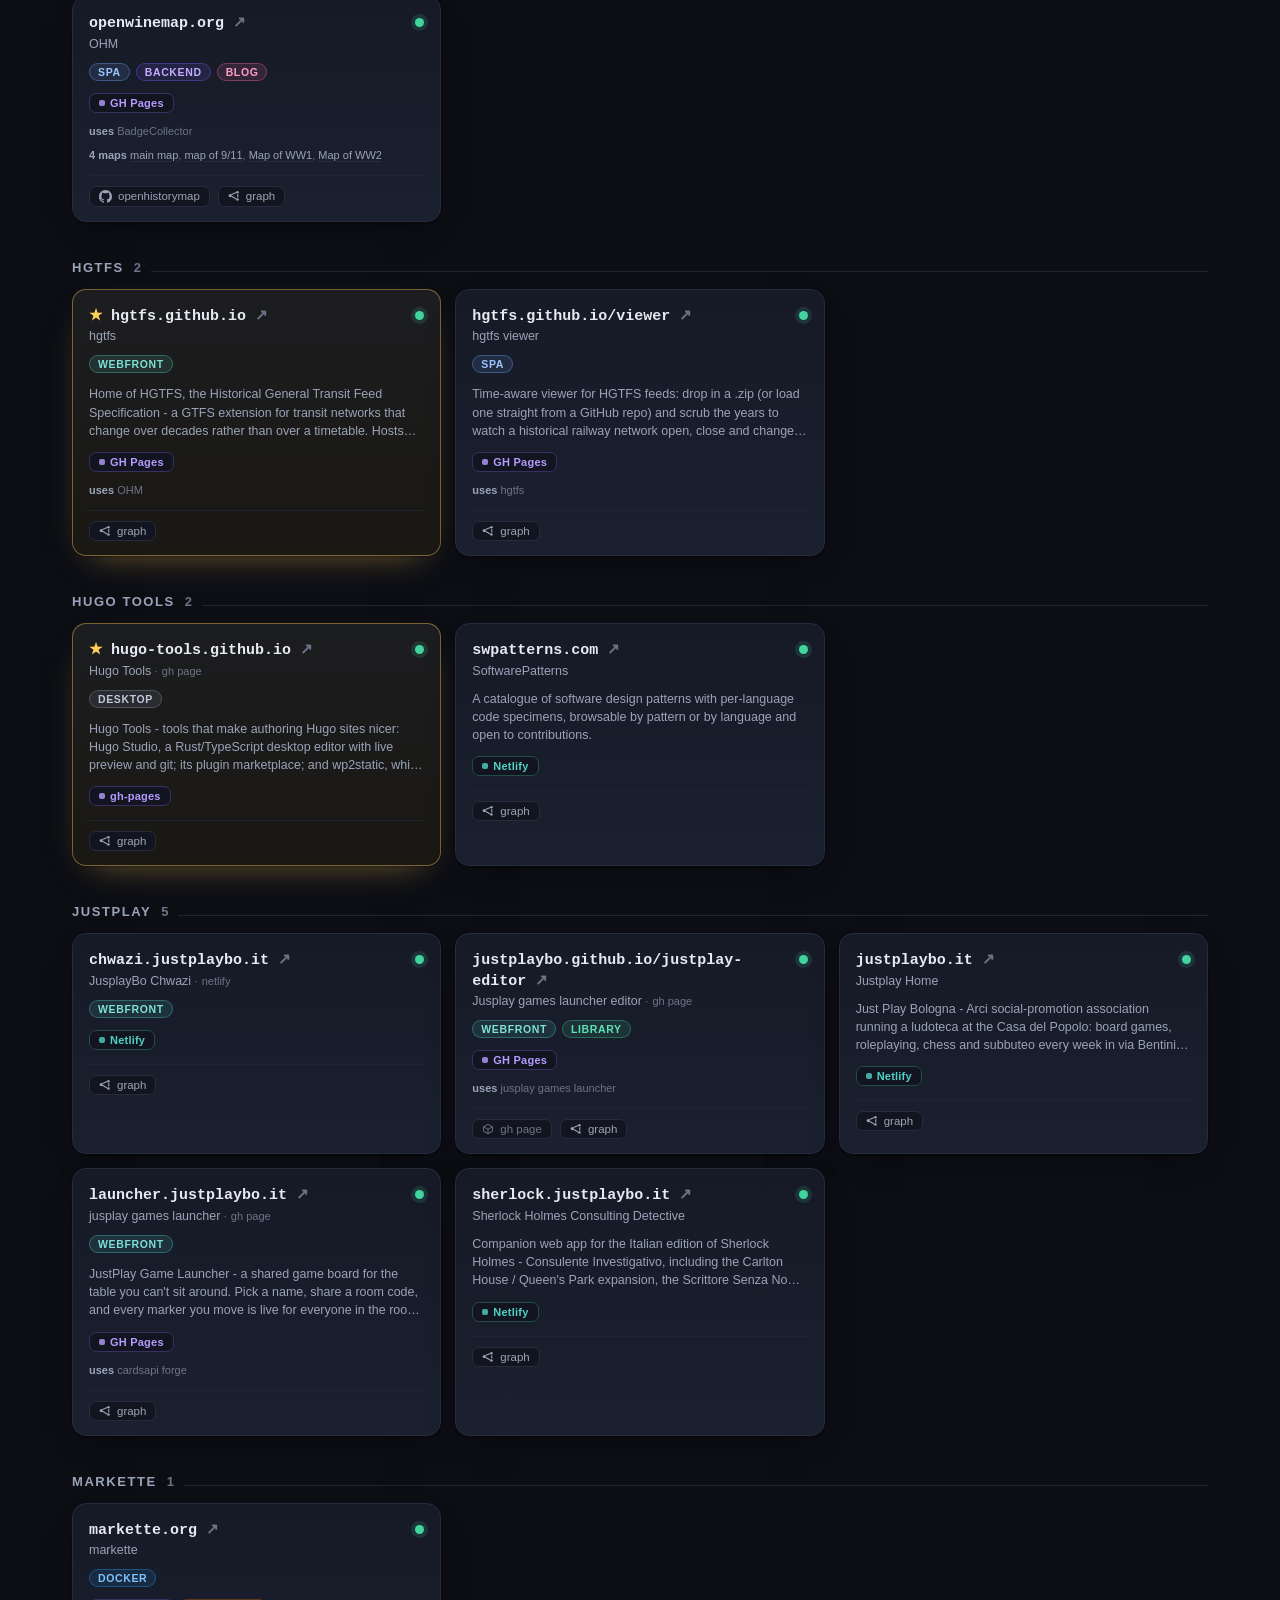
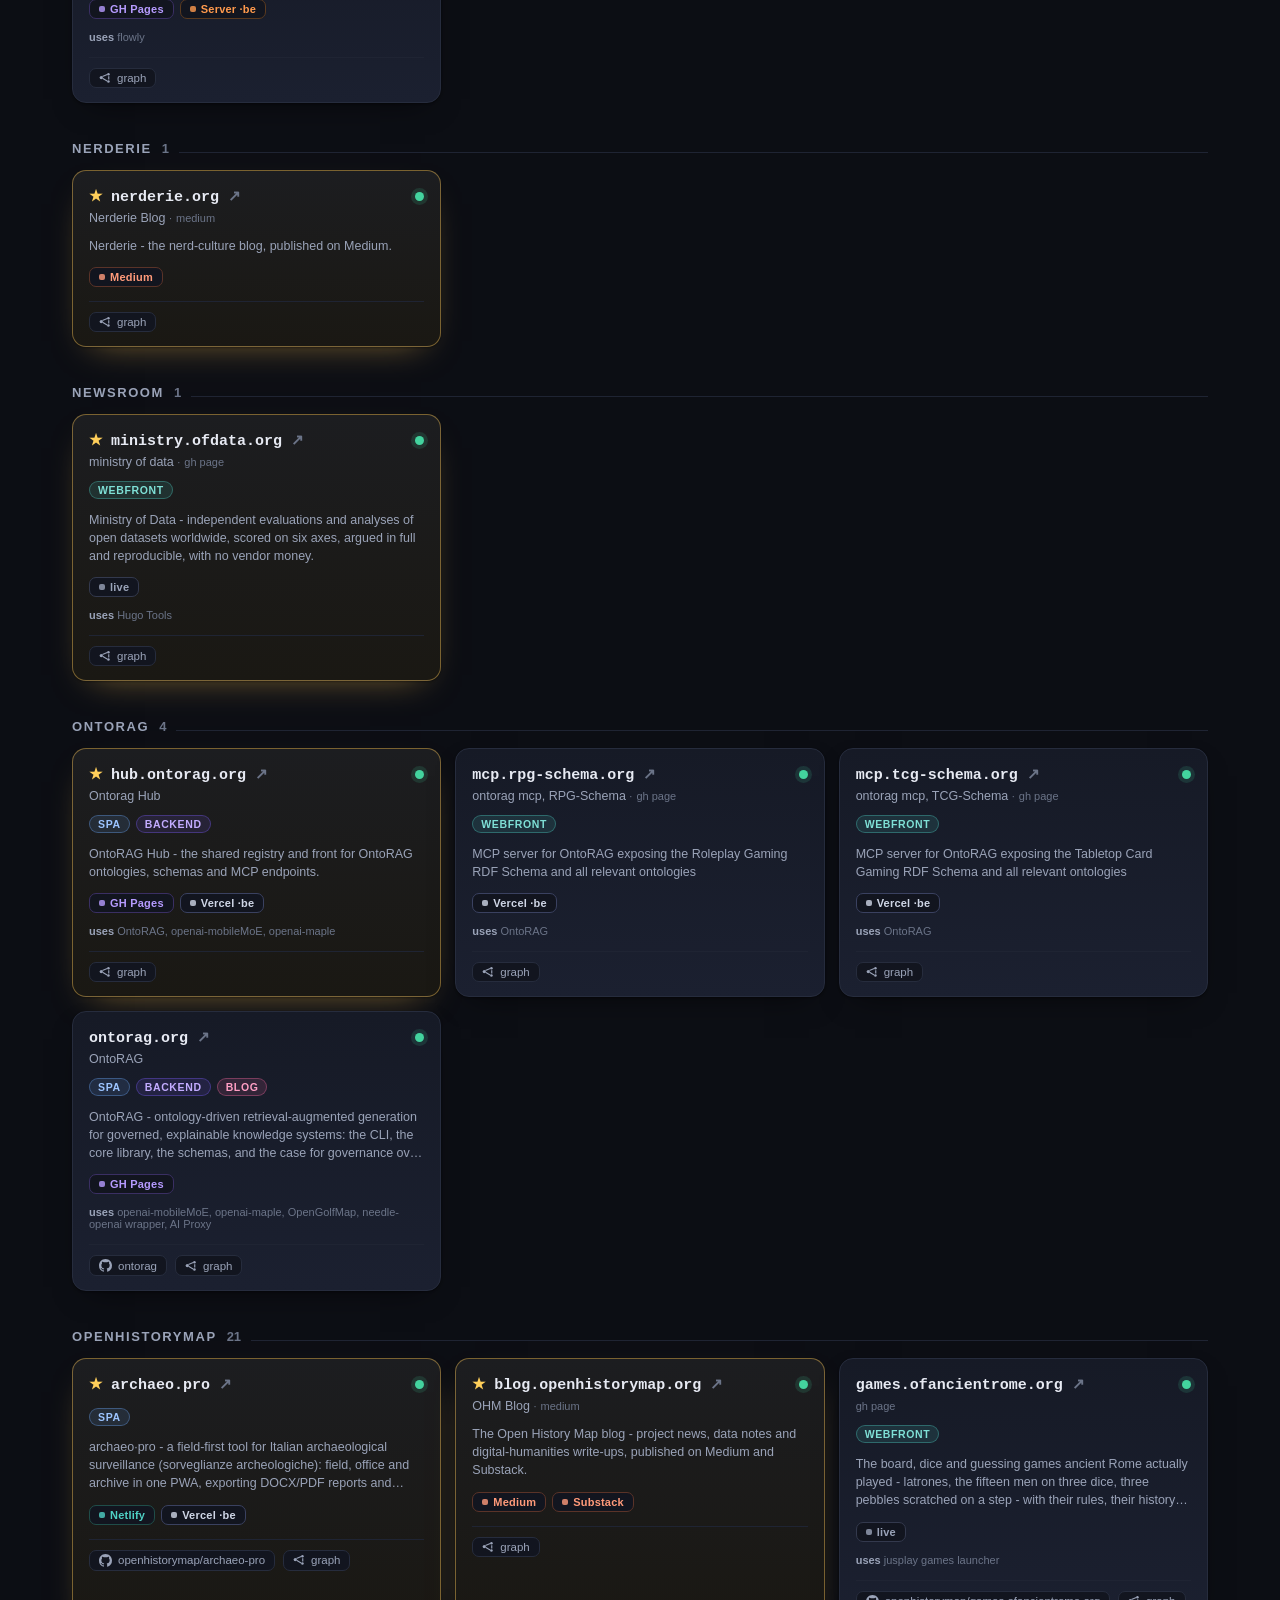
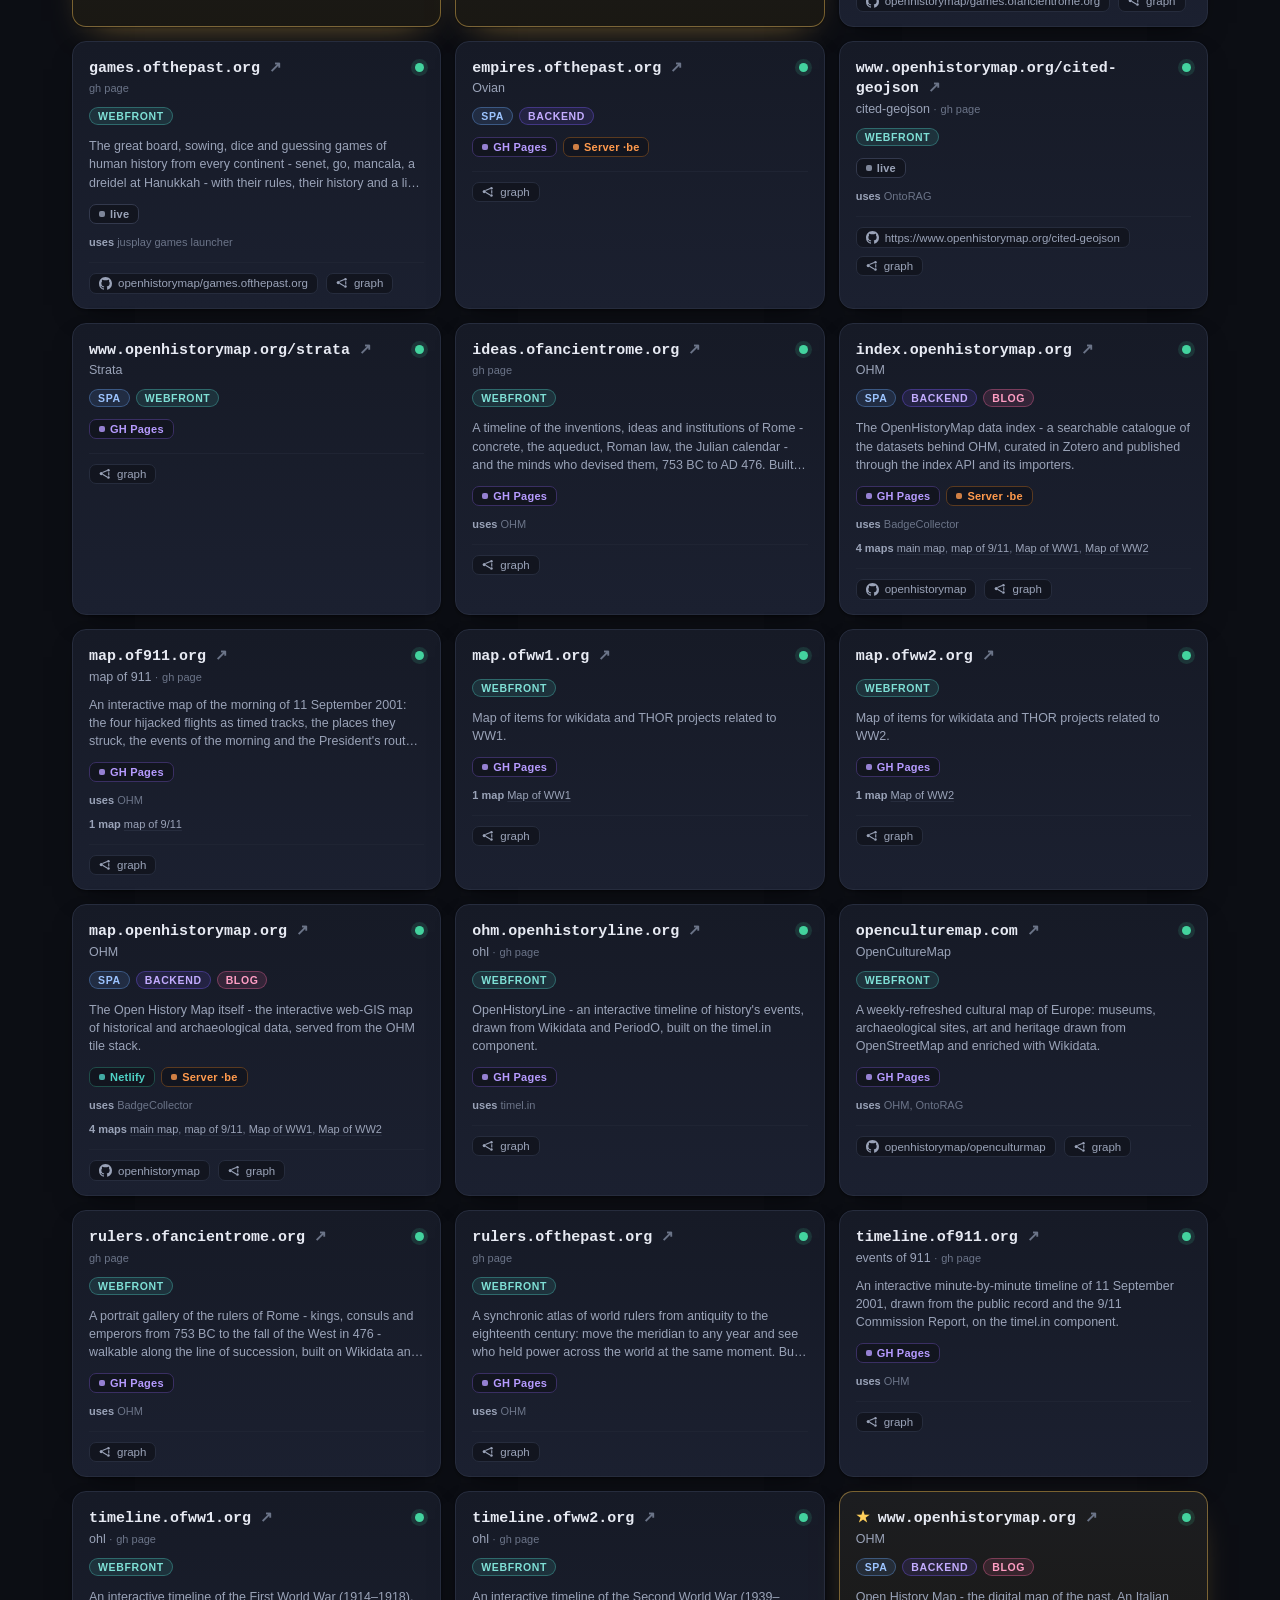
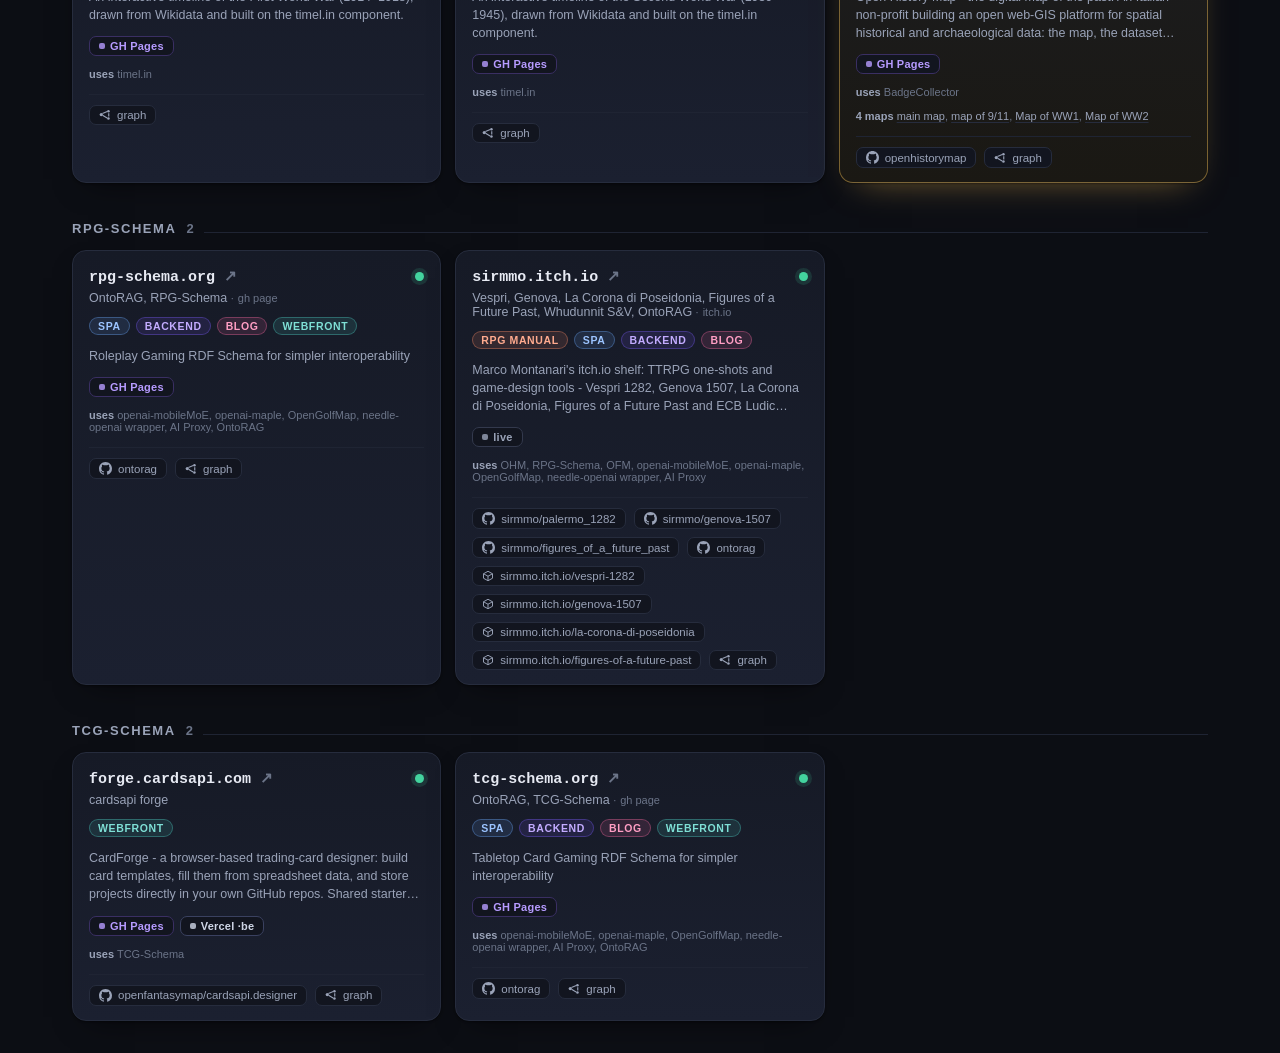
==== commit 0fce2f75: "chore: refresh deployed-projects snapshot" ====
--- a/index.html
+++ b/index.html
@@ -945,6 +945,19 @@
   },
   {
     "name": "",
+    "domain": "https://empires.ofthepast.org",
+    "ecosystem": "OpenHistoryMap",
+    "service": "Ovian",
+    "be": "Server",
+    "fe": "GH Pages",
+    "others": "",
+    "description": "",
+    "forward": "",
+    "attention": "ok",
+    "featured": ""
+  },
+  {
+    "name": "",
     "domain": "https://www.openhistorymap.org/cited-geojson/",
     "ecosystem": "OpenHistoryMap",
     "service": "cited-geojson",
@@ -2441,6 +2454,16 @@
     "subtype": "",
     "package": "",
     "ecosystem": "OpenHistoryMap",
+    "uses": "",
+    "repo": "",
+    "description": ""
+  },
+  {
+    "name": "Ovian",
+    "type": "SPA, Backend",
+    "subtype": "",
+    "package": "",
+    "ecosystem": "OpenHistoryMap, Gaming Demo",
     "uses": "",
     "repo": "",
     "description": ""
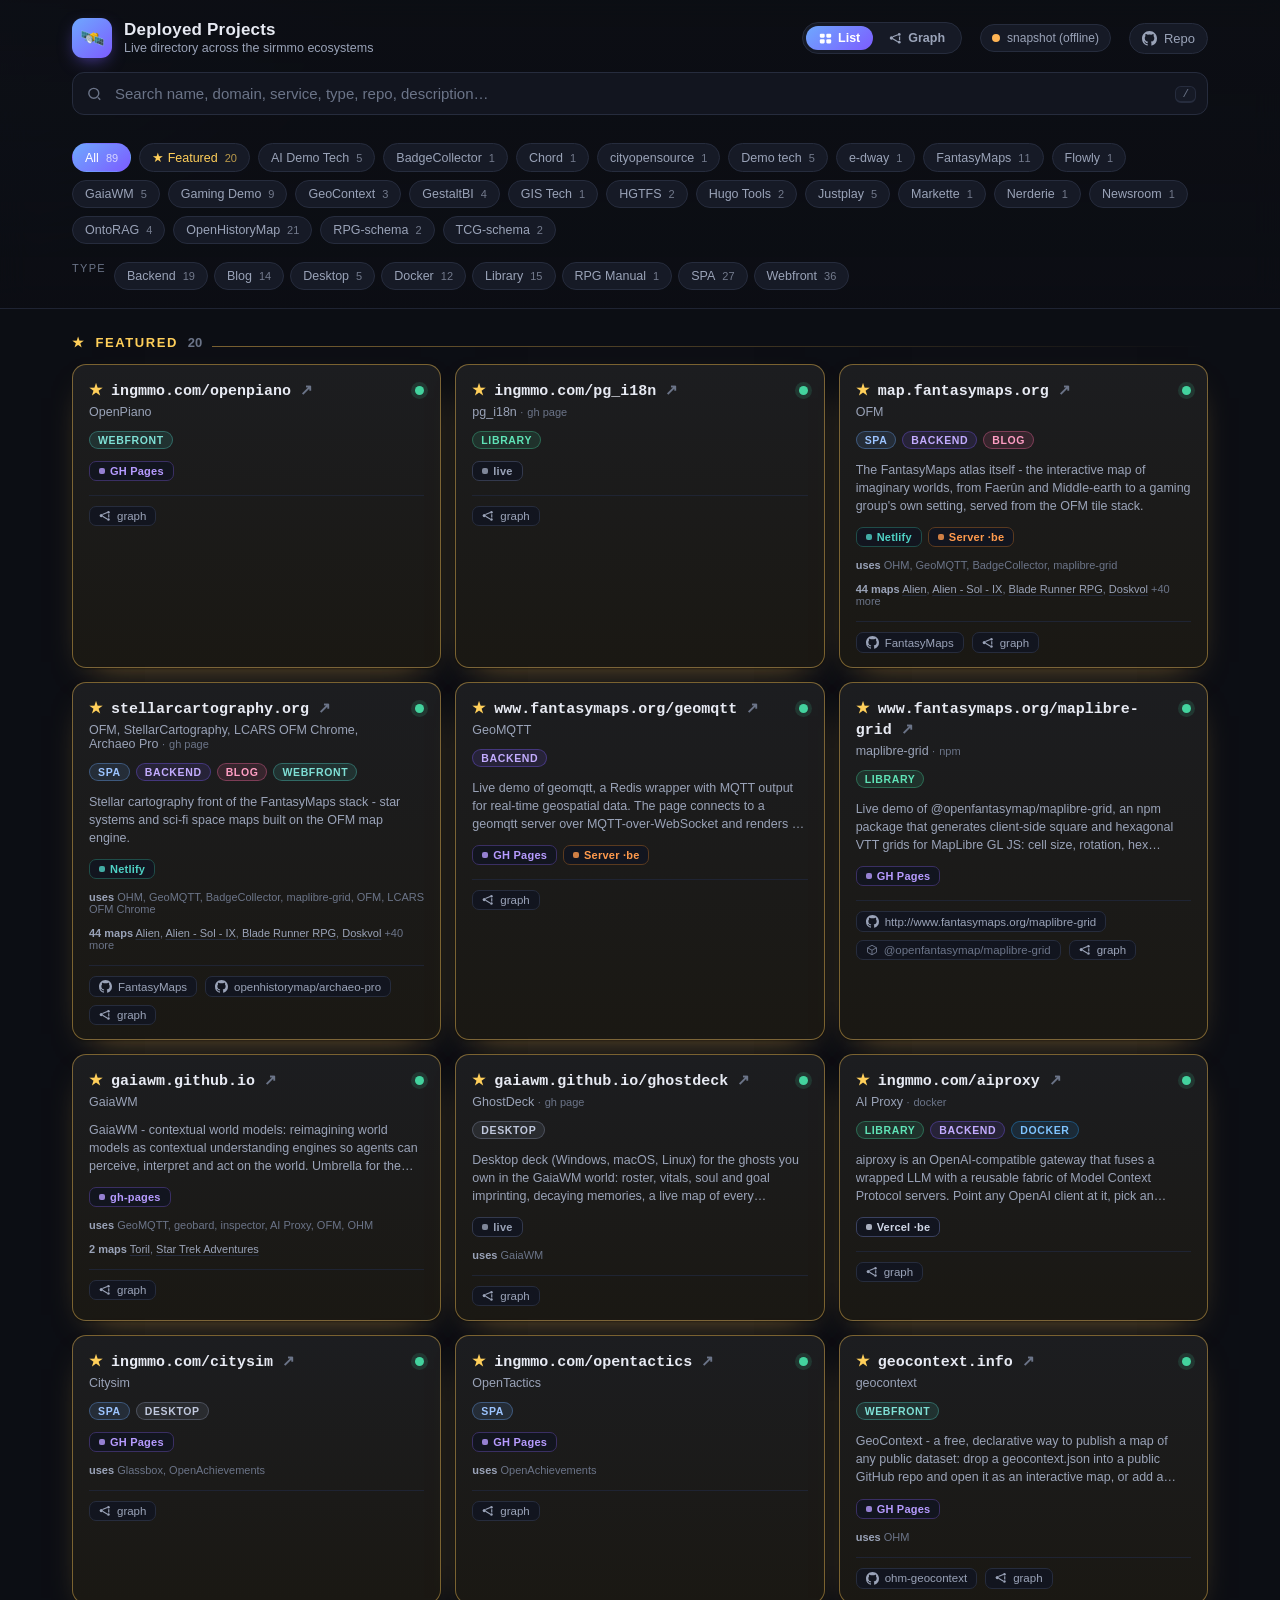
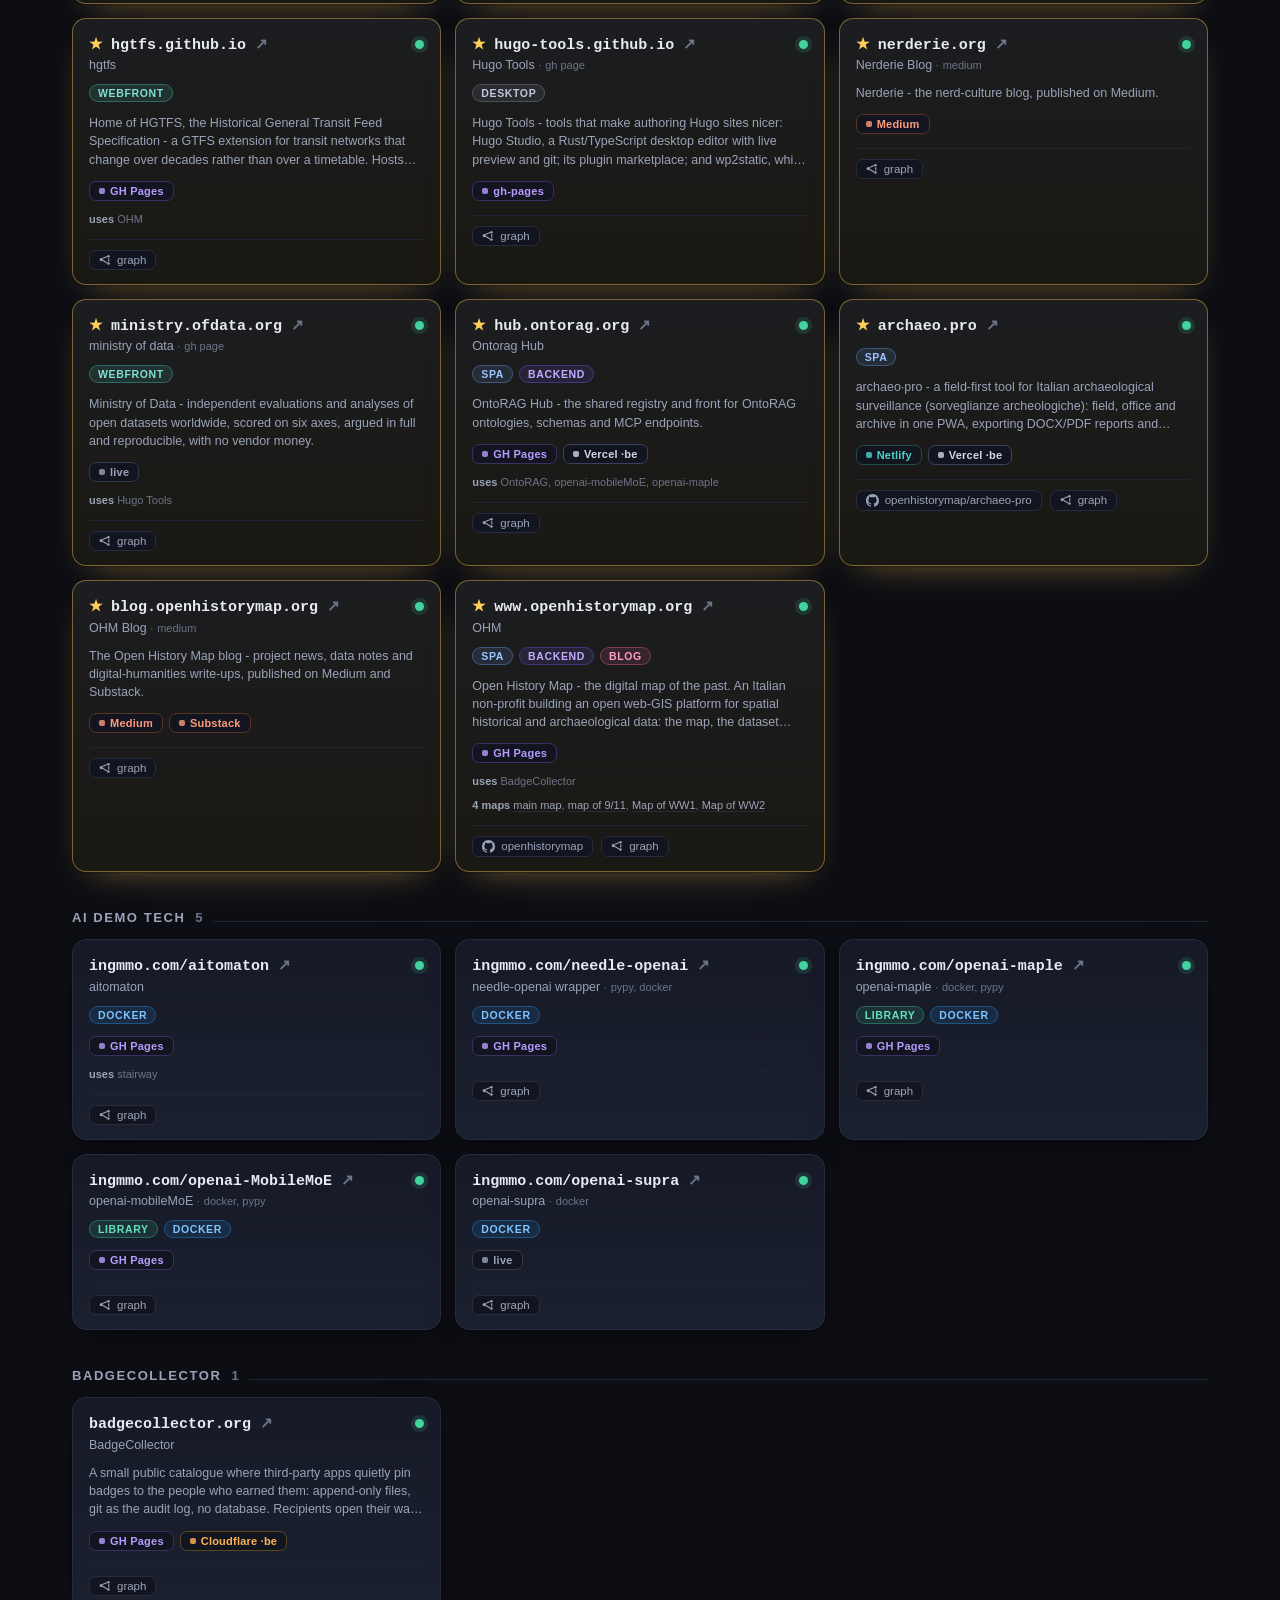
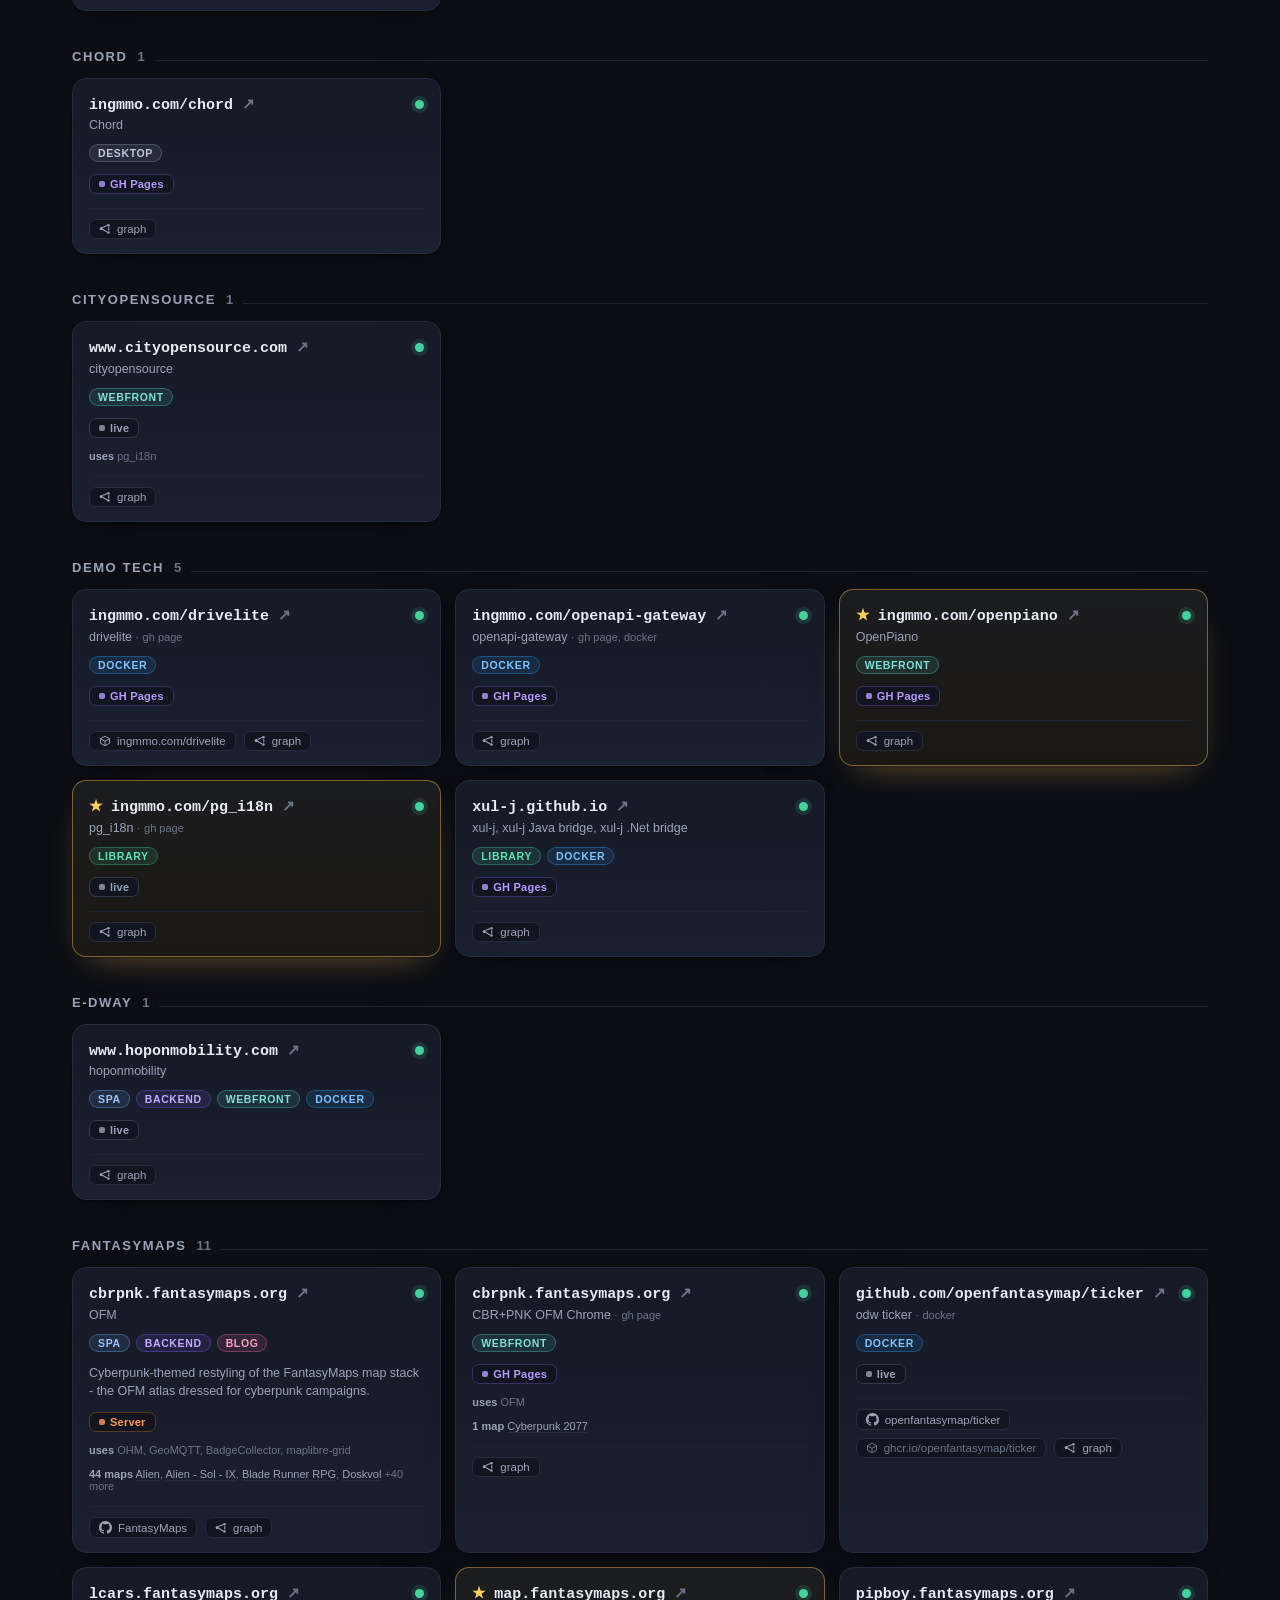
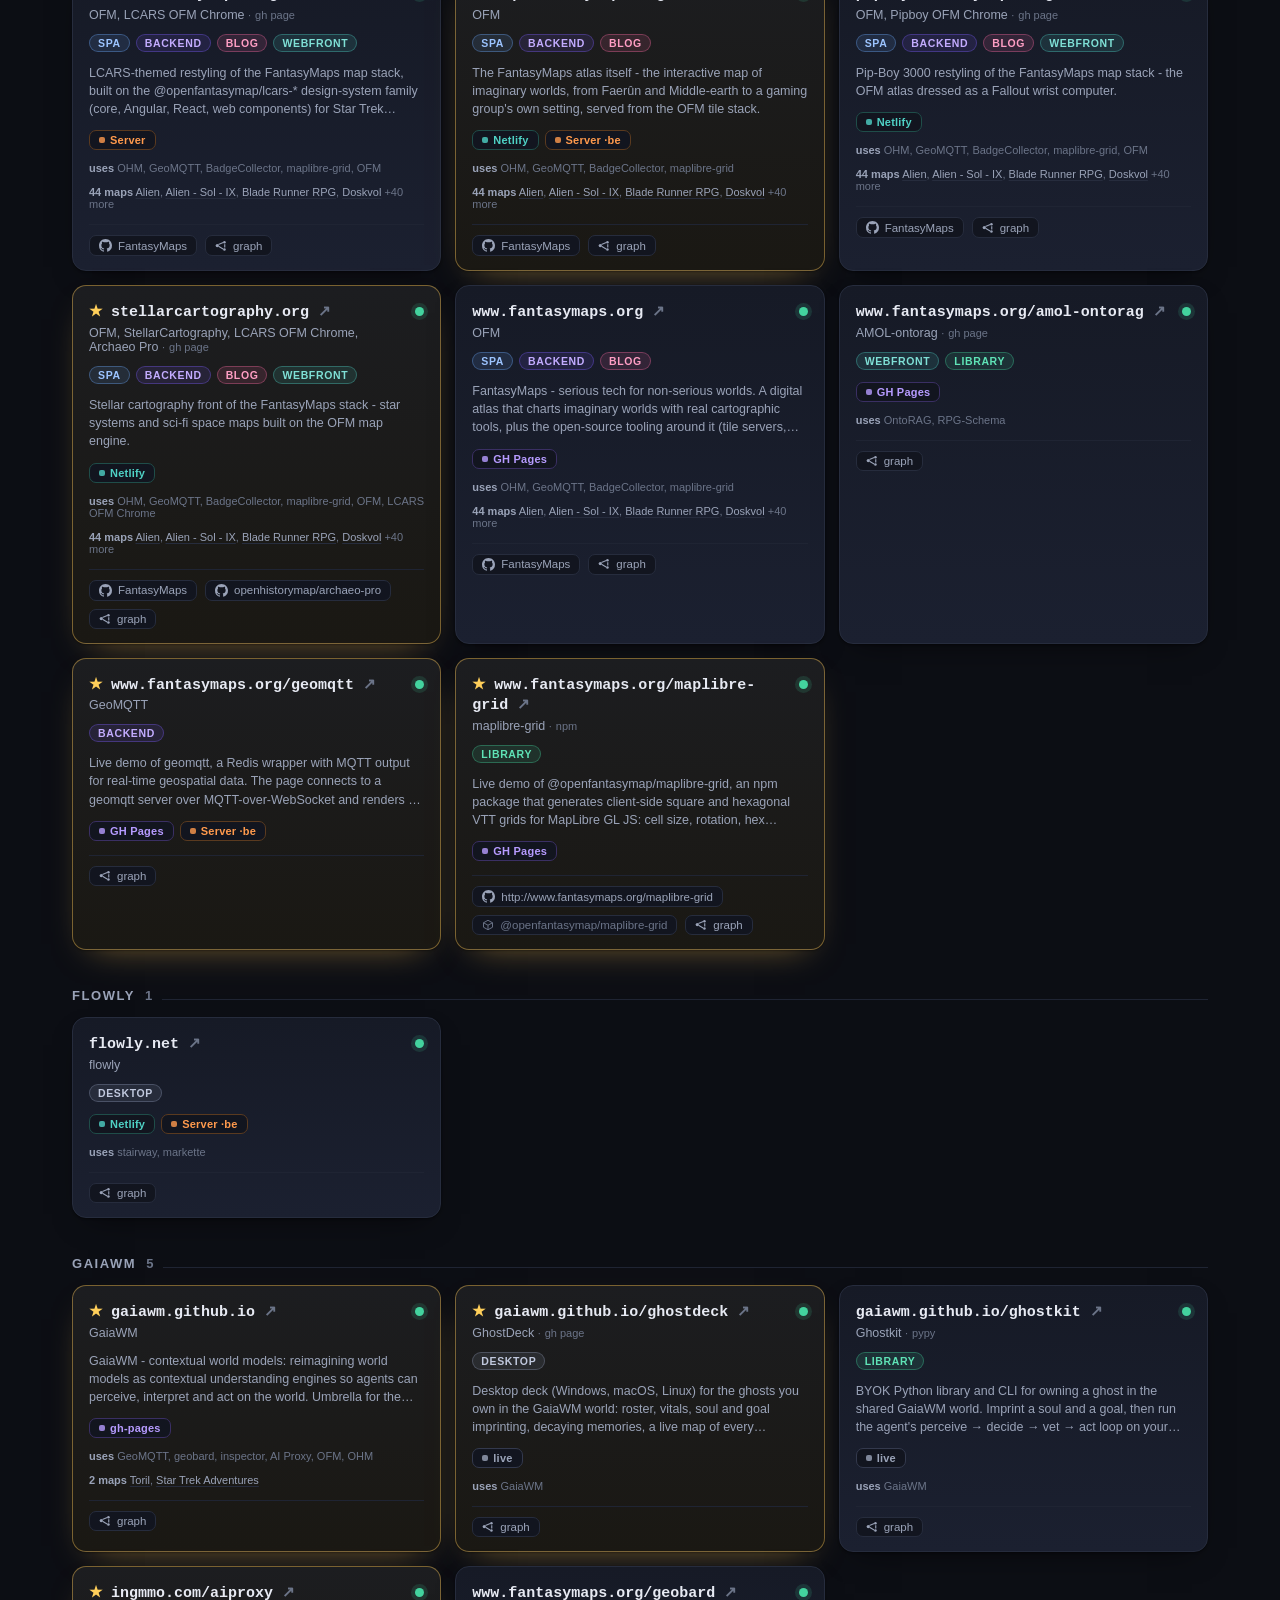
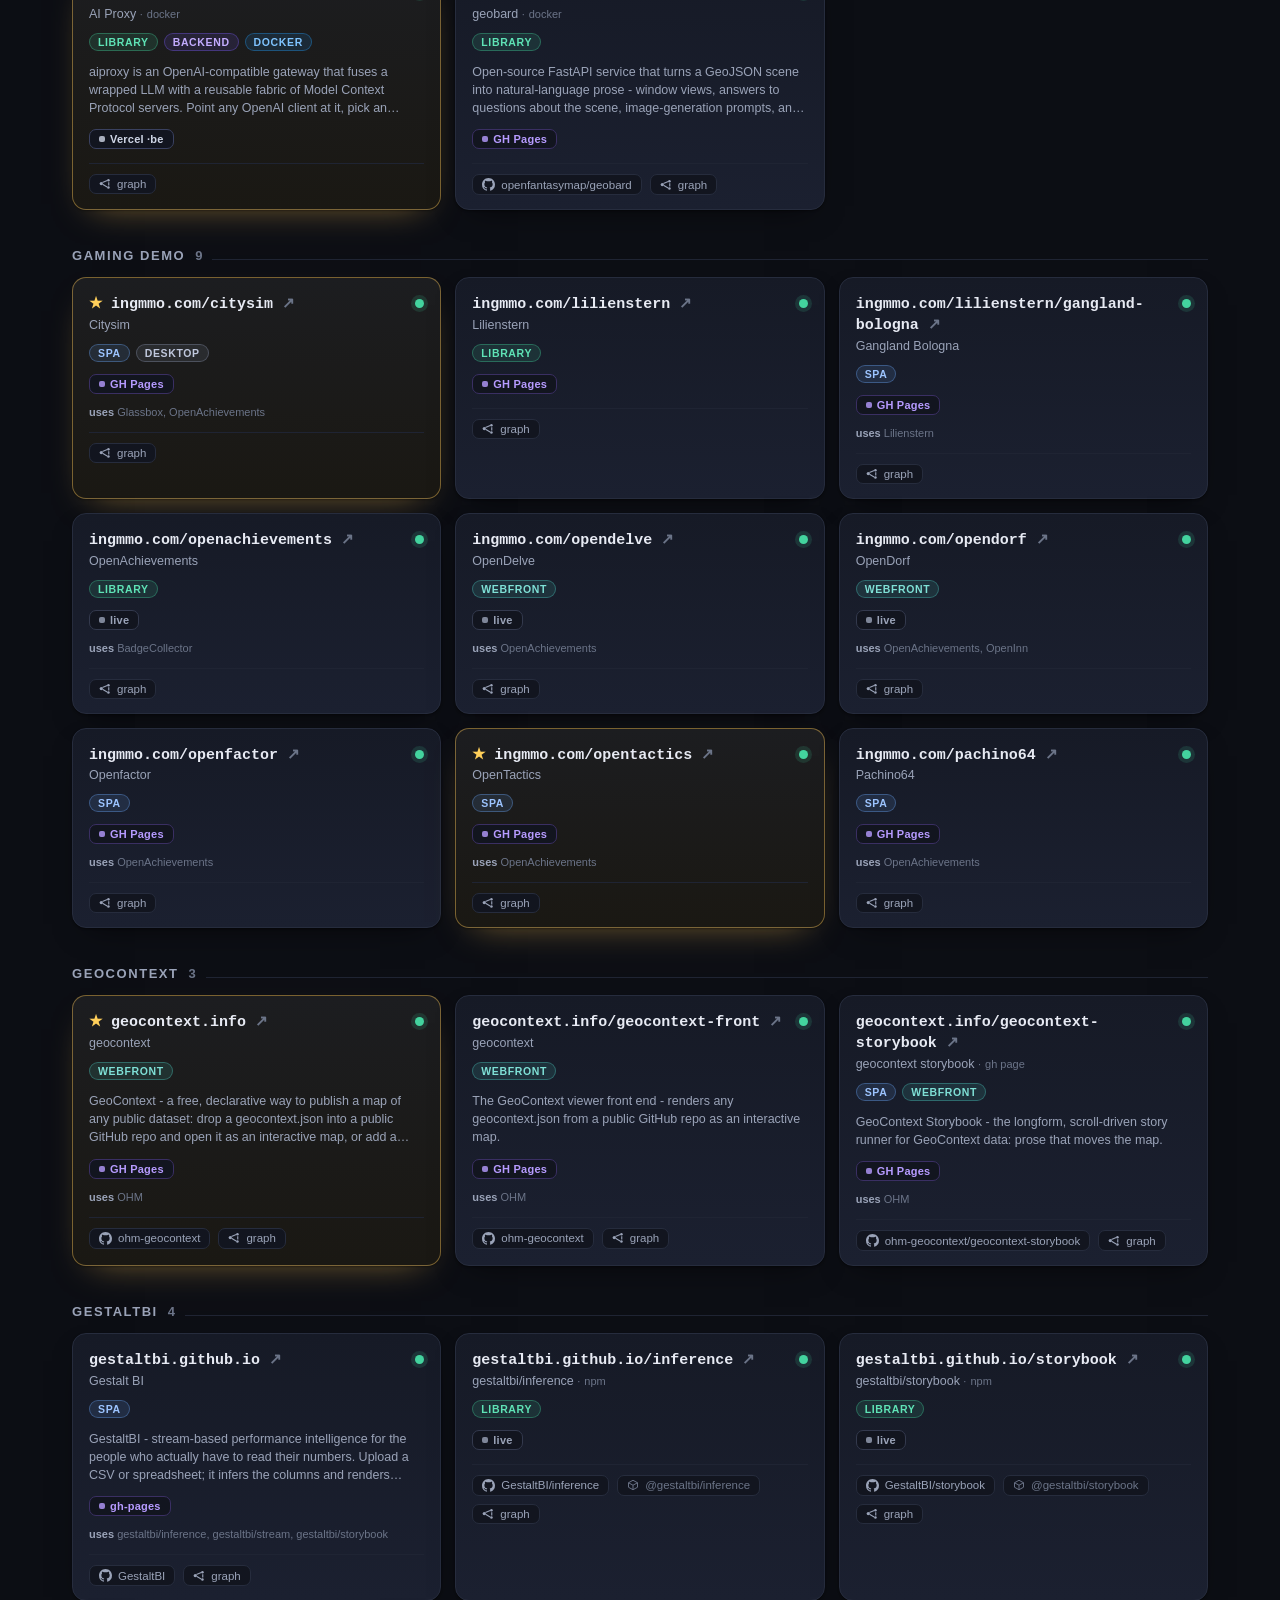
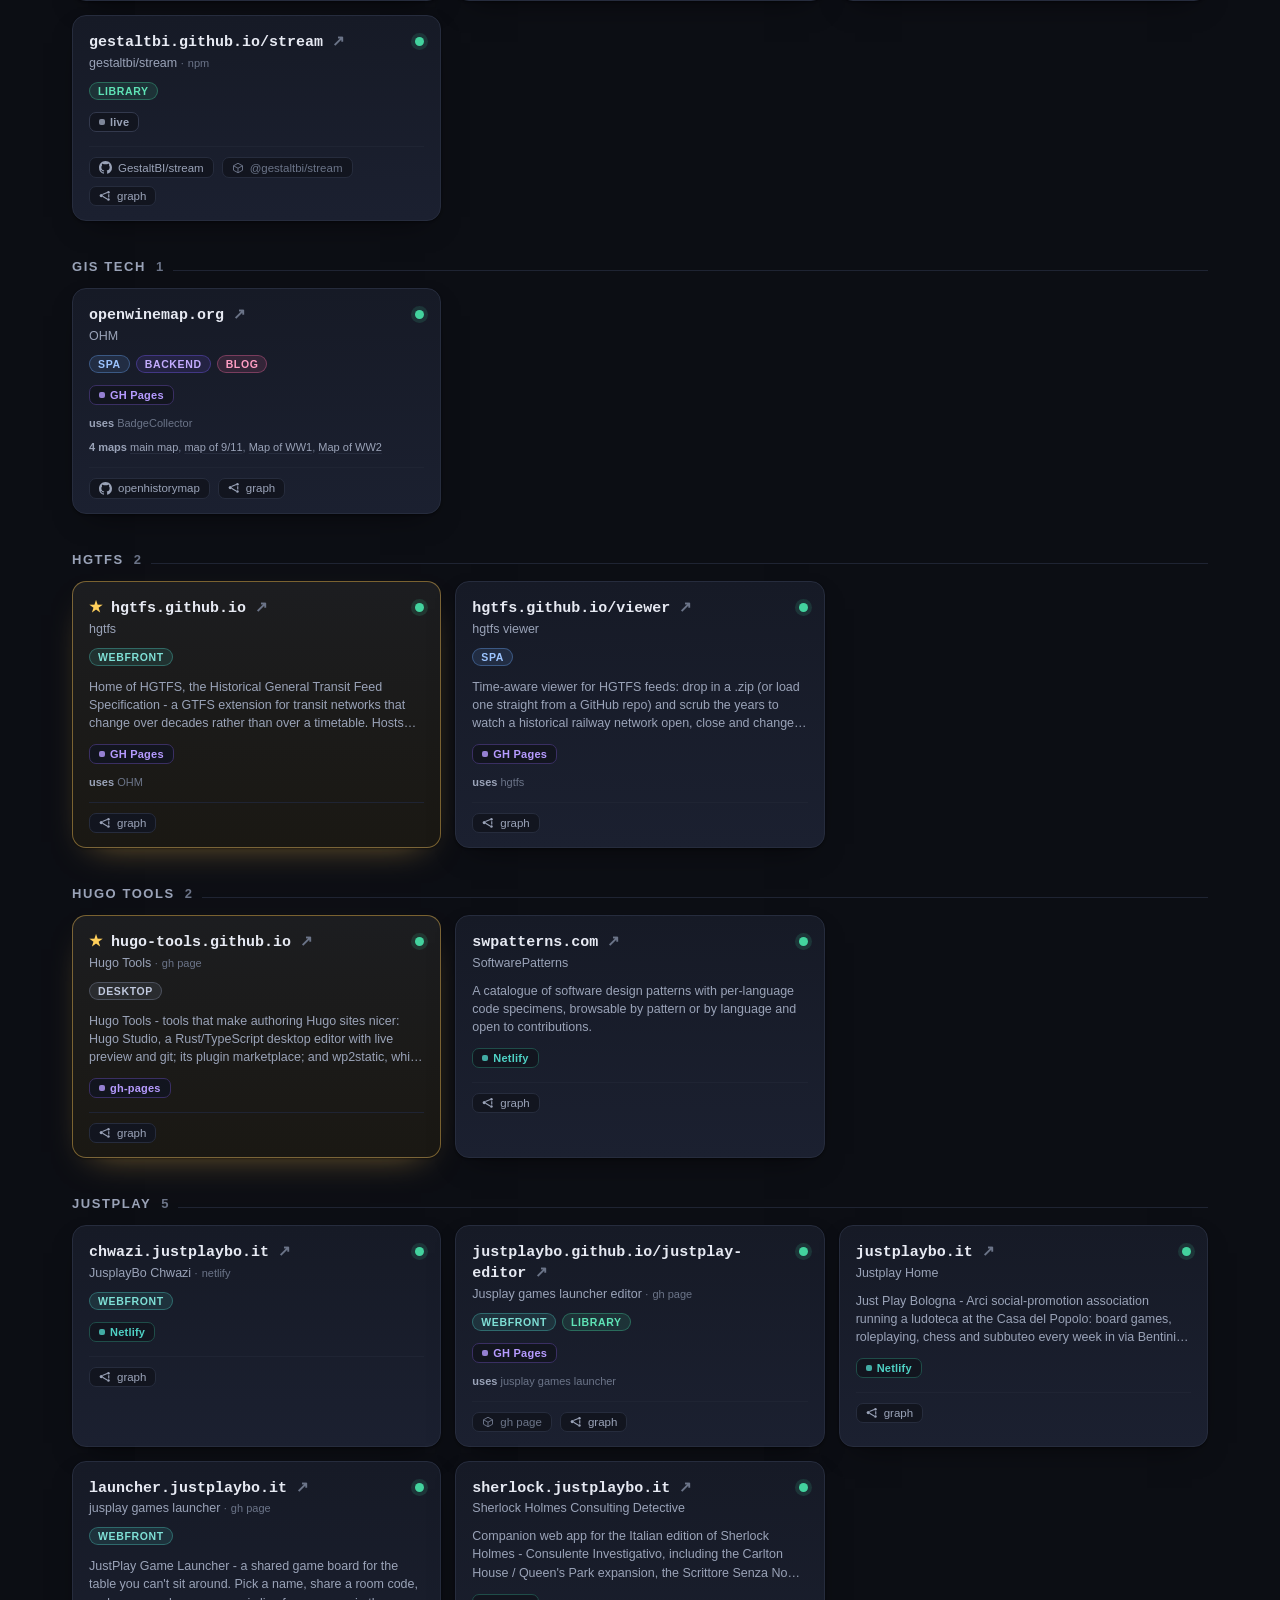
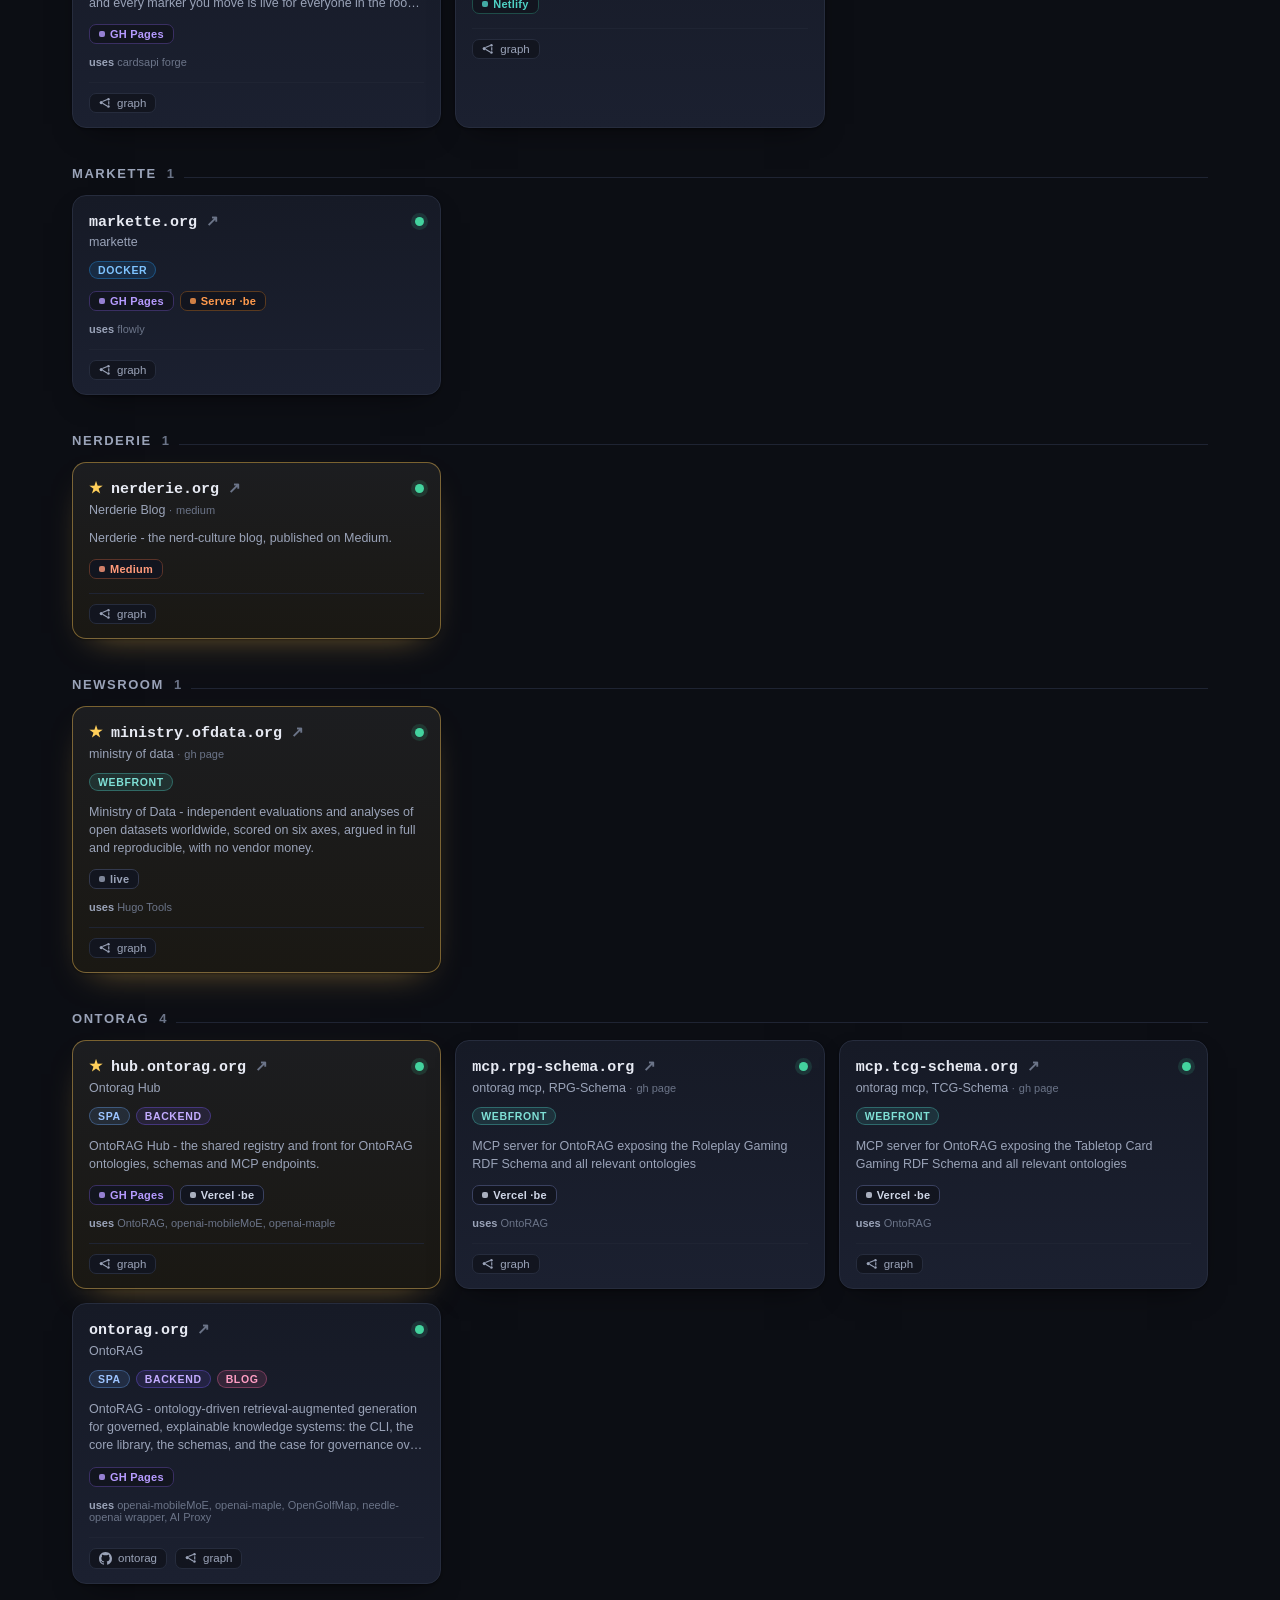
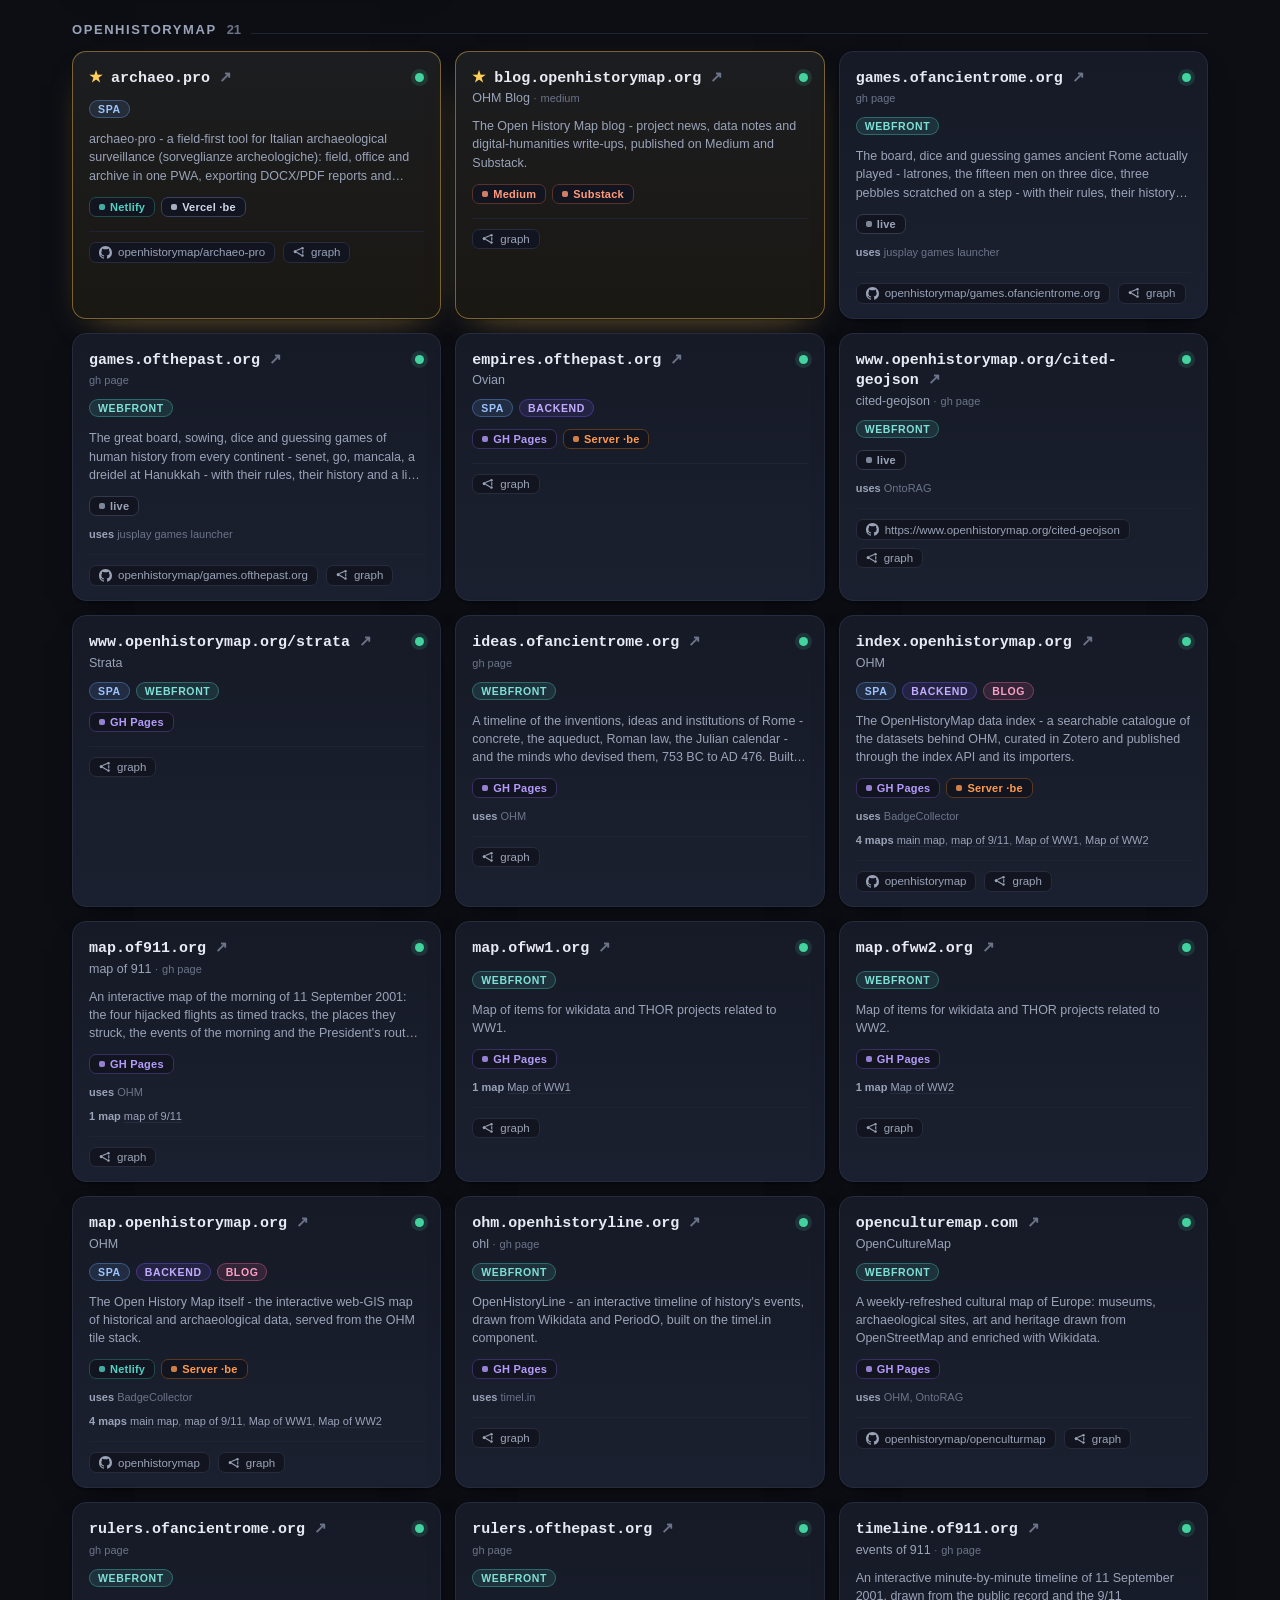
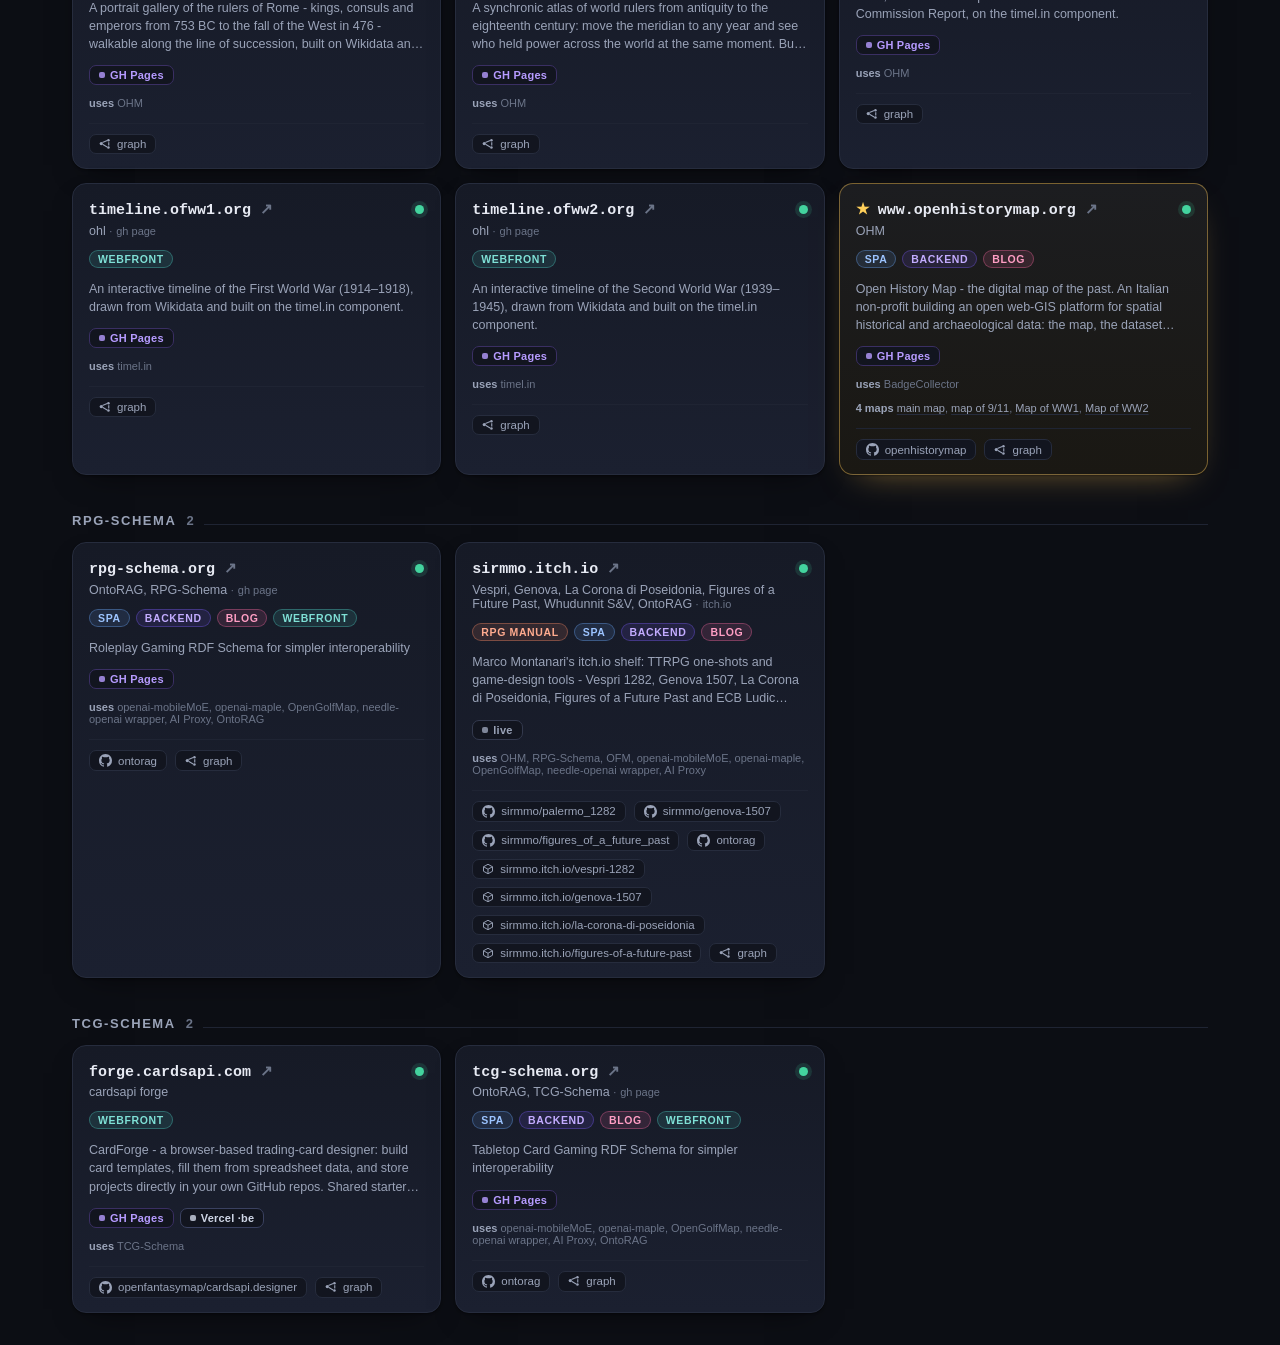
==== commit d4ffe5fe: "chore: refresh deployed-projects snapshot" ====
--- a/index.html
+++ b/index.html
@@ -243,6 +243,19 @@
   },
   {
     "name": "",
+    "domain": "https://ingmmo.com/openpiano",
+    "ecosystem": "Demo tech",
+    "service": "OpenPiano",
+    "be": "",
+    "fe": "GH Pages",
+    "others": "",
+    "description": "",
+    "forward": "",
+    "attention": "ok",
+    "featured": "yes"
+  },
+  {
+    "name": "",
     "domain": "https://ingmmo.com/pg_i18n/",
     "ecosystem": "Demo tech",
     "service": "pg_i18n",
@@ -534,6 +547,45 @@
     "service": "Gangland Bologna",
     "be": "",
     "fe": "GH Pages",
+    "others": "",
+    "description": "",
+    "forward": "",
+    "attention": "ok",
+    "featured": ""
+  },
+  {
+    "name": "",
+    "domain": "https://ingmmo.com/openachievements",
+    "ecosystem": "Gaming Demo",
+    "service": "OpenAchievements",
+    "be": "",
+    "fe": "",
+    "others": "",
+    "description": "",
+    "forward": "",
+    "attention": "ok",
+    "featured": ""
+  },
+  {
+    "name": "",
+    "domain": "https://ingmmo.com/opendelve",
+    "ecosystem": "Gaming Demo",
+    "service": "OpenDelve",
+    "be": "",
+    "fe": "",
+    "others": "",
+    "description": "",
+    "forward": "",
+    "attention": "ok",
+    "featured": ""
+  },
+  {
+    "name": "",
+    "domain": "https://ingmmo.com/opendorf",
+    "ecosystem": "Gaming Demo",
+    "service": "OpenDorf",
+    "be": "",
+    "fe": "",
     "others": "",
     "description": "",
     "forward": "",
@@ -2364,7 +2416,7 @@
     "subtype": "",
     "package": "",
     "ecosystem": "Gaming Demo",
-    "uses": "",
+    "uses": "Glassbox, OpenAchievements",
     "repo": "",
     "description": ""
   },
@@ -2374,7 +2426,7 @@
     "subtype": "",
     "package": "",
     "ecosystem": "Gaming Demo",
-    "uses": "",
+    "uses": "OpenAchievements",
     "repo": "",
     "description": ""
   },
@@ -2384,7 +2436,7 @@
     "subtype": "",
     "package": "",
     "ecosystem": "Gaming Demo",
-    "uses": "",
+    "uses": "OpenAchievements",
     "repo": "",
     "description": ""
   },
@@ -2394,7 +2446,7 @@
     "subtype": "",
     "package": "",
     "ecosystem": "Gaming Demo",
-    "uses": "",
+    "uses": "OpenAchievements",
     "repo": "",
     "description": ""
   },
@@ -2414,7 +2466,7 @@
     "subtype": "",
     "package": "",
     "ecosystem": "Gaming Demo",
-    "uses": "",
+    "uses": "Lilienstern",
     "repo": "",
     "description": ""
   },
@@ -2424,7 +2476,7 @@
     "subtype": "",
     "package": "",
     "ecosystem": "Gaming Demo",
-    "uses": "",
+    "uses": "Lilienstern",
     "repo": "",
     "description": ""
   },
@@ -2433,8 +2485,8 @@
     "type": "SPA",
     "subtype": "",
     "package": "",
-    "ecosystem": "Gaming Demo",
-    "uses": "",
+    "ecosystem": "Gaming Demo, OpenHistoryMap",
+    "uses": "Lilienstern",
     "repo": "",
     "description": ""
   },
@@ -2465,6 +2517,76 @@
     "package": "",
     "ecosystem": "OpenHistoryMap, Gaming Demo",
     "uses": "",
+    "repo": "",
+    "description": ""
+  },
+  {
+    "name": "OpenPiano",
+    "type": "Webfront",
+    "subtype": "",
+    "package": "",
+    "ecosystem": "Demo tech",
+    "uses": "",
+    "repo": "",
+    "description": ""
+  },
+  {
+    "name": "OpenAchievements",
+    "type": "Library",
+    "subtype": "",
+    "package": "",
+    "ecosystem": "Gaming Demo",
+    "uses": "BadgeCollector",
+    "repo": "",
+    "description": ""
+  },
+  {
+    "name": "OpenDorf",
+    "type": "Webfront",
+    "subtype": "",
+    "package": "",
+    "ecosystem": "Gaming Demo",
+    "uses": "OpenAchievements, OpenInn",
+    "repo": "",
+    "description": ""
+  },
+  {
+    "name": "OpenDelve",
+    "type": "Webfront",
+    "subtype": "",
+    "package": "",
+    "ecosystem": "Gaming Demo",
+    "uses": "OpenAchievements",
+    "repo": "",
+    "description": ""
+  },
+  {
+    "name": "OpenInn",
+    "type": "Webfront, Library",
+    "subtype": "",
+    "package": "",
+    "ecosystem": "Gaming Demo",
+    "uses": "OpenAchievements, OpenIdle",
+    "repo": "",
+    "description": ""
+  },
+  {
+    "name": "OpenIdle",
+    "type": "Webfront, Library",
+    "subtype": "",
+    "package": "",
+    "ecosystem": "Gaming Demo",
+    "uses": "OpenAchievements",
+    "repo": "",
+    "description": ""
+  },
+  {
+    "name": "Spark",
+    "type": "Webfront",
+    "subtype": "",
+    "package": "",
+    "ecosystem": "Gaming Demo",
+    "uses": "OpenAchievements, OpenIdle",
     "repo": "",
     "description": ""
   }
